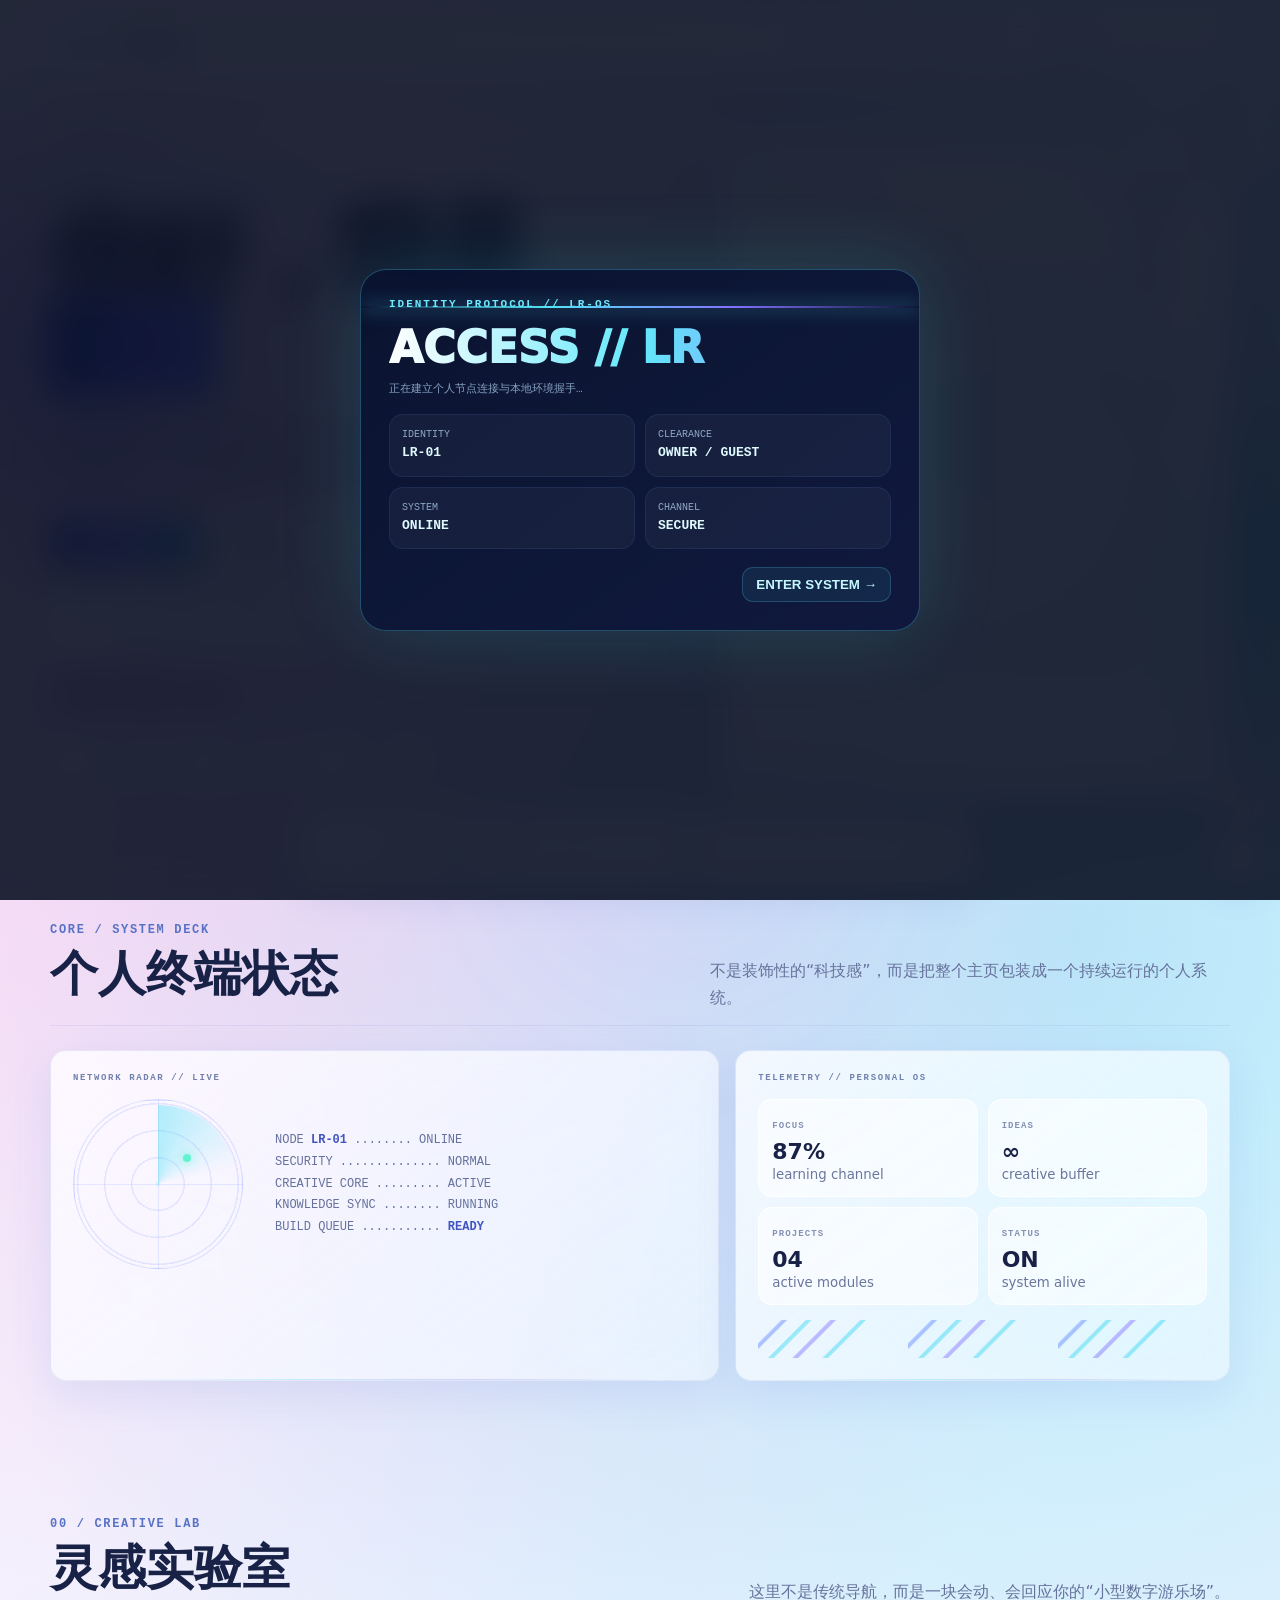
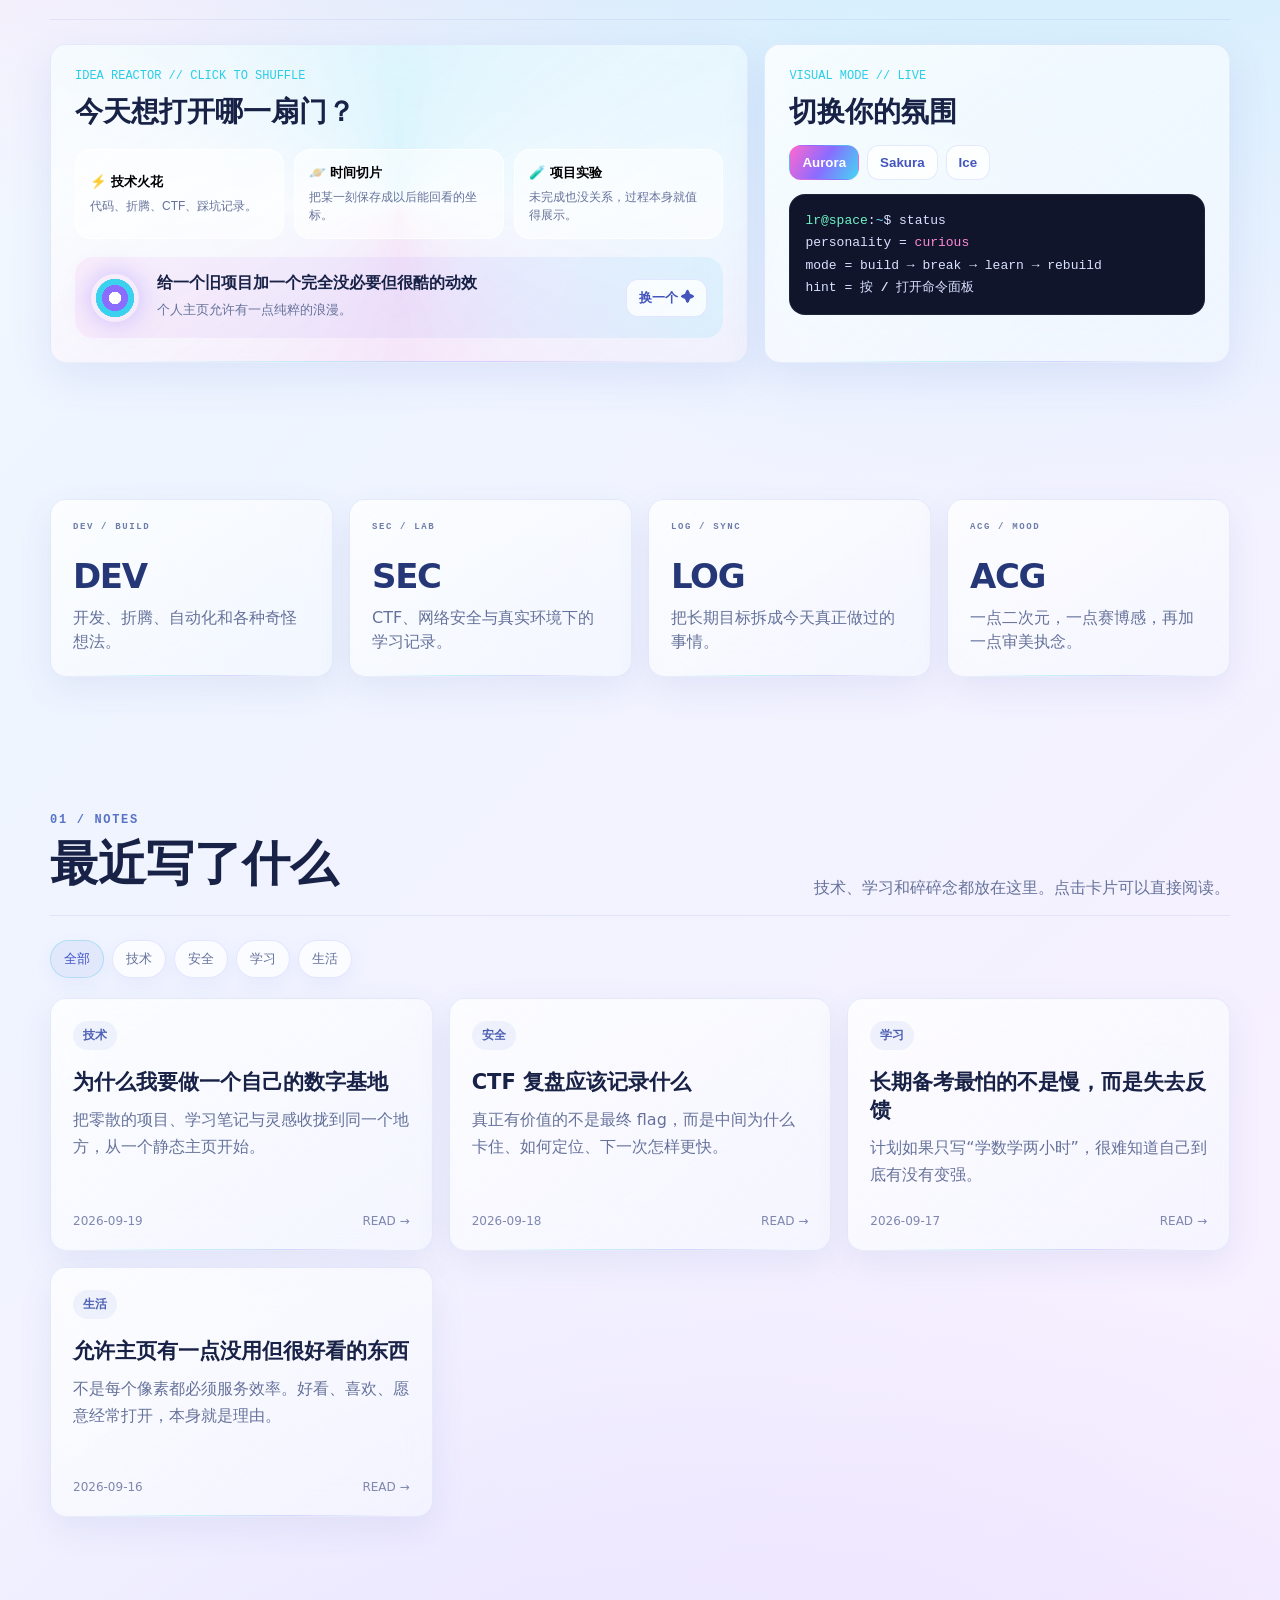
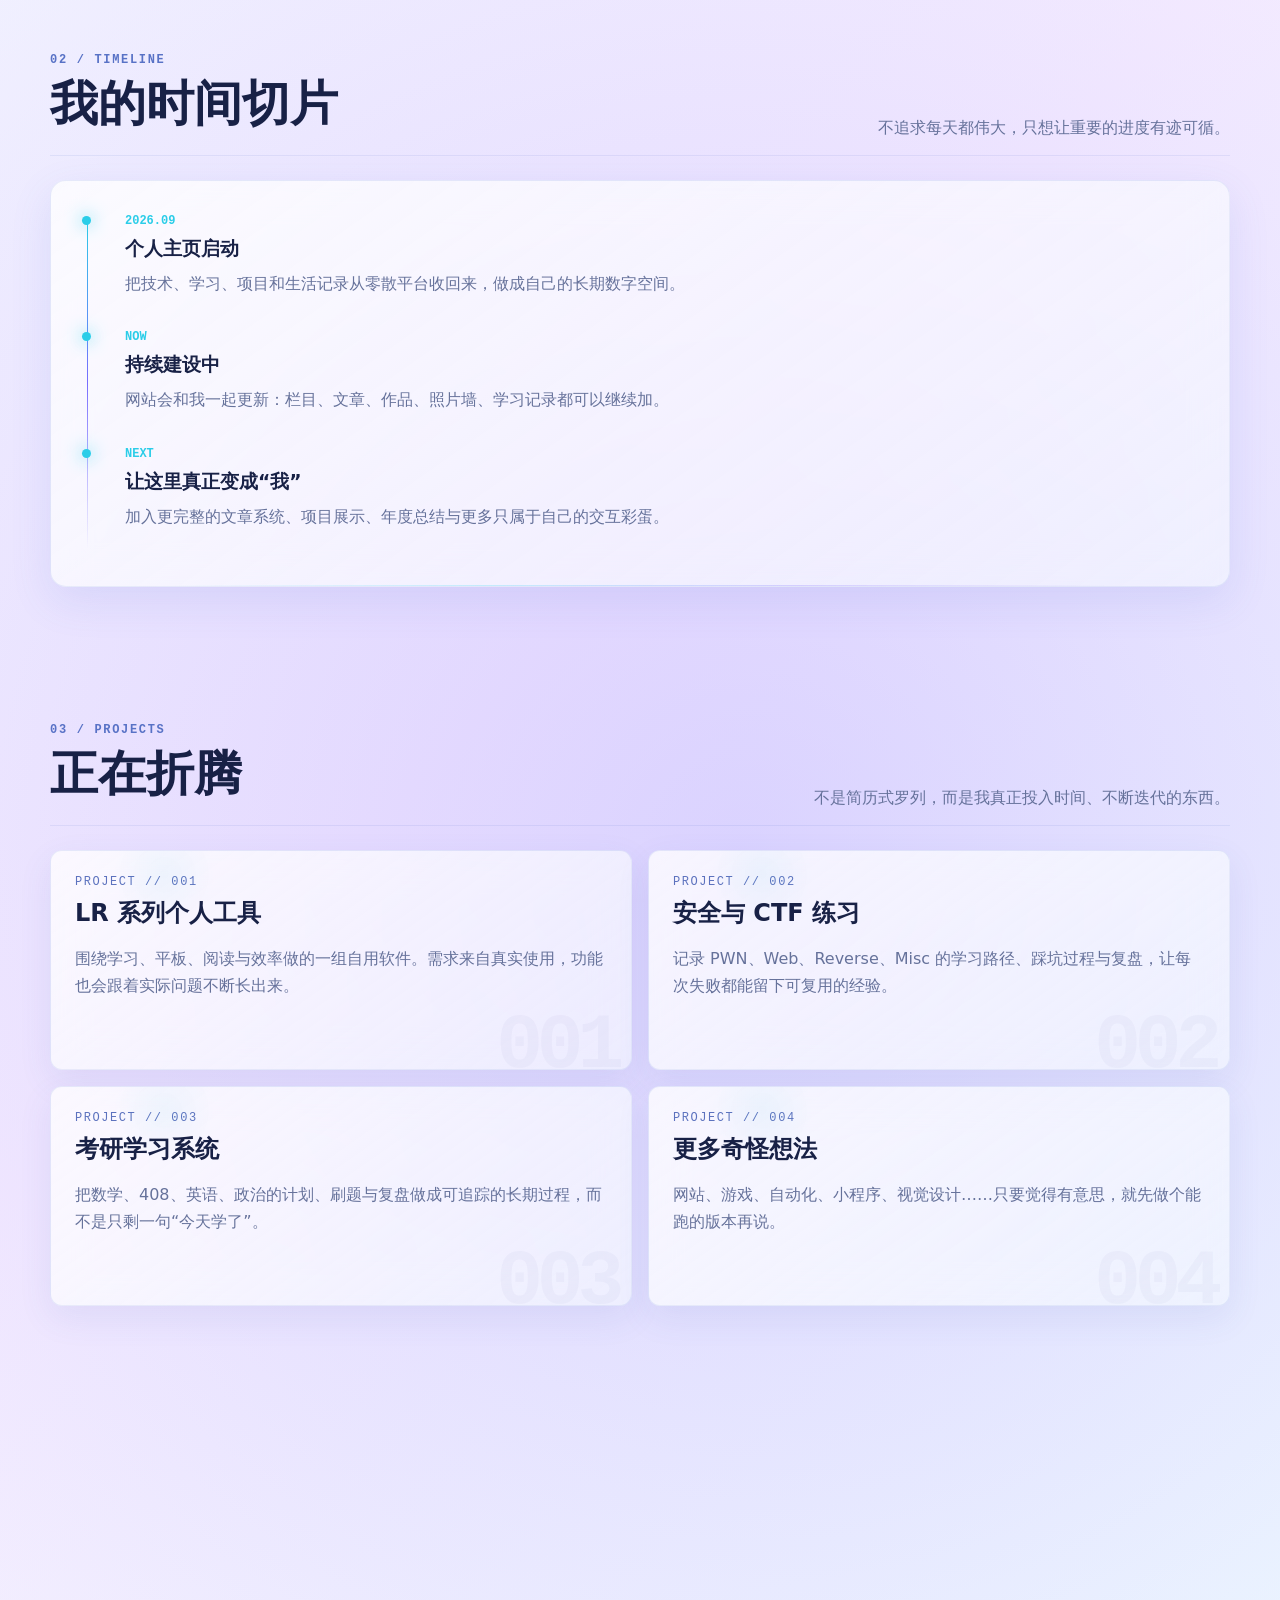
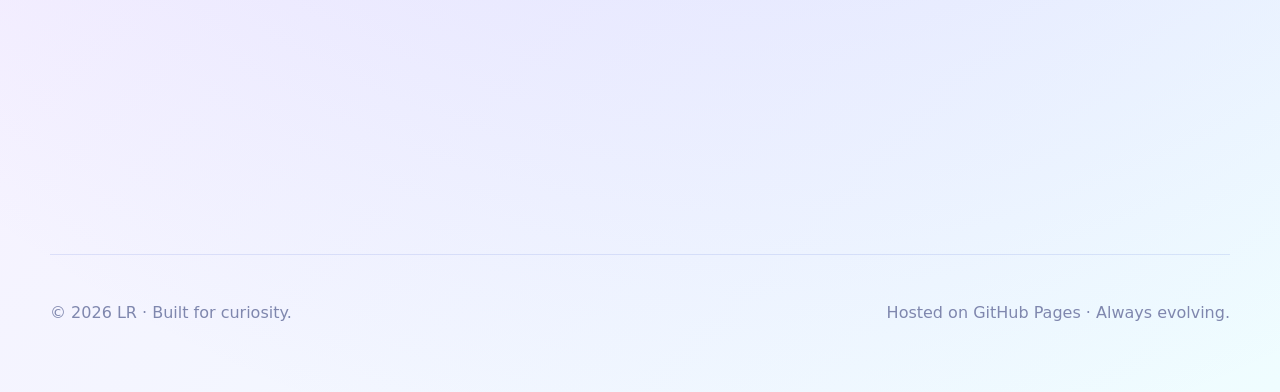
==== site/index.html @ cb09f429 "Polish LR avatar edition system visuals" ====
<!doctype html>
<html lang="zh-CN">
<head>
  <meta charset="utf-8" />
  <meta name="viewport" content="width=device-width,initial-scale=1,viewport-fit=cover" />
  <meta name="theme-color" content="#eef4ff" />
  <meta name="description" content="LR 的个人空间：技术、学习、项目、生活记录与灵感收藏。" />
  <title>LR // Personal Space</title>
  <style>
    :root{
      --bg:#f8fbff;--bg2:#eef4ff;--card:rgba(255,255,255,.64);--line:rgba(110,126,255,.18);
      --text:#172044;--muted:#5b6794;--pink:#ff5fcf;--violet:#7c6cff;--cyan:#26cfee;--blue:#548cff;
      --shadow:0 22px 60px rgba(90,105,210,.16);--radius:24px
    }
    *{box-sizing:border-box}html{scroll-behavior:smooth}
    body{margin:0;color:var(--text);font-family:Inter,"PingFang SC","Microsoft YaHei",system-ui,sans-serif;background:
      radial-gradient(circle at 12% 12%,rgba(255,95,207,.26),transparent 26%),
      radial-gradient(circle at 84% 18%,rgba(38,207,238,.28),transparent 27%),
      radial-gradient(circle at 58% 78%,rgba(124,108,255,.23),transparent 30%),
      linear-gradient(135deg,#ffffff 0%,#eef5ff 34%,#f8efff 68%,#effdff 100%);overflow-x:hidden}
    body:before{content:"";position:fixed;inset:0;pointer-events:none;opacity:.24;background-image:
      linear-gradient(rgba(92,115,255,.08) 1px,transparent 1px),linear-gradient(90deg,rgba(92,115,255,.08) 1px,transparent 1px);
      background-size:42px 42px;mask-image:linear-gradient(to bottom,black,transparent 88%)}
    #stars{position:fixed;inset:0;z-index:-3}
    .orb{position:fixed;border-radius:50%;filter:blur(72px);opacity:.34;z-index:-2;animation:float 11s ease-in-out infinite}
    .orb.a{width:320px;height:320px;background:var(--violet);left:-100px;top:22%}.orb.b{width:260px;height:260px;background:var(--cyan);right:-80px;top:48%;animation-delay:-4s}
    @keyframes float{50%{transform:translateY(-35px) translateX(18px) scale(1.08)}}
    a{color:inherit;text-decoration:none}.shell{width:min(1180px,calc(100% - 34px));margin:auto}
    .nav{position:sticky;top:14px;z-index:30;margin:14px auto 0;width:min(1180px,calc(100% - 34px));display:flex;align-items:center;gap:18px;padding:12px 16px;border:1px solid rgba(255,255,255,.78);background:rgba(255,255,255,.70);backdrop-filter:blur(20px) saturate(150%);border-radius:20px;box-shadow:0 14px 45px rgba(89,105,218,.15)}
    .brand{font-weight:900;letter-spacing:.12em;margin-right:auto}.brand i{font-style:normal;color:#3e73ff;text-shadow:0 0 22px rgba(38,207,238,.55)}
    .navlinks{display:flex;gap:8px;flex-wrap:wrap}.navlinks a{padding:8px 11px;border-radius:12px;color:var(--muted);font-size:14px}.navlinks a:hover{color:#3555cc;background:linear-gradient(90deg,rgba(255,95,207,.10),rgba(38,207,238,.12))}
    .pill{border:1px solid rgba(91,108,255,.16);background:rgba(255,255,255,.72);padding:9px 12px;border-radius:999px;color:#53618e;font-size:13px;box-shadow:0 8px 24px rgba(88,108,255,.10)}
    .hero{min-height:82vh;display:grid;grid-template-columns:1.25fr .75fr;gap:38px;align-items:center;padding:84px 0 54px}
    .kicker{display:inline-flex;gap:9px;align-items:center;color:var(--cyan);font-size:13px;letter-spacing:.14em;text-transform:uppercase}.dot{width:8px;height:8px;border-radius:50%;background:#70ffb1;box-shadow:0 0 14px #70ffb1}
    h1{font-size:clamp(52px,8vw,104px);line-height:.92;margin:18px 0;letter-spacing:-.055em}.grad{background:linear-gradient(95deg,#ff55c8 0%,#8a69ff 30%,#4d83ff 58%,#23d8f5 80%,#ff55c8 100%);background-size:220% auto;-webkit-background-clip:text;color:transparent;filter:drop-shadow(0 8px 18px rgba(113,95,255,.18));animation:titleFlow 5s linear infinite}
    .lead{font-size:clamp(17px,2vw,21px);line-height:1.8;color:var(--muted);max-width:730px}.type{color:#4a57cc;font-weight:800;border-right:2px solid var(--cyan);padding-right:5px}
    .actions{display:flex;gap:12px;flex-wrap:wrap;margin-top:28px}.btn{padding:12px 17px;border-radius:14px;border:1px solid rgba(91,108,255,.16);background:rgba(255,255,255,.72);font-weight:800;transition:.25s;box-shadow:0 8px 24px rgba(90,108,220,.10)}.btn.primary{background:linear-gradient(120deg,#ff68cf 0%,#8a6cff 44%,#43d7f2 100%);border:0;color:white;box-shadow:0 13px 30px rgba(125,108,255,.30),0 0 26px rgba(38,207,238,.20)}.btn:hover{transform:translateY(-3px) scale(1.02);box-shadow:0 14px 32px rgba(88,108,255,.18)}
    .avatarCard{position:relative;aspect-ratio:4/5;border-radius:34px;border:1px solid rgba(255,255,255,.84);background:linear-gradient(160deg,rgba(255,255,255,.90),rgba(234,242,255,.60));box-shadow:0 24px 64px rgba(84,108,220,.18);overflow:hidden;display:grid;place-items:center}
    .avatarCard:before{content:"";position:absolute;width:270px;height:270px;border:2px solid rgba(38,207,238,.30);border-radius:50%;box-shadow:0 0 0 18px rgba(255,95,207,.06),0 0 90px rgba(38,207,238,.18);animation:spin 14s linear infinite}
    .avatarCard:after{content:"01 // LR";position:absolute;left:24px;bottom:18px;font:700 12px ui-monospace,SFMono-Regular,monospace;color:var(--cyan);letter-spacing:.18em}
    @keyframes spin{to{transform:rotate(360deg)}}
    .avatar{width:138px;height:138px;border-radius:50%;object-fit:cover;border:4px solid rgba(255,255,255,.96);box-shadow:0 0 0 12px rgba(124,108,255,.10),0 0 52px rgba(124,108,255,.30),0 0 80px rgba(38,207,238,.16);z-index:1}
    section{padding:68px 0}.head{display:flex;align-items:end;justify-content:space-between;gap:20px;margin-bottom:24px}.eyebrow{font:700 12px ui-monospace,monospace;color:var(--pink);letter-spacing:.14em}.head h2{font-size:clamp(30px,4vw,48px);margin:5px 0}.head p{margin:0;color:var(--muted);max-width:520px;line-height:1.7}
    .grid{display:grid;grid-template-columns:repeat(12,1fr);gap:16px}.glass{border:1px solid rgba(255,255,255,.82);background:linear-gradient(145deg,rgba(255,255,255,.72),rgba(245,248,255,.56));backdrop-filter:blur(18px) saturate(145%);border-radius:var(--radius);box-shadow:0 14px 42px rgba(83,105,210,.12);transition:transform .25s ease,box-shadow .25s ease,border-color .25s ease}.glass:hover{border-color:rgba(124,108,255,.26);box-shadow:0 20px 48px rgba(83,105,210,.16)}
    .stat{grid-column:span 3;padding:22px;min-height:142px}.stat b{font-size:32px}.stat span{display:block;color:var(--muted);margin-top:10px;line-height:1.5}.stat .ico{font-size:24px;margin-bottom:18px}
    .filter{display:flex;gap:8px;flex-wrap:wrap;margin:0 0 20px}.chip{cursor:pointer;border:1px solid rgba(91,108,255,.15);color:var(--muted);background:rgba(255,255,255,.70);padding:9px 13px;border-radius:999px;box-shadow:0 6px 18px rgba(90,108,220,.07)}.chip.on,.chip:hover{color:#3f52c8;border-color:rgba(38,207,238,.40);background:linear-gradient(90deg,rgba(255,95,207,.10),rgba(38,207,238,.12))}
    .posts{display:grid;grid-template-columns:repeat(3,1fr);gap:16px}.post{padding:22px;min-height:250px;display:flex;flex-direction:column;transition:.25s;cursor:pointer}.post:hover{transform:translateY(-6px) scale(1.012);border-color:rgba(124,108,255,.42);box-shadow:0 20px 45px rgba(124,108,255,.16),0 0 28px rgba(38,207,238,.11)}.tag{width:max-content;padding:6px 10px;border-radius:999px;background:linear-gradient(90deg,rgba(255,95,207,.13),rgba(38,207,238,.13));color:#5b50d7;font-size:12px;font-weight:800}.post h3{font-size:21px;margin:18px 0 10px}.post p{color:var(--muted);line-height:1.7;margin:0}.post footer{display:flex;justify-content:space-between;color:#7f87ae;font-size:12px;margin-top:auto;padding-top:26px}
    .timeline{position:relative;padding-left:28px}.timeline:before{content:"";position:absolute;left:8px;top:8px;bottom:10px;width:1px;background:linear-gradient(var(--cyan),var(--violet),transparent)}
    .event{position:relative;padding:0 0 28px 18px}.event:before{content:"";position:absolute;left:-25px;top:7px;width:9px;height:9px;border-radius:50%;background:var(--cyan);box-shadow:0 0 17px var(--cyan)}.event time{color:var(--cyan);font:700 12px ui-monospace,monospace}.event h3{margin:8px 0}.event p{margin:0;color:var(--muted);line-height:1.7}
    .projects{display:grid;grid-template-columns:repeat(2,1fr);gap:16px}.project{padding:24px;position:relative;overflow:hidden}.project:after{content:"";position:absolute;width:180px;height:180px;border-radius:50%;background:radial-gradient(circle,rgba(255,119,200,.18),transparent 68%);right:-30px;top:-55px}.project h3{font-size:24px;margin:8px 0}.project p{color:var(--muted);line-height:1.7}.mono{font-family:ui-monospace,SFMono-Regular,Consolas,monospace;color:var(--cyan);font-size:12px}
    .about{display:grid;grid-template-columns:.8fr 1.2fr;gap:16px}.about>div{padding:26px}.quote{font-size:28px;line-height:1.45;font-weight:800}.muted{color:var(--muted);line-height:1.8}
    .footer{padding:48px 0 70px;color:#7f87ae;display:flex;justify-content:space-between;gap:18px;border-top:1px solid var(--line)}
    .modal{position:fixed;inset:0;background:rgba(225,232,255,.66);backdrop-filter:blur(14px);z-index:100;display:none;padding:40px 18px;overflow:auto}.modal.open{display:block}.paper{width:min(820px,100%);margin:auto;padding:34px;border:1px solid rgba(255,255,255,.86);border-radius:28px;background:rgba(255,255,255,.92);box-shadow:0 25px 70px rgba(84,102,200,.20)}.close{float:right;border:0;background:linear-gradient(135deg,#ff72d6,#7b6cff);color:white;width:38px;height:38px;border-radius:12px;cursor:pointer}.paper h2{font-size:36px}.paper article{color:#4e5a83;line-height:1.95}.paper article h3{color:#1a2348;margin-top:30px}.paper article code{background:#edf3ff;border:1px solid rgba(91,108,255,.14);padding:2px 7px;border-radius:7px}

    .aurora{position:fixed;border-radius:50%;filter:blur(92px);pointer-events:none;z-index:-2;opacity:.44;animation:auroraMove 14s ease-in-out infinite}
    .aurora.one{width:380px;height:380px;left:-80px;top:80px;background:rgba(255,95,207,.34)}
    .aurora.two{width:430px;height:430px;right:-110px;top:120px;background:rgba(38,207,238,.34);animation-delay:-4s}
    .aurora.three{width:390px;height:390px;left:38%;bottom:-120px;background:rgba(124,108,255,.28);animation-delay:-8s}
    #cursorGlow{position:fixed;width:300px;height:300px;border-radius:50%;pointer-events:none;z-index:-1;transform:translate(-50%,-50%);background:radial-gradient(circle,rgba(255,255,255,.62) 0%,rgba(93,207,255,.18) 28%,rgba(124,108,255,.08) 46%,transparent 70%);filter:blur(12px);mix-blend-mode:screen}
    .shine{position:absolute;inset:0;pointer-events:none;background:linear-gradient(115deg,transparent 18%,rgba(255,255,255,.65) 38%,transparent 58%);transform:translateX(-130%);animation:sweep 5.5s ease-in-out infinite}
    @keyframes titleFlow{to{background-position:220% center}}
    @keyframes auroraMove{50%{transform:translateY(-28px) translateX(22px) scale(1.08)}}
    @keyframes sweep{0%,58%{transform:translateX(-130%)}80%,100%{transform:translateX(130%)}}

    /* === LR Creative Layer === */
    .progressBar{position:fixed;top:0;left:0;height:3px;width:0;z-index:999;background:linear-gradient(90deg,#ff5fcf,#7c6cff,#26cfee);box-shadow:0 0 18px rgba(124,108,255,.45)}
    .heroBadge{display:inline-grid;grid-template-columns:auto 1fr;gap:10px 12px;align-items:center;margin-top:18px;padding:12px 14px;border-radius:16px;background:rgba(255,255,255,.58);border:1px solid rgba(255,255,255,.82);box-shadow:0 10px 28px rgba(92,110,220,.10);backdrop-filter:blur(16px)}
    .heroBadge .sig{width:10px;height:10px;border-radius:50%;background:#53f1b2;box-shadow:0 0 16px #53f1b2}
    .heroBadge b{font:800 12px ui-monospace,monospace;letter-spacing:.12em;color:#4c5dcc}
    .heroBadge small{grid-column:2;color:#7380aa}
    .orbit{position:absolute;inset:0;display:grid;place-items:center;pointer-events:none}
    .orbitRing{position:absolute;border:1px dashed rgba(96,119,255,.20);border-radius:50%;animation:spin 18s linear infinite}
    .orbitRing.r1{width:250px;height:250px}.orbitRing.r2{width:330px;height:330px;animation-direction:reverse;animation-duration:24s}
    .sat{position:absolute;pointer-events:auto;padding:7px 10px;border-radius:999px;background:rgba(255,255,255,.80);border:1px solid rgba(255,255,255,.92);box-shadow:0 10px 24px rgba(72,96,200,.12);font:700 11px ui-monospace,monospace;color:#5361c7;backdrop-filter:blur(12px);animation:float 6s ease-in-out infinite}
    .sat.s1{transform:translate(145px,-72px)}.sat.s2{transform:translate(-132px,86px);animation-delay:-2s}.sat.s3{transform:translate(92px,132px);animation-delay:-4s}
    .creativeStrip{display:grid;grid-template-columns:1.2fr .8fr;gap:16px;margin-top:18px}
    .ideaPanel,.commandPanel{padding:24px;position:relative;overflow:hidden}
    .ideaPanel:before{content:"";position:absolute;inset:-40%;background:conic-gradient(from 90deg,transparent,rgba(255,95,207,.12),transparent,rgba(38,207,238,.12),transparent);animation:spin 22s linear infinite}
    .ideaPanel>*{position:relative}.ideaGrid{display:grid;grid-template-columns:repeat(3,1fr);gap:10px;margin-top:18px}
    .ideaNode{padding:14px;border-radius:16px;background:rgba(255,255,255,.56);border:1px solid rgba(255,255,255,.82);cursor:pointer;transition:.24s;text-align:left}
    .ideaNode:hover{transform:translateY(-4px) rotate(-1deg);box-shadow:0 14px 30px rgba(91,108,255,.14)}
    .ideaNode b{display:block;margin-bottom:6px}.ideaNode span{font-size:12px;color:var(--muted);line-height:1.5}
    .reactor{display:flex;align-items:center;justify-content:space-between;gap:18px;margin-top:18px;padding:16px;border-radius:18px;background:linear-gradient(120deg,rgba(255,95,207,.08),rgba(124,108,255,.08),rgba(38,207,238,.10))}
    .reactor .core{width:48px;height:48px;border-radius:50%;background:radial-gradient(circle,#fff 0 18%,#8a6cff 19% 38%,rgba(38,207,238,.9) 39% 56%,transparent 57%);box-shadow:0 0 28px rgba(124,108,255,.40);animation:pulseCore 2.2s ease-in-out infinite}
    @keyframes pulseCore{50%{transform:scale(1.12);filter:hue-rotate(18deg)}}
    .reactor button,.cmdBtn,.themeBtn{border:1px solid rgba(91,108,255,.15);background:rgba(255,255,255,.78);color:#4454bd;border-radius:12px;padding:9px 12px;font-weight:800;cursor:pointer}
    .commandPanel .screen{margin-top:14px;padding:16px;border-radius:16px;background:#11152c;color:#d9e2ff;box-shadow:inset 0 0 0 1px rgba(255,255,255,.06);font:13px/1.7 ui-monospace,SFMono-Regular,Consolas,monospace;min-height:120px}
    .screen .prompt{color:#6ef3c5}.screen .cyan{color:#67dfff}.screen .pink{color:#ff8ad6}
    .themeRow{display:flex;gap:8px;flex-wrap:wrap;margin-top:14px}.themeBtn.active{background:linear-gradient(120deg,#ff68cf,#8a6cff,#43d7f2);color:white;border-color:transparent}
    .portal{position:fixed;right:18px;bottom:18px;z-index:50;display:flex;flex-direction:column;gap:10px}
    .portal button{width:48px;height:48px;border:1px solid rgba(255,255,255,.8);border-radius:16px;background:rgba(255,255,255,.72);backdrop-filter:blur(15px);box-shadow:0 12px 30px rgba(84,103,210,.16);cursor:pointer;font-size:18px}
    .palette{position:fixed;inset:0;z-index:200;display:none;place-items:start center;padding-top:14vh;background:rgba(231,238,255,.58);backdrop-filter:blur(14px)}
    .palette.open{display:grid}.paletteBox{width:min(620px,calc(100% - 28px));border:1px solid rgba(255,255,255,.88);background:rgba(255,255,255,.94);border-radius:22px;box-shadow:0 24px 80px rgba(77,95,190,.22);overflow:hidden}
    .paletteBox input{width:100%;border:0;outline:0;background:transparent;padding:18px 20px;font-size:17px;color:#26305e;border-bottom:1px solid rgba(91,108,255,.10)}
    .cmdList{padding:10px}.cmdItem{padding:12px 14px;border-radius:12px;display:flex;justify-content:space-between;cursor:pointer}.cmdItem:hover{background:linear-gradient(90deg,rgba(255,95,207,.08),rgba(38,207,238,.10))}
    .cmdItem small{color:#8a93b6}
    .reveal{opacity:0;transform:translateY(18px);transition:.65s cubic-bezier(.2,.8,.2,1)}.reveal.on{opacity:1;transform:none}
    .trail{position:fixed;width:8px;height:8px;border-radius:50%;pointer-events:none;z-index:998;background:radial-gradient(circle,#fff 0 25%,#7c6cff 35%,rgba(38,207,238,.55) 62%,transparent 72%);box-shadow:0 0 18px rgba(124,108,255,.38);animation:trailFade .75s linear forwards}
    @keyframes trailFade{to{opacity:0;transform:scale(.2) translateY(12px)}}
    body[data-theme="sakura"]{background:radial-gradient(circle at 12% 10%,rgba(255,118,181,.30),transparent 28%),radial-gradient(circle at 84% 16%,rgba(255,188,218,.30),transparent 30%),linear-gradient(135deg,#fff8fc,#fff1f7 52%,#f4efff)}
    body[data-theme="ice"]{background:radial-gradient(circle at 14% 12%,rgba(66,211,255,.28),transparent 28%),radial-gradient(circle at 82% 18%,rgba(102,124,255,.24),transparent 30%),linear-gradient(135deg,#f8fdff,#eef8ff 50%,#f1f5ff)}
    body[data-theme="aurora"]{background:radial-gradient(circle at 12% 12%,rgba(255,95,207,.26),transparent 26%),radial-gradient(circle at 84% 18%,rgba(38,207,238,.28),transparent 27%),radial-gradient(circle at 58% 78%,rgba(124,108,255,.23),transparent 30%),linear-gradient(135deg,#ffffff 0%,#eef5ff 34%,#f8efff 68%,#effdff 100%)}
    @media(max-width:850px){.creativeStrip{grid-template-columns:1fr}.ideaGrid{grid-template-columns:1fr}.sat{display:none}}

    @media(max-width:850px){.navlinks{display:none}.hero{grid-template-columns:1fr;min-height:auto;padding-top:62px}.avatarCard{aspect-ratio:16/9}.stat{grid-column:span 6}.posts{grid-template-columns:1fr}.projects,.about{grid-template-columns:1fr}}

    /* === LR FUTURE TERMINAL LAYER === */
    .boot{position:fixed;inset:0;z-index:1000;display:grid;place-items:center;background:
      radial-gradient(circle at 50% 45%,rgba(61,219,255,.16),transparent 28%),
      linear-gradient(135deg,#071120,#0b1530 48%,#10173c);color:#bff7ff;transition:opacity .6s ease,visibility .6s ease}
    .boot.hide{opacity:0;visibility:hidden}.bootBox{width:min(620px,calc(100% - 34px));font:13px/1.85 ui-monospace,SFMono-Regular,Consolas,monospace}
    .bootLogo{font-size:clamp(42px,8vw,86px);font-weight:1000;letter-spacing:-.06em;background:linear-gradient(90deg,#fff,#5ee7ff,#8b79ff);-webkit-background-clip:text;color:transparent;text-shadow:0 0 30px rgba(94,231,255,.18)}
    .bootLine{height:1px;background:linear-gradient(90deg,transparent,#5ee7ff,#8b79ff,transparent);box-shadow:0 0 18px rgba(94,231,255,.7);margin:14px 0}
    .bootRows{color:#8cb7c9}.bootRows b{color:#73ffd1}.bootPct{float:right;color:#fff}

    .scanlines{position:fixed;inset:0;z-index:90;pointer-events:none;opacity:.055;background:repeating-linear-gradient(to bottom,rgba(20,39,85,.5) 0 1px,transparent 1px 4px);mix-blend-mode:multiply}
    .hexGrid{position:fixed;inset:0;z-index:-2;pointer-events:none;opacity:.18;background-image:
      linear-gradient(30deg,rgba(69,105,255,.12) 12%,transparent 12.5%,transparent 87%,rgba(69,105,255,.12) 87.5%,rgba(69,105,255,.12)),
      linear-gradient(150deg,rgba(69,105,255,.12) 12%,transparent 12.5%,transparent 87%,rgba(69,105,255,.12) 87.5%,rgba(69,105,255,.12)),
      linear-gradient(30deg,rgba(69,105,255,.12) 12%,transparent 12.5%,transparent 87%,rgba(69,105,255,.12) 87.5%,rgba(69,105,255,.12)),
      linear-gradient(150deg,rgba(69,105,255,.12) 12%,transparent 12.5%,transparent 87%,rgba(69,105,255,.12) 87.5%,rgba(69,105,255,.12)),
      linear-gradient(60deg,rgba(38,207,238,.08) 25%,transparent 25.5%,transparent 75%,rgba(38,207,238,.08) 75%);
      background-size:56px 98px;background-position:0 0,0 0,28px 49px,28px 49px,0 0}
    #netCanvas{position:fixed;inset:0;z-index:-2;pointer-events:none;opacity:.58}

    .hudCorner{position:fixed;width:64px;height:64px;z-index:25;pointer-events:none;opacity:.35}
    .hudCorner:before,.hudCorner:after{content:"";position:absolute;background:linear-gradient(90deg,#5d7fff,#38d8f5)}
    .hudCorner:before{width:42px;height:1px}.hudCorner:after{width:1px;height:42px}
    .hc1{left:14px;top:14px}.hc2{right:14px;top:14px;transform:scaleX(-1)}.hc3{left:14px;bottom:14px;transform:scaleY(-1)}.hc4{right:14px;bottom:14px;transform:scale(-1)}
    .hudCorner span{position:absolute;top:8px;left:8px;font:700 8px ui-monospace,monospace;letter-spacing:.12em;color:#5d72be}

    .nav:after{content:"SYS://LR-OS";font:700 9px ui-monospace,monospace;letter-spacing:.16em;color:#7480aa;padding-left:4px}
    .systemRail{position:fixed;left:14px;top:50%;transform:translateY(-50%);z-index:24;display:flex;flex-direction:column;gap:8px;pointer-events:none}
    .railItem{writing-mode:vertical-rl;transform:rotate(180deg);font:700 8px ui-monospace,monospace;letter-spacing:.2em;color:#7784b4;opacity:.6}
    .railPulse{width:3px;height:74px;border-radius:999px;background:linear-gradient(#32d8f7,#806eff,transparent);box-shadow:0 0 12px rgba(50,216,247,.35)}

    .heroCopy{position:relative}
    .heroCopy:before{content:"// IDENTITY NODE";position:absolute;left:-2px;top:-30px;font:700 9px ui-monospace,monospace;letter-spacing:.18em;color:#8b96bc}
    .glitch{position:relative;display:inline-block}
    .glitch:hover:before,.glitch:hover:after{content:attr(data-text);position:absolute;inset:0;pointer-events:none;-webkit-text-fill-color:transparent;-webkit-background-clip:text;background-image:linear-gradient(90deg,#ff4dc8,#42daf2)}
    .glitch:hover:before{transform:translate(2px,-1px);clip-path:inset(0 0 55% 0);opacity:.55}.glitch:hover:after{transform:translate(-2px,1px);clip-path:inset(58% 0 0 0);opacity:.4}

    .avatarCard.techFrame{border:1px solid rgba(70,120,255,.28);box-shadow:0 28px 80px rgba(64,97,220,.18),inset 0 0 0 1px rgba(255,255,255,.72)}
    .avatarCard.techFrame .frameMarks{position:absolute;inset:12px;pointer-events:none}
    .frameMarks:before,.frameMarks:after{content:"";position:absolute;inset:0;background:
      linear-gradient(#4d7cff,#4d7cff) left top/32px 1px no-repeat,
      linear-gradient(#4d7cff,#4d7cff) left top/1px 32px no-repeat,
      linear-gradient(#31d7f1,#31d7f1) right bottom/32px 1px no-repeat,
      linear-gradient(#31d7f1,#31d7f1) right bottom/1px 32px no-repeat;opacity:.42}
    .frameMarks:after{transform:rotate(180deg)}
    .scanBeam{position:absolute;left:9%;right:9%;height:2px;top:18%;background:linear-gradient(90deg,transparent,#48e3ff,#7e6cff,transparent);box-shadow:0 0 14px #48e3ff;opacity:.55;animation:scanBeam 4.8s ease-in-out infinite}
    @keyframes scanBeam{0%,100%{transform:translateY(0);opacity:.25}50%{transform:translateY(300px);opacity:.7}}

    .techMetrics{position:absolute;right:18px;top:18px;display:grid;gap:7px;z-index:3}
    .metric{min-width:104px;padding:7px 9px;border:1px solid rgba(69,108,255,.14);border-radius:10px;background:rgba(255,255,255,.58);backdrop-filter:blur(12px);font:700 9px ui-monospace,monospace;color:#6370a4}
    .metric strong{display:block;margin-top:3px;color:#4052bf;font-size:12px}
    .signal{display:inline-flex;gap:2px;align-items:end;height:10px}.signal i{display:block;width:2px;background:#35cfe9;box-shadow:0 0 5px rgba(53,207,233,.5)}.signal i:nth-child(1){height:3px}.signal i:nth-child(2){height:5px}.signal i:nth-child(3){height:7px}.signal i:nth-child(4){height:10px}

    .systemDeck{display:grid;grid-template-columns:1.15fr .85fr;gap:16px;margin-top:18px}
    .radarPanel,.telemetryPanel{padding:22px;position:relative;overflow:hidden}
    .radarWrap{display:grid;grid-template-columns:180px 1fr;gap:22px;align-items:center;margin-top:16px}
    .radar{width:170px;aspect-ratio:1;border-radius:50%;position:relative;background:
      radial-gradient(circle,rgba(48,219,245,.16) 0 2px,transparent 3px),
      repeating-radial-gradient(circle,transparent 0 25px,rgba(75,108,255,.13) 26px 27px),
      linear-gradient(rgba(71,109,255,.12) 1px,transparent 1px),
      linear-gradient(90deg,rgba(71,109,255,.12) 1px,transparent 1px);
      background-size:auto,auto,100% 50%,50% 100%;border:1px solid rgba(68,110,255,.18)}
    .radar:before{content:"";position:absolute;inset:5px;border-radius:50%;background:conic-gradient(from 0deg,rgba(48,219,245,.36),transparent 22%,transparent);animation:radarSpin 3.5s linear infinite}
    .radar:after{content:"";position:absolute;width:8px;height:8px;left:65%;top:32%;border-radius:50%;background:#62f3d0;box-shadow:0 0 12px #62f3d0}
    @keyframes radarSpin{to{transform:rotate(360deg)}}
    .radarText{font:12px/1.8 ui-monospace,monospace;color:#65719d}.radarText b{color:#4154c1}
    .telemetryGrid{display:grid;grid-template-columns:repeat(2,1fr);gap:10px;margin-top:16px}.telemetry{padding:13px;border-radius:14px;background:rgba(255,255,255,.56);border:1px solid rgba(255,255,255,.8)}
    .telemetry span{font:700 9px ui-monospace,monospace;letter-spacing:.12em;color:#8690b5}.telemetry b{display:block;margin-top:7px;font-size:22px}.telemetry small{color:#6b769d}
    .wave{height:38px;margin-top:15px;background:
      linear-gradient(135deg,transparent 0 12%,#5b83ff 13% 15%,transparent 16% 25%,#33d7ef 26% 28%,transparent 29% 38%,#806eff 39% 41%,transparent 42% 54%,#33d7ef 55% 57%,transparent 58%);
      background-size:150px 38px;opacity:.45;animation:waveMove 4s linear infinite}
    @keyframes waveMove{to{background-position:150px 0}}
    .techLabel{font:700 9px ui-monospace,monospace;letter-spacing:.18em;color:#7180ad}

    .glass{position:relative;overflow:hidden}
    .glass:after{content:"";position:absolute;inset:auto 10% 0;height:1px;background:linear-gradient(90deg,transparent,rgba(45,215,241,.4),rgba(120,103,255,.4),transparent);opacity:.6;pointer-events:none}
    .stat{overflow:hidden}.stat:before{content:"";position:absolute;inset:0;background:linear-gradient(120deg,transparent 35%,rgba(255,255,255,.45) 48%,transparent 60%);transform:translateX(-130%);animation:statSweep 7s ease-in-out infinite}
    @keyframes statSweep{0%,65%{transform:translateX(-130%)}90%,100%{transform:translateX(130%)}}
    @media(max-width:850px){.systemDeck{grid-template-columns:1fr}.radarWrap{grid-template-columns:1fr;justify-items:center}.systemRail,.hudCorner{display:none}.techMetrics{display:none}}


    /* === LR DESKTOP OS === */
    .desktopDock{position:fixed;left:50%;bottom:18px;transform:translateX(-50%);z-index:120;display:flex;gap:10px;padding:10px 12px;border:1px solid rgba(255,255,255,.82);background:rgba(255,255,255,.66);backdrop-filter:blur(20px) saturate(150%);border-radius:22px;box-shadow:0 16px 46px rgba(64,86,180,.18)}
    .dockBtn{width:48px;height:48px;border:1px solid rgba(85,105,220,.14);border-radius:15px;background:linear-gradient(145deg,rgba(255,255,255,.96),rgba(236,244,255,.74));display:grid;place-items:center;font-size:20px;cursor:pointer;transition:.22s;box-shadow:inset 0 0 0 1px rgba(255,255,255,.7)}
    .dockBtn:hover{transform:translateY(-7px) scale(1.08);box-shadow:0 12px 28px rgba(77,97,210,.20)}
    .dockBtn.active{outline:2px solid rgba(55,213,241,.36);box-shadow:0 0 26px rgba(55,213,241,.22)}

    .osWindow{position:fixed;z-index:160;width:min(720px,calc(100vw - 28px));max-height:min(74vh,720px);left:50%;top:50%;transform:translate(-50%,-50%) scale(.96);opacity:0;visibility:hidden;border:1px solid rgba(255,255,255,.86);background:rgba(247,250,255,.92);backdrop-filter:blur(24px) saturate(160%);border-radius:22px;box-shadow:0 28px 90px rgba(42,60,150,.28);overflow:hidden;transition:.22s ease}
    .osWindow.open{opacity:1;visibility:visible;transform:translate(-50%,-50%) scale(1)}
    .osWindow.dragging{transition:none;user-select:none}
    .winBar{height:46px;display:flex;align-items:center;gap:9px;padding:0 14px;border-bottom:1px solid rgba(84,102,210,.10);background:linear-gradient(90deg,rgba(255,255,255,.9),rgba(239,246,255,.82));cursor:move}
    .winDot{width:11px;height:11px;border-radius:50%}.wd1{background:#ff6b81}.wd2{background:#ffd166}.wd3{background:#5ee0a6}
    .winTitle{margin-left:6px;font:800 11px ui-monospace,monospace;letter-spacing:.14em;color:#59679b}
    .winActions{margin-left:auto;display:flex;gap:7px}.winActions button{border:0;width:28px;height:28px;border-radius:9px;background:rgba(93,112,220,.08);color:#57649a;cursor:pointer}
    .winBody{padding:20px;overflow:auto;max-height:calc(74vh - 46px)}

    .terminalBox{background:#09111f;border-radius:16px;padding:16px;color:#d7e5ff;font:13px/1.75 ui-monospace,SFMono-Regular,Consolas,monospace;min-height:280px;box-shadow:inset 0 0 0 1px rgba(117,162,255,.08)}
    .terminalOut{white-space:pre-wrap}.termLine{display:flex;gap:8px;margin-top:10px}.termPrompt{color:#61f0c4}.termInput{flex:1;border:0;outline:0;background:transparent;color:#fff;font:inherit}
    .tCyan{color:#54dff3}.tPink{color:#ff84d5}.tViolet{color:#a692ff}.tGreen{color:#6cf2b9}

    .skillUniverse{position:relative;height:430px;border-radius:18px;overflow:hidden;background:
      radial-gradient(circle at 50% 50%,rgba(77,116,255,.12),transparent 32%),
      linear-gradient(145deg,#0b1430,#101b3e 55%,#0d1836);box-shadow:inset 0 0 0 1px rgba(255,255,255,.05)}
    .skillUniverse:before{content:"";position:absolute;inset:0;background-image:radial-gradient(circle,rgba(255,255,255,.55) 0 1px,transparent 1.4px);background-size:34px 34px;opacity:.18}
    .skillCore{position:absolute;left:50%;top:50%;width:92px;height:92px;transform:translate(-50%,-50%);border-radius:50%;display:grid;place-items:center;background:radial-gradient(circle,#ffffff 0 12%,#49dcf4 13% 31%,#7666ff 32% 56%,rgba(118,102,255,.12) 57%);box-shadow:0 0 36px rgba(73,220,244,.55),0 0 90px rgba(118,102,255,.24);color:white;font-weight:1000;letter-spacing:.08em}
    .skillOrbit{position:absolute;left:50%;top:50%;border:1px solid rgba(105,142,255,.24);border-radius:50%;transform:translate(-50%,-50%)}
    .so1{width:210px;height:210px}.so2{width:330px;height:330px}.so3{width:400px;height:400px}
    .skillNode{position:absolute;padding:8px 11px;border-radius:999px;background:rgba(255,255,255,.90);border:1px solid rgba(255,255,255,.9);color:#4053be;font:800 10px ui-monospace,monospace;box-shadow:0 10px 24px rgba(32,59,150,.18);white-space:nowrap}
    .sn1{left:50%;top:13%;transform:translateX(-50%)}.sn2{right:8%;top:35%}.sn3{right:18%;bottom:13%}.sn4{left:17%;bottom:14%}.sn5{left:7%;top:37%}.sn6{left:51%;bottom:4%;transform:translateX(-50%)}
    .skillBeam{position:absolute;height:1px;transform-origin:left center;background:linear-gradient(90deg,rgba(63,220,243,.45),rgba(124,108,255,.12));opacity:.75}

    .holoGlobeWrap{display:grid;grid-template-columns:1fr 1fr;gap:20px;align-items:center}
    .globeStage{min-height:360px;display:grid;place-items:center;position:relative;border-radius:18px;background:radial-gradient(circle at center,rgba(52,215,242,.14),transparent 45%),linear-gradient(145deg,#0a1430,#111a40)}
    .globe{width:230px;height:230px;border-radius:50%;position:relative;background:
      radial-gradient(circle at 32% 28%,rgba(255,255,255,.35),transparent 17%),
      repeating-radial-gradient(ellipse at center,transparent 0 24px,rgba(85,221,244,.18) 25px 26px),
      repeating-linear-gradient(90deg,transparent 0 22px,rgba(103,111,255,.14) 23px 24px);
      border:1px solid rgba(91,225,245,.38);box-shadow:0 0 40px rgba(63,220,243,.35),inset -24px -14px 36px rgba(48,55,160,.18);animation:globeFloat 5s ease-in-out infinite}
    .globe:before{content:"";position:absolute;inset:-16px;border:1px solid rgba(104,119,255,.24);border-radius:50%;transform:rotateX(66deg)}
    .globe:after{content:"";position:absolute;left:-24px;right:-24px;top:50%;height:1px;background:linear-gradient(90deg,transparent,#4de0f1,transparent);box-shadow:0 0 18px #4de0f1}
    @keyframes globeFloat{50%{transform:translateY(-8px) rotate(2deg)}}
    .globeRing{position:absolute;width:280px;height:280px;border:1px dashed rgba(95,120,255,.28);border-radius:50%;animation:spin 16s linear infinite}
    .globeRing.r2{width:315px;height:145px;transform:rotateX(72deg);animation-duration:11s;animation-direction:reverse}
    .globeInfo{font:12px/1.8 ui-monospace,monospace;color:#60709f}.globeInfo strong{color:#3f53bf}.globeInfo .big{font-size:34px;font-weight:1000;color:#22316e;margin:6px 0 12px}
    .globeStat{display:flex;justify-content:space-between;padding:8px 0;border-bottom:1px dashed rgba(82,105,215,.14)}

    .miniStatus{position:fixed;right:18px;top:88px;z-index:26;width:180px;padding:12px 13px;border:1px solid rgba(255,255,255,.8);border-radius:16px;background:rgba(255,255,255,.66);backdrop-filter:blur(18px);box-shadow:0 14px 34px rgba(72,92,180,.14);font:10px/1.55 ui-monospace,monospace;color:#6b759b}
    .miniStatus b{color:#4050b3}.miniStatus .row{display:flex;justify-content:space-between}.miniStatus .pulseDot{display:inline-block;width:7px;height:7px;border-radius:50%;background:#57e9b2;box-shadow:0 0 12px #57e9b2;margin-right:6px}
    .miniStatus .bar{height:4px;border-radius:999px;background:rgba(76,101,220,.08);overflow:hidden;margin:8px 0}.miniStatus .bar i{display:block;height:100%;width:74%;background:linear-gradient(90deg,#45daf0,#796bff);box-shadow:0 0 12px rgba(69,218,240,.35)}

    @media(max-width:850px){.desktopDock{bottom:10px}.dockBtn{width:44px;height:44px}.miniStatus{display:none}.holoGlobeWrap{grid-template-columns:1fr}.skillUniverse{height:360px}.so3{width:330px;height:330px}.sn2{right:3%}.sn5{left:3%}}


    /* === LR AI CORE + PROJECT UNIVERSE === */
    .aiShell{display:grid;grid-template-columns:210px 1fr;gap:18px;min-height:420px}
    .aiCorePanel{position:relative;display:grid;place-items:center;border-radius:18px;overflow:hidden;background:
      radial-gradient(circle at 50% 44%,rgba(62,222,247,.20),transparent 26%),
      linear-gradient(155deg,#09142d,#101a42 58%,#111638)}
    .aiCorePanel:before{content:"";position:absolute;width:170px;height:170px;border-radius:50%;border:1px solid rgba(74,220,245,.28);box-shadow:0 0 0 24px rgba(123,107,255,.05),0 0 55px rgba(61,218,244,.22);animation:spin 13s linear infinite}
    .aiCorePanel:after{content:"";position:absolute;width:138px;height:138px;border-radius:50%;border:1px dashed rgba(139,121,255,.35);animation:spin 9s linear infinite reverse}
    .aiOrb{width:82px;height:82px;border-radius:50%;z-index:2;display:grid;place-items:center;background:
      radial-gradient(circle at 36% 30%,#fff 0 8%,#69efff 9% 22%,#7769ff 23% 48%,rgba(119,105,255,.25) 49% 68%,transparent 69%);
      box-shadow:0 0 24px #55e2fa,0 0 65px rgba(110,92,255,.44);animation:aiPulse 2.8s ease-in-out infinite}
    .aiOrb span{color:white;font:1000 17px ui-monospace,monospace;letter-spacing:.06em;text-shadow:0 0 8px rgba(255,255,255,.8)}
    @keyframes aiPulse{50%{transform:scale(1.08);filter:hue-rotate(20deg)}}
    .aiLabel{position:absolute;bottom:18px;left:0;right:0;text-align:center;font:800 9px ui-monospace,monospace;letter-spacing:.16em;color:#8feeff}
    .aiStatus{position:absolute;top:16px;left:16px;right:16px;display:flex;justify-content:space-between;font:700 8px ui-monospace,monospace;color:#91a7cc}
    .aiStatus b{color:#70f0c5}
    .aiChat{display:flex;flex-direction:column;min-width:0}
    .aiMessages{flex:1;min-height:315px;max-height:380px;overflow:auto;padding:4px 4px 12px;scrollbar-width:thin}
    .msg{max-width:86%;padding:11px 13px;border-radius:15px;margin:8px 0;font-size:13px;line-height:1.65}
    .msg.bot{background:linear-gradient(135deg,rgba(80,111,255,.09),rgba(47,213,239,.10));border:1px solid rgba(80,111,255,.12);color:#43517f}
    .msg.user{margin-left:auto;background:linear-gradient(135deg,#7768ff,#46d8f0);color:white;box-shadow:0 8px 20px rgba(96,99,230,.18)}
    .aiQuick{display:flex;gap:7px;flex-wrap:wrap;margin:4px 0 10px}.aiQuick button{border:1px solid rgba(79,104,220,.14);background:rgba(255,255,255,.76);color:#5360b2;border-radius:999px;padding:7px 10px;font-size:11px;font-weight:800;cursor:pointer}
    .aiInputRow{display:flex;gap:8px}.aiInputRow input{flex:1;min-width:0;border:1px solid rgba(79,104,220,.14);background:rgba(255,255,255,.78);border-radius:13px;padding:12px 13px;outline:0;color:#293367}.aiInputRow button{border:0;border-radius:13px;padding:0 16px;background:linear-gradient(125deg,#7467ff,#3cd8ef);color:white;font-weight:900;cursor:pointer}
    .aiHint{font:9px ui-monospace,monospace;color:#8c96b7;margin-top:8px}

    .universe{position:relative;height:520px;overflow:hidden;border-radius:18px;background:
      radial-gradient(circle at 50% 48%,rgba(56,210,241,.14),transparent 22%),
      radial-gradient(circle at 30% 26%,rgba(132,108,255,.14),transparent 18%),
      linear-gradient(145deg,#071126,#0e1839 52%,#111536);perspective:1000px;cursor:grab}
    .universe:active{cursor:grabbing}.universeStars{position:absolute;inset:0;background-image:
      radial-gradient(circle,rgba(255,255,255,.72) 0 1px,transparent 1.4px),
      radial-gradient(circle,rgba(91,220,245,.55) 0 1px,transparent 1.5px);
      background-size:43px 43px,73px 73px;background-position:0 0,20px 16px;opacity:.22}
    .universeScene{position:absolute;inset:0;transform-style:preserve-3d;transition:transform .18s ease-out}
    .uCore{position:absolute;left:50%;top:50%;width:108px;height:108px;transform:translate(-50%,-50%) translateZ(80px);border-radius:50%;display:grid;place-items:center;color:white;font:1000 23px ui-monospace,monospace;letter-spacing:.08em;background:
      radial-gradient(circle,#fff 0 7%,#52e3f9 8% 20%,#7768ff 21% 47%,rgba(119,104,255,.18) 48% 70%,transparent 71%);
      box-shadow:0 0 34px rgba(82,227,249,.65),0 0 90px rgba(119,104,255,.38)}
    .uOrbit{position:absolute;left:50%;top:50%;border:1px solid rgba(96,135,255,.22);border-radius:50%;transform-style:preserve-3d}
    .uo1{width:300px;height:150px;transform:translate(-50%,-50%) rotateX(68deg) rotateZ(8deg)}
    .uo2{width:420px;height:220px;transform:translate(-50%,-50%) rotateX(68deg) rotateZ(-24deg)}
    .uo3{width:520px;height:290px;transform:translate(-50%,-50%) rotateX(70deg) rotateZ(36deg)}
    .projectPlanet{position:absolute;min-width:116px;padding:10px 12px;border-radius:14px;background:rgba(248,251,255,.92);border:1px solid rgba(255,255,255,.94);box-shadow:0 12px 32px rgba(18,35,100,.30);font:800 10px ui-monospace,monospace;color:#3f50b0;transform-style:preserve-3d;cursor:pointer;transition:.22s}
    .projectPlanet:hover{transform:scale(1.08) translateZ(40px)!important;box-shadow:0 15px 38px rgba(48,90,200,.38),0 0 24px rgba(58,216,241,.24)}
    .projectPlanet small{display:block;margin-top:5px;color:#7b86ae;font-weight:600}
    .pp1{left:13%;top:19%;transform:translateZ(35px)}.pp2{right:9%;top:24%;transform:translateZ(60px)}.pp3{left:16%;bottom:16%;transform:translateZ(55px)}.pp4{right:13%;bottom:13%;transform:translateZ(24px)}.pp5{left:43%;top:8%;transform:translateZ(78px)}
    .uScan{position:absolute;left:6%;right:6%;top:50%;height:1px;background:linear-gradient(90deg,transparent,#50e5f7,#7968ff,transparent);box-shadow:0 0 20px rgba(80,229,247,.7);animation:uScan 4.5s ease-in-out infinite}
    @keyframes uScan{0%,100%{transform:translateY(-180px);opacity:.15}50%{transform:translateY(180px);opacity:.65}}
    .universeHud{position:absolute;left:16px;top:16px;font:700 9px/1.7 ui-monospace,monospace;letter-spacing:.12em;color:#8aa5d5}.universeHud b{color:#65e8ff}
    .universeTip{position:absolute;right:16px;bottom:14px;font:700 9px ui-monospace,monospace;color:#7188b9}
    @media(max-width:700px){.aiShell{grid-template-columns:1fr}.aiCorePanel{min-height:180px}.universe{height:430px}.uo3{width:400px}.projectPlanet{min-width:98px;font-size:9px}}


    /* === LR OS IMMERSIVE SYSTEM === */
    .identityScan{position:fixed;inset:0;z-index:990;display:none;place-items:center;background:rgba(5,12,30,.88);backdrop-filter:blur(18px);color:#bdf8ff}
    .identityScan.show{display:grid}.scanCard{width:min(560px,calc(100% - 32px));padding:28px;border:1px solid rgba(86,225,247,.28);border-radius:26px;background:linear-gradient(145deg,rgba(9,19,48,.94),rgba(15,25,62,.92));box-shadow:0 0 80px rgba(53,210,239,.16);position:relative;overflow:hidden}
    .scanCard:before{content:"";position:absolute;left:0;right:0;height:2px;top:10%;background:linear-gradient(90deg,transparent,#54e6f7,#8470ff,transparent);box-shadow:0 0 18px #54e6f7;animation:idScan 2.4s ease-in-out infinite}
    @keyframes idScan{0%,100%{transform:translateY(0)}50%{transform:translateY(290px)}}
    .scanHead{font:900 11px ui-monospace,monospace;letter-spacing:.18em;color:#73eaff}.scanName{font-size:44px;font-weight:1000;margin:12px 0 8px;background:linear-gradient(90deg,#fff,#63e8fa,#917cff);-webkit-background-clip:text;color:transparent}
    .scanGrid{display:grid;grid-template-columns:repeat(2,1fr);gap:10px;margin:18px 0}.scanCell{padding:12px;border-radius:14px;background:rgba(255,255,255,.04);border:1px solid rgba(100,153,255,.10);font:10px/1.6 ui-monospace,monospace;color:#8fa8c6}.scanCell b{display:block;color:#dffaff;font-size:13px}
    .scanActions{display:flex;justify-content:flex-end;gap:8px}.scanActions button{border:1px solid rgba(83,215,239,.22);background:rgba(83,215,239,.08);color:#c5f8ff;padding:9px 13px;border-radius:11px;cursor:pointer;font-weight:800}

    .notifyPanel{position:fixed;right:18px;bottom:90px;z-index:170;width:min(360px,calc(100vw - 28px));max-height:520px;opacity:0;visibility:hidden;transform:translateY(12px) scale(.98);transition:.2s;border:1px solid rgba(255,255,255,.86);background:rgba(248,251,255,.94);backdrop-filter:blur(22px) saturate(160%);border-radius:20px;box-shadow:0 24px 70px rgba(54,73,160,.22);overflow:hidden}
    .notifyPanel.open{opacity:1;visibility:visible;transform:none}.notifyHead{display:flex;align-items:center;justify-content:space-between;padding:14px 16px;border-bottom:1px solid rgba(70,100,210,.10);font:900 11px ui-monospace,monospace;letter-spacing:.12em;color:#5261a8}
    .notifyHead button{border:0;background:transparent;cursor:pointer;color:#7782aa}.notifyList{padding:10px;overflow:auto;max-height:430px}.notice{padding:12px;border-radius:14px;margin-bottom:8px;background:linear-gradient(135deg,rgba(92,112,255,.07),rgba(45,213,240,.08));border:1px solid rgba(79,105,220,.10)}
    .notice b{display:block;font-size:12px;color:#34439b}.notice span{display:block;margin-top:4px;font-size:11px;line-height:1.5;color:#7480a8}.notice time{font:700 9px ui-monospace,monospace;color:#9aa3bf}

    .achievementGrid{display:grid;grid-template-columns:repeat(2,1fr);gap:12px}.achievement{padding:14px;border-radius:16px;border:1px solid rgba(78,105,220,.12);background:rgba(255,255,255,.72);position:relative;overflow:hidden}.achievement.locked{filter:grayscale(.7);opacity:.48}.achievement .badge{font-size:24px}.achievement b{display:block;margin:8px 0 4px}.achievement small{color:#7d88ae;line-height:1.5}.achievement.unlocked:after{content:"UNLOCKED";position:absolute;right:8px;top:8px;font:800 8px ui-monospace,monospace;color:#3fc8a0}

    .bios{background:#020914!important;color:#7df8c9!important}.bios .winBar{background:#06101d;border-color:rgba(70,255,187,.12)}.bios .winTitle,.bios .winActions button{color:#6ae7bd}.biosScreen{font:12px/1.8 ui-monospace,Consolas,monospace;color:#76eac1}.biosScreen h3{color:#a9ffe3;margin:0 0 12px}.biosRow{display:flex;justify-content:space-between;padding:7px 0;border-bottom:1px dashed rgba(82,238,188,.12)}.biosRow b{color:#d8fff2}

    .deviceGrid{display:grid;grid-template-columns:repeat(2,1fr);gap:10px}.deviceCard{padding:14px;border-radius:15px;background:rgba(255,255,255,.72);border:1px solid rgba(82,105,220,.11)}.deviceCard span{font:800 9px ui-monospace,monospace;letter-spacing:.12em;color:#8c96ba}.deviceCard b{display:block;margin-top:6px;color:#324198;font-size:17px;word-break:break-word}

    .powerOverlay{position:fixed;inset:0;z-index:1200;display:none;place-items:center;background:#030713;color:#bdf7ff}.powerOverlay.show{display:grid}.powerCore{text-align:center}.powerLogo{font-size:64px;font-weight:1000;letter-spacing:-.06em;background:linear-gradient(90deg,#fff,#58e1f5,#826dff);-webkit-background-clip:text;color:transparent}.powerMsg{margin-top:10px;font:800 11px ui-monospace,monospace;letter-spacing:.18em;color:#7d91b3}.powerOverlay button{margin-top:22px;border:1px solid rgba(91,226,247,.24);background:rgba(91,226,247,.08);color:#d9fbff;padding:10px 15px;border-radius:12px;cursor:pointer}

    .toastStack{position:fixed;right:18px;top:150px;z-index:300;display:grid;gap:8px;pointer-events:none}.toast{width:min(320px,calc(100vw - 36px));padding:12px 14px;border-radius:14px;background:rgba(249,252,255,.95);border:1px solid rgba(255,255,255,.92);box-shadow:0 14px 38px rgba(59,79,170,.18);font-size:12px;color:#46527f;animation:toastIn .3s ease,toastOut .35s ease 3.2s forwards}.toast b{color:#3242a0}
    @keyframes toastIn{from{opacity:0;transform:translateX(20px)}}@keyframes toastOut{to{opacity:0;transform:translateX(20px)}}

    .taskInfo{display:flex;align-items:center;gap:7px;margin-left:2px;padding-left:10px;border-left:1px solid rgba(85,105,220,.12);font:800 9px ui-monospace,monospace;color:#6b76a1}.soundOn{color:#38caa2!important}
    @media(max-width:700px){.achievementGrid,.deviceGrid,.scanGrid{grid-template-columns:1fr}.taskInfo{display:none}.notifyPanel{bottom:78px}}

    @media(max-width:520px){.shell,.nav{width:min(100% - 20px,1180px)}.stat{grid-column:span 12}section{padding:48px 0}.hero{padding-top:50px}.pill{display:none}h1{font-size:54px}.footer{flex-direction:column}}
    @media(prefers-reduced-motion:reduce){*{scroll-behavior:auto!important;animation:none!important;transition:none!important}}

    /* === LR AVATAR EDITION / refinement layer === */
    :root{
      --pink:#8f82ff;
      --violet:#776dff;
      --cyan:#2bcde8;
      --blue:#4f7cff;
      --text:#182146;
      --muted:#66729b;
      --line:rgba(83,109,214,.15);
    }
    body{
      background:
        radial-gradient(circle at 16% 12%,rgba(83,125,255,.16),transparent 26%),
        radial-gradient(circle at 85% 18%,rgba(43,205,232,.18),transparent 28%),
        radial-gradient(circle at 54% 78%,rgba(119,109,255,.13),transparent 31%),
        linear-gradient(135deg,#fbfdff 0%,#f0f6ff 42%,#f7f5ff 76%,#f2fbff 100%);
    }
    body:before{opacity:.14;background-size:52px 52px}
    .aurora.one{background:rgba(93,112,255,.22);opacity:.27}
    .aurora.two{background:rgba(43,205,232,.26);opacity:.28}
    .aurora.three{background:rgba(119,109,255,.18);opacity:.22}
    .scanlines{opacity:.018}
    .hexGrid{opacity:.075}
    #netCanvas{opacity:.25}
    .hudCorner{opacity:.18}
    .systemRail{opacity:.34}
    .nav{
      border-radius:14px;
      background:rgba(255,255,255,.76);
      border-color:rgba(116,143,228,.18);
      box-shadow:0 14px 42px rgba(74,92,175,.10);
    }
    .navlinks a{border-radius:8px}
    .navlinks a:hover{background:rgba(77,113,218,.07);color:#4058be}
    .brand i{color:#486fff;text-shadow:0 0 20px rgba(43,205,232,.34)}
    .hero{grid-template-columns:1.1fr .9fr;gap:54px;min-height:86vh;padding-top:74px}
    .heroCopy:before{color:#8390ba;letter-spacing:.22em}
    h1{letter-spacing:-.065em}
    .grad{
      background:linear-gradient(95deg,#344dbe 0%,#7269ff 38%,#3887ef 68%,#25cde4 100%);
      background-size:180% auto;
      filter:drop-shadow(0 8px 18px rgba(74,100,210,.16));
    }
    .lead{max-width:680px}
    .btn{border-radius:9px;background:rgba(255,255,255,.78)}
    .btn.primary{
      background:linear-gradient(118deg,#4b62d8,#7569f6 46%,#34bddc);
      box-shadow:0 12px 28px rgba(80,96,210,.23),0 0 24px rgba(43,205,232,.12);
    }
    .heroBadge{
      border-radius:10px;background:rgba(255,255,255,.66);
      border-color:rgba(99,123,214,.14);box-shadow:none
    }
    .heroBadge b{color:#4459b7}.heroBadge small{color:#7480a8}
    .neoIdentity{
      margin-top:16px;display:grid;gap:5px;width:max-content;max-width:100%;
      padding-left:14px;border-left:2px solid #41cde5
    }
    .neoIdentity span{font:800 9px ui-monospace,monospace;letter-spacing:.22em;color:#6f7fab}
    .neoIdentity b{font-family:"Yu Mincho","Hiragino Mincho ProN","Songti SC",serif;font-size:17px;letter-spacing:.16em;color:#283878}
    .neoIdentity small{font:700 8px/1.55 ui-monospace,monospace;letter-spacing:.09em;color:#8a95b9}
    .avatarCard.techFrame{
      aspect-ratio:4/5.15;border-radius:18px;
      border:1px solid rgba(79,112,222,.22);
      background:
        radial-gradient(circle at 50% 42%,rgba(58,202,233,.11),transparent 25%),
        linear-gradient(155deg,rgba(255,255,255,.92),rgba(235,243,255,.70));
      box-shadow:0 28px 74px rgba(69,88,175,.16),inset 0 0 0 1px rgba(255,255,255,.78);
    }
    .avatarCard.techFrame:before{
      width:310px;height:310px;
      border:1px solid rgba(52,188,222,.22);
      box-shadow:0 0 0 28px rgba(103,97,236,.045),0 0 80px rgba(52,188,222,.13);
    }
    .avatarCard.techFrame:after{
      content:"PROFILE // LR-01";left:22px;bottom:18px;color:#5270c3;font-size:10px
    }
    .avatar{
      width:190px;height:190px;
      border:5px solid rgba(255,255,255,.98);
      box-shadow:0 0 0 10px rgba(88,104,226,.075),0 18px 45px rgba(72,88,176,.24),0 0 70px rgba(43,205,232,.12);
      transition:.35s cubic-bezier(.2,.8,.2,1);
    }
    .avatarCard:hover .avatar{transform:scale(1.045) translateY(-3px)}
    .orbitRing.r1{width:292px;height:292px;border-color:rgba(65,114,222,.18)}
    .orbitRing.r2{width:370px;height:370px;border-color:rgba(43,190,222,.16)}
    .sat{
      border-radius:6px;background:rgba(250,253,255,.82);
      border-color:rgba(91,119,210,.14);box-shadow:0 8px 24px rgba(62,82,164,.10);
      color:#4f63ad
    }
    .sat.s1{transform:translate(158px,-86px)}
    .sat.s2{transform:translate(-145px,98px)}
    .sat.s3{transform:translate(108px,152px)}
    .techMetrics{right:13px;top:13px;gap:5px}
    .metric{
      min-width:94px;border-radius:6px;background:rgba(255,255,255,.66);
      border-color:rgba(76,103,205,.12);color:#7180ab
    }
    .metric strong{color:#4058b7}
    .scanBeam{opacity:.30}
    .frameMarks:before,.frameMarks:after{opacity:.30}
    .avatarCaption{
      position:absolute;left:18px;top:18px;z-index:4;display:grid;gap:4px;
      padding:9px 11px;border-left:2px solid #39c7e1;background:rgba(255,255,255,.53);backdrop-filter:blur(10px)
    }
    .avatarCaption span{font:800 8px ui-monospace,monospace;letter-spacing:.18em;color:#6e7ba5}
    .avatarCaption b{font:900 10px ui-monospace,monospace;letter-spacing:.08em;color:#35498f}
    .avatarKana{
      position:absolute;right:-7px;bottom:78px;z-index:2;
      writing-mode:vertical-rl;font-family:"Yu Mincho","Hiragino Mincho ProN",serif;
      font-weight:900;font-size:30px;letter-spacing:.16em;color:rgba(49,69,137,.055);user-select:none
    }
    .glass{border-radius:16px;background:linear-gradient(145deg,rgba(255,255,255,.78),rgba(244,248,255,.62));border-color:rgba(105,130,214,.13)}
    .stat,.post,.project,.about>div{box-shadow:0 12px 34px rgba(72,92,176,.09)}
    .post:hover{box-shadow:0 18px 40px rgba(76,96,188,.13),0 0 24px rgba(43,205,232,.07)}
    .tag{background:rgba(78,111,217,.08);color:#4e61b4}
    .chip.on,.chip:hover{background:rgba(73,106,213,.08);border-color:rgba(43,190,222,.28)}
    .desktopDock{border-radius:16px;background:rgba(255,255,255,.70);box-shadow:0 14px 38px rgba(68,87,169,.13)}
    .dockBtn{border-radius:11px}
    .trail{opacity:.62}
    @media(max-width:850px){
      .hero{grid-template-columns:1fr;gap:30px}
      .avatarCard.techFrame{aspect-ratio:16/10;min-height:360px}
      .avatar{width:156px;height:156px}
      .neoIdentity{width:auto}
    }


    /* === LR AVATAR EDITION / refinement pass 02 === */
    .heroChannels{
      display:flex;gap:8px;flex-wrap:wrap;margin-top:18px
    }
    .heroChannels>span{
      min-width:120px;display:grid;grid-template-columns:auto auto;grid-template-rows:auto auto;
      gap:1px 8px;align-items:center;padding:9px 11px;
      border-top:1px solid rgba(79,108,206,.16);border-bottom:1px solid rgba(79,108,206,.10);
      background:linear-gradient(90deg,rgba(255,255,255,.55),rgba(238,245,255,.35));
      clip-path:polygon(0 0,94% 0,100% 50%,94% 100%,0 100%,5px 50%)
    }
    .heroChannels i{
      grid-row:1/3;font:900 9px ui-monospace,monospace;color:#43bfd9;font-style:normal;letter-spacing:.08em
    }
    .heroChannels b{font:900 10px ui-monospace,monospace;letter-spacing:.15em;color:#354b9c}
    .heroChannels small{font:700 7px ui-monospace,monospace;letter-spacing:.12em;color:#8793b5}
    .channelCard{
      position:relative;overflow:hidden;isolation:isolate
    }
    .channelCard:before{
      content:attr(data-code);position:absolute;right:-5px;top:-18px;z-index:-1;
      font:900 92px/1 ui-monospace,monospace;letter-spacing:-.08em;color:rgba(55,75,151,.035)
    }
    .channelCard .ico{
      font:900 9px ui-monospace,monospace;letter-spacing:.18em;color:#6e7da9;margin-bottom:24px
    }
    .channelCard b{font-size:34px;letter-spacing:-.04em;color:#263778}
    .dossierProject{
      min-height:220px;border-radius:12px!important
    }
    .dossierProject:before{
      content:attr(data-index);position:absolute;right:13px;bottom:-16px;
      font:900 78px/1 ui-monospace,monospace;color:rgba(48,66,132,.035);letter-spacing:-.08em
    }
    .dossierProject:after{
      width:110px!important;height:110px!important;right:-24px!important;top:-32px!important;
      background:radial-gradient(circle,rgba(54,191,221,.10),transparent 66%)!important
    }
    .dossierProject h3{position:relative;z-index:1}
    .dossierProject .mono{letter-spacing:.13em;color:#5c72be}
    .head{padding-bottom:14px;border-bottom:1px solid rgba(78,105,199,.10)}
    .head:after{content:"";position:absolute}
    .eyebrow{color:#5872c6}
    .desktopDock{
      max-width:calc(100vw - 18px);overflow-x:auto;overflow-y:visible;
      scrollbar-width:none;padding:8px 10px!important
    }
    .desktopDock::-webkit-scrollbar{display:none}
    .dockBtn{
      position:relative;flex:0 0 auto;border-radius:9px!important;
      border-color:rgba(78,104,199,.13)!important;
      background:linear-gradient(145deg,rgba(255,255,255,.88),rgba(238,244,255,.78))!important;
      color:#3e559f!important
    }
    .dockBtn:after{
      content:attr(data-label);position:absolute;left:50%;bottom:calc(100% + 9px);
      transform:translate(-50%,5px);padding:5px 7px;border-radius:5px;
      background:#19234d;color:#eaf4ff;font:800 7px ui-monospace,monospace;letter-spacing:.11em;
      opacity:0;visibility:hidden;transition:.18s;white-space:nowrap;pointer-events:none;
      box-shadow:0 8px 20px rgba(38,49,101,.18)
    }
    .dockBtn[data-label]:hover:after{opacity:1;visibility:visible;transform:translate(-50%,0)}
    .dockBtn.active{box-shadow:inset 0 -2px 0 #38c8e3,0 8px 20px rgba(71,91,177,.12)!important}
    .taskInfo{flex:0 0 auto;border-left:1px solid rgba(77,103,199,.12)!important}
    .osWindow{
      border-radius:12px!important;border-color:rgba(67,94,188,.18)!important;
      background:rgba(248,251,255,.96)!important;
      box-shadow:0 30px 90px rgba(54,72,145,.23)!important;
      overflow:hidden
    }
    .osWindow:before{
      content:"";position:absolute;inset:0;pointer-events:none;opacity:.11;
      background-image:linear-gradient(rgba(74,98,190,.08) 1px,transparent 1px),linear-gradient(90deg,rgba(74,98,190,.08) 1px,transparent 1px);
      background-size:24px 24px;mask-image:linear-gradient(to bottom,#000,transparent 55%)
    }
    .winBar{
      min-height:40px!important;background:linear-gradient(90deg,#eef4ff,#f9fbff)!important;
      border-bottom:1px solid rgba(70,98,190,.12)!important
    }
    .winTitle{font-weight:900!important;letter-spacing:.12em!important;color:#5266a7!important}
    .winActions button{border-radius:5px!important}
    .winBody{position:relative;z-index:1}
    .miniStatus{
      border-radius:10px!important;background:rgba(255,255,255,.70)!important;
      border-color:rgba(72,99,192,.13)!important;box-shadow:0 12px 34px rgba(64,84,168,.10)!important
    }
    @media(max-width:700px){
      .desktopDock{justify-content:flex-start}
      .dockBtn:after{display:none}
      .heroChannels>span{min-width:96px}
    }

  </style>
</head>
<body data-theme="aurora">
  <div class="boot" id="boot">
    <div class="bootBox">
      <div class="bootLogo">LR//OS</div>
      <div class="bootLine"></div>
      <div class="bootRows">
        <div>[ OK ] visual-core initialized <span class="bootPct" id="bootPct">12%</span></div>
        <div>[ OK ] identity-node mounted</div>
        <div>[ OK ] cyber-interface online</div>
        <div>[ .. ] establishing personal-space link...</div>
        <div><b>ACCESS GRANTED</b></div>
      </div>
    </div>
  </div>
  <div class="progressBar" id="progressBar"></div>
  <div class="scanlines"></div><div class="hexGrid"></div><canvas id="netCanvas"></canvas>
  <div class="hudCorner hc1"><span>01</span></div><div class="hudCorner hc2"><span>02</span></div><div class="hudCorner hc3"><span>03</span></div><div class="hudCorner hc4"><span>04</span></div>
  <div class="systemRail"><div class="railItem">LR PERSONAL TERMINAL</div><div class="railPulse"></div><div class="railItem">SYSTEM ONLINE</div></div>
  <canvas id="stars"></canvas><div class="aurora one"></div><div class="aurora two"></div><div class="aurora three"></div><div id="cursorGlow"></div><div class="orb a"></div><div class="orb b"></div>
  <nav class="nav">
    <a class="brand" href="#top"><i>LR</i> // SPACE</a>
    <div class="navlinks"><a href="#articles">文章</a><a href="#timeline">记录</a><a href="#projects">项目</a><a href="#about">关于</a></div>
    <span class="pill" id="clock">--:--:--</span>
  </nav>

  <main id="top" class="shell">
    <section class="hero">
      <div class="heroCopy">
        <div class="kicker"><span class="dot"></span> ONLINE · PERSONAL DATABASE</div>
        <h1>你好，我是<br><span class="grad glitch" data-text="LR.">LR.</span></h1>
        <p class="lead">这里是我的个人数字基地。记录 <span class="type" id="typing">技术折腾</span>、学习过程、项目碎片、生活灵感，以及那些我不想忘掉的瞬间。</p>
        <div class="actions"><a class="btn primary" href="#articles">进入我的世界 →</a><a class="btn" href="https://github.com/LLR6" target="_blank" rel="noreferrer">GitHub ↗</a><button class="btn" id="openPalette">⌘ 快速导航</button></div>
        <div class="heroBadge"><span class="sig"></span><b>LR_OS / STATUS: ONLINE</b><small>一个会随着我一起生长的个人数字空间</small></div>
        <div class="neoIdentity">
          <span>LR / PROFILE 01</span>
          <b>記録 · 技術 · 生活</b>
          <small>BUILD WHAT I LIKE. KEEP WHAT I DON'T WANT TO FORGET.</small>
        </div>
        <div class="heroChannels">
          <span><i>01</i><b>DEV</b><small>BUILDING</small></span>
          <span><i>02</i><b>SEC</b><small>LEARNING</small></span>
          <span><i>03</i><b>STUDY</b><small>SYNCING</small></span>
        </div>
      </div>
      <div class="avatarCard techFrame"><div class="shine"></div><div class="frameMarks"></div><div class="scanBeam"></div>
        <div class="techMetrics">
          <div class="metric">UPLINK <strong>ONLINE <span class="signal"><i></i><i></i><i></i><i></i></span></strong></div>
          <div class="metric">NODE ID <strong>LR-01</strong></div>
          <div class="metric">LATENCY <strong id="latencyMetric">08ms</strong></div>
        </div>
        <div class="orbit">
          <div class="orbitRing r1"></div><div class="orbitRing r2"></div>
          <div class="sat s1">CTF // ACTIVE</div>
          <div class="sat s2">DEV // BUILD</div>
          <div class="sat s3">STUDY // SYNC</div>
        </div>

        <div class="avatarCaption">
          <span>IDENTITY // LR</span>
          <b>BLACK HAIR / NODE-01</b>
        </div>
        <img class="avatar" src="https://github.com/LLR6.png" alt="LR avatar" onerror="this.style.display='none'" />
        <div class="avatarKana">エルアール</div>
      </div>
    </section>



    <section id="system" class="reveal">
      <div class="head"><div><div class="eyebrow">CORE / SYSTEM DECK</div><h2>个人终端状态</h2></div><p>不是装饰性的“科技感”，而是把整个主页包装成一个持续运行的个人系统。</p></div>
      <div class="systemDeck">
        <div class="glass radarPanel">
          <div class="techLabel">NETWORK RADAR // LIVE</div>
          <div class="radarWrap">
            <div class="radar"></div>
            <div class="radarText">
              <div>NODE <b>LR-01</b> ........ ONLINE</div>
              <div>SECURITY .............. NORMAL</div>
              <div>CREATIVE CORE ......... ACTIVE</div>
              <div>KNOWLEDGE SYNC ........ RUNNING</div>
              <div>BUILD QUEUE ........... <b>READY</b></div>
            </div>
          </div>
        </div>
        <div class="glass telemetryPanel">
          <div class="techLabel">TELEMETRY // PERSONAL OS</div>
          <div class="telemetryGrid">
            <div class="telemetry"><span>FOCUS</span><b>87%</b><small>learning channel</small></div>
            <div class="telemetry"><span>IDEAS</span><b>∞</b><small>creative buffer</small></div>
            <div class="telemetry"><span>PROJECTS</span><b>04</b><small>active modules</small></div>
            <div class="telemetry"><span>STATUS</span><b>ON</b><small>system alive</small></div>
          </div>
          <div class="wave"></div>
        </div>
      </div>
    </section>

    <section id="lab" class="reveal">
      <div class="head"><div><div class="eyebrow">00 / CREATIVE LAB</div><h2>灵感实验室</h2></div><p>这里不是传统导航，而是一块会动、会回应你的“小型数字游乐场”。</p></div>
      <div class="creativeStrip">
        <div class="glass ideaPanel">
          <div class="mono">IDEA REACTOR // CLICK TO SHUFFLE</div>
          <h3 style="font-size:28px;margin:10px 0 0">今天想打开哪一扇门？</h3>
          <div class="ideaGrid">
            <button class="ideaNode" data-jump="#articles"><b>⚡ 技术火花</b><span>代码、折腾、CTF、踩坑记录。</span></button>
            <button class="ideaNode" data-jump="#timeline"><b>🪐 时间切片</b><span>把某一刻保存成以后能回看的坐标。</span></button>
            <button class="ideaNode" data-jump="#projects"><b>🧪 项目实验</b><span>未完成也没关系，过程本身就值得展示。</span></button>
          </div>
          <div class="reactor">
            <div class="core"></div>
            <div style="flex:1"><b id="ideaTitle">正在生成今日灵感…</b><div class="muted" id="ideaText" style="font-size:13px;margin-top:4px">点一下右边，让主页给你丢一个随机想法。</div></div>
            <button id="shuffleIdea">换一个 ✦</button>
          </div>
        </div>
        <div class="glass commandPanel">
          <div class="mono">VISUAL MODE // LIVE</div>
          <h3 style="font-size:28px;margin:10px 0">切换你的氛围</h3>
          <div class="themeRow">
            <button class="themeBtn active" data-theme="aurora">Aurora</button>
            <button class="themeBtn" data-theme="sakura">Sakura</button>
            <button class="themeBtn" data-theme="ice">Ice</button>
          </div>
          <div class="screen">
            <div><span class="prompt">lr@space</span>:<span class="cyan">~</span>$ status</div>
            <div>personality = <span class="pink">curious</span></div>
            <div>mode = build → break → learn → rebuild</div>
            <div>hint = 按 <b>/</b> 打开命令面板</div>
          </div>
        </div>
      </div>
    </section>

    <section class="reveal">
      <div class="grid">
        <div class="glass stat channelCard" data-code="01"><div class="ico">DEV / BUILD</div><b>DEV</b><span>开发、折腾、自动化和各种奇怪想法。</span></div>
        <div class="glass stat channelCard" data-code="02"><div class="ico">SEC / LAB</div><b>SEC</b><span>CTF、网络安全与真实环境下的学习记录。</span></div>
        <div class="glass stat channelCard" data-code="03"><div class="ico">LOG / SYNC</div><b>LOG</b><span>把长期目标拆成今天真正做过的事情。</span></div>
        <div class="glass stat channelCard" data-code="04"><div class="ico">ACG / MOOD</div><b>ACG</b><span>一点二次元，一点赛博感，再加一点审美执念。</span></div>
      </div>
    </section>

    <section id="articles" class="reveal">
      <div class="head"><div><div class="eyebrow">01 / NOTES</div><h2>最近写了什么</h2></div><p>技术、学习和碎碎念都放在这里。点击卡片可以直接阅读。</p></div>
      <div class="filter" id="filters"></div><div class="posts" id="posts"></div>
    </section>

    <section id="timeline" class="reveal">
      <div class="head"><div><div class="eyebrow">02 / TIMELINE</div><h2>我的时间切片</h2></div><p>不追求每天都伟大，只想让重要的进度有迹可循。</p></div>
      <div class="glass" style="padding:28px">
        <div class="timeline">
          <div class="event"><time>2026.09</time><h3>个人主页启动</h3><p>把技术、学习、项目和生活记录从零散平台收回来，做成自己的长期数字空间。</p></div>
          <div class="event"><time>NOW</time><h3>持续建设中</h3><p>网站会和我一起更新：栏目、文章、作品、照片墙、学习记录都可以继续加。</p></div>
          <div class="event"><time>NEXT</time><h3>让这里真正变成“我”</h3><p>加入更完整的文章系统、项目展示、年度总结与更多只属于自己的交互彩蛋。</p></div>
        </div>
      </div>
    </section>

    <section id="projects" class="reveal">
      <div class="head"><div><div class="eyebrow">03 / PROJECTS</div><h2>正在折腾</h2></div><p>不是简历式罗列，而是我真正投入时间、不断迭代的东西。</p></div>
      <div class="projects">
        <div class="glass project dossierProject" data-index="001"><div class="mono">PROJECT // 001</div><h3>LR 系列个人工具</h3><p>围绕学习、平板、阅读与效率做的一组自用软件。需求来自真实使用，功能也会跟着实际问题不断长出来。</p></div>
        <div class="glass project dossierProject" data-index="002"><div class="mono">PROJECT // 002</div><h3>安全与 CTF 练习</h3><p>记录 PWN、Web、Reverse、Misc 的学习路径、踩坑过程与复盘，让每次失败都能留下可复用的经验。</p></div>
        <div class="glass project dossierProject" data-index="003"><div class="mono">PROJECT // 003</div><h3>考研学习系统</h3><p>把数学、408、英语、政治的计划、刷题与复盘做成可追踪的长期过程，而不是只剩一句“今天学了”。</p></div>
        <div class="glass project dossierProject" data-index="004"><div class="mono">PROJECT // 004</div><h3>更多奇怪想法</h3><p>网站、游戏、自动化、小程序、视觉设计……只要觉得有意思，就先做个能跑的版本再说。</p></div>
      </div>
    </section>

    <section id="about" class="reveal">
      <div class="head"><div><div class="eyebrow">04 / ABOUT</div><h2>关于这里</h2></div></div>
      <div class="about">
        <div class="glass"><div class="quote">“把自己走过的路，变成以后还能重新打开的页面。”</div></div>
        <div class="glass"><p class="muted">这个主页不是一次性作品，而是一块长期维护的个人空间。技术笔记可以写得很硬核，生活记录可以很随意，二次元和赛博元素也不用为了“专业”而删掉。</p><p class="muted">如果你是从外面点进来的：欢迎。这里可能有代码、有折腾、有考试、有故事，也可能只有某天凌晨突然想记住的一句话。</p></div>
      </div>
    </section>
  </main>

  <footer class="shell footer"><span>© 2026 LR · Built for curiosity.</span><span>Hosted on GitHub Pages · Always evolving.</span></footer>



  <div class="miniStatus">
    <div class="row"><span><i class="pulseDot"></i>CORE</span><b>ONLINE</b></div>
    <div class="bar"><i></i></div>
    <div class="row"><span>SESSION</span><b id="sessionTime">00:00</b></div>
    <div class="row"><span>MODE</span><b>INTERACTIVE</b></div>
  </div>

  <div class="desktopDock" id="desktopDock">
    <button class="dockBtn" id="notifyBtn" title="通知中心" data-label="NOTIFY">♢</button>
    <button class="dockBtn" data-win="achievementWin" title="成就" data-label="ACHIEVE">★</button>
    <button class="dockBtn" data-win="deviceWin" title="设备状态" data-label="DEVICE">▣</button>
    <button class="dockBtn" data-win="aiWin" title="LR AI Core" data-label="AI CORE">◈</button>
    <button class="dockBtn" data-win="universeWin" title="项目宇宙" data-label="UNIVERSE">◎</button>
    <button class="dockBtn" data-win="terminalWin" title="终端" data-label="TERMINAL">⌘</button>
    <button class="dockBtn" data-win="skillsWin" title="技能星图" data-label="SKILLS">✦</button>
    <button class="dockBtn" data-win="globeWin" title="全息地球" data-label="WORLD">◉</button>
    <button class="dockBtn" data-target="#projects" title="项目" data-label="PROJECTS">◫</button>
    <button class="dockBtn" data-target="#articles" title="文章" data-label="NOTES">≡</button>
    <div class="taskInfo"><span id="taskClock">--:--</span><span id="soundToggle" title="音效开关" style="cursor:pointer">♪</span><span id="powerBtn" title="电源" style="cursor:pointer">⏻</span></div>
  </div>


  <div class="osWindow" id="aiWin">
    <div class="winBar">
      <i class="winDot wd1"></i><i class="winDot wd2"></i><i class="winDot wd3"></i>
      <span class="winTitle">LR_AI_CORE.local</span>
      <div class="winActions"><button class="minWin">—</button><button class="closeWin">×</button></div>
    </div>
    <div class="winBody">
      <div class="aiShell">
        <div class="aiCorePanel">
          <div class="aiStatus"><span>CORE // 01</span><b>ONLINE</b></div>
          <div class="aiOrb"><span>AI</span></div>
          <div class="aiLabel">LR ASSISTANT CORE</div>
        </div>
        <div class="aiChat">
          <div class="aiMessages" id="aiMessages">
            <div class="msg bot">你好，我是这个站点里的 <b>LR Assistant Core</b>。我目前是前端本地助手，可以帮你导航、打开项目宇宙、切换主题、随机生成灵感。</div>
          </div>
          <div class="aiQuick">
            <button data-ai="看看项目">看看项目</button>
            <button data-ai="打开项目宇宙">项目宇宙</button>
            <button data-ai="给我一个灵感">随机灵感</button>
            <button data-ai="切换冰蓝主题">冰蓝主题</button>
          </div>
          <div class="aiInputRow"><input id="aiInput" placeholder="问我：项目、文章、技能、主题、灵感…" /><button id="aiSend">发送</button></div>
          <div class="aiHint">LOCAL CORE · 不上传输入 · 以后可接真实 AI 后端</div>
        </div>
      </div>
    </div>
  </div>

  <div class="osWindow" id="universeWin">
    <div class="winBar">
      <i class="winDot wd1"></i><i class="winDot wd2"></i><i class="winDot wd3"></i>
      <span class="winTitle">PROJECT_UNIVERSE.3d</span>
      <div class="winActions"><button class="minWin">—</button><button class="closeWin">×</button></div>
    </div>
    <div class="winBody">
      <div class="universe" id="projectUniverse">
        <div class="universeStars"></div>
        <div class="universeScene" id="universeScene">
          <div class="uOrbit uo1"></div><div class="uOrbit uo2"></div><div class="uOrbit uo3"></div>
          <div class="uCore">LR</div>
          <button class="projectPlanet pp1" data-jump="#projects">LR 工具宇宙<small>Apps / Tools</small></button>
          <button class="projectPlanet pp2" data-jump="#projects">CTF 节点<small>Security Lab</small></button>
          <button class="projectPlanet pp3" data-jump="#projects">学习系统<small>Study OS</small></button>
          <button class="projectPlanet pp4" data-jump="#articles">知识档案<small>Notes / Blog</small></button>
          <button class="projectPlanet pp5" data-jump="#lab">灵感实验室<small>Creative Core</small></button>
        </div>
        <div class="uScan"></div>
        <div class="universeHud">PROJECT SPACE<br><b>5 NODES ONLINE</b><br>GRAVITY // STABLE</div>
        <div class="universeTip">移动鼠标观察空间 · 点击节点传送</div>
      </div>
    </div>
  </div>

  <div class="osWindow" id="terminalWin">
    <div class="winBar">
      <i class="winDot wd1"></i><i class="winDot wd2"></i><i class="winDot wd3"></i>
      <span class="winTitle">LR_TERMINAL.exe</span>
      <div class="winActions"><button class="minWin">—</button><button class="closeWin">×</button></div>
    </div>
    <div class="winBody">
      <div class="terminalBox">
        <div class="terminalOut" id="terminalOut">LR//OS TERMINAL v2.6
<span class="tCyan">Type 'help' to discover commands.</span>

<span class="tGreen">system:</span> personal-space online
<span class="tViolet">node:</span> LR-01
<span class="tPink">status:</span> ready</div>
        <div class="termLine"><span class="termPrompt">lr@space:~$</span><input class="termInput" id="termInput" autocomplete="off" spellcheck="false" /></div>
      </div>
    </div>
  </div>

  <div class="osWindow" id="skillsWin">
    <div class="winBar">
      <i class="winDot wd1"></i><i class="winDot wd2"></i><i class="winDot wd3"></i>
      <span class="winTitle">SKILL_UNIVERSE.map</span>
      <div class="winActions"><button class="minWin">—</button><button class="closeWin">×</button></div>
    </div>
    <div class="winBody">
      <div class="skillUniverse">
        <div class="skillOrbit so1"></div><div class="skillOrbit so2"></div><div class="skillOrbit so3"></div>
        <div class="skillCore">LR</div>
        <div class="skillNode sn1">NETWORK SECURITY</div>
        <div class="skillNode sn2">CTF</div>
        <div class="skillNode sn3">WEB / DEV</div>
        <div class="skillNode sn4">AUTOMATION</div>
        <div class="skillNode sn5">408 / CS</div>
        <div class="skillNode sn6">CREATIVE BUILD</div>
      </div>
    </div>
  </div>

  <div class="osWindow" id="globeWin">
    <div class="winBar">
      <i class="winDot wd1"></i><i class="winDot wd2"></i><i class="winDot wd3"></i>
      <span class="winTitle">HOLOGRAPHIC_WORLD.node</span>
      <div class="winActions"><button class="minWin">—</button><button class="closeWin">×</button></div>
    </div>
    <div class="winBody">
      <div class="holoGlobeWrap">
        <div class="globeStage">
          <div class="globeRing"></div><div class="globeRing r2"></div><div class="globe"></div>
        </div>
        <div class="globeInfo">
          <div>GLOBAL LINK / PERSONAL NODE</div>
          <div class="big">LR-01</div>
          <div class="globeStat"><span>CONNECTION</span><strong>STABLE</strong></div>
          <div class="globeStat"><span>KNOWLEDGE NETWORK</span><strong>EXPANDING</strong></div>
          <div class="globeStat"><span>PROJECT SIGNAL</span><strong>ACTIVE</strong></div>
          <div class="globeStat"><span>CREATIVE CORE</span><strong>ONLINE</strong></div>
          <div class="globeStat"><span>LAST SYNC</span><strong id="syncClock">NOW</strong></div>
        </div>
      </div>
    </div>
  </div>


  <div class="osWindow" id="achievementWin">
    <div class="winBar"><i class="winDot wd1"></i><i class="winDot wd2"></i><i class="winDot wd3"></i><span class="winTitle">ACHIEVEMENTS.db</span><div class="winActions"><button class="minWin">—</button><button class="closeWin">×</button></div></div>
    <div class="winBody"><div class="achievementGrid" id="achievementGrid"></div></div>
  </div>

  <div class="osWindow" id="deviceWin">
    <div class="winBar"><i class="winDot wd1"></i><i class="winDot wd2"></i><i class="winDot wd3"></i><span class="winTitle">DEVICE_TELEMETRY.sys</span><div class="winActions"><button class="minWin">—</button><button class="closeWin">×</button></div></div>
    <div class="winBody">
      <div class="deviceGrid">
        <div class="deviceCard"><span>PLATFORM</span><b id="devPlatform">--</b></div>
        <div class="deviceCard"><span>CPU THREADS</span><b id="devCpu">--</b></div>
        <div class="deviceCard"><span>MEMORY HINT</span><b id="devMem">--</b></div>
        <div class="deviceCard"><span>DISPLAY</span><b id="devScreen">--</b></div>
        <div class="deviceCard"><span>LANGUAGE</span><b id="devLang">--</b></div>
        <div class="deviceCard"><span>NETWORK</span><b id="devNet">ONLINE</b></div>
      </div>
    </div>
  </div>

  <div class="osWindow bios" id="biosWin">
    <div class="winBar"><i class="winDot wd1"></i><i class="winDot wd2"></i><i class="winDot wd3"></i><span class="winTitle">LR_BIOS // HIDDEN</span><div class="winActions"><button class="closeWin">×</button></div></div>
    <div class="winBody"><div class="biosScreen">
      <h3>LR PERSONAL SYSTEM BIOS v26.09</h3>
      <div class="biosRow"><span>IDENTITY NODE</span><b>LR-01</b></div>
      <div class="biosRow"><span>CREATIVE CORE</span><b>ENABLED</b></div>
      <div class="biosRow"><span>SECURITY LAB</span><b>ACTIVE</b></div>
      <div class="biosRow"><span>KNOWLEDGE ENGINE</span><b>SYNCING</b></div>
      <div class="biosRow"><span>HIDDEN MODE</span><b>DISCOVERED</b></div>
      <p style="margin-top:16px;color:#5fc69f">提示：你找到了一个不会出现在普通导航里的系统层。</p>
    </div></div>
  </div>

  <div class="notifyPanel" id="notifyPanel">
    <div class="notifyHead"><span>NOTIFICATION CENTER</span><button id="clearNotices">CLEAR</button></div>
    <div class="notifyList" id="notifyList"></div>
  </div>

  <div class="identityScan" id="identityScan">
    <div class="scanCard">
      <div class="scanHead">IDENTITY PROTOCOL // LR-OS</div>
      <div class="scanName">ACCESS // LR</div>
      <div style="color:#86a1c4;font:11px ui-monospace,monospace">正在建立个人节点连接与本地环境握手…</div>
      <div class="scanGrid">
        <div class="scanCell">IDENTITY<b>LR-01</b></div><div class="scanCell">CLEARANCE<b>OWNER / GUEST</b></div>
        <div class="scanCell">SYSTEM<b>ONLINE</b></div><div class="scanCell">CHANNEL<b>SECURE</b></div>
      </div>
      <div class="scanActions"><button id="enterSystem">ENTER SYSTEM →</button></div>
    </div>
  </div>

  <div class="powerOverlay" id="powerOverlay"><div class="powerCore"><div class="powerLogo">LR//OS</div><div class="powerMsg">SYSTEM SUSPENDED</div><button id="wakeSystem">WAKE SYSTEM</button></div></div>
  <div class="toastStack" id="toastStack"></div>

  <div class="portal">
    <button id="randomJump" title="随机传送">✦</button>
    <button id="toTop" title="回到顶部">↑</button>
  </div>
  <div class="palette" id="palette">
    <div class="paletteBox">
      <input id="paletteInput" placeholder="输入：文章 / 记录 / 项目 / 关于 / 实验室…" autocomplete="off" />
      <div class="cmdList" id="cmdList">
        <div class="cmdItem" data-target="#lab"><span>进入灵感实验室</span><small>00</small></div>
        <div class="cmdItem" data-target="#articles"><span>阅读文章</span><small>01</small></div>
        <div class="cmdItem" data-target="#timeline"><span>查看时间线</span><small>02</small></div>
        <div class="cmdItem" data-target="#projects"><span>查看项目</span><small>03</small></div>
        <div class="cmdItem" data-target="#about"><span>关于这里</span><small>04</small></div>
      </div>
    </div>
  </div>

  <div class="modal" id="modal"><div class="paper"><button class="close" id="close">×</button><div id="article"></div></div></div>

  <script>
    const DATA=[
      {cat:"技术",date:"2026-09-19",title:"为什么我要做一个自己的数字基地",desc:"把零散的项目、学习笔记与灵感收拢到同一个地方，从一个静态主页开始。",body:"<p>我想要的并不是一个只有头像和联系方式的名片页，而是一个可以长期生长的个人空间。</p><h3>第一阶段</h3><p>先用 GitHub Pages 做成完全免费的公开网站：简单、稳定，而且所有页面都在自己的仓库里。</p><h3>之后会加什么</h3><p>文章归档、项目进度、学习记录、年度回顾、图片墙，以及一些纯粹为了好玩的交互效果。</p>"},
      {cat:"安全",date:"2026-09-18",title:"CTF 复盘应该记录什么",desc:"真正有价值的不是最终 flag，而是中间为什么卡住、如何定位、下一次怎样更快。",body:"<p>一份好的 CTF 复盘至少应该回答三个问题：我在哪一步停住了？真正的关键知识点是什么？如果明天再遇到一次，我能不能少走一半弯路？</p><h3>建议结构</h3><p>环境 → 现象 → 假设 → 验证 → 利用/解法 → 失败路径 → 可复用脚本。</p>"},
      {cat:"学习",date:"2026-09-17",title:"长期备考最怕的不是慢，而是失去反馈",desc:"计划如果只写“学数学两小时”，很难知道自己到底有没有变强。",body:"<p>真正值得记录的是可验证的产出：今天做了多少题、错在哪类、第二次是否还会错、知识点能不能独立讲出来。</p><h3>一个简单原则</h3><p>每天的记录尽量包含：完成量、正确率、卡点、复盘和明天唯一最重要的任务。</p>"},
      {cat:"生活",date:"2026-09-16",title:"允许主页有一点没用但很好看的东西",desc:"不是每个像素都必须服务效率。好看、喜欢、愿意经常打开，本身就是理由。",body:"<p>所以这里会有星空、霓虹、玻璃拟态、二次元氛围和各种小彩蛋。个人主页首先应该属于自己，而不是某种统一模板。</p>"}
    ];
    const filters=document.getElementById("filters"),posts=document.getElementById("posts"),modal=document.getElementById("modal"),article=document.getElementById("article");
    const cats=["全部",...new Set(DATA.map(x=>x.cat))];
    function drawFilter(active){
      filters.innerHTML=cats.map(c=>'<button class="chip '+(c===active?'on':'')+'" data-c="'+c+'">'+c+'</button>').join("");
      filters.querySelectorAll("button").forEach(b=>b.onclick=()=>{drawFilter(b.dataset.c);drawPosts(b.dataset.c)});
    }
    function drawPosts(cat){
      const list=cat==="全部"?DATA:DATA.filter(x=>x.cat===cat);
      posts.innerHTML=list.map((x,i)=>'<div class="glass post" data-title="'+x.title.replace(/"/g,"&quot;")+'"><span class="tag">'+x.cat+'</span><h3>'+x.title+'</h3><p>'+x.desc+'</p><footer><span>'+x.date+'</span><span>READ →</span></footer></div>').join("");
      posts.querySelectorAll(".post").forEach(card=>card.onclick=()=>{
        const x=DATA.find(v=>v.title===card.dataset.title);article.innerHTML='<span class="tag">'+x.cat+'</span><h2>'+x.title+'</h2><div class="muted">'+x.date+'</div><article>'+x.body+'</article>';modal.classList.add("open");document.body.style.overflow="hidden";
      });
    }
    document.getElementById("close").onclick=()=>{modal.classList.remove("open");document.body.style.overflow=""};
    modal.onclick=e=>{if(e.target===modal)document.getElementById("close").click()};document.addEventListener("keydown",e=>{if(e.key==="Escape")document.getElementById("close").click()});
    drawFilter("全部");drawPosts("全部");

    const words=["技术折腾","考研记录","CTF 复盘","项目进度","生活灵感","二次元碎片"];let wi=0,ci=0,del=false;const t=document.getElementById("typing");
    setInterval(()=>{const w=words[wi];ci+=del?-1:1;t.textContent=w.slice(0,ci);if(ci>=w.length){del=true}else if(ci<=0){del=false;wi=(wi+1)%words.length}},125);

    function tick(){document.getElementById("clock").textContent=new Date().toLocaleTimeString("zh-CN",{hour12:false})}tick();setInterval(tick,1000);







    // Immersive system services
    const identityScan=document.getElementById("identityScan"),enterSystem=document.getElementById("enterSystem");
    if(!sessionStorage.getItem("lr-identity-seen"))setTimeout(()=>identityScan.classList.add("show"),1250);
    enterSystem.onclick=()=>{identityScan.classList.remove("show");sessionStorage.setItem("lr-identity-seen","1");unlockAchievement("identity");beep(740,.08)};

    const notices=[
      {title:"LR//OS 已启动",text:"个人数字基地核心服务运行正常。"},
      {title:"项目宇宙在线",text:"5 个项目节点已接入空间网络。"},
      {title:"隐藏层存在",text:"终端里似乎还有一些没有写在 help 里的东西。"}
    ];
    const notifyPanel=document.getElementById("notifyPanel"),notifyList=document.getElementById("notifyList");
    function renderNotices(){notifyList.innerHTML=notices.length?notices.map(n=>'<div class="notice"><b>'+n.title+'</b><span>'+n.text+'</span><time>NOW</time></div>').join(""):'<div class="notice"><span>没有新通知。</span></div>'}
    renderNotices();
    document.getElementById("notifyBtn").onclick=()=>{notifyPanel.classList.toggle("open");beep(520,.04)};
    document.getElementById("clearNotices").onclick=()=>{notices.length=0;renderNotices()};
    function pushNotice(title,text){notices.unshift({title,text});renderNotices();const stack=document.getElementById("toastStack"),t=document.createElement("div");t.className="toast";t.innerHTML="<b>"+title+"</b><br>"+text;stack.appendChild(t);setTimeout(()=>t.remove(),3700)}

    let audioEnabled=false,audioCtx=null;
    function beep(freq=620,dur=.05){if(!audioEnabled)return;try{audioCtx=audioCtx||new (window.AudioContext||window.webkitAudioContext)();const o=audioCtx.createOscillator(),g=audioCtx.createGain();o.type="sine";o.frequency.value=freq;g.gain.setValueAtTime(.028,audioCtx.currentTime);g.gain.exponentialRampToValueAtTime(.001,audioCtx.currentTime+dur);o.connect(g);g.connect(audioCtx.destination);o.start();o.stop(audioCtx.currentTime+dur)}catch(e){}}
    const soundToggle=document.getElementById("soundToggle");
    soundToggle.onclick=()=>{audioEnabled=!audioEnabled;soundToggle.classList.toggle("soundOn",audioEnabled);if(audioEnabled){beep(880,.08);pushNotice("SYSTEM AUDIO","界面音效已开启。")}else pushNotice("SYSTEM AUDIO","界面音效已关闭。")};
    document.querySelectorAll(".dockBtn").forEach(b=>b.addEventListener("click",()=>beep(600+Math.random()*140,.045)));

    const achievements=[
      {id:"identity",icon:"◉",title:"身份认证",desc:"完成 LR//OS 身份扫描。"},
      {id:"terminal",icon:"⌘",title:"终端接入",desc:"第一次打开系统终端。"},
      {id:"universe",icon:"◎",title:"空间漫游",desc:"进入 3D 项目宇宙。"},
      {id:"ai",icon:"◈",title:"唤醒核心",desc:"第一次打开 LR AI Core。"},
      {id:"theme",icon:"✦",title:"环境改写",desc:"切换一次视觉主题。"},
      {id:"bios",icon:"⚙",title:"隐藏层",desc:"找到 LR BIOS。"},
      {id:"deep",icon:"∞",title:"深度访问",desc:"浏览到页面底部。"}
    ];
    let unlocked=new Set(JSON.parse(localStorage.getItem("lr-achievements")||"[]"));
    function renderAchievements(){const g=document.getElementById("achievementGrid");g.innerHTML=achievements.map(a=>'<div class="achievement '+(unlocked.has(a.id)?"unlocked":"locked")+'"><div class="badge">'+a.icon+'</div><b>'+a.title+'</b><small>'+a.desc+'</small></div>').join("")}
    function unlockAchievement(id){if(unlocked.has(id))return;unlocked.add(id);localStorage.setItem("lr-achievements",JSON.stringify([...unlocked]));renderAchievements();const a=achievements.find(x=>x.id===id);if(a){pushNotice("ACHIEVEMENT UNLOCKED",a.title+" · "+a.desc);beep(940,.12)}}
    renderAchievements();

    const originalOpenWin=openWin;
    openWin=function(id){originalOpenWin(id);if(id==="terminalWin")unlockAchievement("terminal");if(id==="universeWin")unlockAchievement("universe");if(id==="aiWin")unlockAchievement("ai")};

    document.querySelectorAll(".themeBtn").forEach(b=>b.addEventListener("click",()=>unlockAchievement("theme")));
    let deepDone=false;addEventListener("scroll",()=>{if(!deepDone&&scrollY+innerHeight>=document.documentElement.scrollHeight-80){deepDone=true;unlockAchievement("deep")}});

    // Device telemetry
    document.getElementById("devPlatform").textContent=navigator.userAgentData?.platform||navigator.platform||"WEB";
    document.getElementById("devCpu").textContent=(navigator.hardwareConcurrency||"?")+" THREADS";
    document.getElementById("devMem").textContent=navigator.deviceMemory?(navigator.deviceMemory+" GB"):"BROWSER HIDDEN";
    document.getElementById("devScreen").textContent=screen.width+"×"+screen.height;
    document.getElementById("devLang").textContent=navigator.language||"UNKNOWN";
    function netState(){document.getElementById("devNet").textContent=navigator.onLine?"ONLINE":"OFFLINE"}netState();addEventListener("online",netState);addEventListener("offline",netState);

    // Task clock and power controls
    setInterval(()=>{document.getElementById("taskClock").textContent=new Date().toLocaleTimeString("zh-CN",{hour:"2-digit",minute:"2-digit"})},1000);
    const powerOverlay=document.getElementById("powerOverlay");
    document.getElementById("powerBtn").onclick=()=>{beep(220,.14);powerOverlay.classList.add("show")};
    document.getElementById("wakeSystem").onclick=()=>{powerOverlay.classList.remove("show");beep(760,.10);pushNotice("SYSTEM RESUMED","欢迎回来，LR//OS 已恢复运行。")};

    // BIOS shortcuts / secret
    function openBios(){openWin("biosWin");unlockAchievement("bios");beep(430,.09)}
    addEventListener("keydown",e=>{if(e.ctrlKey&&e.shiftKey&&e.key.toLowerCase()==="b"){e.preventDefault();openBios()}});

    // enhance terminal hidden commands

    // LR Assistant Core (local, no network calls)
    const aiMessages=document.getElementById("aiMessages"),aiInput=document.getElementById("aiInput"),aiSend=document.getElementById("aiSend");
    function aiAdd(text,who="bot"){const d=document.createElement("div");d.className="msg "+who;if(who==="user")d.textContent=text;else d.innerHTML=text;aiMessages.appendChild(d);aiMessages.scrollTop=aiMessages.scrollHeight}
    function aiReply(q){
      const t=q.trim().toLowerCase();if(!t)return;
      aiAdd(q,"user");
      setTimeout(()=>{
        if(/宇宙|universe/.test(t)){aiAdd("正在打开 <b>PROJECT_UNIVERSE.3d</b>。");openWin("universeWin")}
        else if(/项目/.test(t)){aiAdd("项目模块已定位。你也可以从项目宇宙的节点进入。");setTimeout(()=>document.querySelector("#projects")?.scrollIntoView({behavior:"smooth"}),250)}
        else if(/文章|博客|知识/.test(t)){aiAdd("正在打开知识档案区域。");setTimeout(()=>document.querySelector("#articles")?.scrollIntoView({behavior:"smooth"}),250)}
        else if(/技能|skill/.test(t)){aiAdd("技能星图上线。");openWin("skillsWin")}
        else if(/灵感|idea/.test(t)){shuffleIdea();aiAdd("生成了一条新的灵感：<b>"+ideaTitle.textContent+"</b><br>"+ideaText.textContent)}
        else if(/冰|ice/.test(t)){document.querySelector('.themeBtn[data-theme="ice"]')?.click();aiAdd("视觉环境已切换为 <b>ICE</b>。")}
        else if(/樱|sakura/.test(t)){document.querySelector('.themeBtn[data-theme="sakura"]')?.click();aiAdd("视觉环境已切换为 <b>SAKURA</b>。")}
        else if(/极光|aurora|默认/.test(t)){document.querySelector('.themeBtn[data-theme="aurora"]')?.click();aiAdd("视觉环境已切换为 <b>AURORA</b>。")}
        else if(/你好|hello|hi/.test(t)){aiAdd("你好。LR//OS 正常运行中。可以让我打开项目、技能、文章、项目宇宙，或者给你随机灵感。")}
        else aiAdd("这个本地 Core 还没有接云端大模型。目前我能理解：<b>项目 / 项目宇宙 / 文章 / 技能 / 灵感 / Aurora / Sakura / Ice</b>。");
      },240);
    }
    aiSend.onclick=()=>{aiReply(aiInput.value);aiInput.value=""};aiInput.addEventListener("keydown",e=>{if(e.key==="Enter")aiSend.click()});
    document.querySelectorAll("[data-ai]").forEach(b=>b.onclick=()=>aiReply(b.dataset.ai));

    // 3D project universe motion
    const universe=document.getElementById("projectUniverse"),universeScene=document.getElementById("universeScene");
    if(universe&&universeScene){
      universe.addEventListener("pointermove",e=>{
        const r=universe.getBoundingClientRect(),x=(e.clientX-r.left)/r.width-.5,y=(e.clientY-r.top)/r.height-.5;
        universeScene.style.transform="rotateX("+(-y*10)+"deg) rotateY("+(x*14)+"deg)";
      });
      universe.addEventListener("pointerleave",()=>universeScene.style.transform="rotateX(0deg) rotateY(0deg)");
      universe.querySelectorAll(".projectPlanet").forEach(p=>p.onclick=()=>{
        const target=p.dataset.jump;closeWin(document.getElementById("universeWin"));setTimeout(()=>document.querySelector(target)?.scrollIntoView({behavior:"smooth"}),180)
      });
    }

    // Desktop OS windows
    const winMap={};
    document.querySelectorAll(".osWindow").forEach(w=>winMap[w.id]=w);
    function openWin(id){
      const w=winMap[id];if(!w)return;
      document.querySelectorAll(".osWindow.open").forEach(x=>{if(x!==w)x.style.zIndex=160});
      w.classList.add("open");w.style.zIndex=180;
      document.querySelectorAll('.dockBtn[data-win]').forEach(b=>b.classList.toggle("active",b.dataset.win===id));
      if(id==="terminalWin")setTimeout(()=>document.getElementById("termInput").focus(),120);
    }
    function closeWin(w){w.classList.remove("open");document.querySelectorAll('.dockBtn[data-win]').forEach(b=>{if(b.dataset.win===w.id)b.classList.remove("active")})}
    document.querySelectorAll(".dockBtn[data-win]").forEach(b=>b.onclick=()=>openWin(b.dataset.win));
    document.querySelectorAll(".dockBtn[data-target]").forEach(b=>b.onclick=()=>document.querySelector(b.dataset.target)?.scrollIntoView({behavior:"smooth"}));
    document.querySelectorAll(".closeWin,.minWin").forEach(b=>b.onclick=()=>closeWin(b.closest(".osWindow")));

    // draggable windows
    document.querySelectorAll(".osWindow").forEach(w=>{
      const bar=w.querySelector(".winBar");let sx=0,sy=0,ox=0,oy=0,drag=false;
      bar.addEventListener("pointerdown",e=>{
        if(e.target.closest("button"))return;
        const r=w.getBoundingClientRect();drag=true;sx=e.clientX;sy=e.clientY;ox=r.left;oy=r.top;
        w.classList.add("dragging");w.style.transform="none";w.style.left=ox+"px";w.style.top=oy+"px";bar.setPointerCapture(e.pointerId);
      });
      bar.addEventListener("pointermove",e=>{if(!drag)return;w.style.left=Math.max(4,Math.min(innerWidth-w.offsetWidth-4,ox+e.clientX-sx))+"px";w.style.top=Math.max(4,Math.min(innerHeight-60,oy+e.clientY-sy))+"px"});
      bar.addEventListener("pointerup",()=>{drag=false;w.classList.remove("dragging")});
      w.addEventListener("pointerdown",()=>{document.querySelectorAll(".osWindow").forEach(x=>x.style.zIndex=160);w.style.zIndex=190});
      bar.addEventListener("dblclick",e=>{
        if(e.target.closest("button"))return;
        if(w.dataset.maximized==="1"){
          w.dataset.maximized="0";
          w.style.left=w.dataset.prevLeft||"50%";w.style.top=w.dataset.prevTop||"50%";
          w.style.width=w.dataset.prevWidth||"";w.style.height=w.dataset.prevHeight||"";
          w.style.maxHeight="";w.style.transform=w.dataset.prevTransform||"translate(-50%,-50%)";
        }else{
          const r=w.getBoundingClientRect();
          w.dataset.maximized="1";w.dataset.prevLeft=w.style.left||"50%";w.dataset.prevTop=w.style.top||"50%";
          w.dataset.prevWidth=w.style.width||"";w.dataset.prevHeight=w.style.height||"";w.dataset.prevTransform=w.style.transform||"translate(-50%,-50%)";
          w.style.left="12px";w.style.top="12px";w.style.width="calc(100vw - 24px)";w.style.height="calc(100vh - 86px)";
          w.style.maxHeight="none";w.style.transform="none";
        }
      });
    });

    // terminal commands
    const termInput=document.getElementById("termInput"),terminalOut=document.getElementById("terminalOut");
    const cmds={
      help:"commands: help, about, projects, skills, globe, ai, universe, achievements, device, theme, clear, matrix, status",
      about:"LR//OS is a personal digital base for code, security, study and ideas.",
      projects:"opening PROJECTS module...",
      skills:"opening SKILL_UNIVERSE...",
      globe:"opening HOLOGRAPHIC_WORLD...",
      ai:"opening LR_AI_CORE...",
      universe:"opening PROJECT_UNIVERSE.3d...",
      achievements:"opening ACHIEVEMENTS.db...",
      device:"opening DEVICE_TELEMETRY.sys...",
      theme:"themes: aurora / sakura / ice",
      status:"CORE=ONLINE | NODE=LR-01 | CREATIVE=ACTIVE | SECURITY=NORMAL",
      matrix:"01001100 01010010 // signal acquired."
    };
    function termPrint(txt,cls=""){terminalOut.appendChild(document.createTextNode("\n"));if(cls){const sp=document.createElement("span");sp.className=cls;sp.textContent=txt;terminalOut.appendChild(sp)}else terminalOut.appendChild(document.createTextNode(txt));terminalOut.parentElement.scrollTop=terminalOut.parentElement.scrollHeight}
    termInput.addEventListener("keydown",e=>{
      if(e.key!=="Enter")return;
      const raw=termInput.value.trim(),c=raw.toLowerCase();termPrint("lr@space:~$ "+raw,"tGreen");termInput.value="";
      if(!raw)return;
      if(c==="clear"){terminalOut.innerHTML="";return}
      if(c==="projects"){termPrint(cmds.projects,"tCyan");setTimeout(()=>{closeWin(document.getElementById("terminalWin"));document.querySelector("#projects")?.scrollIntoView({behavior:"smooth"})},300);return}
      if(c==="skills"){termPrint(cmds.skills,"tViolet");openWin("skillsWin");return}
      if(c==="globe"){termPrint(cmds.globe,"tCyan");openWin("globeWin");return}
      if(c==="ai"){termPrint(cmds.ai,"tCyan");openWin("aiWin");return}
      if(c==="universe"){termPrint(cmds.universe,"tViolet");openWin("universeWin");return}
      if(c==="achievements"){termPrint(cmds.achievements,"tCyan");openWin("achievementWin");return}
      if(c==="device"){termPrint(cmds.device,"tCyan");openWin("deviceWin");return}
      if(c==="bios"){termPrint("hidden firmware layer detected...","tGreen");openBios();return}
      if(c==="shutdown"){termPrint("suspending LR//OS...","tPink");setTimeout(()=>powerOverlay.classList.add("show"),280);return}
      if(c.startsWith("theme ")){const t=c.split(/\s+/)[1],btn=document.querySelector('.themeBtn[data-theme="'+t+'"]');if(btn){btn.click();termPrint("theme switched to "+t,"tPink")}else termPrint("unknown theme","tPink");return}
      termPrint(cmds[c]||"command not found. type 'help'.",c==="matrix"?"tViolet":"");
    });

    // session telemetry
    const sessionStart=Date.now(),sessionTime=document.getElementById("sessionTime"),syncClock=document.getElementById("syncClock");
    setInterval(()=>{
      const sec=Math.floor((Date.now()-sessionStart)/1000),m=String(Math.floor(sec/60)).padStart(2,"0"),s2=String(sec%60).padStart(2,"0");
      if(sessionTime)sessionTime.textContent=m+":"+s2;
      if(syncClock)syncClock.textContent=new Date().toLocaleTimeString("zh-CN",{hour:"2-digit",minute:"2-digit",second:"2-digit"});
    },1000);

    // secret shortcut: Ctrl/Cmd + K opens terminal
    addEventListener("keydown",e=>{if((e.ctrlKey||e.metaKey)&&e.key.toLowerCase()==="k"){e.preventDefault();openWin("terminalWin")}});

    // Future terminal boot — once per tab/session
    const boot=document.getElementById("boot"),bootPct=document.getElementById("bootPct");
    if(sessionStorage.getItem("lr-boot-seen")){
      boot?.classList.add("hide");
    }else{
      let bp=12;
      const bootTimer=setInterval(()=>{
        bp=Math.min(100,bp+Math.floor(Math.random()*16+7));
        if(bootPct)bootPct.textContent=bp+"%";
        if(bp>=100){
          clearInterval(bootTimer);
          sessionStorage.setItem("lr-boot-seen","1");
          setTimeout(()=>boot?.classList.add("hide"),320);
        }
      },120);
    }

    // Simulated telemetry
    const latencyMetric=document.getElementById("latencyMetric");
    setInterval(()=>{latencyMetric.textContent=String(Math.floor(5+Math.random()*12)).padStart(2,"0")+"ms"},1800);

    // Background network constellation
    const nc=document.getElementById("netCanvas"),nx=nc.getContext("2d");let nodes=[];
    function sizeNet(){const d=devicePixelRatio||1;nc.width=innerWidth*d;nc.height=innerHeight*d;nc.style.width=innerWidth+"px";nc.style.height=innerHeight+"px";nx.setTransform(d,0,0,d,0,0);nodes=Array.from({length:Math.min(46,Math.floor(innerWidth/30)+16)},()=>({x:Math.random()*innerWidth,y:Math.random()*innerHeight,vx:(Math.random()-.5)*.12,vy:(Math.random()-.5)*.12}))}
    function drawNet(){nx.clearRect(0,0,innerWidth,innerHeight);for(let i=0;i<nodes.length;i++){const a=nodes[i];a.x+=a.vx;a.y+=a.vy;if(a.x<0||a.x>innerWidth)a.vx*=-1;if(a.y<0||a.y>innerHeight)a.vy*=-1;for(let j=i+1;j<nodes.length;j++){const b=nodes[j],dx=a.x-b.x,dy=a.y-b.y,dist=Math.hypot(dx,dy);if(dist<145){nx.strokeStyle="rgba(76,112,255,"+(0.13*(1-dist/145))+")";nx.lineWidth=.7;nx.beginPath();nx.moveTo(a.x,a.y);nx.lineTo(b.x,b.y);nx.stroke()}}nx.fillStyle="rgba(48,205,235,.34)";nx.beginPath();nx.arc(a.x,a.y,1.3,0,Math.PI*2);nx.fill()}requestAnimationFrame(drawNet)}
    addEventListener("resize",sizeNet);sizeNet();drawNet();

    // Creative interactions
    const ideas=[
      ["做一个只有自己看得懂的彩蛋","比如连续点击头像 5 次，弹出隐藏页面。"],
      ["把今天学到的一个知识点写成 100 字","短到足够开始，长到足够留下痕迹。"],
      ["给一个旧项目加一个完全没必要但很酷的动效","个人主页允许有一点纯粹的浪漫。"],
      ["记录一次失败","失败过程往往比成功截图更值得以后重看。"],
      ["做一张“本月技能树”","不是打分，而是把正在成长的方向画出来。"]
    ];
    const ideaTitle=document.getElementById("ideaTitle"),ideaText=document.getElementById("ideaText");
    function shuffleIdea(){const x=ideas[Math.floor(Math.random()*ideas.length)];ideaTitle.textContent=x[0];ideaText.textContent=x[1]}
    document.getElementById("shuffleIdea").onclick=shuffleIdea;shuffleIdea();

    document.querySelectorAll(".ideaNode").forEach(b=>b.onclick=()=>document.querySelector(b.dataset.jump).scrollIntoView({behavior:"smooth"}));
    document.querySelectorAll(".themeBtn").forEach(b=>b.onclick=()=>{
      document.body.dataset.theme=b.dataset.theme;
      document.querySelectorAll(".themeBtn").forEach(x=>x.classList.toggle("active",x===b));
      localStorage.setItem("lr-theme",b.dataset.theme);
    });
    const savedTheme=localStorage.getItem("lr-theme");if(savedTheme){const b=document.querySelector('.themeBtn[data-theme="'+savedTheme+'"]');if(b)b.click()}

    const palette=document.getElementById("palette"),paletteInput=document.getElementById("paletteInput");
    function openPalette(){palette.classList.add("open");setTimeout(()=>paletteInput.focus(),20)}
    function closePalette(){palette.classList.remove("open");paletteInput.value="";filterCmd("")}
    document.getElementById("openPalette").onclick=openPalette;
    document.querySelectorAll(".cmdItem").forEach(i=>i.onclick=()=>{closePalette();document.querySelector(i.dataset.target).scrollIntoView({behavior:"smooth"})});
    function filterCmd(q){document.querySelectorAll(".cmdItem").forEach(i=>i.style.display=i.textContent.toLowerCase().includes(q.toLowerCase())?"flex":"none")}
    paletteInput.oninput=e=>filterCmd(e.target.value);
    palette.onclick=e=>{if(e.target===palette)closePalette()};
    document.addEventListener("keydown",e=>{if(e.key==="/"&&!palette.classList.contains("open")){e.preventDefault();openPalette()}else if(e.key==="Escape"&&palette.classList.contains("open"))closePalette()});

    const jumpTargets=["#lab","#articles","#timeline","#projects","#about"];
    document.getElementById("randomJump").onclick=()=>document.querySelector(jumpTargets[Math.floor(Math.random()*jumpTargets.length)]).scrollIntoView({behavior:"smooth"});
    document.getElementById("toTop").onclick=()=>scrollTo({top:0,behavior:"smooth"});

    const progress=document.getElementById("progressBar");
    addEventListener("scroll",()=>{
      const max=document.documentElement.scrollHeight-innerHeight;
      progress.style.width=(max>0?(scrollY/max*100):0)+"%";
    });

    const obs=new IntersectionObserver(es=>es.forEach(e=>{if(e.isIntersecting)e.target.classList.add("on")}),{threshold:.12});
    document.querySelectorAll(".reveal").forEach(el=>obs.observe(el));

    document.querySelectorAll(".glass").forEach(card=>{
      card.addEventListener("pointermove",e=>{
        if(innerWidth<850)return;
        const r=card.getBoundingClientRect(),x=(e.clientX-r.left)/r.width-.5,y=(e.clientY-r.top)/r.height-.5;
        card.style.transform="perspective(900px) rotateX("+(-y*3)+"deg) rotateY("+(x*3)+"deg) translateY(-2px)";
      });
      card.addEventListener("pointerleave",()=>card.style.transform="");
    });

    let lastTrail=0;
    addEventListener("pointermove",e=>{
      const now=performance.now();if(now-lastTrail<36)return;lastTrail=now;
      const p=document.createElement("i");p.className="trail";p.style.left=e.clientX+"px";p.style.top=e.clientY+"px";document.body.appendChild(p);setTimeout(()=>p.remove(),760);
    });

    const glow=document.getElementById("cursorGlow");
    addEventListener("pointermove",e=>{glow.style.left=e.clientX+"px";glow.style.top=e.clientY+"px"});

    const c=document.getElementById("stars"),ctx=c.getContext("2d");let stars=[];
    function size(){c.width=innerWidth*devicePixelRatio;c.height=innerHeight*devicePixelRatio;c.style.width=innerWidth+"px";c.style.height=innerHeight+"px";ctx.setTransform(devicePixelRatio,0,0,devicePixelRatio,0,0);stars=Array.from({length:Math.min(130,Math.floor(innerWidth/8))},()=>({x:Math.random()*innerWidth,y:Math.random()*innerHeight,r:Math.random()*1.4+.3,v:Math.random()*.18+.03}))}
    function anim(){ctx.clearRect(0,0,innerWidth,innerHeight);ctx.fillStyle="rgba(82,103,225,.36)";stars.forEach(s=>{s.y+=s.v;if(s.y>innerHeight)s.y=0;ctx.beginPath();ctx.arc(s.x,s.y,s.r,0,Math.PI*2);ctx.fill()});requestAnimationFrame(anim)}addEventListener("resize",size);size();anim();
  </script>
</body>
</html>
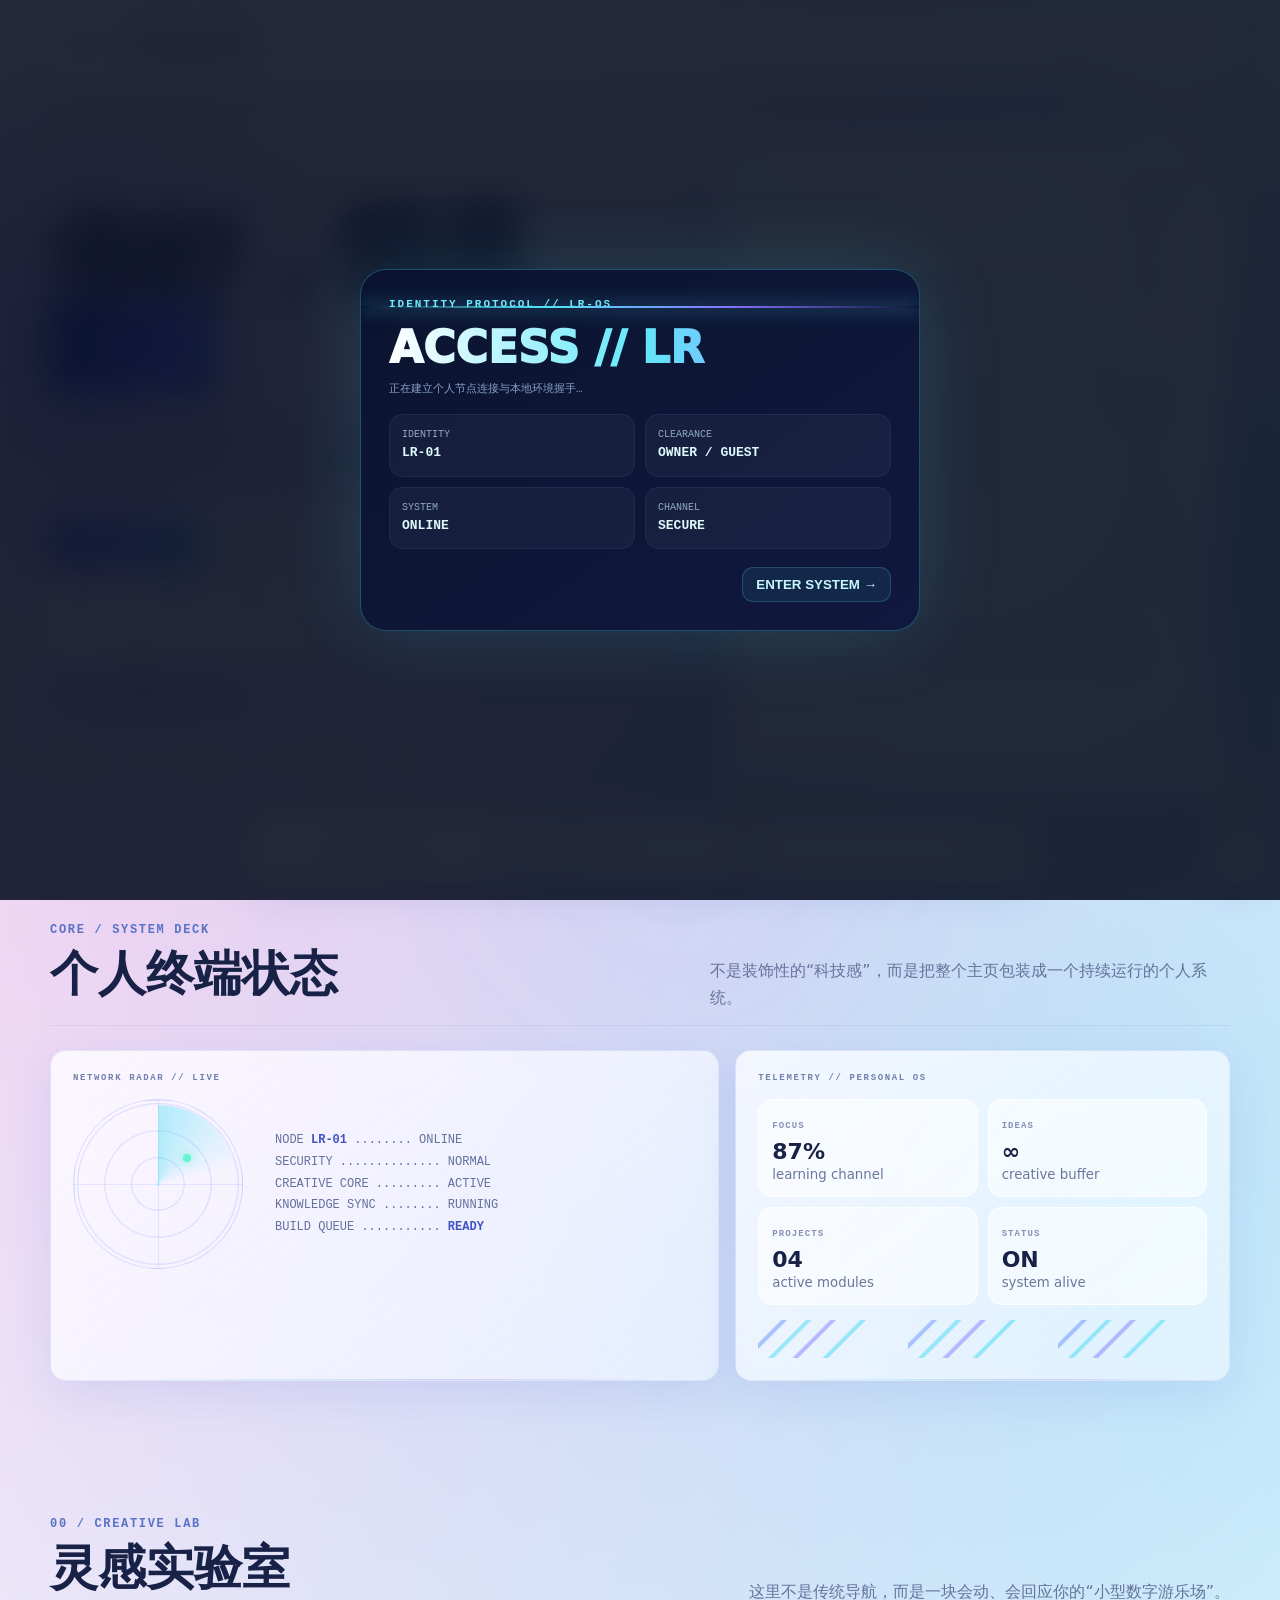
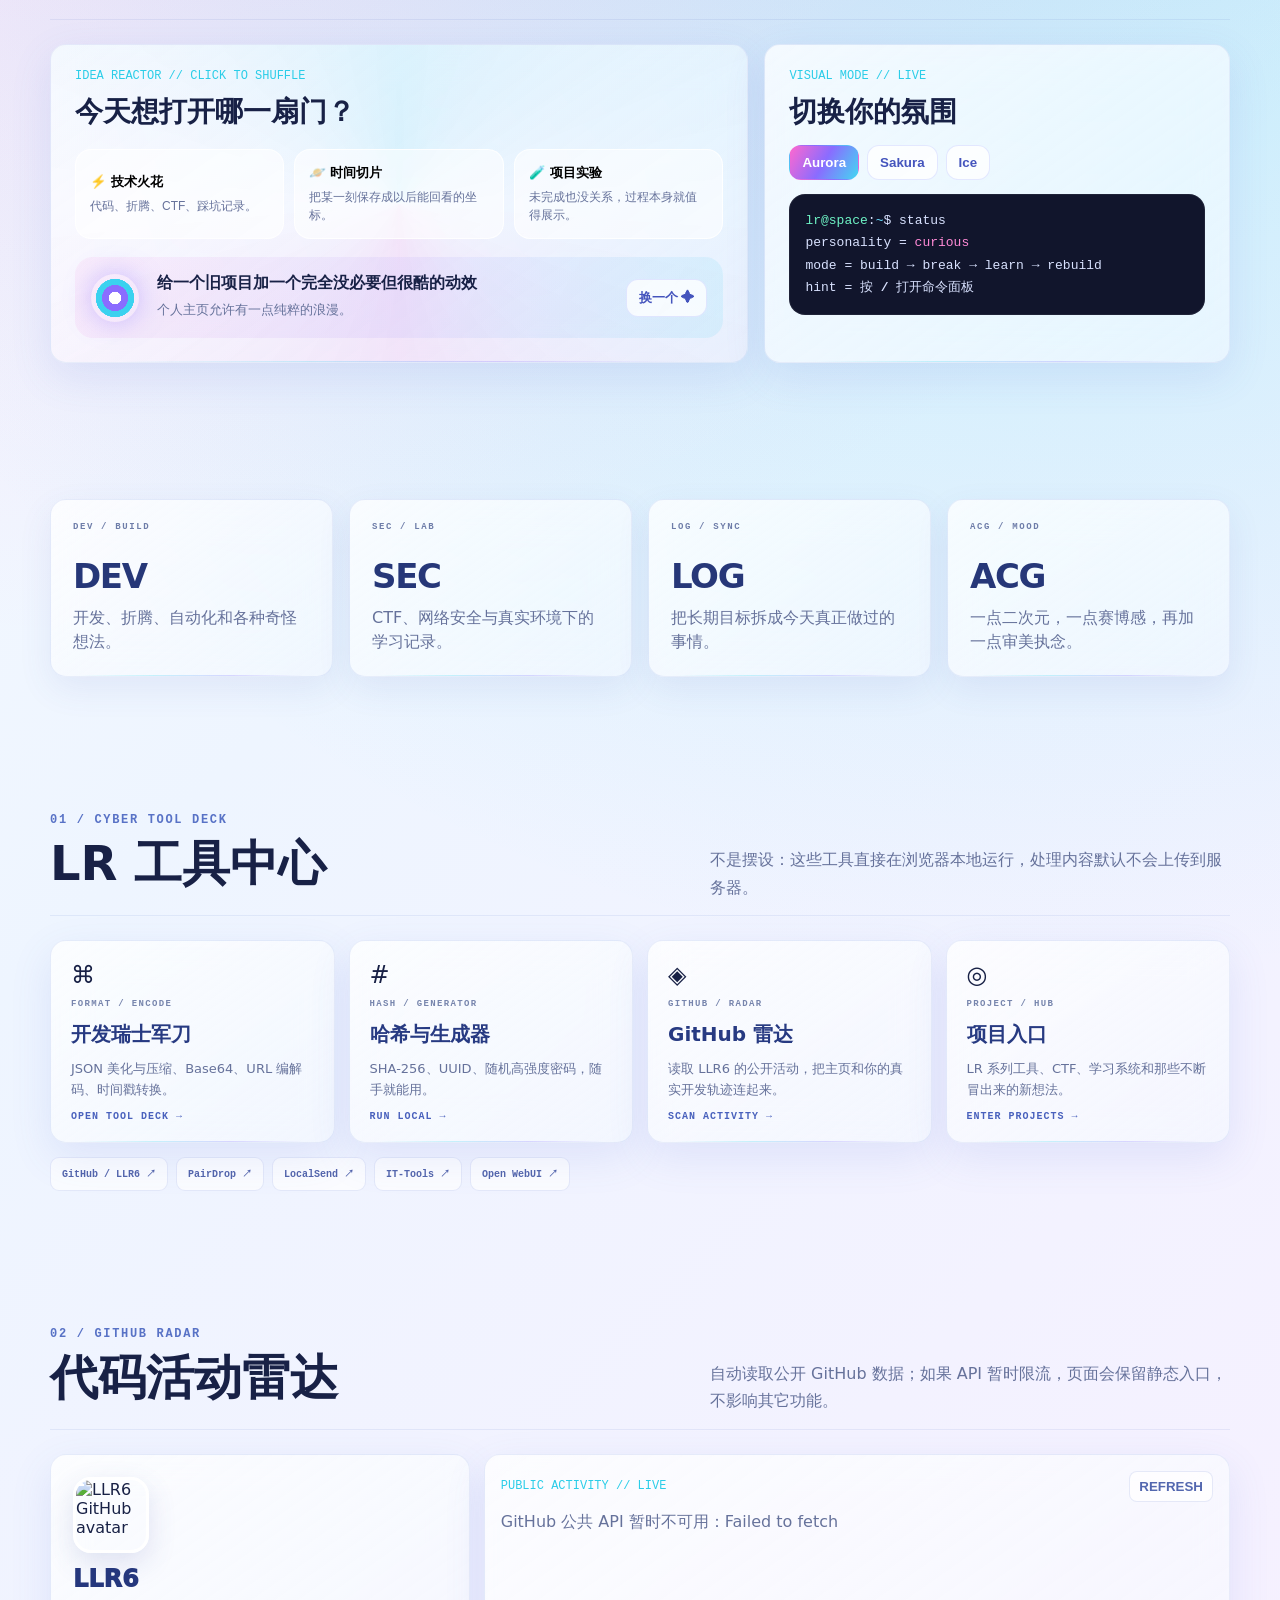
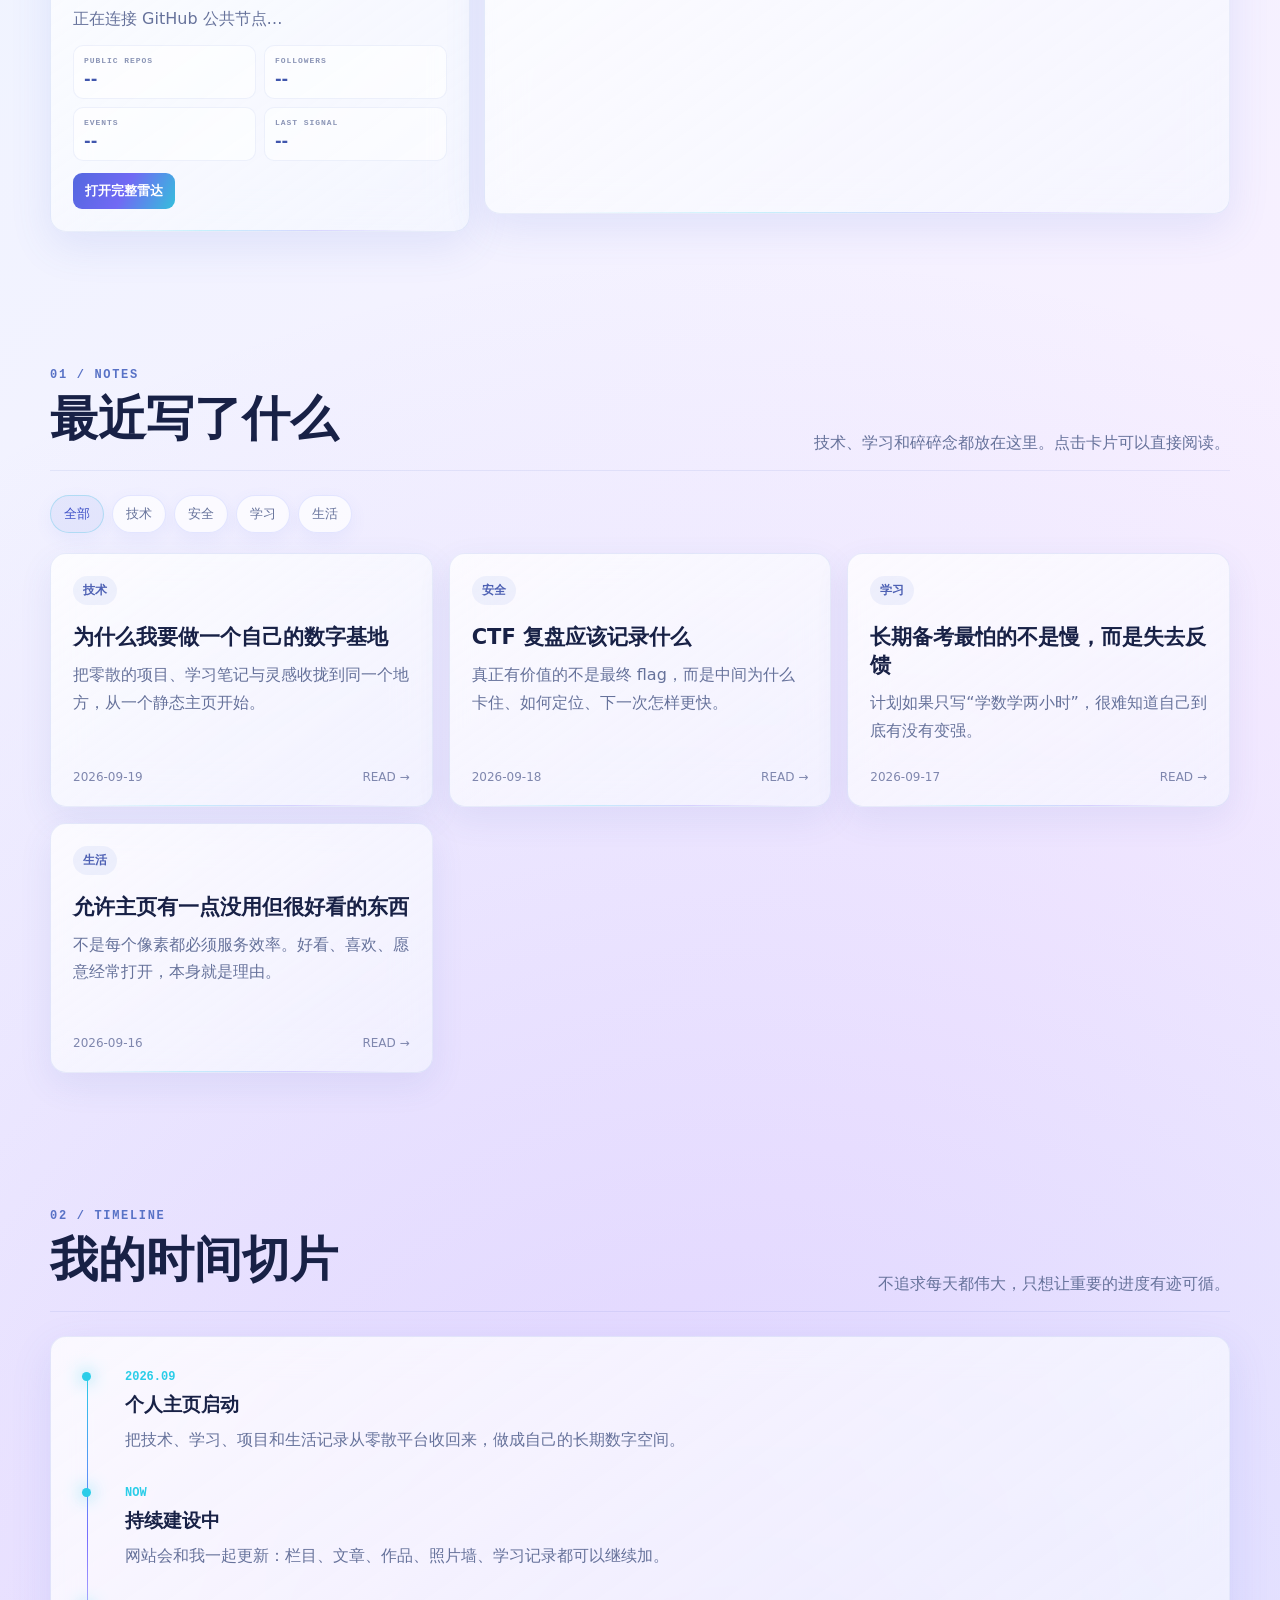
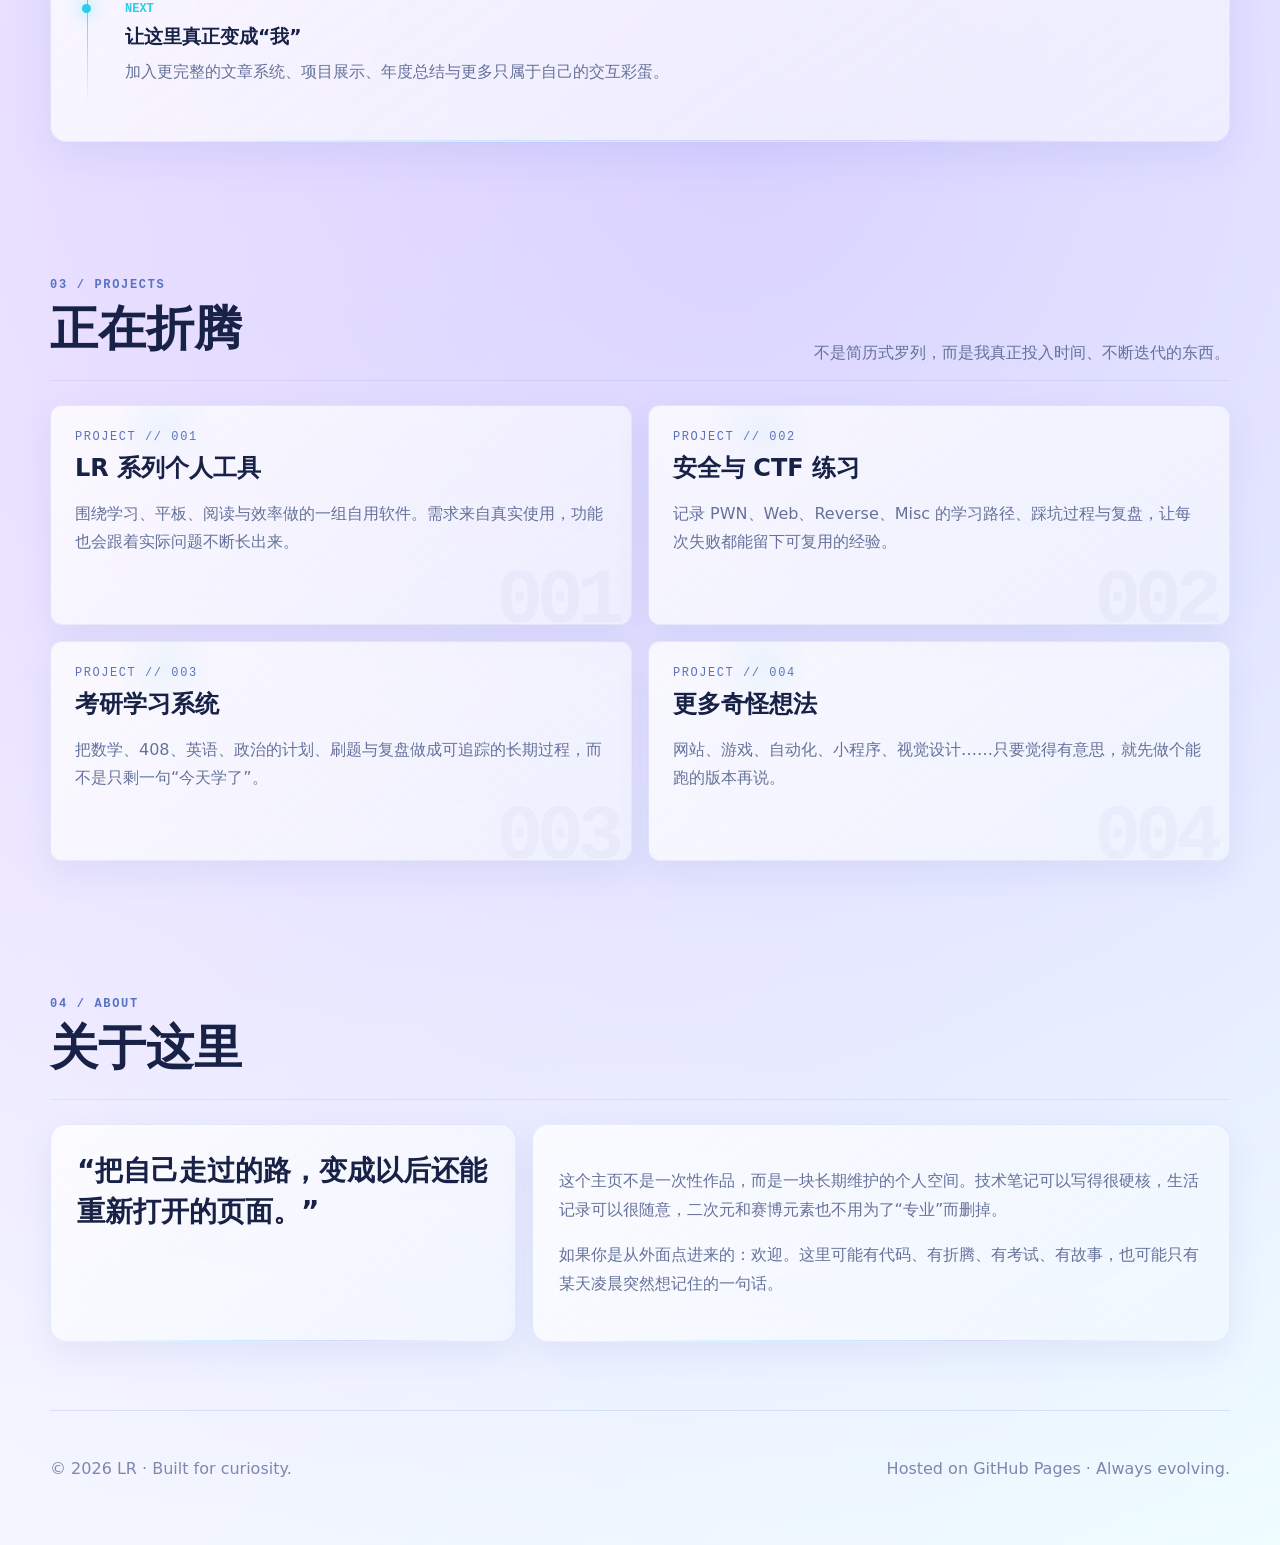
==== commit 10abb9ca: "Upgrade homepage to LR CyberSpace with tool deck and GitHub radar" ====
--- a/site/index.html
+++ b/site/index.html
@@ -4,8 +4,8 @@
   <meta charset="utf-8" />
   <meta name="viewport" content="width=device-width,initial-scale=1,viewport-fit=cover" />
   <meta name="theme-color" content="#eef4ff" />
-  <meta name="description" content="LR 的个人空间：技术、学习、项目、生活记录与灵感收藏。" />
-  <title>LR // Personal Space</title>
+  <meta name="description" content="LR CyberSpace：个人数字基地、工具中心、GitHub 动态、学习与项目记录。" />
+  <title>LR // CyberSpace</title>
   <style>
     :root{
       --bg:#f8fbff;--bg2:#eef4ff;--card:rgba(255,255,255,.64);--line:rgba(110,126,255,.18);
@@ -539,6 +539,49 @@
       .heroChannels>span{min-width:96px}
     }
 
+  
+    /* === LR CYBERSPACE TOOL DECK === */
+    .cyberDeck{display:grid;grid-template-columns:repeat(12,1fr);gap:14px}
+    .cyberQuickCard{grid-column:span 3;padding:20px;min-height:170px;display:flex;flex-direction:column;gap:10px;cursor:pointer}
+    .cyberQuickCard:hover{transform:translateY(-5px)}
+    .cyberQuickCard .cyberIcon{font-size:24px}
+    .cyberQuickCard .cyberCode{font:800 9px ui-monospace,monospace;letter-spacing:.15em;color:#7785ad}
+    .cyberQuickCard h3{margin:2px 0 0;font-size:20px;color:#273a82}
+    .cyberQuickCard p{margin:0;color:var(--muted);font-size:13px;line-height:1.65}
+    .cyberQuickCard .cyberGo{margin-top:auto;font:900 10px ui-monospace,monospace;letter-spacing:.1em;color:#4961bd}
+    .cyberLinkStrip{display:flex;gap:8px;flex-wrap:wrap;margin-top:14px}
+    .cyberLink{padding:9px 11px;border-radius:9px;border:1px solid rgba(75,104,205,.13);background:rgba(255,255,255,.7);font:800 10px ui-monospace,monospace;color:#5365ac}
+    .cyberLink:hover{background:rgba(73,106,213,.08)}
+    .toolDeck{display:grid;gap:12px}
+    .toolModeRow{display:grid;grid-template-columns:1fr auto;gap:10px}
+    .toolSelect,.toolTextarea,.toolResult{width:100%;border:1px solid rgba(78,104,199,.15);background:rgba(255,255,255,.82);border-radius:10px;color:#28366f;outline:none}
+    .toolSelect{padding:11px 12px;font-weight:800}
+    .toolTextarea{min-height:150px;resize:vertical;padding:13px;font:12px/1.65 ui-monospace,Consolas,monospace}
+    .toolResult{min-height:110px;padding:13px;white-space:pre-wrap;word-break:break-word;font:12px/1.65 ui-monospace,Consolas,monospace;background:#0b1430;color:#dce9ff}
+    .toolActions{display:flex;gap:8px;flex-wrap:wrap}
+    .toolAction{border:1px solid rgba(76,104,204,.14);background:rgba(255,255,255,.82);color:#4056ad;border-radius:9px;padding:9px 12px;font-weight:900;cursor:pointer}
+    .toolAction.primary{border:0;background:linear-gradient(118deg,#5368df,#7169f4,#35bfdc);color:white}
+    .toolHint{font:10px/1.6 ui-monospace,monospace;color:#8490b2}
+    .ghRadar{display:grid;grid-template-columns:.72fr 1.28fr;gap:14px}
+    .ghProfileCard{padding:22px;display:flex;flex-direction:column;align-items:flex-start;gap:12px}
+    .ghProfileCard img{width:76px;height:76px;border-radius:18px;border:3px solid rgba(255,255,255,.95);box-shadow:0 10px 28px rgba(68,86,170,.16)}
+    .ghProfileName{font-size:24px;font-weight:1000;color:#25377d}
+    .ghMeta{display:grid;grid-template-columns:repeat(2,1fr);gap:8px;width:100%}
+    .ghMeta div{padding:10px;border-radius:10px;background:rgba(255,255,255,.58);border:1px solid rgba(80,108,205,.09)}
+    .ghMeta span{display:block;font:800 8px ui-monospace,monospace;letter-spacing:.12em;color:#8b95b6}
+    .ghMeta b{display:block;margin-top:4px;color:#4056ad}
+    .ghEvents{padding:16px;max-height:360px;overflow:auto}
+    .ghEvent{display:grid;grid-template-columns:auto 1fr auto;gap:10px;align-items:start;padding:11px 8px;border-bottom:1px solid rgba(77,104,198,.08)}
+    .ghEvent:last-child{border-bottom:0}
+    .ghType{min-width:54px;padding:5px 7px;border-radius:6px;background:rgba(71,109,219,.08);font:900 8px ui-monospace,monospace;text-align:center;color:#5268bb}
+    .ghEvent b{font-size:12px;color:#354794;word-break:break-word}
+    .ghEvent small{display:block;margin-top:3px;color:#7d88ac;line-height:1.45}
+    .ghEvent time{font:700 8px ui-monospace,monospace;color:#9aa4c1;white-space:nowrap}
+    .ghHead{display:flex;align-items:center;justify-content:space-between;gap:10px;margin-bottom:6px}
+    .ghRefresh{border:1px solid rgba(78,105,205,.14);background:rgba(255,255,255,.72);border-radius:8px;padding:7px 9px;color:#5367af;font-weight:900;cursor:pointer}
+    @media(max-width:900px){.cyberQuickCard{grid-column:span 6}.ghRadar{grid-template-columns:1fr}}
+    @media(max-width:560px){.cyberQuickCard{grid-column:span 12}.toolModeRow{grid-template-columns:1fr}.ghEvent{grid-template-columns:auto 1fr}.ghEvent time{display:none}}
+
   </style>
 </head>
 <body data-theme="aurora">
@@ -561,8 +604,8 @@
   <div class="systemRail"><div class="railItem">LR PERSONAL TERMINAL</div><div class="railPulse"></div><div class="railItem">SYSTEM ONLINE</div></div>
   <canvas id="stars"></canvas><div class="aurora one"></div><div class="aurora two"></div><div class="aurora three"></div><div id="cursorGlow"></div><div class="orb a"></div><div class="orb b"></div>
   <nav class="nav">
-    <a class="brand" href="#top"><i>LR</i> // SPACE</a>
-    <div class="navlinks"><a href="#articles">文章</a><a href="#timeline">记录</a><a href="#projects">项目</a><a href="#about">关于</a></div>
+    <a class="brand" href="#top"><i>LR</i> // CYBERSPACE</a>
+    <div class="navlinks"><a href="#tools">工具</a><a href="#github-radar">GitHub</a><a href="#articles">文章</a><a href="#timeline">记录</a><a href="#projects">项目</a><a href="#about">关于</a></div>
     <span class="pill" id="clock">--:--:--</span>
   </nav>
 
@@ -682,6 +725,54 @@
       </div>
     </section>
 
+
+    <section id="tools" class="reveal">
+      <div class="head"><div><div class="eyebrow">01 / CYBER TOOL DECK</div><h2>LR 工具中心</h2></div><p>不是摆设：这些工具直接在浏览器本地运行，处理内容默认不会上传到服务器。</p></div>
+      <div class="cyberDeck">
+        <div class="glass cyberQuickCard" data-open-cyber="toolDeckWin">
+          <div class="cyberIcon">⌘</div><div class="cyberCode">FORMAT / ENCODE</div><h3>开发瑞士军刀</h3><p>JSON 美化与压缩、Base64、URL 编解码、时间戳转换。</p><div class="cyberGo">OPEN TOOL DECK →</div>
+        </div>
+        <div class="glass cyberQuickCard" data-open-cyber="toolDeckWin">
+          <div class="cyberIcon">#</div><div class="cyberCode">HASH / GENERATOR</div><h3>哈希与生成器</h3><p>SHA-256、UUID、随机高强度密码，随手就能用。</p><div class="cyberGo">RUN LOCAL →</div>
+        </div>
+        <div class="glass cyberQuickCard" data-open-cyber="githubWin">
+          <div class="cyberIcon">◈</div><div class="cyberCode">GITHUB / RADAR</div><h3>GitHub 雷达</h3><p>读取 LLR6 的公开活动，把主页和你的真实开发轨迹连起来。</p><div class="cyberGo">SCAN ACTIVITY →</div>
+        </div>
+        <div class="glass cyberQuickCard" onclick="document.querySelector('#projects')?.scrollIntoView({behavior:'smooth'})">
+          <div class="cyberIcon">◎</div><div class="cyberCode">PROJECT / HUB</div><h3>项目入口</h3><p>LR 系列工具、CTF、学习系统和那些不断冒出来的新想法。</p><div class="cyberGo">ENTER PROJECTS →</div>
+        </div>
+      </div>
+      <div class="cyberLinkStrip">
+        <a class="cyberLink" href="https://github.com/LLR6" target="_blank" rel="noreferrer">GitHub / LLR6 ↗</a>
+        <a class="cyberLink" href="https://github.com/schlagmichdoch/PairDrop" target="_blank" rel="noreferrer">PairDrop ↗</a>
+        <a class="cyberLink" href="https://github.com/localsend/localsend" target="_blank" rel="noreferrer">LocalSend ↗</a>
+        <a class="cyberLink" href="https://github.com/CorentinTh/it-tools" target="_blank" rel="noreferrer">IT-Tools ↗</a>
+        <a class="cyberLink" href="https://github.com/open-webui/open-webui" target="_blank" rel="noreferrer">Open WebUI ↗</a>
+      </div>
+    </section>
+
+    <section id="github-radar" class="reveal">
+      <div class="head"><div><div class="eyebrow">02 / GITHUB RADAR</div><h2>代码活动雷达</h2></div><p>自动读取公开 GitHub 数据；如果 API 暂时限流，页面会保留静态入口，不影响其它功能。</p></div>
+      <div class="ghRadar">
+        <div class="glass ghProfileCard">
+          <img src="https://github.com/LLR6.png" alt="LLR6 GitHub avatar" />
+          <div class="ghProfileName">LLR6</div>
+          <div class="muted" id="ghBio">正在连接 GitHub 公共节点…</div>
+          <div class="ghMeta">
+            <div><span>PUBLIC REPOS</span><b id="ghRepos">--</b></div>
+            <div><span>FOLLOWERS</span><b id="ghFollowers">--</b></div>
+            <div><span>EVENTS</span><b id="ghEventCount">--</b></div>
+            <div><span>LAST SIGNAL</span><b id="ghLastActivity">--</b></div>
+          </div>
+          <button class="toolAction primary" data-open-cyber="githubWin">打开完整雷达</button>
+        </div>
+        <div class="glass ghEvents">
+          <div class="ghHead"><div class="mono">PUBLIC ACTIVITY // LIVE</div><button class="ghRefresh" id="ghRefreshInline">REFRESH</button></div>
+          <div id="ghEventsInline"><div class="muted">Scanning github.com/LLR6 …</div></div>
+        </div>
+      </div>
+    </section>
+
     <section id="articles" class="reveal">
       <div class="head"><div><div class="eyebrow">01 / NOTES</div><h2>最近写了什么</h2></div><p>技术、学习和碎碎念都放在这里。点击卡片可以直接阅读。</p></div>
       <div class="filter" id="filters"></div><div class="posts" id="posts"></div>
@@ -732,6 +823,8 @@
     <button class="dockBtn" id="notifyBtn" title="通知中心" data-label="NOTIFY">♢</button>
     <button class="dockBtn" data-win="achievementWin" title="成就" data-label="ACHIEVE">★</button>
     <button class="dockBtn" data-win="deviceWin" title="设备状态" data-label="DEVICE">▣</button>
+    <button class="dockBtn" data-win="toolDeckWin" title="LR Tool Deck" data-label="TOOLS">⌁</button>
+    <button class="dockBtn" data-win="githubWin" title="GitHub Radar" data-label="GITHUB">GH</button>
     <button class="dockBtn" data-win="aiWin" title="LR AI Core" data-label="AI CORE">◈</button>
     <button class="dockBtn" data-win="universeWin" title="项目宇宙" data-label="UNIVERSE">◎</button>
     <button class="dockBtn" data-win="terminalWin" title="终端" data-label="TERMINAL">⌘</button>
@@ -795,6 +888,54 @@
         <div class="universeHud">PROJECT SPACE<br><b>5 NODES ONLINE</b><br>GRAVITY // STABLE</div>
         <div class="universeTip">移动鼠标观察空间 · 点击节点传送</div>
       </div>
+    </div>
+  </div>
+
+
+  <div class="osWindow" id="toolDeckWin">
+    <div class="winBar">
+      <i class="winDot wd1"></i><i class="winDot wd2"></i><i class="winDot wd3"></i>
+      <span class="winTitle">LR_TOOL_DECK.local</span>
+      <div class="winActions"><button class="minWin">—</button><button class="closeWin">×</button></div>
+    </div>
+    <div class="winBody">
+      <div class="toolDeck">
+        <div class="toolModeRow">
+          <select class="toolSelect" id="cyberToolMode">
+            <option value="json-format">JSON / 格式化</option>
+            <option value="json-minify">JSON / 压缩</option>
+            <option value="base64-encode">Base64 / 编码</option>
+            <option value="base64-decode">Base64 / 解码</option>
+            <option value="url-encode">URL / 编码</option>
+            <option value="url-decode">URL / 解码</option>
+            <option value="sha256">SHA-256</option>
+            <option value="timestamp">时间戳 / 日期转换</option>
+            <option value="uuid">UUID v4</option>
+            <option value="password">随机密码</option>
+          </select>
+          <button class="toolAction" id="cyberExample">示例</button>
+        </div>
+        <textarea class="toolTextarea" id="cyberToolInput" placeholder="在这里输入内容。UUID / 随机密码模式可留空。"></textarea>
+        <div class="toolActions">
+          <button class="toolAction primary" id="cyberRun">RUN</button>
+          <button class="toolAction" id="cyberCopy">COPY RESULT</button>
+          <button class="toolAction" id="cyberClear">CLEAR</button>
+        </div>
+        <div class="toolResult" id="cyberToolResult">LR//TOOL-DECK READY_</div>
+        <div class="toolHint">LOCAL FIRST · JSON / Base64 / URL / SHA-256 等处理均在浏览器端完成。</div>
+      </div>
+    </div>
+  </div>
+
+  <div class="osWindow" id="githubWin">
+    <div class="winBar">
+      <i class="winDot wd1"></i><i class="winDot wd2"></i><i class="winDot wd3"></i>
+      <span class="winTitle">GITHUB_RADAR // LLR6</span>
+      <div class="winActions"><button class="minWin">—</button><button class="closeWin">×</button></div>
+    </div>
+    <div class="winBody">
+      <div class="ghHead"><div><div class="mono">github.com/LLR6</div><div style="font-size:24px;font-weight:1000;color:#26377d;margin-top:5px">PUBLIC ACTIVITY RADAR</div></div><button class="ghRefresh" id="ghRefreshWindow">REFRESH</button></div>
+      <div class="ghEvents" style="padding:4px 0 0"><div id="ghEventsWindow"><div class="muted">Waiting for GitHub signal…</div></div></div>
     </div>
   </div>
 
@@ -1113,7 +1254,7 @@
     // terminal commands
     const termInput=document.getElementById("termInput"),terminalOut=document.getElementById("terminalOut");
     const cmds={
-      help:"commands: help, about, projects, skills, globe, ai, universe, achievements, device, theme, clear, matrix, status",
+      help:"commands: help, about, projects, tools, github, skills, globe, ai, universe, achievements, device, theme, clear, matrix, status",
       about:"LR//OS is a personal digital base for code, security, study and ideas.",
       projects:"opening PROJECTS module...",
       skills:"opening SKILL_UNIVERSE...",
@@ -1122,6 +1263,8 @@
       universe:"opening PROJECT_UNIVERSE.3d...",
       achievements:"opening ACHIEVEMENTS.db...",
       device:"opening DEVICE_TELEMETRY.sys...",
+      tools:"opening LR_TOOL_DECK.local...",
+      github:"opening GITHUB_RADAR...",
       theme:"themes: aurora / sakura / ice",
       status:"CORE=ONLINE | NODE=LR-01 | CREATIVE=ACTIVE | SECURITY=NORMAL",
       matrix:"01001100 01010010 // signal acquired."
@@ -1139,6 +1282,8 @@
       if(c==="universe"){termPrint(cmds.universe,"tViolet");openWin("universeWin");return}
       if(c==="achievements"){termPrint(cmds.achievements,"tCyan");openWin("achievementWin");return}
       if(c==="device"){termPrint(cmds.device,"tCyan");openWin("deviceWin");return}
+      if(c==="tools"){termPrint(cmds.tools,"tCyan");openWin("toolDeckWin");return}
+      if(c==="github"){termPrint(cmds.github,"tCyan");openWin("githubWin");return}
       if(c==="bios"){termPrint("hidden firmware layer detected...","tGreen");openBios();return}
       if(c==="shutdown"){termPrint("suspending LR//OS...","tPink");setTimeout(()=>powerOverlay.classList.add("show"),280);return}
       if(c.startsWith("theme ")){const t=c.split(/\s+/)[1],btn=document.querySelector('.themeBtn[data-theme="'+t+'"]');if(btn){btn.click();termPrint("theme switched to "+t,"tPink")}else termPrint("unknown theme","tPink");return}
@@ -1183,6 +1328,144 @@
     function drawNet(){nx.clearRect(0,0,innerWidth,innerHeight);for(let i=0;i<nodes.length;i++){const a=nodes[i];a.x+=a.vx;a.y+=a.vy;if(a.x<0||a.x>innerWidth)a.vx*=-1;if(a.y<0||a.y>innerHeight)a.vy*=-1;for(let j=i+1;j<nodes.length;j++){const b=nodes[j],dx=a.x-b.x,dy=a.y-b.y,dist=Math.hypot(dx,dy);if(dist<145){nx.strokeStyle="rgba(76,112,255,"+(0.13*(1-dist/145))+")";nx.lineWidth=.7;nx.beginPath();nx.moveTo(a.x,a.y);nx.lineTo(b.x,b.y);nx.stroke()}}nx.fillStyle="rgba(48,205,235,.34)";nx.beginPath();nx.arc(a.x,a.y,1.3,0,Math.PI*2);nx.fill()}requestAnimationFrame(drawNet)}
     addEventListener("resize",sizeNet);sizeNet();drawNet();
 
+
+    // LR CyberSpace services
+    document.querySelectorAll("[data-open-cyber]").forEach(function(el){
+      el.addEventListener("click",function(){ openWin(el.dataset.openCyber); });
+    });
+
+    var cyberMode=document.getElementById("cyberToolMode");
+    var cyberInput=document.getElementById("cyberToolInput");
+    var cyberResult=document.getElementById("cyberToolResult");
+    function cyberUtf8ToBase64(str){
+      var bytes=new TextEncoder().encode(str), bin="";
+      bytes.forEach(function(b){bin+=String.fromCharCode(b)});
+      return btoa(bin);
+    }
+    function cyberBase64ToUtf8(str){
+      var bin=atob(str.trim()), bytes=new Uint8Array(bin.length);
+      for(var i=0;i<bin.length;i++)bytes[i]=bin.charCodeAt(i);
+      return new TextDecoder().decode(bytes);
+    }
+    function cyberPassword(len){
+      len=len||24;
+      var chars="ABCDEFGHJKLMNPQRSTUVWXYZabcdefghijkmnopqrstuvwxyz23456789!@#$%^&*_-+=";
+      var arr=new Uint32Array(len);crypto.getRandomValues(arr);
+      return Array.from(arr,function(x){return chars[x%chars.length]}).join("");
+    }
+    async function cyberSha256(str){
+      var buf=await crypto.subtle.digest("SHA-256",new TextEncoder().encode(str));
+      return Array.from(new Uint8Array(buf)).map(function(b){return b.toString(16).padStart(2,"0")}).join("");
+    }
+    async function cyberRunTool(){
+      var mode=cyberMode.value, raw=cyberInput.value, out="";
+      try{
+        if(mode==="json-format")out=JSON.stringify(JSON.parse(raw),null,2);
+        else if(mode==="json-minify")out=JSON.stringify(JSON.parse(raw));
+        else if(mode==="base64-encode")out=cyberUtf8ToBase64(raw);
+        else if(mode==="base64-decode")out=cyberBase64ToUtf8(raw);
+        else if(mode==="url-encode")out=encodeURIComponent(raw);
+        else if(mode==="url-decode")out=decodeURIComponent(raw);
+        else if(mode==="sha256")out=await cyberSha256(raw);
+        else if(mode==="uuid")out=(crypto.randomUUID?crypto.randomUUID():cyberPassword(32));
+        else if(mode==="password"){
+          var n=parseInt(raw,10);out=cyberPassword(Number.isFinite(n)&&n>=8&&n<=128?n:24);
+        }else if(mode==="timestamp"){
+          var v=raw.trim();
+          if(/^\d{10,13}$/.test(v)){
+            var n2=Number(v);if(v.length===10)n2*=1000;
+            var d=new Date(n2);out="ISO: "+d.toISOString()+"\nLOCAL: "+d.toLocaleString()+"\nMILLISECONDS: "+d.getTime()+"\nSECONDS: "+Math.floor(d.getTime()/1000);
+          }else{
+            var d2=v?new Date(v):new Date();
+            if(Number.isNaN(d2.getTime()))throw new Error("无法识别这个日期/时间");
+            out="ISO: "+d2.toISOString()+"\nLOCAL: "+d2.toLocaleString()+"\nMILLISECONDS: "+d2.getTime()+"\nSECONDS: "+Math.floor(d2.getTime()/1000);
+          }
+        }
+        cyberResult.textContent=out||"(empty result)";
+      }catch(err){cyberResult.textContent="ERROR // "+(err&&err.message?err.message:String(err))}
+    }
+    document.getElementById("cyberRun").onclick=cyberRunTool;
+    document.getElementById("cyberCopy").onclick=async function(){
+      try{await navigator.clipboard.writeText(cyberResult.textContent);pushNotice("TOOL DECK","结果已复制到剪贴板。")}catch(e){pushNotice("TOOL DECK","浏览器没有授予剪贴板权限。")}
+    };
+    document.getElementById("cyberClear").onclick=function(){cyberInput.value="";cyberResult.textContent="LR//TOOL-DECK READY_"};
+    document.getElementById("cyberExample").onclick=function(){
+      var m=cyberMode.value;
+      if(m.indexOf("json")===0)cyberInput.value='{"name":"LR","system":"CyberSpace","online":true,"tools":["JSON","SHA-256","UUID"]}';
+      else if(m==="timestamp")cyberInput.value=String(Date.now());
+      else if(m==="password")cyberInput.value="24";
+      else cyberInput.value="Hello, LR CyberSpace!";
+    };
+    cyberMode.onchange=function(){cyberResult.textContent="MODE // "+cyberMode.options[cyberMode.selectedIndex].text};
+
+    function ghTypeLabel(type){
+      var map={PushEvent:"PUSH",WatchEvent:"STAR",CreateEvent:"CREATE",ForkEvent:"FORK",IssuesEvent:"ISSUE",PullRequestEvent:"PR",IssueCommentEvent:"COMMENT",ReleaseEvent:"RELEASE"};
+      return map[type]||type.replace("Event","").toUpperCase();
+    }
+    function ghEventDesc(e){
+      var repo=e.repo&&e.repo.name?e.repo.name:"GitHub";
+      if(e.type==="PushEvent"){
+        var count=e.payload&&Array.isArray(e.payload.commits)?e.payload.commits.length:0;
+        return "向 "+repo+" 推送 "+count+" 个提交";
+      }
+      if(e.type==="WatchEvent")return "Starred "+repo;
+      if(e.type==="CreateEvent")return "创建 "+((e.payload&&e.payload.ref_type)||"内容")+" · "+repo;
+      if(e.type==="ForkEvent")return "Forked "+repo;
+      if(e.type==="PullRequestEvent")return ((e.payload&&e.payload.action)||"更新")+" PR · "+repo;
+      if(e.type==="IssuesEvent")return ((e.payload&&e.payload.action)||"更新")+" Issue · "+repo;
+      if(e.type==="IssueCommentEvent")return "评论 · "+repo;
+      if(e.type==="ReleaseEvent")return "发布 Release · "+repo;
+      return repo;
+    }
+    function renderGhEvents(target,events){
+      target.innerHTML="";
+      if(!events.length){var empty=document.createElement("div");empty.className="muted";empty.textContent="暂时没有可显示的公开活动。";target.appendChild(empty);return}
+      events.slice(0,8).forEach(function(e){
+        var row=document.createElement("div");row.className="ghEvent";
+        var type=document.createElement("span");type.className="ghType";type.textContent=ghTypeLabel(e.type);
+        var mid=document.createElement("div"),b=document.createElement("b"),sm=document.createElement("small");
+        b.textContent=e.repo&&e.repo.name?e.repo.name:"GitHub";sm.textContent=ghEventDesc(e);mid.appendChild(b);mid.appendChild(sm);
+        var time=document.createElement("time");var d=new Date(e.created_at);time.textContent=d.toLocaleDateString("zh-CN",{month:"2-digit",day:"2-digit"})+" "+d.toLocaleTimeString("zh-CN",{hour:"2-digit",minute:"2-digit"});
+        row.appendChild(type);row.appendChild(mid);row.appendChild(time);target.appendChild(row);
+      });
+    }
+    async function loadGithubRadar(){
+      var inline=document.getElementById("ghEventsInline"),win=document.getElementById("ghEventsWindow");
+      if(inline)inline.innerHTML='<div class="muted">Scanning GitHub public API…</div>';
+      if(win)win.innerHTML='<div class="muted">Scanning GitHub public API…</div>';
+      try{
+        var rs=await Promise.all([
+          fetch("https://api.github.com/users/LLR6",{headers:{Accept:"application/vnd.github+json"}}),
+          fetch("https://api.github.com/users/LLR6/events/public?per_page=10",{headers:{Accept:"application/vnd.github+json"}})
+        ]);
+        if(!rs[0].ok||!rs[1].ok)throw new Error("GitHub API "+rs[0].status+"/"+rs[1].status);
+        var profile=await rs[0].json(),events=await rs[1].json();
+        document.getElementById("ghBio").textContent=profile.bio||"GitHub public profile connected.";
+        document.getElementById("ghRepos").textContent=profile.public_repos;
+        document.getElementById("ghFollowers").textContent=profile.followers;
+        document.getElementById("ghEventCount").textContent=events.length;
+        document.getElementById("ghLastActivity").textContent=events[0]?new Date(events[0].created_at).toLocaleDateString("zh-CN",{month:"2-digit",day:"2-digit"}):"NONE";
+        renderGhEvents(inline,events);renderGhEvents(win,events);
+      }catch(err){
+        var msg="GitHub 公共 API 暂时不可用："+(err&&err.message?err.message:String(err));
+        if(inline){inline.innerHTML="";var d=document.createElement("div");d.className="muted";d.textContent=msg;inline.appendChild(d)}
+        if(win){win.innerHTML="";var d2=document.createElement("div");d2.className="muted";d2.textContent=msg;win.appendChild(d2)}
+      }
+    }
+    document.getElementById("ghRefreshInline").onclick=loadGithubRadar;
+    document.getElementById("ghRefreshWindow").onclick=loadGithubRadar;
+    loadGithubRadar();
+
+    var cyberCmdList=document.getElementById("cmdList");
+    if(cyberCmdList){
+      cyberCmdList.insertAdjacentHTML("afterbegin",
+        '<div class="cmdItem" data-cyber-win="toolDeckWin"><span>打开 LR 工具中心</span><small>TOOLS</small></div>'+
+        '<div class="cmdItem" data-cyber-win="githubWin"><span>打开 GitHub 雷达</span><small>GITHUB</small></div>');
+      cyberCmdList.querySelectorAll("[data-cyber-win]").forEach(function(i){
+        i.onclick=function(){closePalette();openWin(i.dataset.cyberWin)};
+      });
+    }
+
     // Creative interactions
     const ideas=[
       ["做一个只有自己看得懂的彩蛋","比如连续点击头像 5 次，弹出隐藏页面。"],
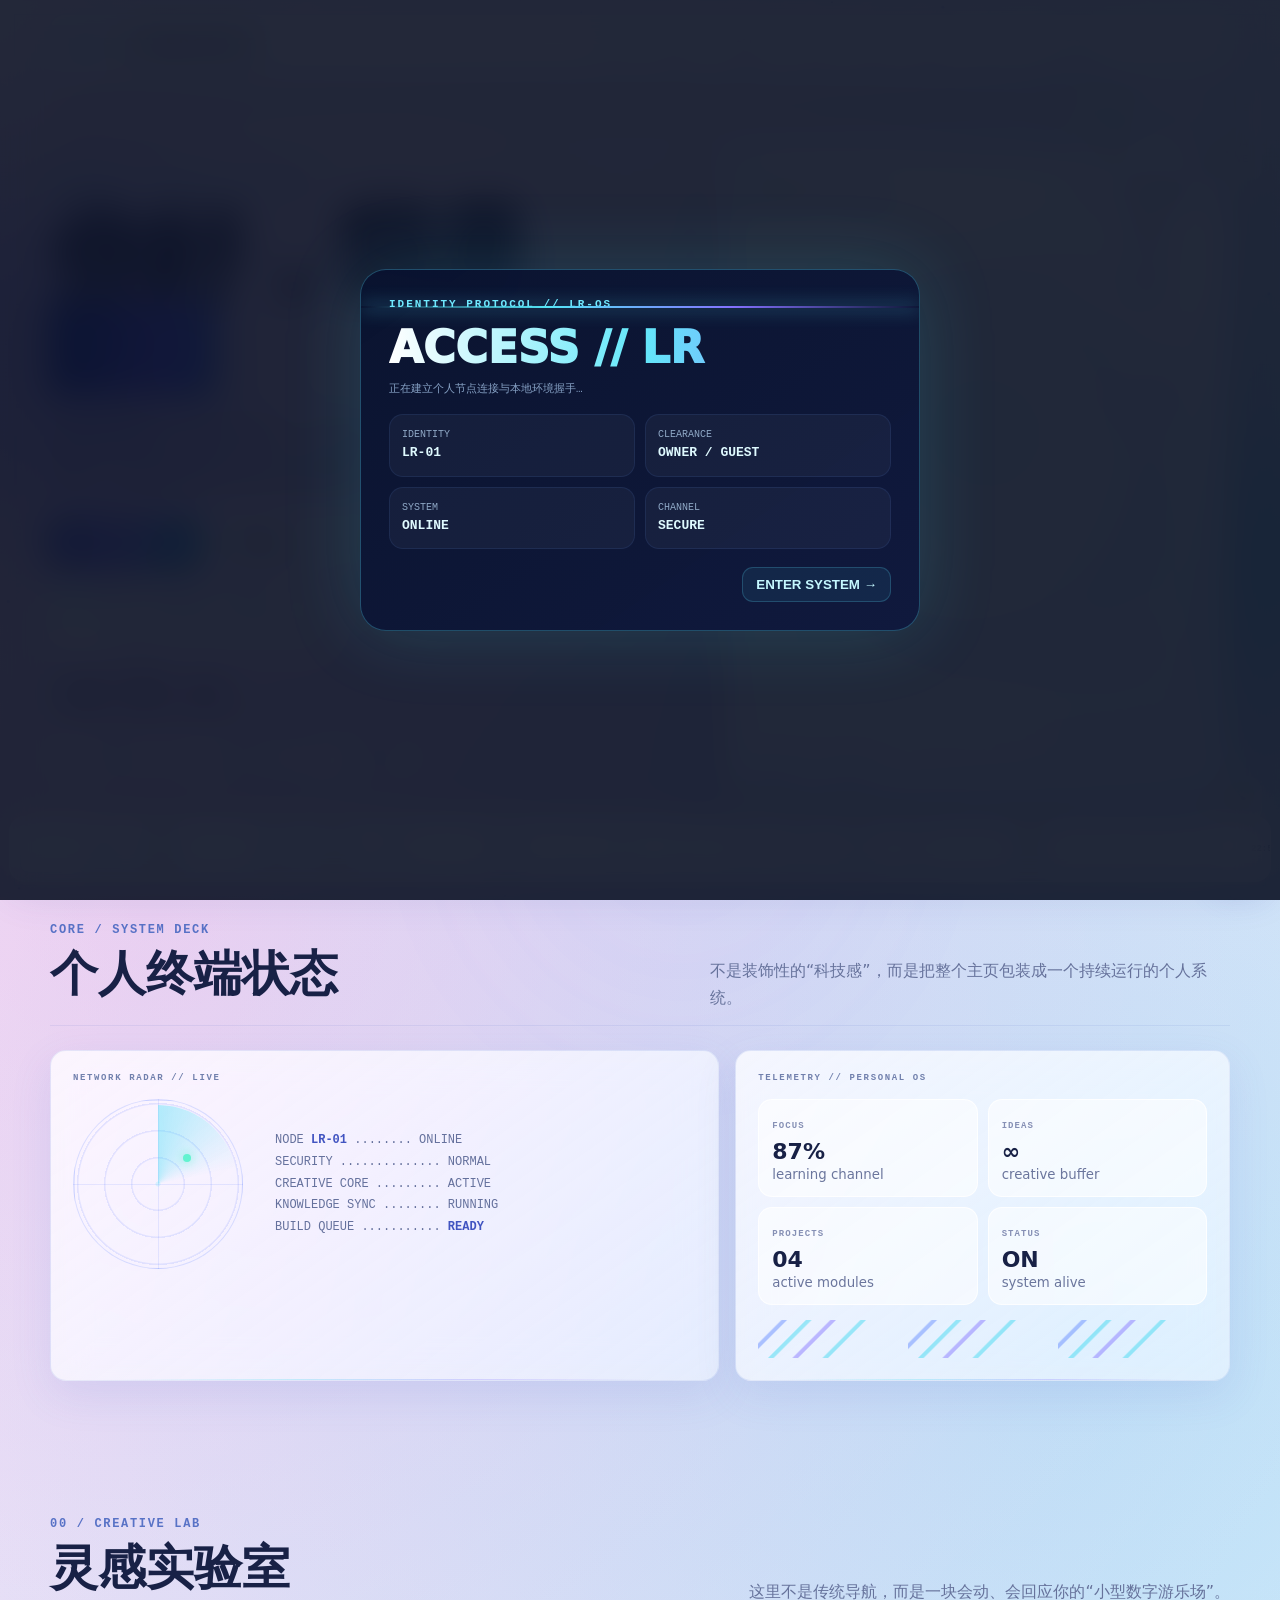
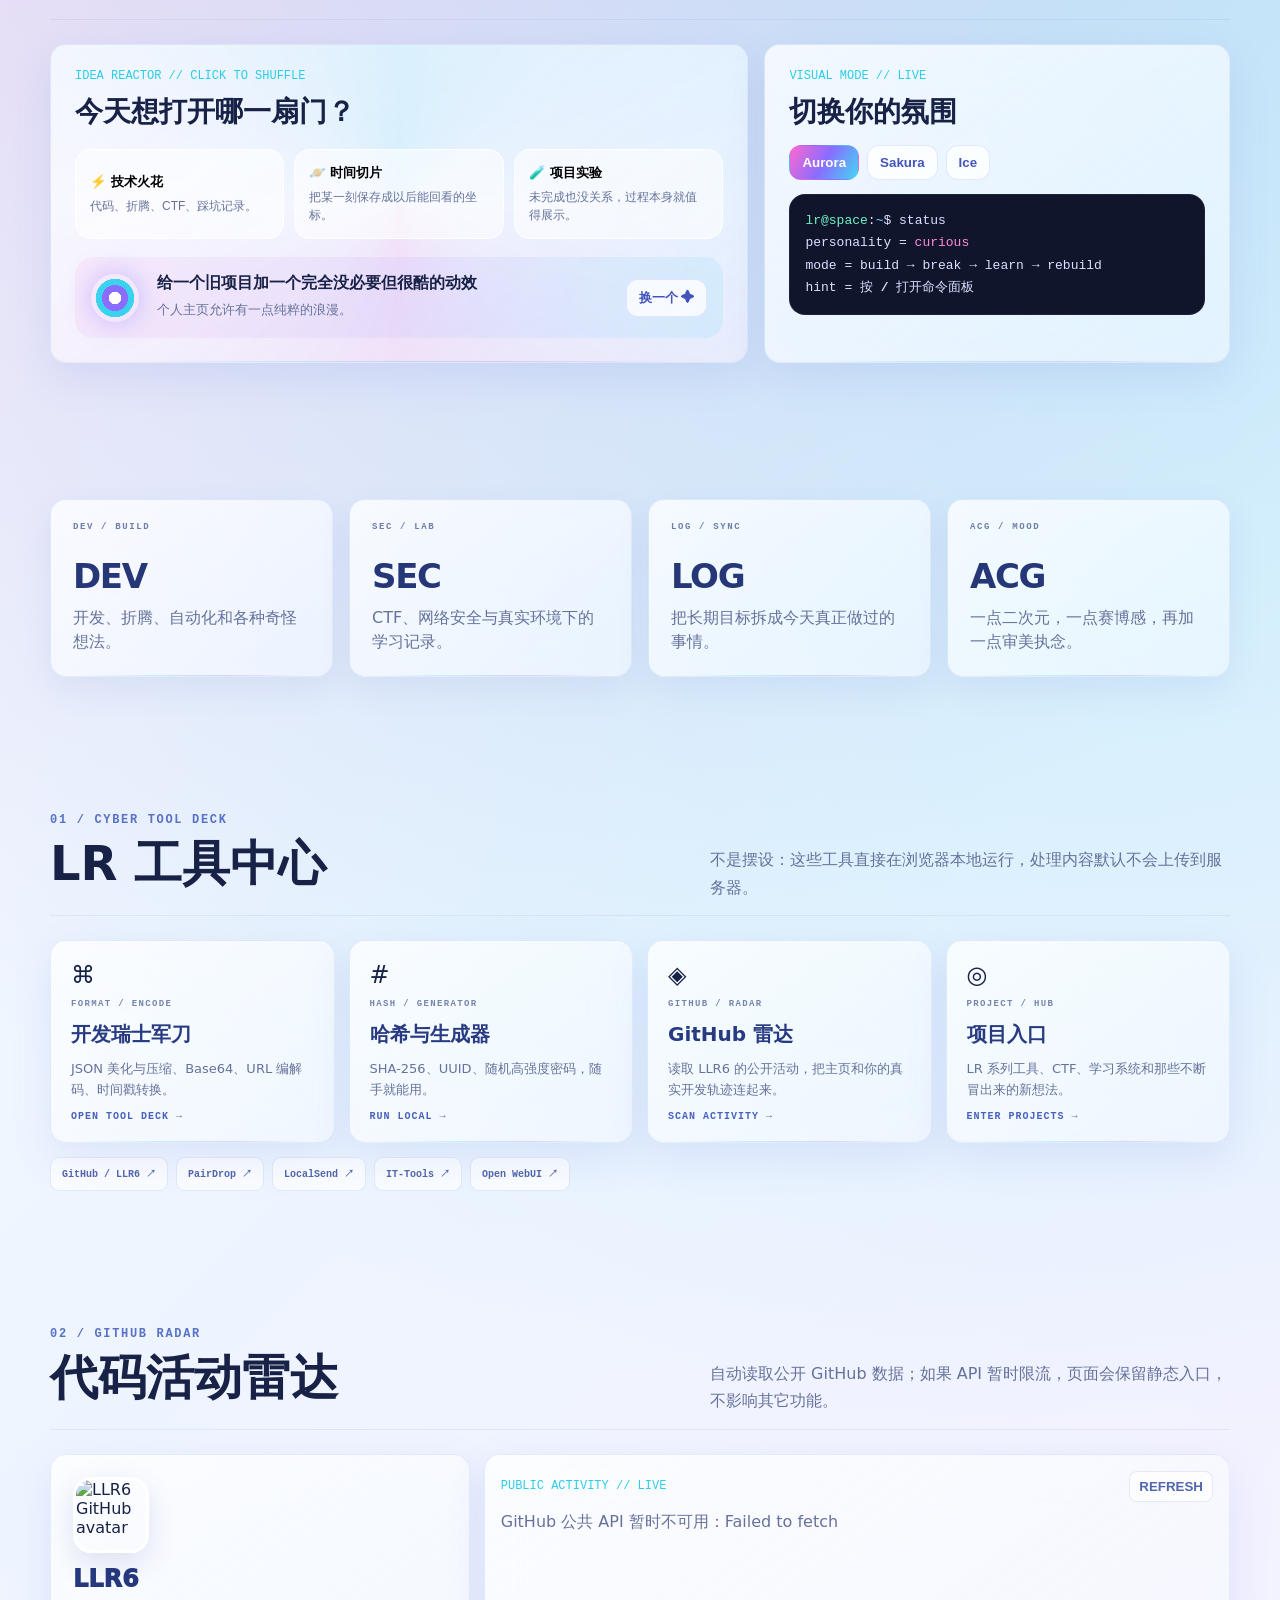
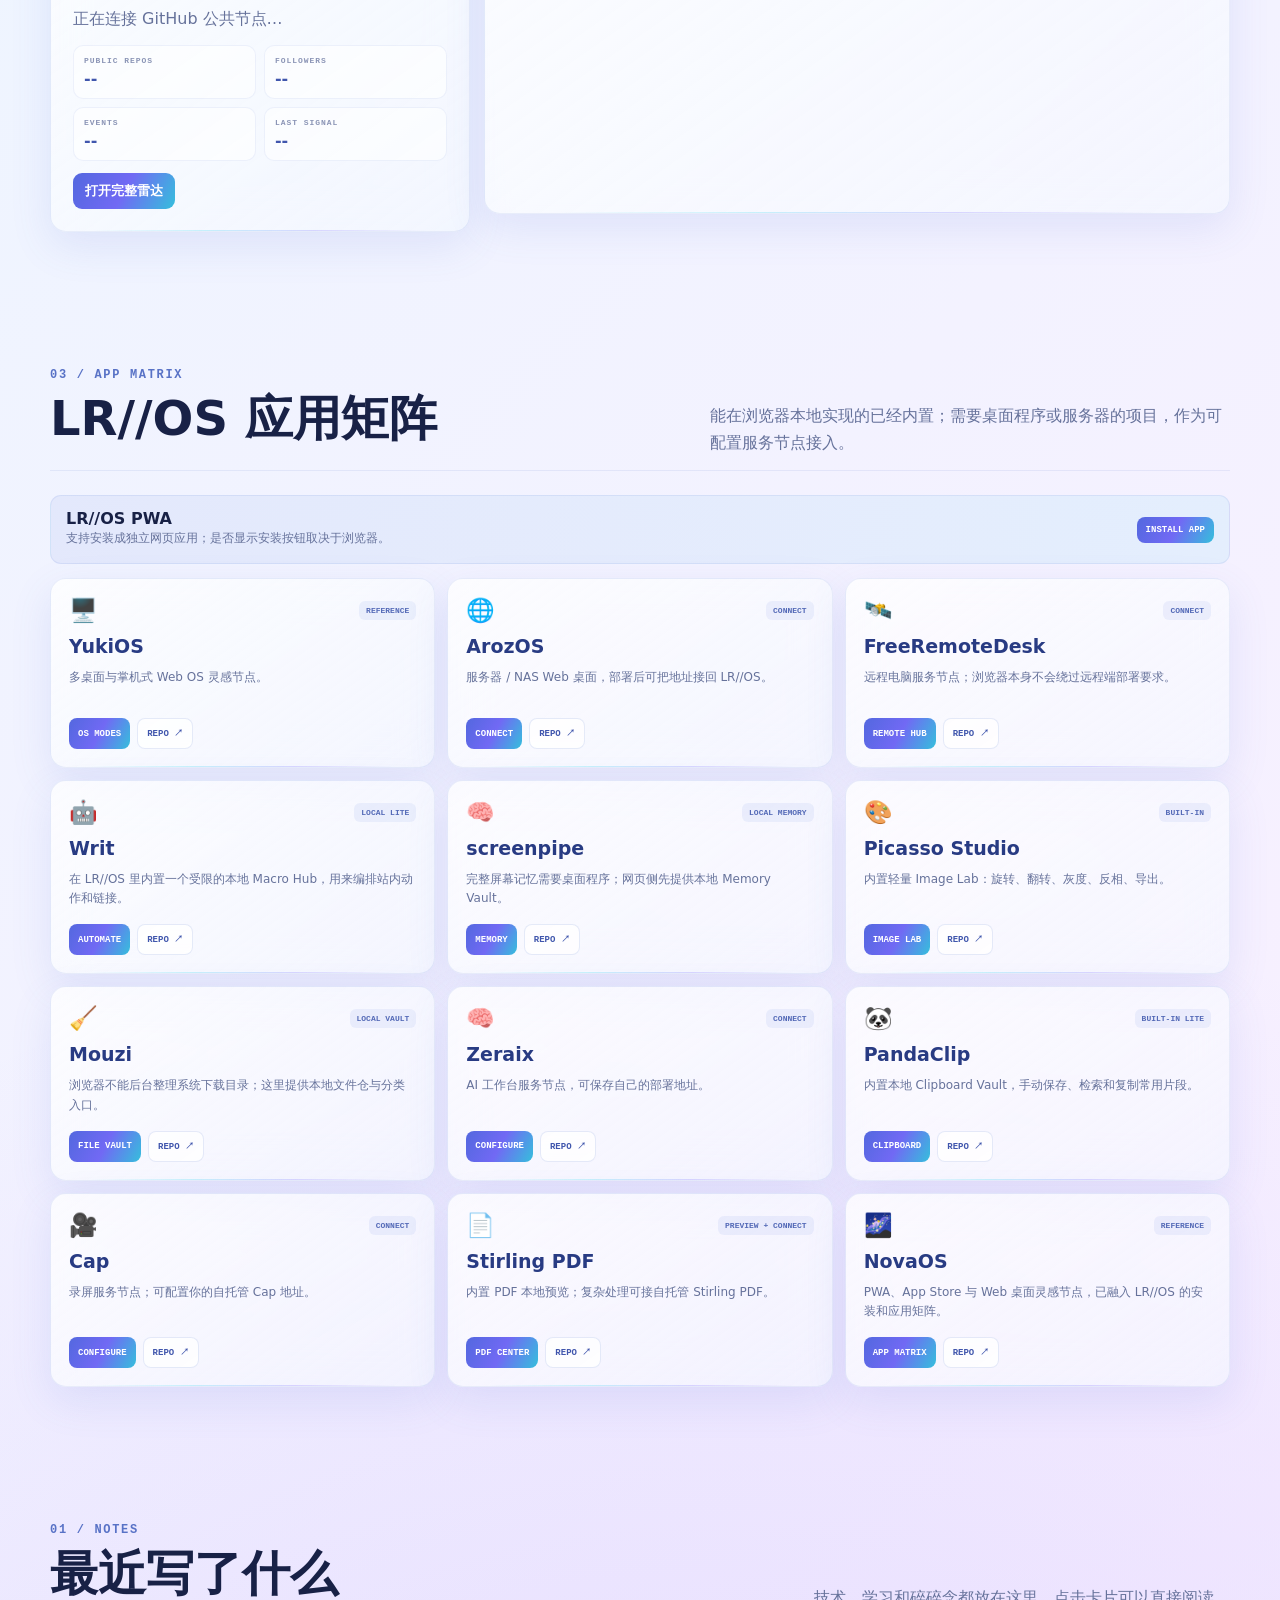
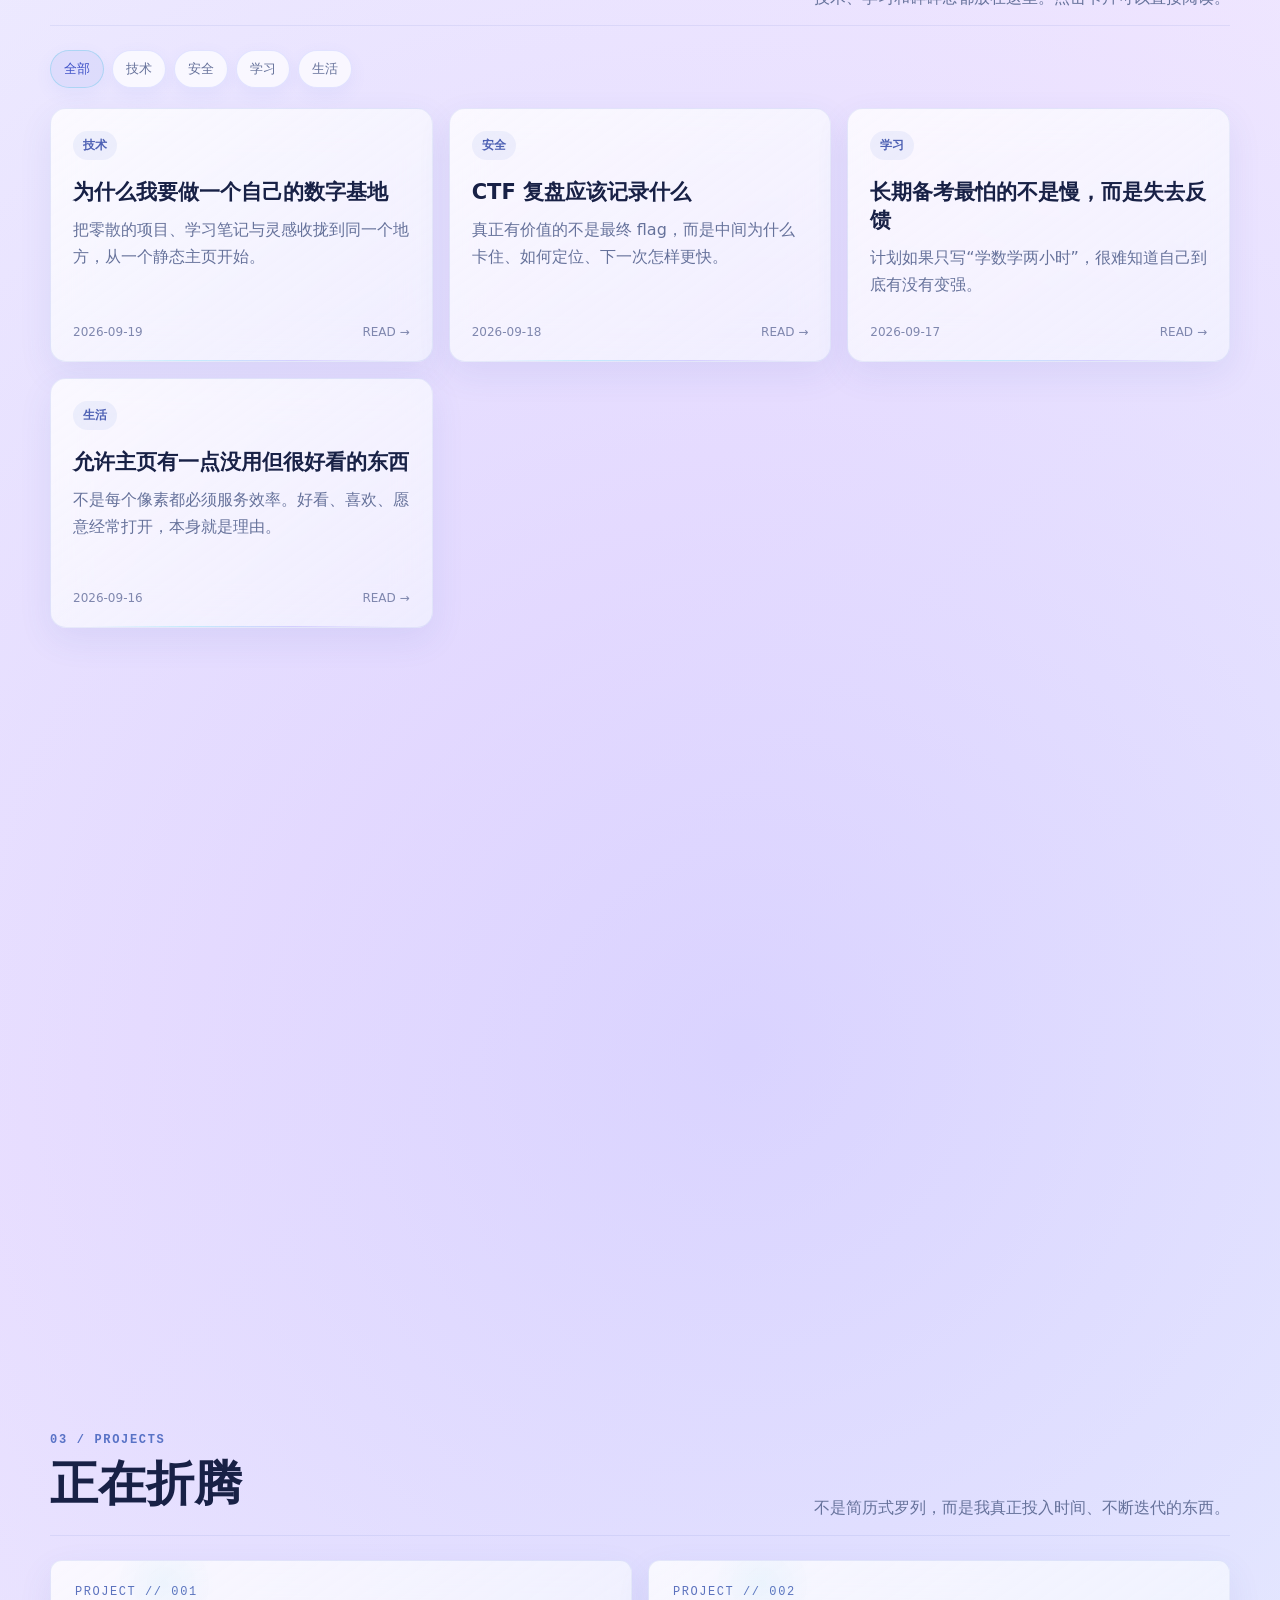
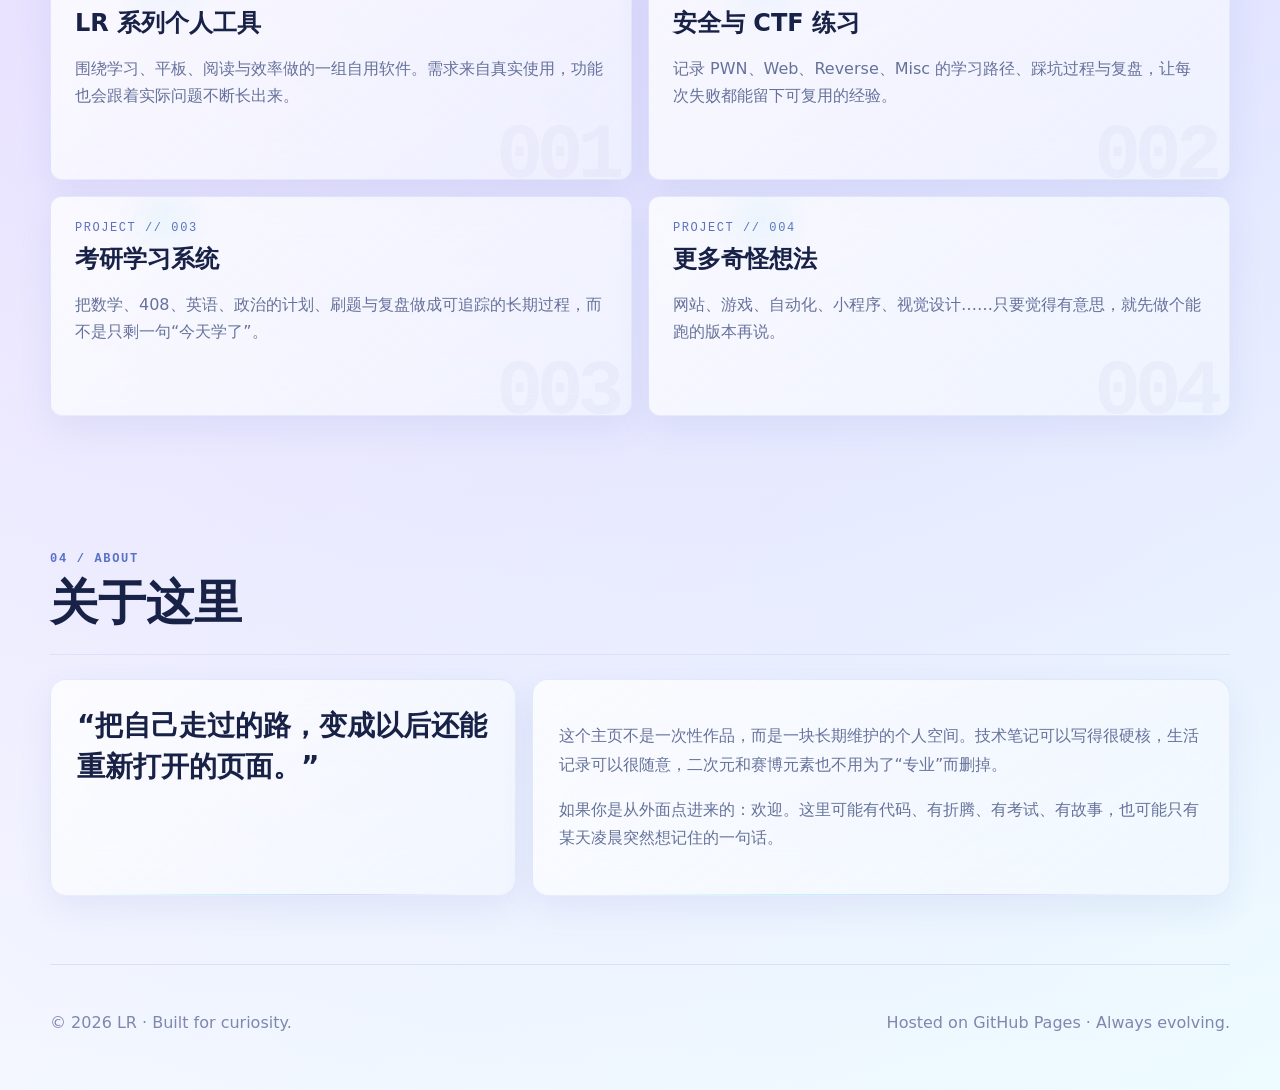
==== commit d0aa6fde: "Add LR OS app matrix and full local suite UI" ====
--- a/site/index.html
+++ b/site/index.html
@@ -6,6 +6,10 @@
   <meta name="theme-color" content="#eef4ff" />
   <meta name="description" content="LR CyberSpace：个人数字基地、工具中心、GitHub 动态、学习与项目记录。" />
   <title>LR // CyberSpace</title>
+  <link rel="manifest" href="./manifest.webmanifest" />
+  <link rel="icon" href="./lr-icon.svg" type="image/svg+xml" />
+  <meta name="apple-mobile-web-app-capable" content="yes" />
+  <meta name="apple-mobile-web-app-title" content="LR//OS" />
   <style>
     :root{
       --bg:#f8fbff;--bg2:#eef4ff;--card:rgba(255,255,255,.64);--line:rgba(110,126,255,.18);
@@ -582,6 +586,55 @@
     @media(max-width:900px){.cyberQuickCard{grid-column:span 6}.ghRadar{grid-template-columns:1fr}}
     @media(max-width:560px){.cyberQuickCard{grid-column:span 12}.toolModeRow{grid-template-columns:1fr}.ghEvent{grid-template-columns:auto 1fr}.ghEvent time{display:none}}
 
+  
+    /* === LR//OS SUITE === */
+    .appMatrix{display:grid;grid-template-columns:repeat(12,1fr);gap:12px}
+    .appCard{grid-column:span 4;padding:18px;min-height:190px;display:flex;flex-direction:column;gap:8px}
+    .appCardTop{display:flex;align-items:center;justify-content:space-between;gap:8px}
+    .appGlyph{font-size:23px}.appState{padding:5px 7px;border-radius:6px;background:rgba(70,107,215,.08);font:900 8px ui-monospace,monospace;color:#5369b7}
+    .appCard h3{margin:3px 0;font-size:19px;color:#283b83}.appCard p{margin:0;color:var(--muted);font-size:12px;line-height:1.6}
+    .appActions{display:flex;gap:7px;flex-wrap:wrap;margin-top:auto;padding-top:8px}
+    .miniBtn{border:1px solid rgba(76,104,204,.14);background:rgba(255,255,255,.78);color:#4056ad;border-radius:8px;padding:8px 9px;font:900 9px ui-monospace,monospace;cursor:pointer}
+    .miniBtn.primary{border:0;background:linear-gradient(118deg,#5368df,#7169f4,#35bfdc);color:white}
+    .suiteGrid{display:grid;grid-template-columns:220px 1fr;gap:12px;min-height:380px}
+    .suiteSide{padding:12px;border-radius:12px;background:rgba(75,103,207,.055);border:1px solid rgba(75,103,207,.09)}
+    .suiteSide button{width:100%;text-align:left;border:0;background:transparent;color:#5264a8;padding:10px;border-radius:8px;font-weight:900;cursor:pointer}
+    .suiteSide button:hover,.suiteSide button.active{background:rgba(74,107,215,.09);color:#304a9f}
+    .suiteMain{min-width:0}.suiteToolbar{display:flex;gap:8px;flex-wrap:wrap;margin-bottom:10px}
+    .suiteInput,.suiteText,.endpointInput{border:1px solid rgba(79,105,203,.14);background:rgba(255,255,255,.82);border-radius:9px;padding:10px 11px;outline:0;color:#28376f}
+    .suiteInput{min-width:180px;flex:1}.suiteText{width:100%;min-height:220px;resize:vertical;line-height:1.65}
+    .vaultList,.memoryList,.clipList,.macroList,.integrationList{display:grid;gap:7px;max-height:330px;overflow:auto}
+    .listRow{display:grid;grid-template-columns:1fr auto;gap:8px;align-items:center;padding:10px;border-radius:9px;background:rgba(255,255,255,.64);border:1px solid rgba(75,104,205,.09)}
+    .listRow b{font-size:12px;color:#354996}.listRow small{display:block;color:#8690b1;margin-top:3px}
+    .rowActions{display:flex;gap:5px}.rowActions button{border:0;border-radius:6px;background:rgba(74,105,210,.08);color:#5266ad;padding:6px 7px;cursor:pointer;font-weight:900}
+    .filePreview{padding:12px;border-radius:10px;background:#0b1430;color:#dce9ff;min-height:220px;white-space:pre-wrap;overflow:auto;font:12px/1.6 ui-monospace,monospace}
+    .memoryEditor{display:grid;gap:8px}.memoryTitle{font-size:16px;font-weight:900}
+    .macroEditor{display:grid;gap:8px}.macroHelp{padding:10px;border-radius:9px;background:#0b1430;color:#a9b9de;font:10px/1.7 ui-monospace,monospace}
+    .imageStage{display:grid;place-items:center;min-height:280px;border-radius:12px;background:#0b1430;overflow:auto}
+    #imageCanvas{max-width:100%;height:auto;background:#fff}
+    .pdfFrame{width:100%;height:440px;border:0;border-radius:10px;background:#eef3ff}
+    .clipComposer{display:grid;gap:8px;margin-bottom:10px}.clipComposer textarea{min-height:90px}
+    .remoteGrid{display:grid;grid-template-columns:repeat(2,1fr);gap:10px}
+    .remoteCard{padding:14px;border-radius:11px;background:rgba(255,255,255,.67);border:1px solid rgba(75,104,205,.1)}
+    .remoteCard h4{margin:0 0 6px;color:#334795}.remoteCard p{font-size:11px;color:#7c87aa;line-height:1.55}
+    .endpointRow{display:flex;gap:6px;margin-top:8px}.endpointInput{min-width:0;flex:1;padding:8px;font-size:11px}
+    .shellModes{display:grid;grid-template-columns:repeat(3,1fr);gap:10px}
+    .shellMode{padding:18px;border-radius:12px;border:1px solid rgba(77,105,204,.12);background:rgba(255,255,255,.72);cursor:pointer;text-align:left}
+    .shellMode.active{outline:2px solid rgba(52,196,224,.30);background:linear-gradient(135deg,rgba(81,108,220,.10),rgba(45,201,229,.08))}
+    .shellMode b{display:block;color:#304697;font-size:17px}.shellMode small{color:#7e89ad;line-height:1.5}
+    .installBanner{display:flex;align-items:center;justify-content:space-between;gap:12px;padding:13px 15px;margin:0 0 14px;border-radius:11px;background:linear-gradient(90deg,rgba(73,106,215,.08),rgba(43,205,232,.08));border:1px solid rgba(75,105,205,.10)}
+    body[data-shell="focus"] .aurora,body[data-shell="focus"] .orb,body[data-shell="focus"] #stars,body[data-shell="focus"] #netCanvas,body[data-shell="focus"] .hexGrid,body[data-shell="focus"] .scanlines,body[data-shell="focus"] .systemRail,body[data-shell="focus"] .hudCorner{display:none!important}
+    body[data-shell="focus"]{background:#f8faff}
+    body[data-shell="handheld"] .desktopDock{padding:12px 14px!important;border-radius:24px!important;gap:12px}
+    body[data-shell="handheld"] .dockBtn{width:54px!important;height:54px!important;border-radius:15px!important;font-size:18px}
+    body[data-shell="handheld"] .nav{max-width:760px}
+    body[data-shell="handheld"] .shell{max-width:900px}
+    .integrationModalRow{display:grid;grid-template-columns:1fr auto;gap:8px;align-items:center;padding:10px;border-bottom:1px solid rgba(78,105,200,.08)}
+    .integrationModalRow:last-child{border-bottom:0}.integrationModalRow strong{color:#354a99}.integrationModalRow span{display:block;font-size:10px;color:#818cab;margin-top:3px}
+    .integrationControls{display:flex;gap:5px}.integrationControls button,.integrationControls a{border:1px solid rgba(76,104,204,.13);background:rgba(255,255,255,.77);color:#465cad;border-radius:7px;padding:7px 8px;font:900 8px ui-monospace,monospace;cursor:pointer}
+    @media(max-width:900px){.appCard{grid-column:span 6}.suiteGrid{grid-template-columns:1fr}.suiteSide{display:flex;gap:5px;overflow:auto}.suiteSide button{width:auto;white-space:nowrap}.remoteGrid{grid-template-columns:1fr}}
+    @media(max-width:560px){.appCard{grid-column:span 12}.shellModes{grid-template-columns:1fr}.pdfFrame{height:340px}}
+
   </style>
 </head>
 <body data-theme="aurora">
@@ -605,7 +658,7 @@
   <canvas id="stars"></canvas><div class="aurora one"></div><div class="aurora two"></div><div class="aurora three"></div><div id="cursorGlow"></div><div class="orb a"></div><div class="orb b"></div>
   <nav class="nav">
     <a class="brand" href="#top"><i>LR</i> // CYBERSPACE</a>
-    <div class="navlinks"><a href="#tools">工具</a><a href="#github-radar">GitHub</a><a href="#articles">文章</a><a href="#timeline">记录</a><a href="#projects">项目</a><a href="#about">关于</a></div>
+    <div class="navlinks"><a href="#tools">工具</a><a href="#app-matrix">Apps</a><a href="#github-radar">GitHub</a><a href="#articles">文章</a><a href="#timeline">记录</a><a href="#projects">项目</a><a href="#about">关于</a></div>
     <span class="pill" id="clock">--:--:--</span>
   </nav>
 
@@ -773,6 +826,26 @@
       </div>
     </section>
 
+
+    <section id="app-matrix" class="reveal">
+      <div class="head"><div><div class="eyebrow">03 / APP MATRIX</div><h2>LR//OS 应用矩阵</h2></div><p>能在浏览器本地实现的已经内置；需要桌面程序或服务器的项目，作为可配置服务节点接入。</p></div>
+      <div class="installBanner"><div><b>LR//OS PWA</b><div class="muted" style="font-size:12px">支持安装成独立网页应用；是否显示安装按钮取决于浏览器。</div></div><button class="miniBtn primary" id="installPwaBtn">INSTALL APP</button></div>
+      <div class="appMatrix" id="appMatrixCards">
+        <div class="glass appCard"><div class="appCardTop"><span class="appGlyph">🖥️</span><span class="appState">REFERENCE</span></div><h3>YukiOS</h3><p>多桌面与掌机式 Web OS 灵感节点。</p><div class="appActions"><button class="miniBtn primary" data-open-suite="shellWin">OS MODES</button><a class="miniBtn" href="https://github.com/Reeyuki/YukiOS" target="_blank">REPO ↗</a></div></div>
+        <div class="glass appCard"><div class="appCardTop"><span class="appGlyph">🌐</span><span class="appState">CONNECT</span></div><h3>ArozOS</h3><p>服务器 / NAS Web 桌面，部署后可把地址接回 LR//OS。</p><div class="appActions"><button class="miniBtn primary" data-open-suite="remoteWin">CONNECT</button><a class="miniBtn" href="https://github.com/tobychui/arozos" target="_blank">REPO ↗</a></div></div>
+        <div class="glass appCard"><div class="appCardTop"><span class="appGlyph">🛰️</span><span class="appState">CONNECT</span></div><h3>FreeRemoteDesk</h3><p>远程电脑服务节点；浏览器本身不会绕过远程端部署要求。</p><div class="appActions"><button class="miniBtn primary" data-open-suite="remoteWin">REMOTE HUB</button><a class="miniBtn" href="https://github.com/Teylersf/freeremotedesk" target="_blank">REPO ↗</a></div></div>
+        <div class="glass appCard"><div class="appCardTop"><span class="appGlyph">🤖</span><span class="appState">LOCAL LITE</span></div><h3>Writ</h3><p>在 LR//OS 里内置一个受限的本地 Macro Hub，用来编排站内动作和链接。</p><div class="appActions"><button class="miniBtn primary" data-open-suite="automationWin">AUTOMATE</button><a class="miniBtn" href="https://github.com/usewrit/writ" target="_blank">REPO ↗</a></div></div>
+        <div class="glass appCard"><div class="appCardTop"><span class="appGlyph">🧠</span><span class="appState">LOCAL MEMORY</span></div><h3>screenpipe</h3><p>完整屏幕记忆需要桌面程序；网页侧先提供本地 Memory Vault。</p><div class="appActions"><button class="miniBtn primary" data-open-suite="memoryWin">MEMORY</button><a class="miniBtn" href="https://github.com/screenpipe/screenpipe" target="_blank">REPO ↗</a></div></div>
+        <div class="glass appCard"><div class="appCardTop"><span class="appGlyph">🎨</span><span class="appState">BUILT-IN</span></div><h3>Picasso Studio</h3><p>内置轻量 Image Lab：旋转、翻转、灰度、反相、导出。</p><div class="appActions"><button class="miniBtn primary" data-open-suite="imageWin">IMAGE LAB</button><a class="miniBtn" href="https://github.com/AfterRealm/picasso-studio" target="_blank">REPO ↗</a></div></div>
+        <div class="glass appCard"><div class="appCardTop"><span class="appGlyph">🧹</span><span class="appState">LOCAL VAULT</span></div><h3>Mouzi</h3><p>浏览器不能后台整理系统下载目录；这里提供本地文件仓与分类入口。</p><div class="appActions"><button class="miniBtn primary" data-open-suite="vaultWin">FILE VAULT</button><a class="miniBtn" href="https://github.com/hsr88/mouzi" target="_blank">REPO ↗</a></div></div>
+        <div class="glass appCard"><div class="appCardTop"><span class="appGlyph">🧠</span><span class="appState">CONNECT</span></div><h3>Zeraix</h3><p>AI 工作台服务节点，可保存自己的部署地址。</p><div class="appActions"><button class="miniBtn primary" data-open-suite="appStoreWin">CONFIGURE</button><a class="miniBtn" href="https://github.com/zeraix/zeraix" target="_blank">REPO ↗</a></div></div>
+        <div class="glass appCard"><div class="appCardTop"><span class="appGlyph">🐼</span><span class="appState">BUILT-IN LITE</span></div><h3>PandaClip</h3><p>内置本地 Clipboard Vault，手动保存、检索和复制常用片段。</p><div class="appActions"><button class="miniBtn primary" data-open-suite="clipboardWin">CLIPBOARD</button><a class="miniBtn" href="https://github.com/xfloukiex-lab/pandaclip" target="_blank">REPO ↗</a></div></div>
+        <div class="glass appCard"><div class="appCardTop"><span class="appGlyph">🎥</span><span class="appState">CONNECT</span></div><h3>Cap</h3><p>录屏服务节点；可配置你的自托管 Cap 地址。</p><div class="appActions"><button class="miniBtn primary" data-open-suite="appStoreWin">CONFIGURE</button><a class="miniBtn" href="https://github.com/CapSoftware/Cap" target="_blank">REPO ↗</a></div></div>
+        <div class="glass appCard"><div class="appCardTop"><span class="appGlyph">📄</span><span class="appState">PREVIEW + CONNECT</span></div><h3>Stirling PDF</h3><p>内置 PDF 本地预览；复杂处理可接自托管 Stirling PDF。</p><div class="appActions"><button class="miniBtn primary" data-open-suite="pdfWin">PDF CENTER</button><a class="miniBtn" href="https://github.com/Stirling-Tools/Stirling-PDF" target="_blank">REPO ↗</a></div></div>
+        <div class="glass appCard"><div class="appCardTop"><span class="appGlyph">🌌</span><span class="appState">REFERENCE</span></div><h3>NovaOS</h3><p>PWA、App Store 与 Web 桌面灵感节点，已融入 LR//OS 的安装和应用矩阵。</p><div class="appActions"><button class="miniBtn primary" data-open-suite="appStoreWin">APP MATRIX</button><a class="miniBtn" href="https://github.com/runnova/NovaOS" target="_blank">REPO ↗</a></div></div>
+      </div>
+    </section>
+
     <section id="articles" class="reveal">
       <div class="head"><div><div class="eyebrow">01 / NOTES</div><h2>最近写了什么</h2></div><p>技术、学习和碎碎念都放在这里。点击卡片可以直接阅读。</p></div>
       <div class="filter" id="filters"></div><div class="posts" id="posts"></div>
@@ -825,6 +898,15 @@
     <button class="dockBtn" data-win="deviceWin" title="设备状态" data-label="DEVICE">▣</button>
     <button class="dockBtn" data-win="toolDeckWin" title="LR Tool Deck" data-label="TOOLS">⌁</button>
     <button class="dockBtn" data-win="githubWin" title="GitHub Radar" data-label="GITHUB">GH</button>
+    <button class="dockBtn" data-win="appStoreWin" title="App Matrix" data-label="APPS">▦</button>
+    <button class="dockBtn" data-win="vaultWin" title="File Vault" data-label="FILES">▤</button>
+    <button class="dockBtn" data-win="memoryWin" title="Memory Vault" data-label="MEMORY">◌</button>
+    <button class="dockBtn" data-win="automationWin" title="Automation Hub" data-label="MACRO">▶</button>
+    <button class="dockBtn" data-win="imageWin" title="Image Lab" data-label="IMAGE">◇</button>
+    <button class="dockBtn" data-win="pdfWin" title="PDF Center" data-label="PDF">P</button>
+    <button class="dockBtn" data-win="clipboardWin" title="Clipboard Vault" data-label="CLIP">C</button>
+    <button class="dockBtn" data-win="remoteWin" title="Remote Hub" data-label="REMOTE">R</button>
+    <button class="dockBtn" data-win="shellWin" title="OS Modes" data-label="MODE">M</button>
     <button class="dockBtn" data-win="aiWin" title="LR AI Core" data-label="AI CORE">◈</button>
     <button class="dockBtn" data-win="universeWin" title="项目宇宙" data-label="UNIVERSE">◎</button>
     <button class="dockBtn" data-win="terminalWin" title="终端" data-label="TERMINAL">⌘</button>
@@ -937,6 +1019,78 @@
       <div class="ghHead"><div><div class="mono">github.com/LLR6</div><div style="font-size:24px;font-weight:1000;color:#26377d;margin-top:5px">PUBLIC ACTIVITY RADAR</div></div><button class="ghRefresh" id="ghRefreshWindow">REFRESH</button></div>
       <div class="ghEvents" style="padding:4px 0 0"><div id="ghEventsWindow"><div class="muted">Waiting for GitHub signal…</div></div></div>
     </div>
+  </div>
+
+
+  <div class="osWindow" id="appStoreWin">
+    <div class="winBar"><i class="winDot wd1"></i><i class="winDot wd2"></i><i class="winDot wd3"></i><span class="winTitle">LR_APP_MATRIX.pkg</span><div class="winActions"><button class="minWin">—</button><button class="closeWin">×</button></div></div>
+    <div class="winBody"><div class="muted" style="margin-bottom:10px">给任意外部项目保存你的部署地址。保存后点 OPEN 就能从 LR//OS 启动。</div><div id="integrationList" class="integrationList"></div></div>
+  </div>
+
+  <div class="osWindow" id="vaultWin">
+    <div class="winBar"><i class="winDot wd1"></i><i class="winDot wd2"></i><i class="winDot wd3"></i><span class="winTitle">LOCAL_FILE_VAULT.idb</span><div class="winActions"><button class="minWin">—</button><button class="closeWin">×</button></div></div>
+    <div class="winBody">
+      <input id="vaultFileInput" type="file" multiple hidden />
+      <div class="suiteToolbar"><button class="miniBtn primary" id="vaultImportBtn">IMPORT FILES</button><button class="miniBtn" id="vaultNewTextBtn">NEW TEXT</button><input class="suiteInput" id="vaultSearch" placeholder="搜索文件名…" /></div>
+      <div class="suiteGrid"><div class="vaultList" id="vaultList"></div><div><div class="filePreview" id="vaultPreview">选择一个文件预览。文本和图片可直接预览，其它文件可下载。</div><div class="suiteToolbar" style="margin-top:8px"><button class="miniBtn" id="vaultDownloadBtn">DOWNLOAD</button><button class="miniBtn" id="vaultDeleteBtn">DELETE</button></div></div></div>
+    </div>
+  </div>
+
+  <div class="osWindow" id="memoryWin">
+    <div class="winBar"><i class="winDot wd1"></i><i class="winDot wd2"></i><i class="winDot wd3"></i><span class="winTitle">MEMORY_VAULT.local</span><div class="winActions"><button class="minWin">—</button><button class="closeWin">×</button></div></div>
+    <div class="winBody">
+      <div class="suiteToolbar"><button class="miniBtn primary" id="memoryNew">NEW MEMORY</button><input class="suiteInput" id="memorySearch" placeholder="搜索记忆…" /></div>
+      <div class="suiteGrid"><div class="memoryList" id="memoryList"></div><div class="memoryEditor"><input class="suiteInput memoryTitle" id="memoryTitle" placeholder="标题" /><textarea class="suiteText" id="memoryText" placeholder="记下你不想忘掉的东西…"></textarea><div class="suiteToolbar"><button class="miniBtn primary" id="memorySave">SAVE</button><button class="miniBtn" id="memoryDelete">DELETE</button></div></div></div>
+    </div>
+  </div>
+
+  <div class="osWindow" id="automationWin">
+    <div class="winBar"><i class="winDot wd1"></i><i class="winDot wd2"></i><i class="winDot wd3"></i><span class="winTitle">AUTOMATION_HUB.local</span><div class="winActions"><button class="minWin">—</button><button class="closeWin">×</button></div></div>
+    <div class="winBody">
+      <div class="suiteGrid"><div><div class="suiteToolbar"><button class="miniBtn primary" id="macroNew">NEW MACRO</button></div><div class="macroList" id="macroList"></div></div><div class="macroEditor"><input class="suiteInput" id="macroName" placeholder="Macro 名称" /><textarea class="suiteText" id="macroScript" placeholder="每行一个命令，例如：&#10;theme ice&#10;open tools&#10;goto projects"></textarea><div class="macroHelp">支持：theme aurora|sakura|ice · open tools|github|memory|files|image|pdf|clipboard|remote|apps · goto lab|tools|github-radar|articles|timeline|projects|about · url https://example.com · wait 500</div><div class="suiteToolbar"><button class="miniBtn primary" id="macroRun">RUN</button><button class="miniBtn" id="macroSave">SAVE</button><button class="miniBtn" id="macroDelete">DELETE</button></div></div></div>
+    </div>
+  </div>
+
+  <div class="osWindow" id="imageWin">
+    <div class="winBar"><i class="winDot wd1"></i><i class="winDot wd2"></i><i class="winDot wd3"></i><span class="winTitle">IMAGE_LAB.canvas</span><div class="winActions"><button class="minWin">—</button><button class="closeWin">×</button></div></div>
+    <div class="winBody">
+      <input type="file" id="imageFileInput" accept="image/*" hidden />
+      <div class="suiteToolbar"><button class="miniBtn primary" id="imageOpen">OPEN IMAGE</button><button class="miniBtn" data-img-action="gray">GRAYSCALE</button><button class="miniBtn" data-img-action="invert">INVERT</button><button class="miniBtn" data-img-action="rotate">ROTATE 90°</button><button class="miniBtn" data-img-action="flip">FLIP</button><button class="miniBtn" data-img-action="reset">RESET</button><button class="miniBtn" id="imageDownload">EXPORT PNG</button></div>
+      <div class="imageStage"><canvas id="imageCanvas" width="640" height="360"></canvas></div>
+    </div>
+  </div>
+
+  <div class="osWindow" id="pdfWin">
+    <div class="winBar"><i class="winDot wd1"></i><i class="winDot wd2"></i><i class="winDot wd3"></i><span class="winTitle">PDF_CENTER.local</span><div class="winActions"><button class="minWin">—</button><button class="closeWin">×</button></div></div>
+    <div class="winBody">
+      <input type="file" id="pdfFileInput" accept="application/pdf" hidden />
+      <div class="suiteToolbar"><button class="miniBtn primary" id="pdfOpen">OPEN LOCAL PDF</button><button class="miniBtn" id="openStirling">OPEN STIRLING</button></div>
+      <iframe class="pdfFrame" id="pdfFrame" title="PDF Preview"></iframe><div class="muted" style="font-size:11px;margin-top:8px">预览完全在浏览器本地；合并、拆分、OCR 等复杂操作建议连接你自己的 Stirling PDF。</div>
+    </div>
+  </div>
+
+  <div class="osWindow" id="clipboardWin">
+    <div class="winBar"><i class="winDot wd1"></i><i class="winDot wd2"></i><i class="winDot wd3"></i><span class="winTitle">CLIPBOARD_VAULT.local</span><div class="winActions"><button class="minWin">—</button><button class="closeWin">×</button></div></div>
+    <div class="winBody"><div class="clipComposer"><textarea class="suiteText" id="clipText" placeholder="粘贴或输入常用片段…"></textarea><div class="suiteToolbar"><button class="miniBtn primary" id="clipSave">SAVE CLIP</button><button class="miniBtn" id="clipRead">READ CLIPBOARD</button><input class="suiteInput" id="clipSearch" placeholder="搜索片段…" /></div></div><div class="clipList" id="clipList"></div></div>
+  </div>
+
+  <div class="osWindow" id="remoteWin">
+    <div class="winBar"><i class="winDot wd1"></i><i class="winDot wd2"></i><i class="winDot wd3"></i><span class="winTitle">REMOTE_HUB.connect</span><div class="winActions"><button class="minWin">—</button><button class="closeWin">×</button></div></div>
+    <div class="winBody"><div class="remoteGrid">
+      <div class="remoteCard"><h4>FreeRemoteDesk</h4><p>保存你自己的远程控制 Web 地址。</p><div class="endpointRow"><input class="endpointInput" data-endpoint="freeremotedesk" placeholder="https://..." /><button class="miniBtn" data-launch-endpoint="freeremotedesk">OPEN</button></div></div>
+      <div class="remoteCard"><h4>ArozOS</h4><p>服务器 / NAS Web 桌面入口。</p><div class="endpointRow"><input class="endpointInput" data-endpoint="arozos" placeholder="https://..." /><button class="miniBtn" data-launch-endpoint="arozos">OPEN</button></div></div>
+      <div class="remoteCard"><h4>screenpipe</h4><p>桌面端或 Web 服务地址。</p><div class="endpointRow"><input class="endpointInput" data-endpoint="screenpipe" placeholder="http://localhost:..." /><button class="miniBtn" data-launch-endpoint="screenpipe">OPEN</button></div></div>
+      <div class="remoteCard"><h4>Cap</h4><p>你的录屏分享服务。</p><div class="endpointRow"><input class="endpointInput" data-endpoint="cap" placeholder="https://..." /><button class="miniBtn" data-launch-endpoint="cap">OPEN</button></div></div>
+    </div><div class="suiteToolbar" style="margin-top:12px"><button class="miniBtn primary" id="saveEndpoints">SAVE ENDPOINTS</button></div></div>
+  </div>
+
+  <div class="osWindow" id="shellWin">
+    <div class="winBar"><i class="winDot wd1"></i><i class="winDot wd2"></i><i class="winDot wd3"></i><span class="winTitle">LR_OS_MODE.switch</span><div class="winActions"><button class="minWin">—</button><button class="closeWin">×</button></div></div>
+    <div class="winBody"><div class="shellModes">
+      <button class="shellMode" data-shell-mode="desktop"><b>DESKTOP</b><small>完整 LR//OS：动画、状态、Dock 与所有窗口。</small></button>
+      <button class="shellMode" data-shell-mode="focus"><b>FOCUS</b><small>关闭大部分装饰背景，学习/写作时更安静。</small></button>
+      <button class="shellMode" data-shell-mode="handheld"><b>HANDHELD</b><small>放大 Dock 与窗口交互，适合平板触控。</small></button>
+    </div></div>
   </div>
 
   <div class="osWindow" id="terminalWin">
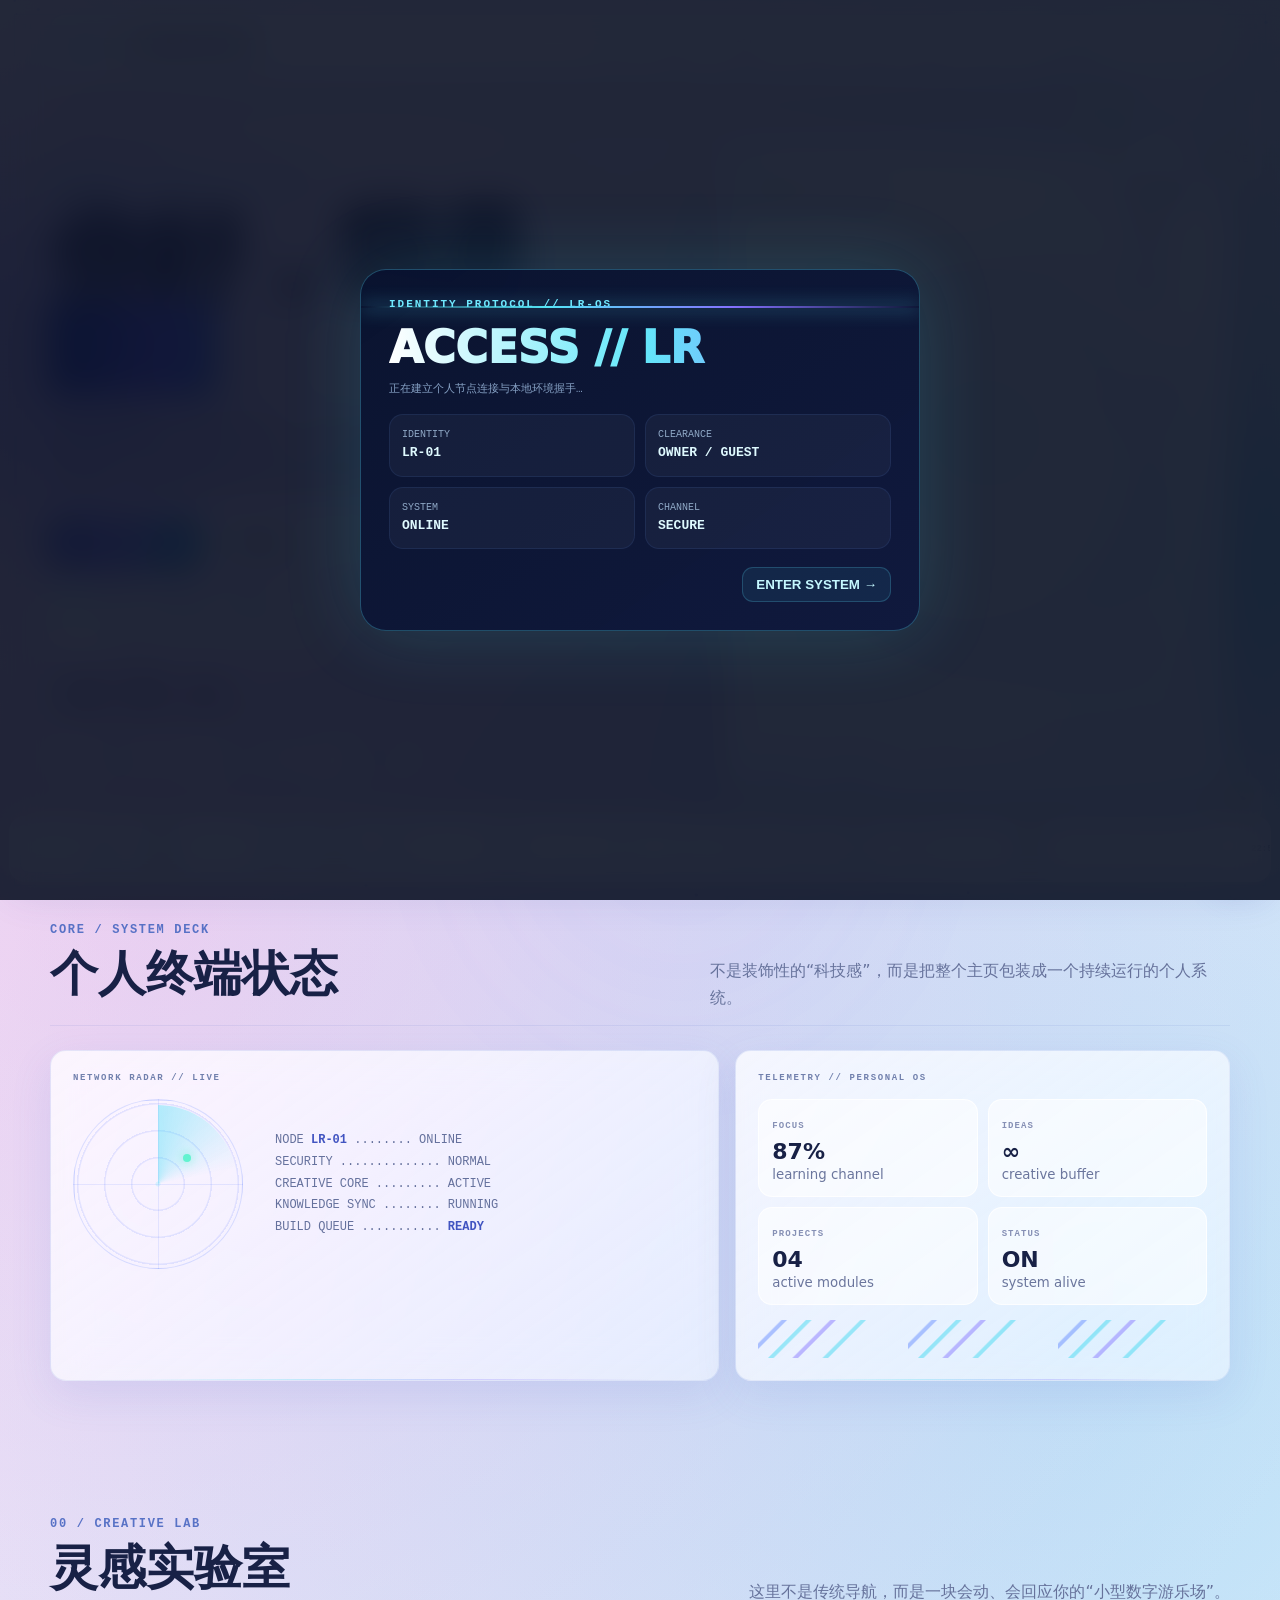
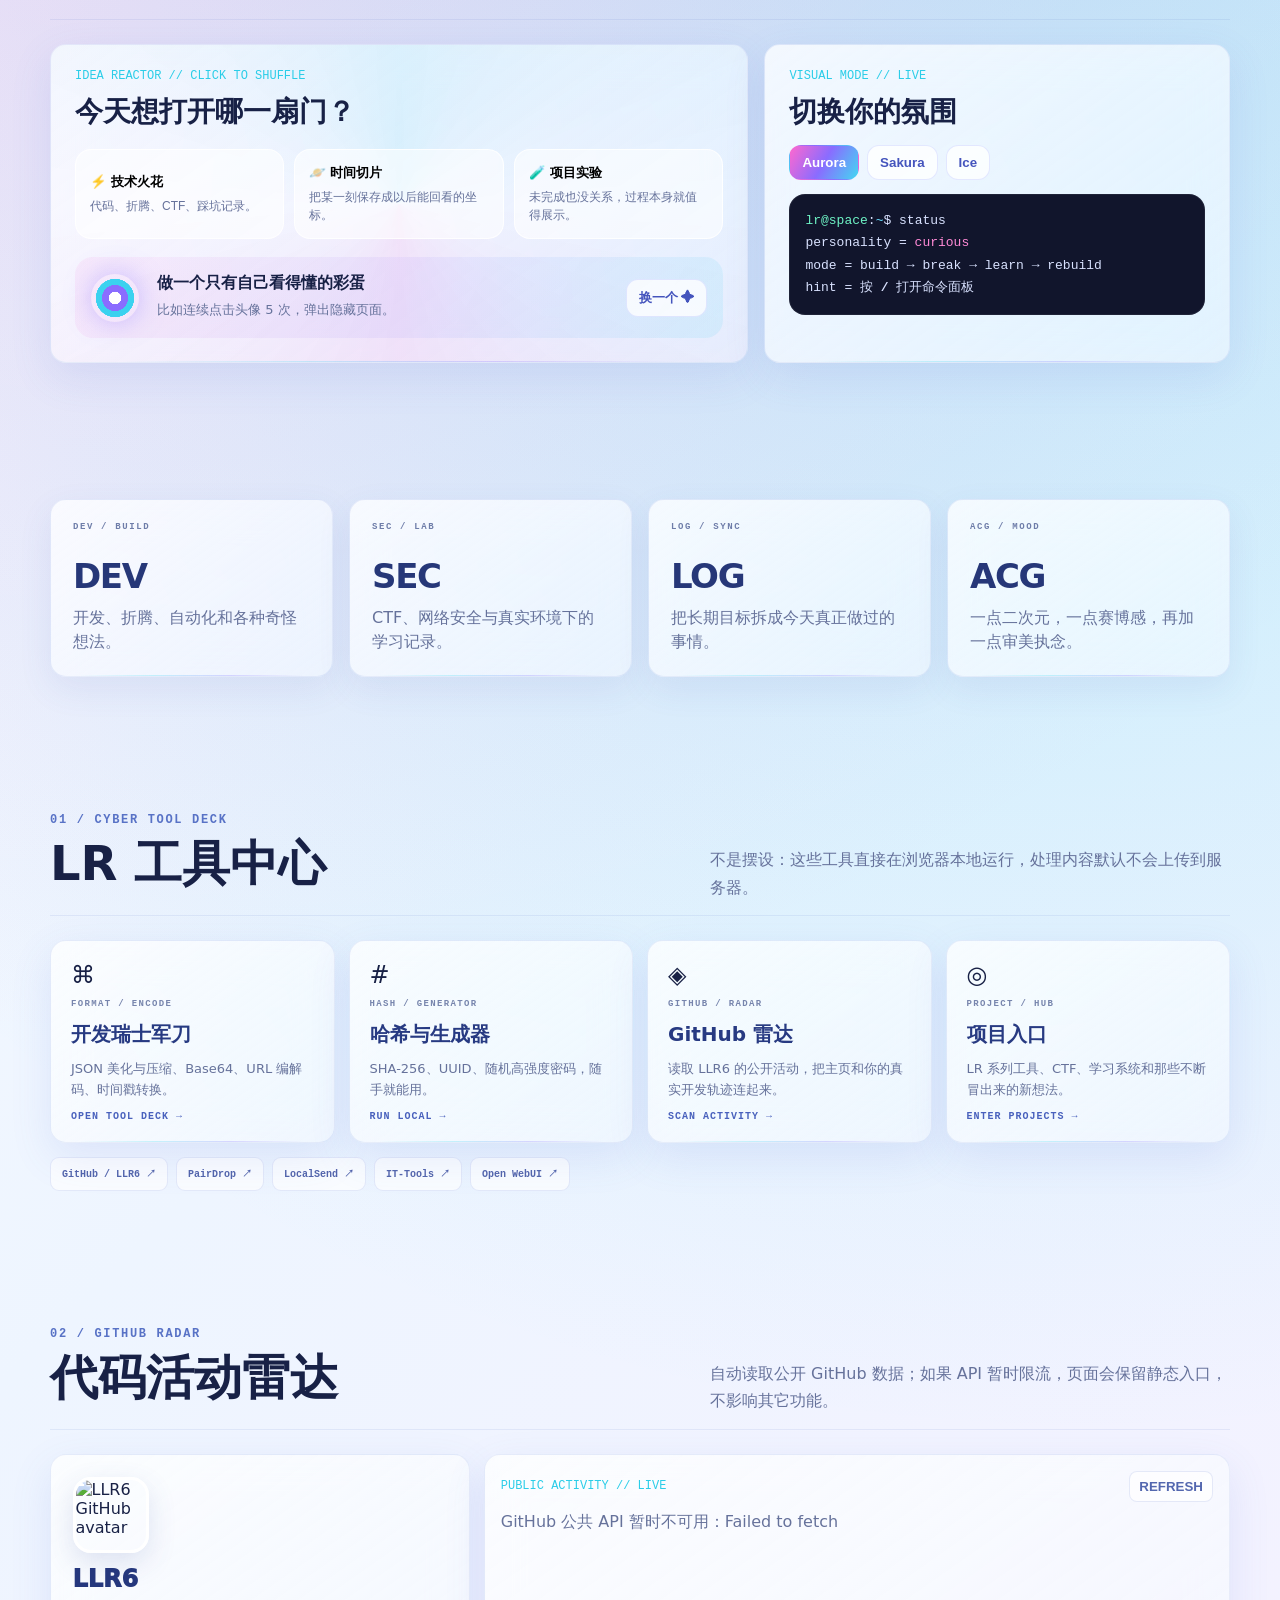
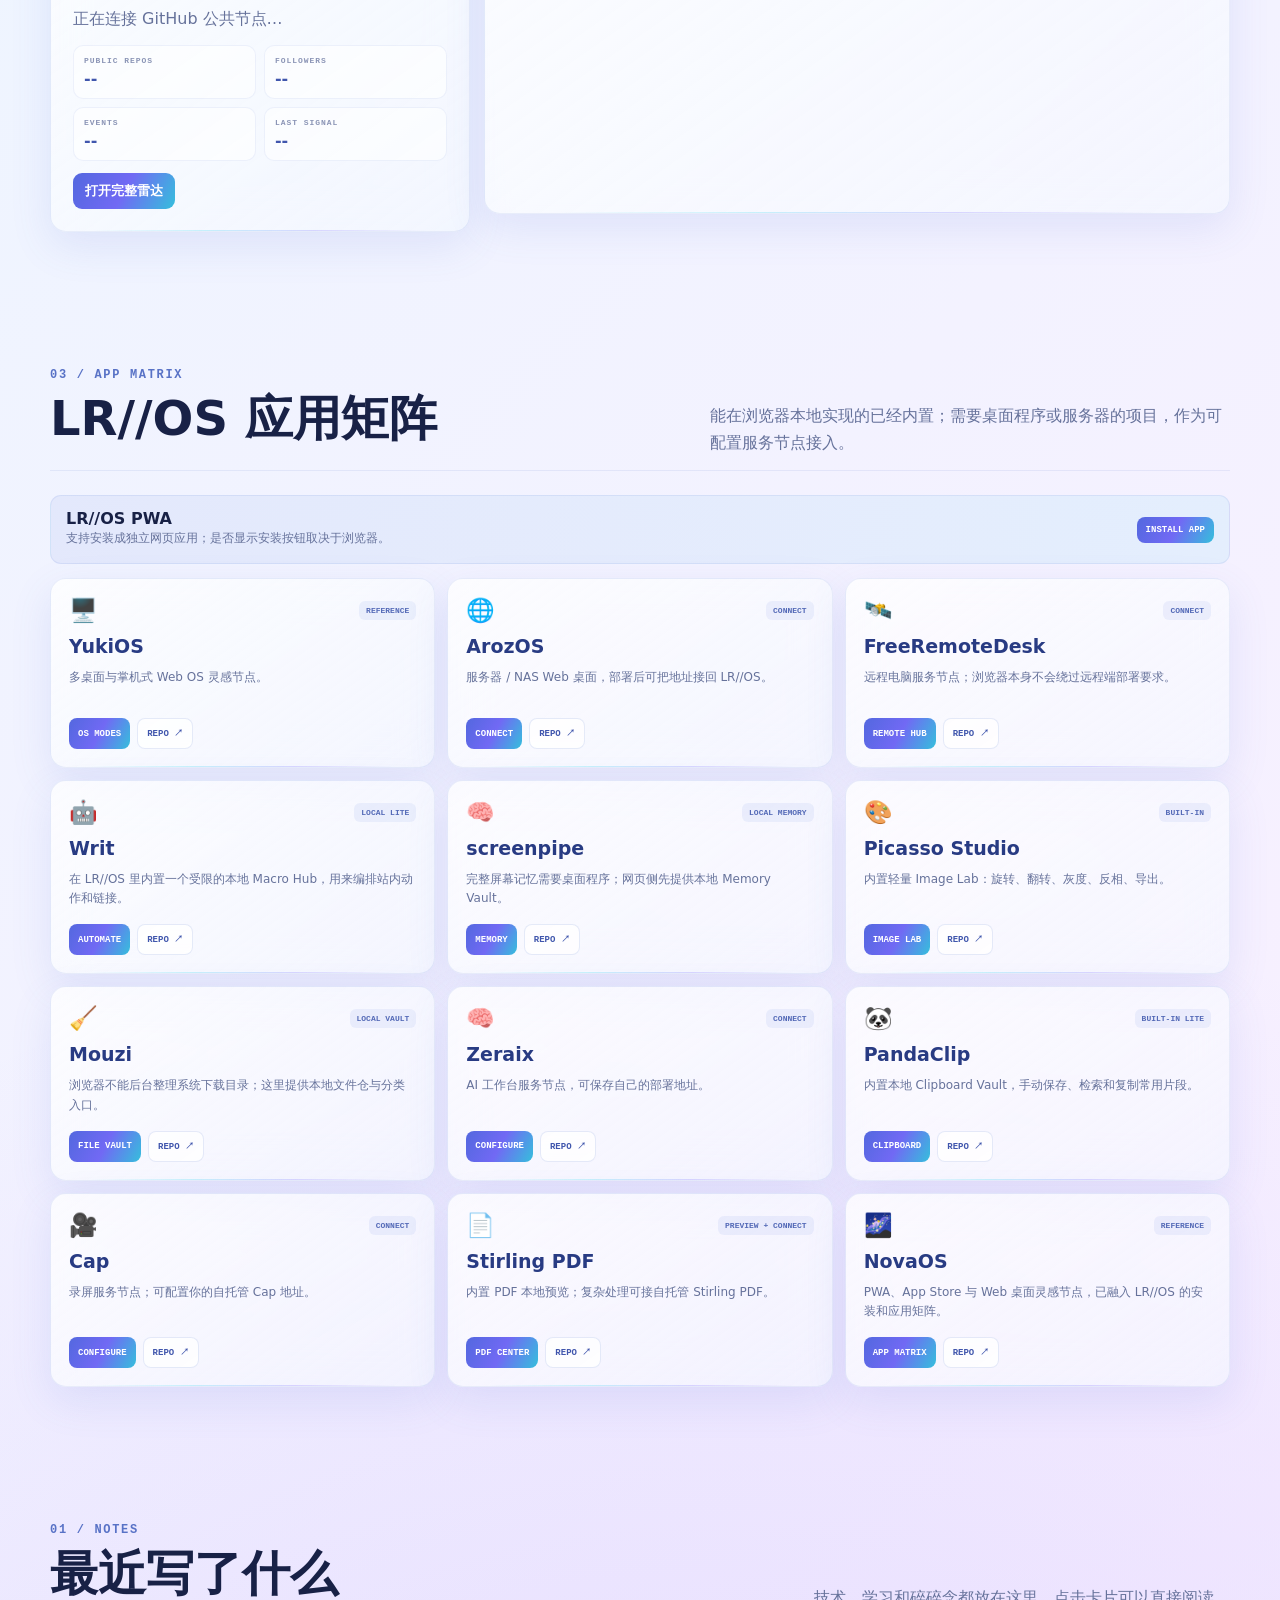
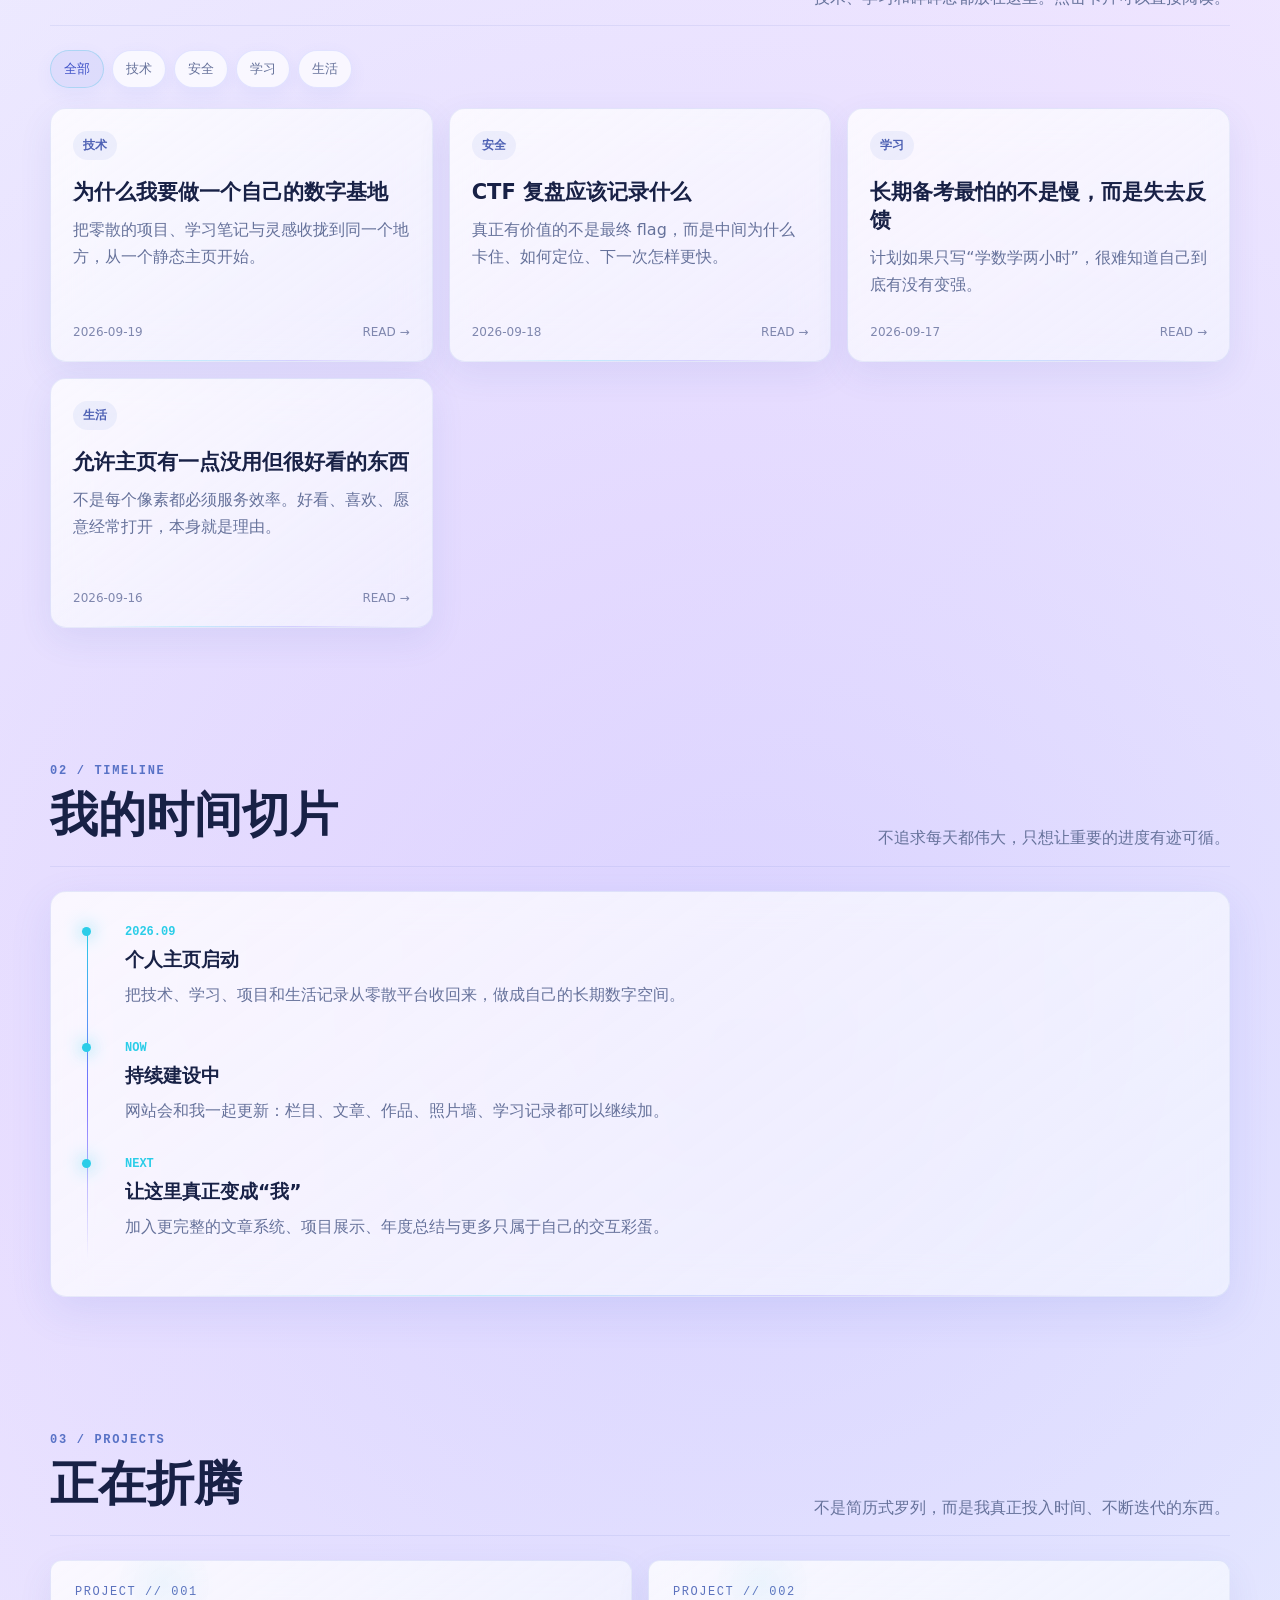
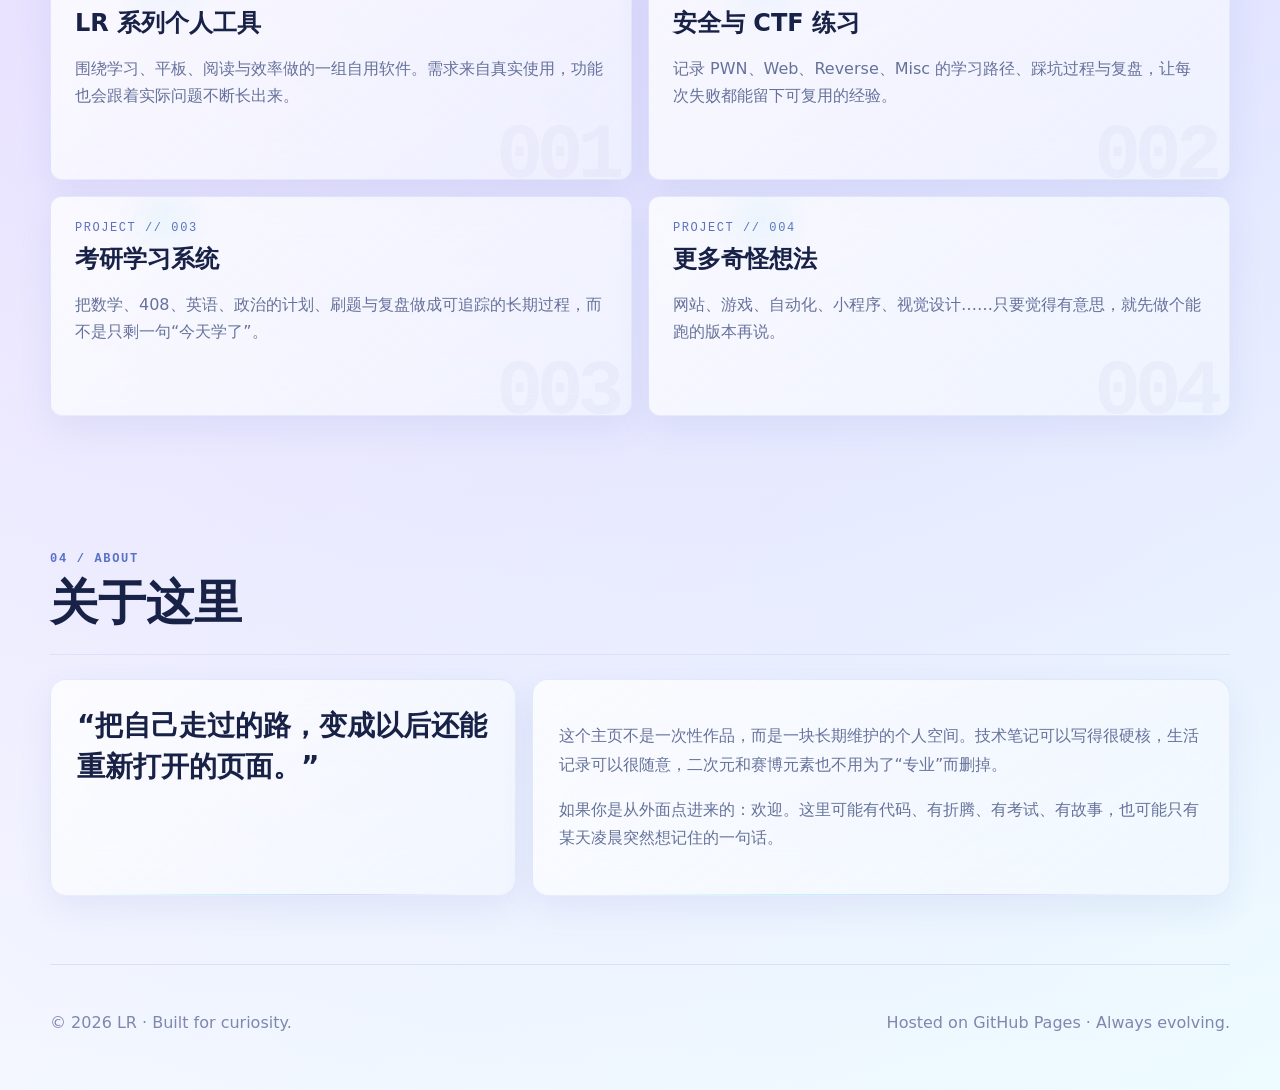
==== commit 7a85060d: "Make LR OS suite functional with local vaults apps and automation" ====
--- a/site/index.html
+++ b/site/index.html
@@ -1620,6 +1620,318 @@
       });
     }
 
+
+    // LR//OS Suite runtime
+    document.querySelectorAll("[data-open-suite]").forEach(function(el){
+      el.addEventListener("click",function(){openWin(el.dataset.openSuite)});
+    });
+
+    // PWA install + offline shell
+    var deferredInstallPrompt=null;
+    var installPwaBtn=document.getElementById("installPwaBtn");
+    window.addEventListener("beforeinstallprompt",function(e){
+      e.preventDefault();deferredInstallPrompt=e;
+      if(installPwaBtn)installPwaBtn.textContent="INSTALL LR//OS";
+    });
+    if(installPwaBtn)installPwaBtn.onclick=async function(){
+      if(deferredInstallPrompt){
+        deferredInstallPrompt.prompt();
+        try{await deferredInstallPrompt.userChoice}catch(e){}
+        deferredInstallPrompt=null;
+      }else{
+        pushNotice("PWA","如果浏览器支持安装，请使用地址栏/菜单中的“安装应用”或“添加到主屏幕”。");
+      }
+    };
+    if("serviceWorker" in navigator){
+      window.addEventListener("load",function(){navigator.serviceWorker.register("./sw.js").catch(function(){})});
+    }
+
+    // OS shell modes
+    function setShellMode(mode){
+      if(!["desktop","focus","handheld"].includes(mode))mode="desktop";
+      document.body.dataset.shell=mode;
+      localStorage.setItem("lr-shell-mode",mode);
+      document.querySelectorAll("[data-shell-mode]").forEach(function(b){b.classList.toggle("active",b.dataset.shellMode===mode)});
+      pushNotice("LR//OS MODE",mode.toUpperCase()+" 模式已启用。");
+    }
+    document.querySelectorAll("[data-shell-mode]").forEach(function(b){b.onclick=function(){setShellMode(b.dataset.shellMode)}});
+    setShellMode(localStorage.getItem("lr-shell-mode")||"desktop");
+
+    // Integration matrix / self-hosted endpoints
+    var LR_INTEGRATIONS=[
+      {id:"yukios",name:"YukiOS",repo:"https://github.com/Reeyuki/YukiOS"},
+      {id:"arozos",name:"ArozOS",repo:"https://github.com/tobychui/arozos"},
+      {id:"freeremotedesk",name:"FreeRemoteDesk",repo:"https://github.com/Teylersf/freeremotedesk"},
+      {id:"writ",name:"Writ",repo:"https://github.com/usewrit/writ"},
+      {id:"screenpipe",name:"screenpipe",repo:"https://github.com/screenpipe/screenpipe"},
+      {id:"picasso",name:"Picasso Studio",repo:"https://github.com/AfterRealm/picasso-studio"},
+      {id:"mouzi",name:"Mouzi",repo:"https://github.com/hsr88/mouzi"},
+      {id:"zeraix",name:"Zeraix",repo:"https://github.com/zeraix/zeraix"},
+      {id:"pandaclip",name:"PandaClip",repo:"https://github.com/xfloukiex-lab/pandaclip"},
+      {id:"cap",name:"Cap",repo:"https://github.com/CapSoftware/Cap"},
+      {id:"stirling",name:"Stirling PDF",repo:"https://github.com/Stirling-Tools/Stirling-PDF"},
+      {id:"novaos",name:"NovaOS",repo:"https://github.com/runnova/NovaOS"}
+    ];
+    function endpointKey(id){return "lr-endpoint-"+id}
+    function validEndpoint(url){return /^https?:\/\//i.test((url||"").trim())}
+    function launchEndpoint(id){
+      var url=localStorage.getItem(endpointKey(id))||"";
+      if(validEndpoint(url))window.open(url,"_blank","noopener,noreferrer");
+      else{pushNotice("SERVICE NODE","还没有配置 "+id+" 的服务地址。");openWin("appStoreWin")}
+    }
+    function renderIntegrationList(){
+      var box=document.getElementById("integrationList");if(!box)return;box.innerHTML="";
+      LR_INTEGRATIONS.forEach(function(app){
+        var row=document.createElement("div");row.className="integrationModalRow";
+        var left=document.createElement("div"),strong=document.createElement("strong"),span=document.createElement("span");
+        strong.textContent=app.name;span.textContent=localStorage.getItem(endpointKey(app.id))?"SERVICE CONNECTED":"REPO / ENDPOINT OPTIONAL";
+        left.appendChild(strong);left.appendChild(span);
+        var controls=document.createElement("div");controls.className="integrationControls";
+        var cfg=document.createElement("button");cfg.textContent="SET URL";cfg.onclick=function(){
+          var old=localStorage.getItem(endpointKey(app.id))||"";
+          var val=prompt(app.name+" 服务地址（http/https）",old);
+          if(val===null)return;
+          val=val.trim();
+          if(val&&!validEndpoint(val)){pushNotice("ENDPOINT","地址必须以 http:// 或 https:// 开头。");return}
+          if(val)localStorage.setItem(endpointKey(app.id),val);else localStorage.removeItem(endpointKey(app.id));
+          renderIntegrationList();syncRemoteInputs();
+        };
+        var open=document.createElement("button");open.textContent="OPEN";open.onclick=function(){launchEndpoint(app.id)};
+        var repo=document.createElement("a");repo.textContent="REPO";repo.href=app.repo;repo.target="_blank";repo.rel="noreferrer";
+        controls.appendChild(cfg);controls.appendChild(open);controls.appendChild(repo);row.appendChild(left);row.appendChild(controls);box.appendChild(row);
+      });
+    }
+    renderIntegrationList();
+    function syncRemoteInputs(){
+      document.querySelectorAll("[data-endpoint]").forEach(function(i){i.value=localStorage.getItem(endpointKey(i.dataset.endpoint))||""});
+    }
+    syncRemoteInputs();
+    var saveEndpoints=document.getElementById("saveEndpoints");
+    if(saveEndpoints)saveEndpoints.onclick=function(){
+      var bad=false;
+      document.querySelectorAll("[data-endpoint]").forEach(function(i){
+        var v=i.value.trim();
+        if(v&&!validEndpoint(v)){bad=true;i.style.outline="2px solid rgba(255,90,120,.35)";return}
+        i.style.outline="";
+        if(v)localStorage.setItem(endpointKey(i.dataset.endpoint),v);else localStorage.removeItem(endpointKey(i.dataset.endpoint));
+      });
+      if(bad){pushNotice("REMOTE HUB","有地址格式不正确。");return}
+      renderIntegrationList();pushNotice("REMOTE HUB","服务节点地址已保存。");
+    };
+    document.querySelectorAll("[data-launch-endpoint]").forEach(function(b){b.onclick=function(){launchEndpoint(b.dataset.launchEndpoint)}});
+
+    // Local File Vault using IndexedDB
+    var vaultSelected=null,vaultObjectUrl=null;
+    function openVaultDb(){
+      return new Promise(function(resolve,reject){
+        var req=indexedDB.open("lr-os-vault",1);
+        req.onupgradeneeded=function(){var db=req.result;if(!db.objectStoreNames.contains("files"))db.createObjectStore("files",{keyPath:"id"})};
+        req.onsuccess=function(){resolve(req.result)};req.onerror=function(){reject(req.error)};
+      });
+    }
+    async function vaultAll(){
+      var db=await openVaultDb();
+      return new Promise(function(resolve,reject){var tx=db.transaction("files","readonly"),r=tx.objectStore("files").getAll();r.onsuccess=function(){resolve(r.result||[])};r.onerror=function(){reject(r.error)}});
+    }
+    async function vaultPut(obj){
+      var db=await openVaultDb();
+      return new Promise(function(resolve,reject){var tx=db.transaction("files","readwrite");tx.objectStore("files").put(obj);tx.oncomplete=resolve;tx.onerror=function(){reject(tx.error)}});
+    }
+    async function vaultRemove(id){
+      var db=await openVaultDb();
+      return new Promise(function(resolve,reject){var tx=db.transaction("files","readwrite");tx.objectStore("files").delete(id);tx.oncomplete=resolve;tx.onerror=function(){reject(tx.error)}});
+    }
+    async function renderVault(){
+      var box=document.getElementById("vaultList");if(!box)return;
+      var q=(document.getElementById("vaultSearch").value||"").toLowerCase(),items=await vaultAll();
+      items.sort(function(a,b){return (b.updated||0)-(a.updated||0)});box.innerHTML="";
+      items.filter(function(x){return x.name.toLowerCase().includes(q)}).forEach(function(x){
+        var row=document.createElement("div");row.className="listRow";row.style.cursor="pointer";
+        var d=document.createElement("div"),b=document.createElement("b"),sm=document.createElement("small");
+        b.textContent=x.name;sm.textContent=(x.type||"file")+" · "+Math.max(1,Math.round((x.size||0)/1024))+" KB";
+        d.appendChild(b);d.appendChild(sm);row.appendChild(d);
+        row.onclick=function(){vaultSelected=x;previewVault(x)};
+        box.appendChild(row);
+      });
+      if(!box.children.length)box.innerHTML='<div class="muted">文件仓为空。导入一些文件试试。</div>';
+    }
+    async function previewVault(x){
+      var p=document.getElementById("vaultPreview");if(vaultObjectUrl){URL.revokeObjectURL(vaultObjectUrl);vaultObjectUrl=null}
+      if(!x||!x.blob){p.textContent="无法读取该文件。";return}
+      if((x.type||"").startsWith("image/")){
+        vaultObjectUrl=URL.createObjectURL(x.blob);p.innerHTML="";var img=document.createElement("img");img.src=vaultObjectUrl;img.style.maxWidth="100%";img.style.maxHeight="360px";p.appendChild(img);
+      }else if((x.type||"").startsWith("text/")||/\.(txt|md|json|js|css|html|py|java|c|cpp|csv)$/i.test(x.name)){
+        try{p.textContent=await x.blob.text()}catch(e){p.textContent="文本预览失败。"}
+      }else p.textContent=x.name+"\nTYPE: "+(x.type||"unknown")+"\nSIZE: "+x.size+" bytes\n\n此类型不直接预览，可以下载到本机。";
+    }
+    var vaultImportBtn=document.getElementById("vaultImportBtn"),vaultFileInput=document.getElementById("vaultFileInput");
+    if(vaultImportBtn)vaultImportBtn.onclick=function(){vaultFileInput.click()};
+    if(vaultFileInput)vaultFileInput.onchange=async function(){
+      for(var i=0;i<vaultFileInput.files.length;i++){
+        var file=vaultFileInput.files[i];
+        await vaultPut({id:(crypto.randomUUID?crypto.randomUUID():String(Date.now())+"-"+i),name:file.name,type:file.type,size:file.size,updated:Date.now(),blob:file});
+      }
+      vaultFileInput.value="";await renderVault();pushNotice("FILE VAULT","文件已存入浏览器本地 IndexedDB。");
+    };
+    var vaultNewTextBtn=document.getElementById("vaultNewTextBtn");
+    if(vaultNewTextBtn)vaultNewTextBtn.onclick=async function(){
+      var name=prompt("文件名","note.txt");if(!name)return;var body=prompt("文本内容","");if(body===null)return;
+      var blob=new Blob([body],{type:"text/plain;charset=utf-8"});await vaultPut({id:crypto.randomUUID?crypto.randomUUID():String(Date.now()),name:name,type:blob.type,size:blob.size,updated:Date.now(),blob:blob});renderVault();
+    };
+    var vaultSearch=document.getElementById("vaultSearch");if(vaultSearch)vaultSearch.oninput=renderVault;
+    var vaultDownloadBtn=document.getElementById("vaultDownloadBtn");if(vaultDownloadBtn)vaultDownloadBtn.onclick=function(){
+      if(!vaultSelected){pushNotice("FILE VAULT","先选择一个文件。");return}
+      var url=URL.createObjectURL(vaultSelected.blob),a=document.createElement("a");a.href=url;a.download=vaultSelected.name;a.click();setTimeout(function(){URL.revokeObjectURL(url)},1200);
+    };
+    var vaultDeleteBtn=document.getElementById("vaultDeleteBtn");if(vaultDeleteBtn)vaultDeleteBtn.onclick=async function(){
+      if(!vaultSelected)return;await vaultRemove(vaultSelected.id);vaultSelected=null;document.getElementById("vaultPreview").textContent="选择一个文件预览。";renderVault();
+    };
+    renderVault();
+
+    // Memory Vault
+    var memorySelected=null;
+    function loadMemories(){try{return JSON.parse(localStorage.getItem("lr-memories")||"[]")}catch(e){return[]}}
+    function saveMemories(arr){localStorage.setItem("lr-memories",JSON.stringify(arr))}
+    function renderMemories(){
+      var box=document.getElementById("memoryList");if(!box)return;var q=(document.getElementById("memorySearch").value||"").toLowerCase(),arr=loadMemories();box.innerHTML="";
+      arr.filter(function(x){return (x.title+" "+x.text).toLowerCase().includes(q)}).sort(function(a,b){return b.updated-a.updated}).forEach(function(x){
+        var row=document.createElement("div");row.className="listRow";row.style.cursor="pointer";
+        var d=document.createElement("div"),b=document.createElement("b"),sm=document.createElement("small");b.textContent=x.title||"未命名记忆";sm.textContent=new Date(x.updated).toLocaleString();
+        d.appendChild(b);d.appendChild(sm);row.appendChild(d);row.onclick=function(){memorySelected=x.id;document.getElementById("memoryTitle").value=x.title;document.getElementById("memoryText").value=x.text};box.appendChild(row);
+      });
+      if(!box.children.length)box.innerHTML='<div class="muted">还没有记忆。随手记一点。</div>';
+    }
+    document.getElementById("memoryNew").onclick=function(){memorySelected=null;document.getElementById("memoryTitle").value="";document.getElementById("memoryText").value="";document.getElementById("memoryTitle").focus()};
+    document.getElementById("memorySave").onclick=function(){
+      var title=document.getElementById("memoryTitle").value.trim()||"未命名记忆",text=document.getElementById("memoryText").value,arr=loadMemories(),now=Date.now();
+      if(memorySelected){var x=arr.find(function(m){return m.id===memorySelected});if(x){x.title=title;x.text=text;x.updated=now}}
+      else{memorySelected=crypto.randomUUID?crypto.randomUUID():String(now);arr.push({id:memorySelected,title:title,text:text,updated:now})}
+      saveMemories(arr);renderMemories();pushNotice("MEMORY VAULT","记忆已保存在当前浏览器。");
+    };
+    document.getElementById("memoryDelete").onclick=function(){if(!memorySelected)return;saveMemories(loadMemories().filter(function(x){return x.id!==memorySelected}));memorySelected=null;document.getElementById("memoryTitle").value="";document.getElementById("memoryText").value="";renderMemories()};
+    document.getElementById("memorySearch").oninput=renderMemories;renderMemories();
+
+    // Local Automation Hub (site-safe macro runner)
+    var macroSelected=null;
+    function loadMacros(){try{return JSON.parse(localStorage.getItem("lr-macros")||"[]")}catch(e){return[]}}
+    function saveMacros(a){localStorage.setItem("lr-macros",JSON.stringify(a))}
+    var macroWindows={tools:"toolDeckWin",github:"githubWin",memory:"memoryWin",files:"vaultWin",image:"imageWin",pdf:"pdfWin",clipboard:"clipboardWin",remote:"remoteWin",apps:"appStoreWin"};
+    async function runMacro(script){
+      var lines=script.split(/\r?\n/).map(function(x){return x.trim()}).filter(Boolean);
+      for(var i=0;i<lines.length;i++){
+        var line=lines[i],parts=line.split(/\s+/),cmd=parts.shift().toLowerCase(),arg=parts.join(" ");
+        if(cmd==="theme"&&["aurora","sakura","ice"].includes(arg)){var tb=document.querySelector('.themeBtn[data-theme="'+arg+'"]');if(tb)tb.click()}
+        else if(cmd==="open"&&macroWindows[arg])openWin(macroWindows[arg]);
+        else if(cmd==="goto"){var el=document.getElementById(arg)||document.querySelector("#"+CSS.escape(arg));if(el)el.scrollIntoView({behavior:"smooth"})}
+        else if(cmd==="url"&&validEndpoint(arg))window.open(arg,"_blank","noopener,noreferrer");
+        else if(cmd==="wait"){var ms=Math.max(0,Math.min(5000,parseInt(arg,10)||0));await new Promise(function(r){setTimeout(r,ms)})}
+        else pushNotice("MACRO","跳过未知/不安全命令："+line);
+      }
+    }
+    function renderMacros(){
+      var box=document.getElementById("macroList"),arr=loadMacros();box.innerHTML="";
+      arr.forEach(function(x){var row=document.createElement("div");row.className="listRow";row.style.cursor="pointer";var d=document.createElement("div"),b=document.createElement("b"),sm=document.createElement("small");b.textContent=x.name;sm.textContent=x.script.split(/\r?\n/).filter(Boolean).length+" steps";d.appendChild(b);d.appendChild(sm);row.appendChild(d);row.onclick=function(){macroSelected=x.id;document.getElementById("macroName").value=x.name;document.getElementById("macroScript").value=x.script};box.appendChild(row)});
+      if(!box.children.length)box.innerHTML='<div class="muted">还没有 Macro。</div>';
+    }
+    document.getElementById("macroNew").onclick=function(){macroSelected=null;document.getElementById("macroName").value="";document.getElementById("macroScript").value="theme ice\nopen tools\nwait 300\ngoto projects"};
+    document.getElementById("macroRun").onclick=function(){runMacro(document.getElementById("macroScript").value)};
+    document.getElementById("macroSave").onclick=function(){
+      var name=document.getElementById("macroName").value.trim()||"Untitled Macro",script=document.getElementById("macroScript").value,arr=loadMacros();
+      if(macroSelected){var m=arr.find(function(x){return x.id===macroSelected});if(m){m.name=name;m.script=script}}
+      else{macroSelected=crypto.randomUUID?crypto.randomUUID():String(Date.now());arr.push({id:macroSelected,name:name,script:script})}
+      saveMacros(arr);renderMacros();pushNotice("AUTOMATION","Macro 已保存。");
+    };
+    document.getElementById("macroDelete").onclick=function(){if(!macroSelected)return;saveMacros(loadMacros().filter(function(x){return x.id!==macroSelected}));macroSelected=null;document.getElementById("macroName").value="";document.getElementById("macroScript").value="";renderMacros()};renderMacros();
+
+    // Image Lab
+    var imgCanvas=document.getElementById("imageCanvas"),imgCtx=imgCanvas.getContext("2d"),imageOriginal=null,imageRotation=0,imageFlip=false;
+    function imagePlaceholder(){
+      imgCanvas.width=640;imgCanvas.height=360;imgCtx.fillStyle="#0b1430";imgCtx.fillRect(0,0,640,360);imgCtx.fillStyle="#83a1df";imgCtx.font="700 18px ui-monospace, monospace";imgCtx.textAlign="center";imgCtx.fillText("LR // IMAGE LAB",320,174);imgCtx.font="12px ui-monospace, monospace";imgCtx.fillText("OPEN IMAGE TO START",320,198);
+    }
+    imagePlaceholder();
+    function redrawImage(){
+      if(!imageOriginal)return;var swap=imageRotation%180!==0,w=swap?imageOriginal.height:imageOriginal.width,h=swap?imageOriginal.width:imageOriginal.height;
+      var max=1400,scale=Math.min(1,max/Math.max(w,h));w=Math.max(1,Math.round(w*scale));h=Math.max(1,Math.round(h*scale));imgCanvas.width=w;imgCanvas.height=h;
+      imgCtx.save();imgCtx.translate(w/2,h/2);imgCtx.rotate(imageRotation*Math.PI/180);imgCtx.scale(imageFlip?-1:1,1);
+      var dw=imageOriginal.width*scale,dh=imageOriginal.height*scale;imgCtx.drawImage(imageOriginal,-dw/2,-dh/2,dw,dh);imgCtx.restore();
+    }
+    document.getElementById("imageOpen").onclick=function(){document.getElementById("imageFileInput").click()};
+    document.getElementById("imageFileInput").onchange=function(e){var file=e.target.files[0];if(!file)return;var url=URL.createObjectURL(file),img=new Image();img.onload=function(){imageOriginal=img;imageRotation=0;imageFlip=false;redrawImage();URL.revokeObjectURL(url)};img.src=url};
+    document.querySelectorAll("[data-img-action]").forEach(function(b){b.onclick=function(){
+      var a=b.dataset.imgAction;if(!imageOriginal&&a!=="reset"){pushNotice("IMAGE LAB","先打开一张图片。");return}
+      if(a==="rotate"){imageRotation=(imageRotation+90)%360;redrawImage()}
+      else if(a==="flip"){imageFlip=!imageFlip;redrawImage()}
+      else if(a==="reset"){imageRotation=0;imageFlip=false;if(imageOriginal)redrawImage();else imagePlaceholder()}
+      else{
+        var data=imgCtx.getImageData(0,0,imgCanvas.width,imgCanvas.height),p=data.data;
+        for(var i=0;i<p.length;i+=4){
+          if(a==="gray"){var y=Math.round(.299*p[i]+.587*p[i+1]+.114*p[i+2]);p[i]=p[i+1]=p[i+2]=y}
+          if(a==="invert"){p[i]=255-p[i];p[i+1]=255-p[i+1];p[i+2]=255-p[i+2]}
+        }
+        imgCtx.putImageData(data,0,0);
+      }
+    }});
+    document.getElementById("imageDownload").onclick=function(){if(!imageOriginal)return;var a=document.createElement("a");a.download="lr-image.png";a.href=imgCanvas.toDataURL("image/png");a.click()};
+
+    // PDF Center
+    var pdfObjectUrl=null;
+    document.getElementById("pdfOpen").onclick=function(){document.getElementById("pdfFileInput").click()};
+    document.getElementById("pdfFileInput").onchange=function(e){var f=e.target.files[0];if(!f)return;if(pdfObjectUrl)URL.revokeObjectURL(pdfObjectUrl);pdfObjectUrl=URL.createObjectURL(f);document.getElementById("pdfFrame").src=pdfObjectUrl};
+    document.getElementById("openStirling").onclick=function(){launchEndpoint("stirling")};
+
+    // Clipboard Vault
+    function loadClips(){try{return JSON.parse(localStorage.getItem("lr-clips")||"[]")}catch(e){return[]}}
+    function saveClips(a){localStorage.setItem("lr-clips",JSON.stringify(a))}
+    function renderClips(){
+      var box=document.getElementById("clipList"),q=(document.getElementById("clipSearch").value||"").toLowerCase(),arr=loadClips();box.innerHTML="";
+      arr.filter(function(x){return x.text.toLowerCase().includes(q)}).sort(function(a,b){return b.time-a.time}).forEach(function(x){
+        var row=document.createElement("div");row.className="listRow";var d=document.createElement("div"),b=document.createElement("b"),sm=document.createElement("small");b.textContent=x.text.slice(0,70)||( "(empty)" );sm.textContent=new Date(x.time).toLocaleString();d.appendChild(b);d.appendChild(sm);
+        var actions=document.createElement("div");actions.className="rowActions";var cp=document.createElement("button");cp.textContent="COPY";cp.onclick=async function(){try{await navigator.clipboard.writeText(x.text);pushNotice("CLIPBOARD","已复制。")}catch(e){}};
+        var del=document.createElement("button");del.textContent="DEL";del.onclick=function(){saveClips(loadClips().filter(function(c){return c.id!==x.id}));renderClips()};actions.appendChild(cp);actions.appendChild(del);row.appendChild(d);row.appendChild(actions);box.appendChild(row);
+      });
+      if(!box.children.length)box.innerHTML='<div class="muted">没有保存的片段。</div>';
+    }
+    document.getElementById("clipSave").onclick=function(){var t=document.getElementById("clipText").value;if(!t.trim())return;var a=loadClips();a.push({id:crypto.randomUUID?crypto.randomUUID():String(Date.now()),text:t,time:Date.now()});saveClips(a);document.getElementById("clipText").value="";renderClips()};
+    document.getElementById("clipRead").onclick=async function(){try{document.getElementById("clipText").value=await navigator.clipboard.readText()}catch(e){pushNotice("CLIPBOARD","浏览器未授予读取剪贴板权限。")}};
+    document.getElementById("clipSearch").oninput=renderClips;renderClips();
+
+    // Extend terminal with LR//OS Suite commands
+    if(typeof cmds==="object"){
+      cmds.apps="opening LR_APP_MATRIX.pkg...";
+      cmds.files="opening LOCAL_FILE_VAULT.idb...";
+      cmds.memory="opening MEMORY_VAULT.local...";
+      cmds.macro="opening AUTOMATION_HUB.local...";
+      cmds.image="opening IMAGE_LAB.canvas...";
+      cmds.pdf="opening PDF_CENTER.local...";
+      cmds.clip="opening CLIPBOARD_VAULT.local...";
+      cmds.remote="opening REMOTE_HUB.connect...";
+      cmds.mode="opening LR_OS_MODE.switch...";
+      cmds.help="commands: help, about, projects, tools, github, apps, files, memory, macro, image, pdf, clip, remote, mode, skills, globe, ai, universe, achievements, device, theme, clear, matrix, status";
+    }
+    var suiteTermHandler=function(e){
+      if(e.key!=="Enter")return;
+      var c=(termInput.value||"").trim().toLowerCase();
+      var map={apps:"appStoreWin",files:"vaultWin",memory:"memoryWin",macro:"automationWin",image:"imageWin",pdf:"pdfWin",clip:"clipboardWin",remote:"remoteWin",mode:"shellWin"};
+      if(map[c]){
+        e.stopImmediatePropagation();termPrint("lr@space:~$ "+c,"tGreen");termInput.value="";termPrint(cmds[c],"tCyan");openWin(map[c]);
+      }
+    };
+    termInput.addEventListener("keydown",suiteTermHandler,true);
+
+    // Add command palette suite shortcuts
+    var suitePalette=document.getElementById("cmdList");
+    if(suitePalette&&!suitePalette.querySelector("[data-suite-win]")){
+      suitePalette.insertAdjacentHTML("afterbegin",
+        '<div class="cmdItem" data-suite-win="appStoreWin"><span>打开 App Matrix</span><small>APPS</small></div>'+
+        '<div class="cmdItem" data-suite-win="vaultWin"><span>打开本地文件仓</span><small>FILES</small></div>'+
+        '<div class="cmdItem" data-suite-win="memoryWin"><span>打开记忆中心</span><small>MEMORY</small></div>'+
+        '<div class="cmdItem" data-suite-win="automationWin"><span>打开自动化中心</span><small>MACRO</small></div>'+
+        '<div class="cmdItem" data-suite-win="imageWin"><span>打开图片实验室</span><small>IMAGE</small></div>'+
+        '<div class="cmdItem" data-suite-win="pdfWin"><span>打开 PDF 中心</span><small>PDF</small></div>');
+      suitePalette.querySelectorAll("[data-suite-win]").forEach(function(i){i.onclick=function(){closePalette();openWin(i.dataset.suiteWin)}});
+    }
+
+
     // Creative interactions
     const ideas=[
       ["做一个只有自己看得懂的彩蛋","比如连续点击头像 5 次，弹出隐藏页面。"],
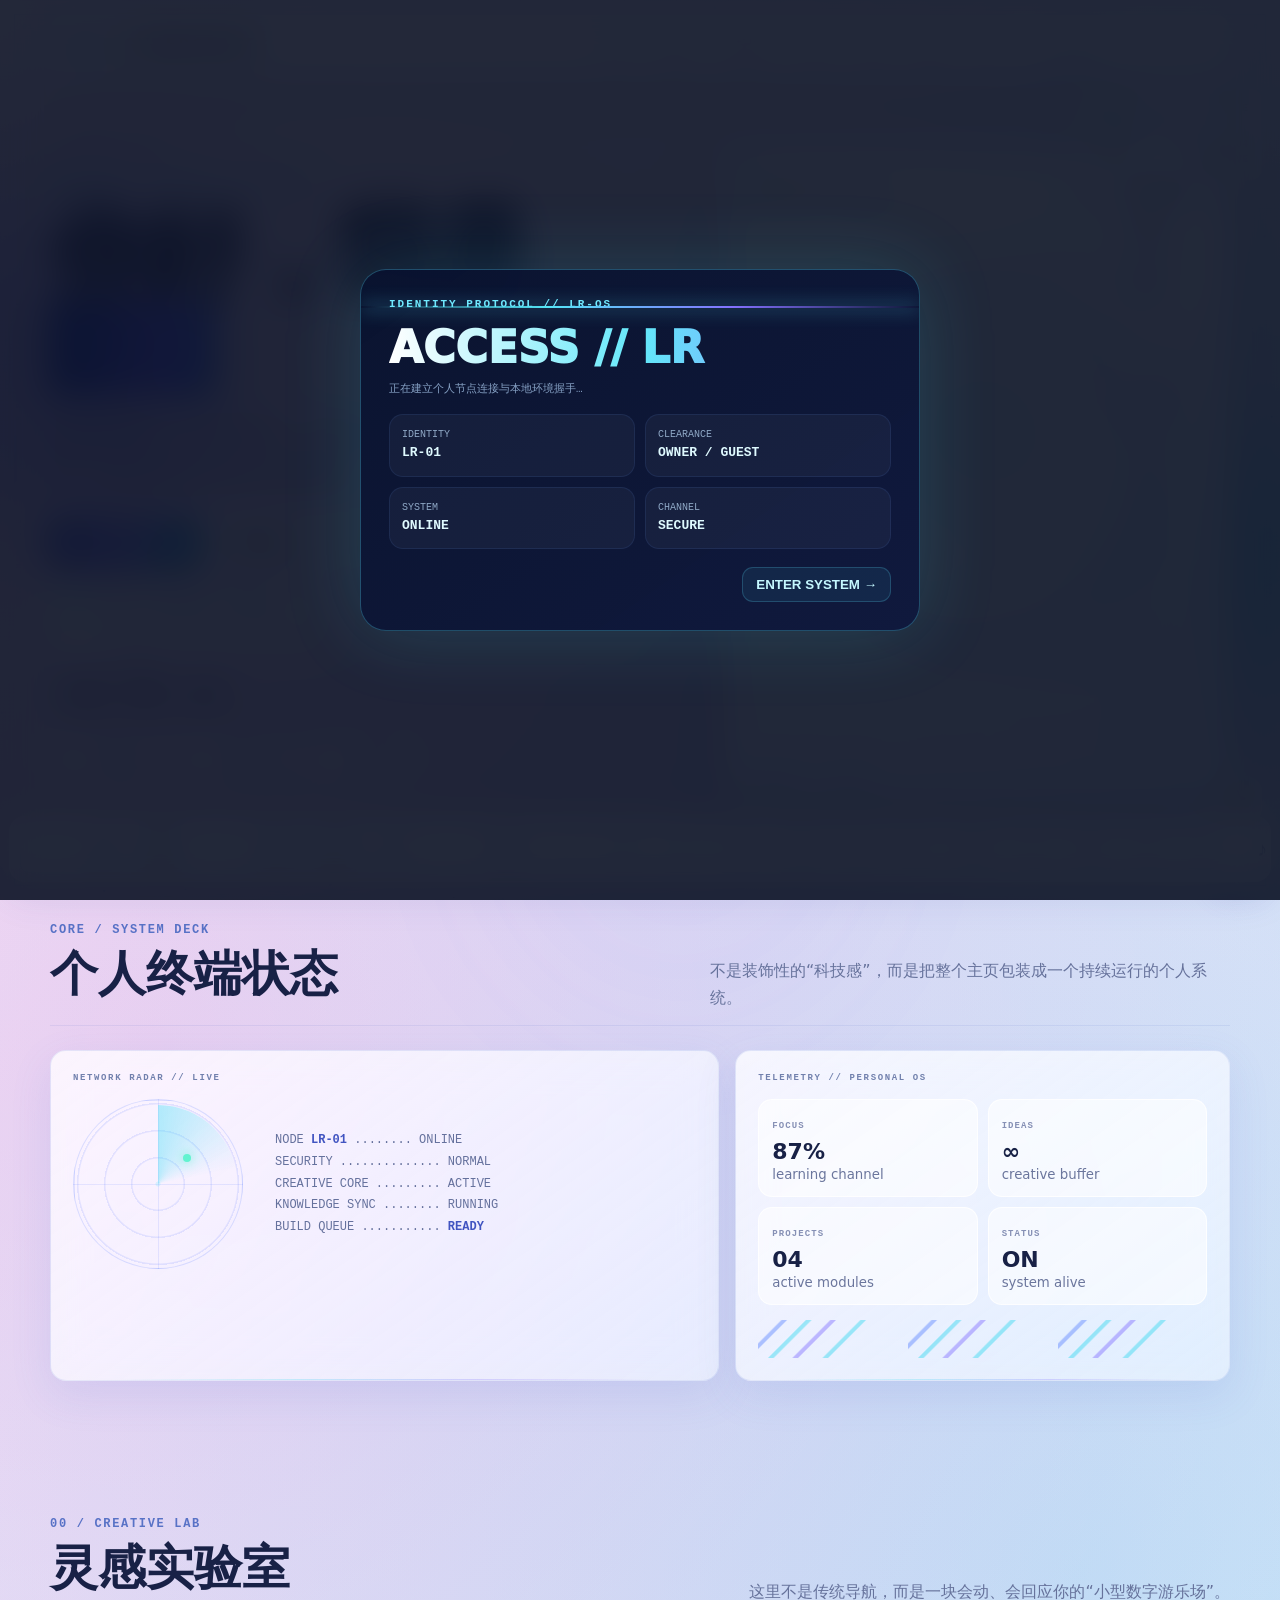
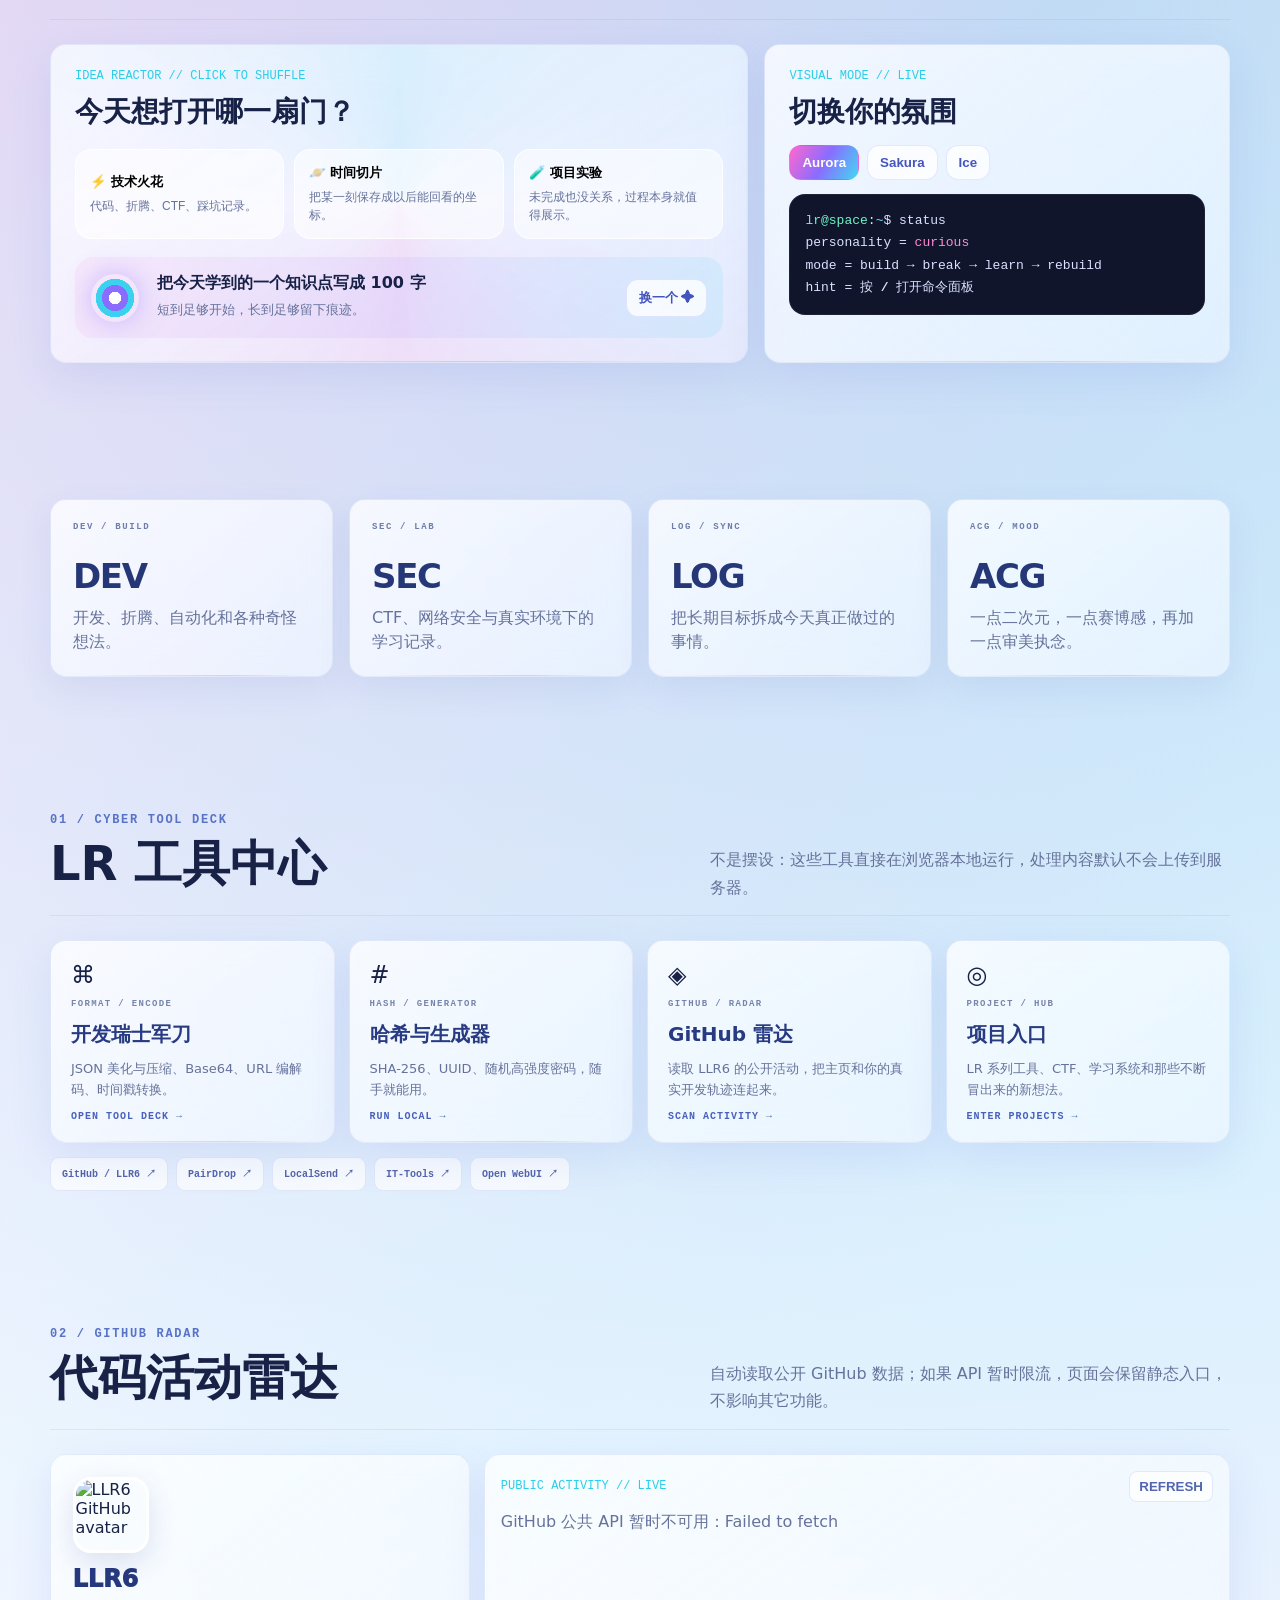
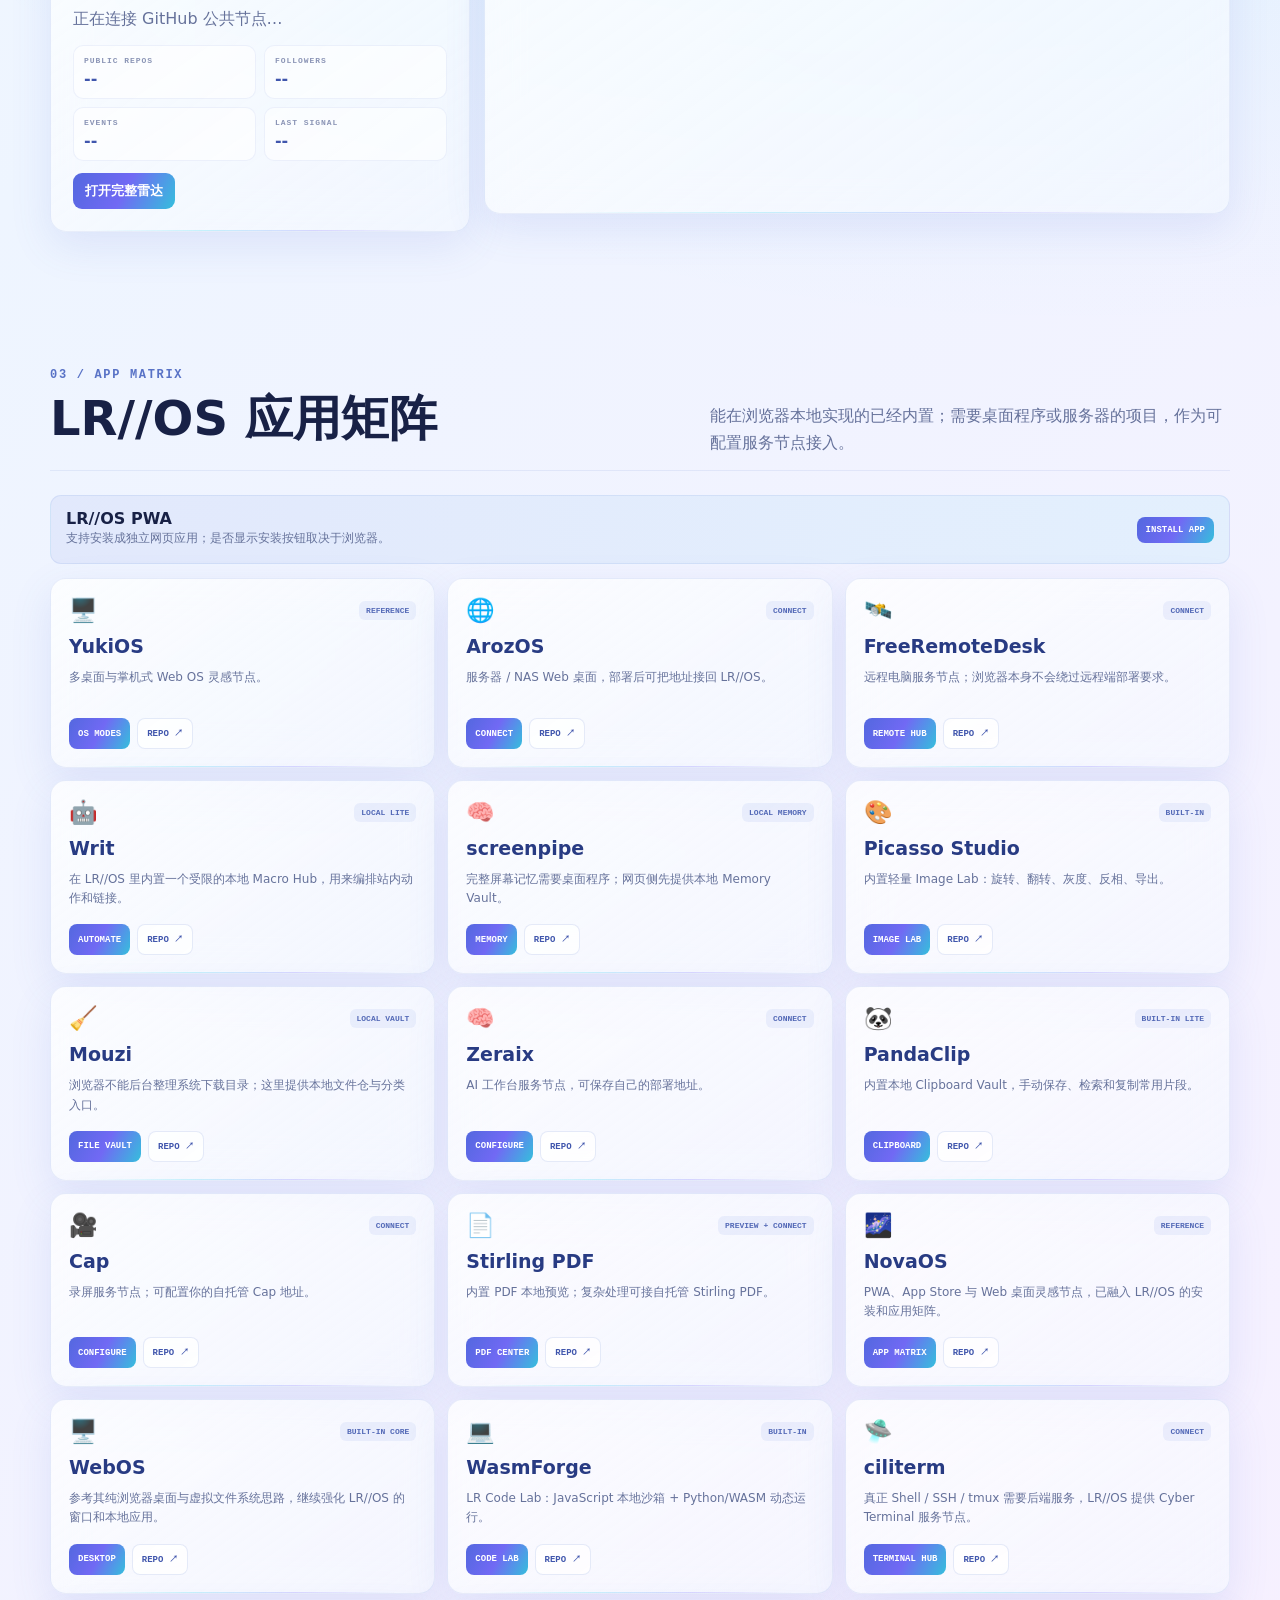
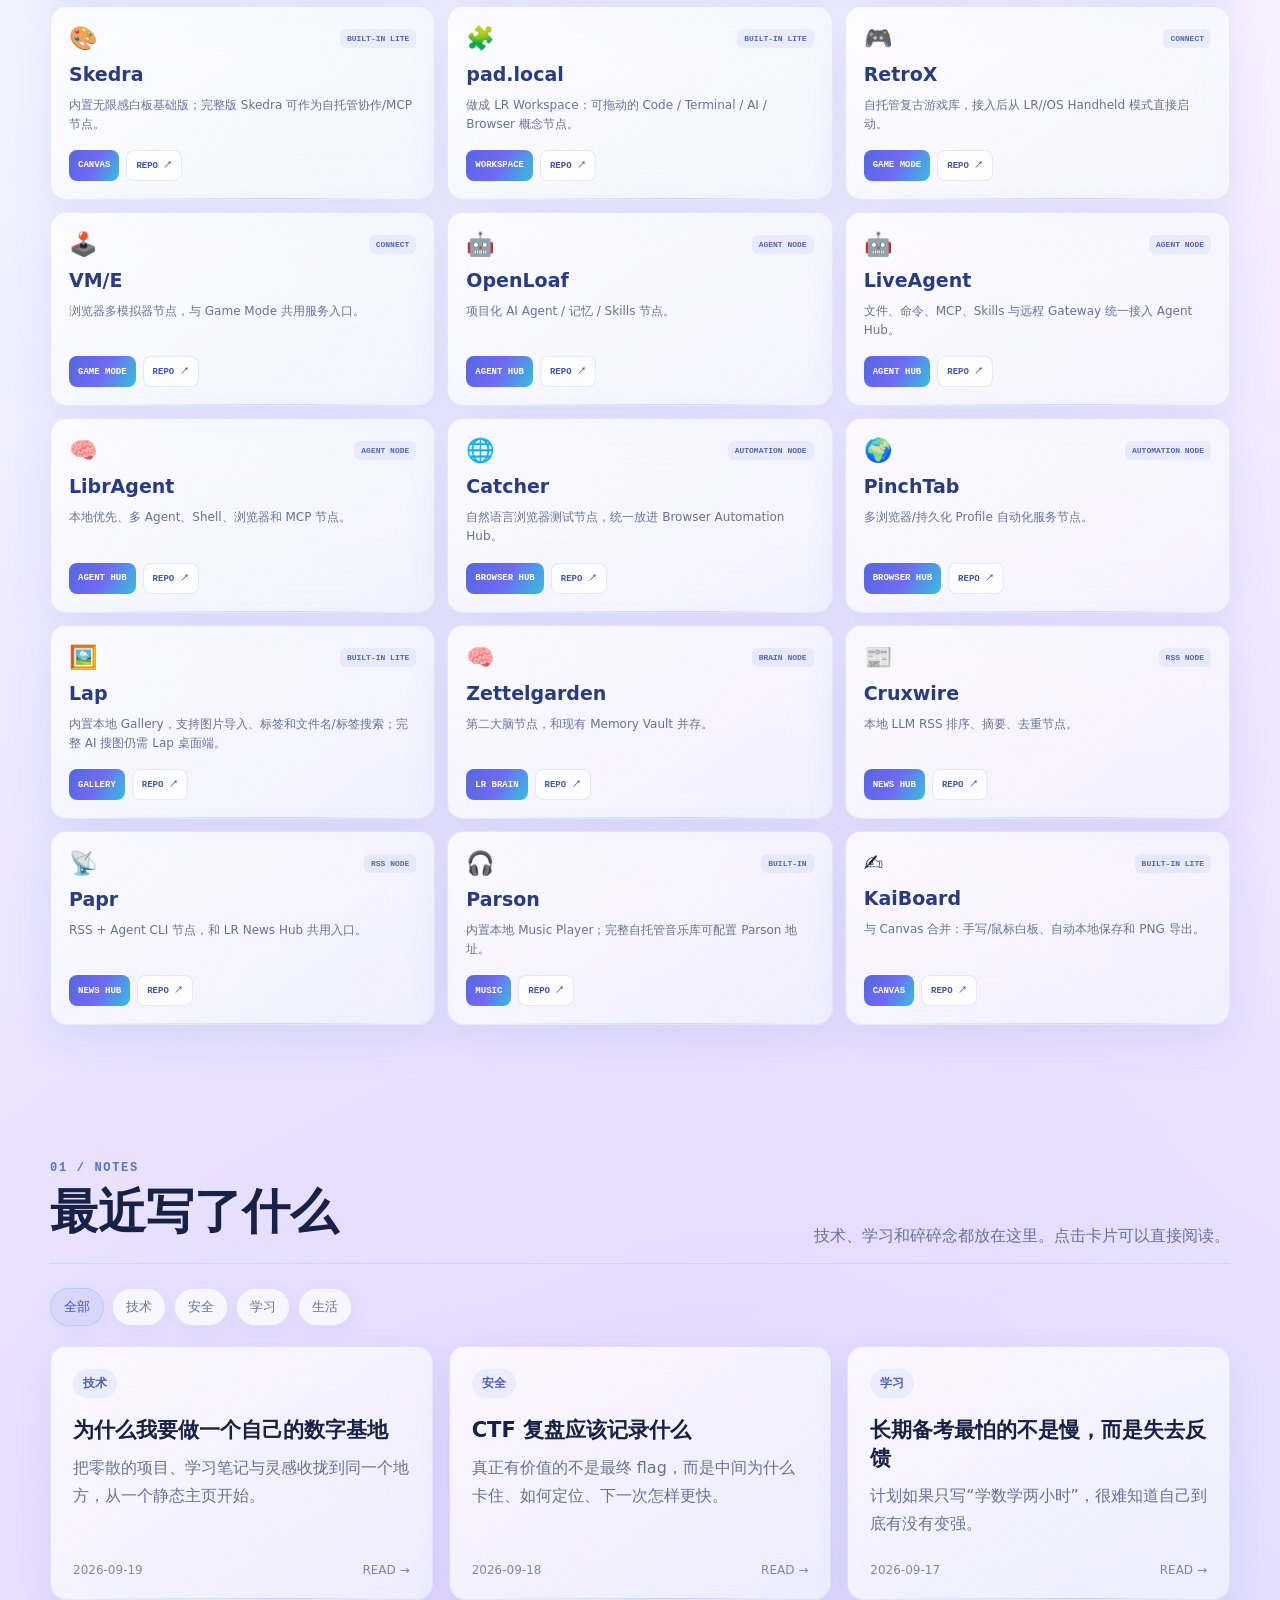
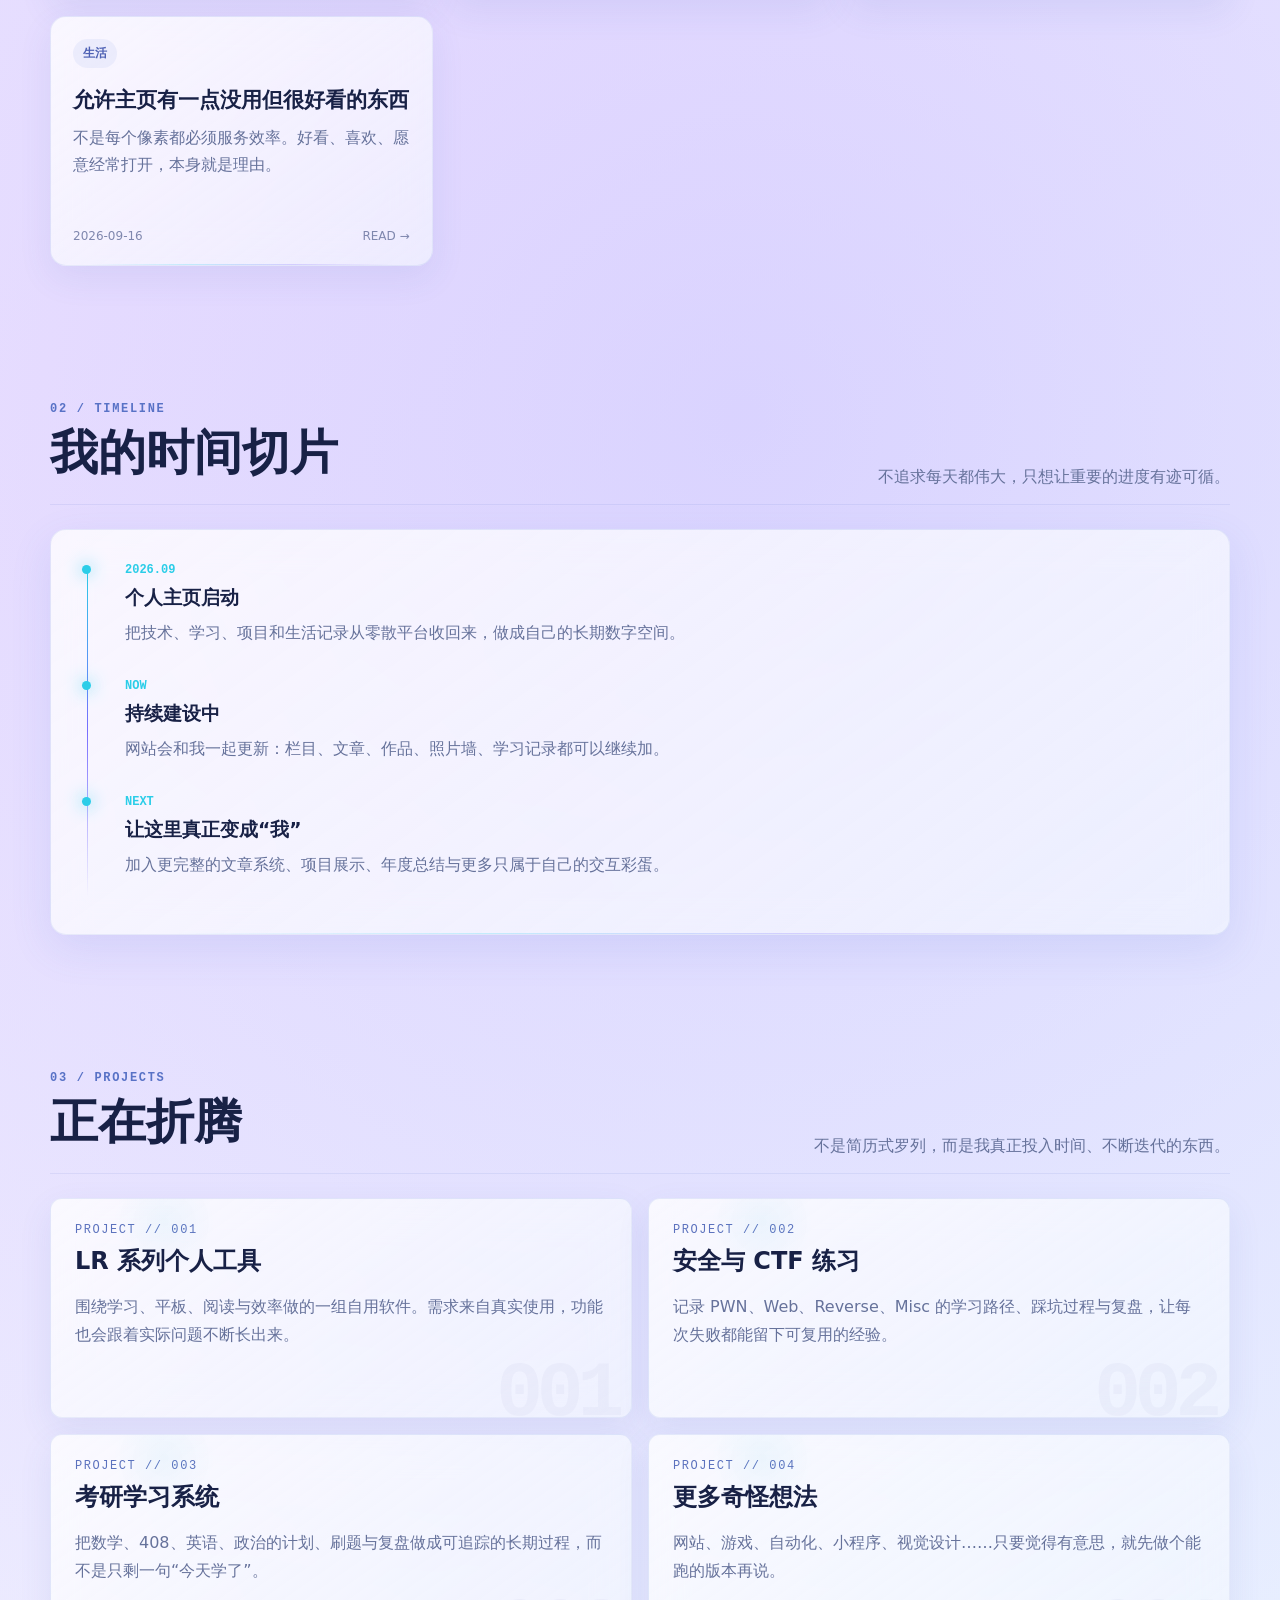
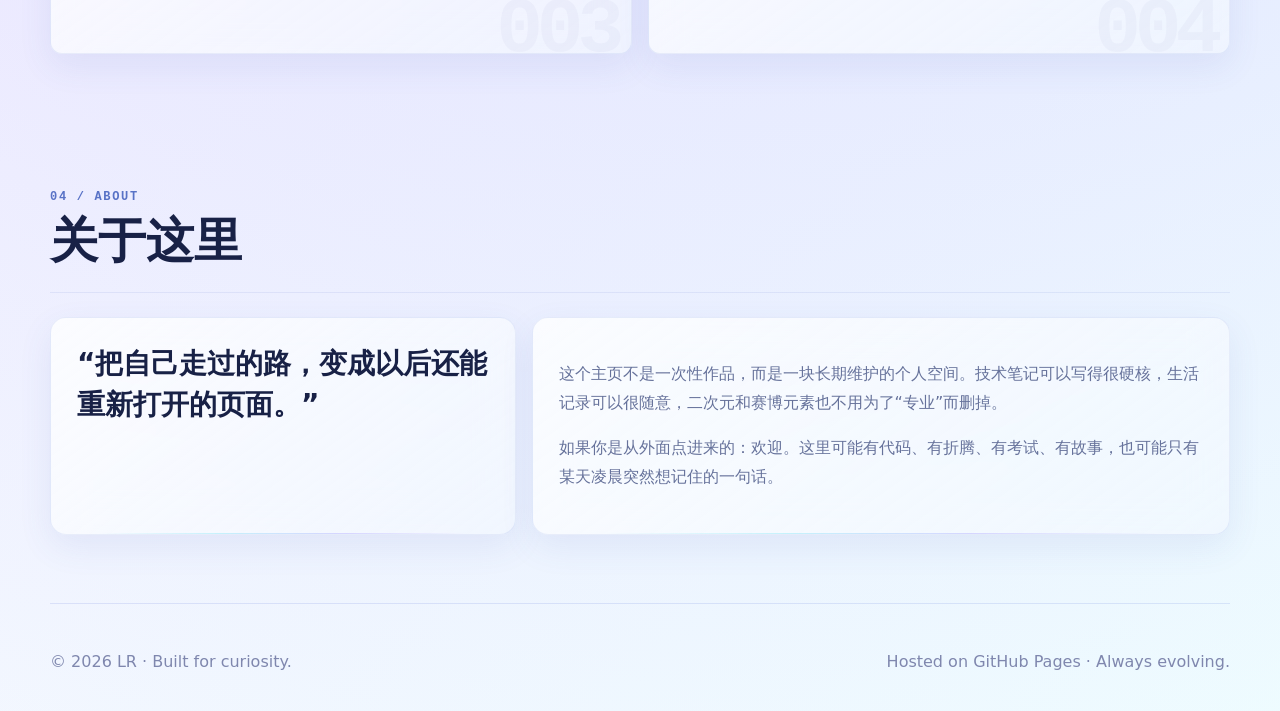
==== commit 7a787670: "Add LR OS expansion app matrix and new app windows" ====
--- a/site/index.html
+++ b/site/index.html
@@ -635,6 +635,22 @@
     @media(max-width:900px){.appCard{grid-column:span 6}.suiteGrid{grid-template-columns:1fr}.suiteSide{display:flex;gap:5px;overflow:auto}.suiteSide button{width:auto;white-space:nowrap}.remoteGrid{grid-template-columns:1fr}}
     @media(max-width:560px){.appCard{grid-column:span 12}.shellModes{grid-template-columns:1fr}.pdfFrame{height:340px}}
 
+  
+    /* === LR//OS EXPANSION PACK === */
+    .expansionNote{padding:14px 16px;margin-bottom:14px;border-radius:11px;background:linear-gradient(90deg,rgba(72,105,216,.07),rgba(43,205,232,.07));border:1px solid rgba(74,104,205,.09);color:#66749d;font-size:12px;line-height:1.65}
+    .codeLayout{display:grid;grid-template-columns:1fr 1fr;gap:10px}.codeEditor,.codeOutput{min-height:340px;border-radius:11px;border:1px solid rgba(78,105,202,.14);padding:12px;font:12px/1.65 ui-monospace,Consolas,monospace}
+    .codeEditor{resize:vertical;background:#0c1430;color:#e4ecff;outline:none}.codeOutput{background:#07101f;color:#b8d2ff;white-space:pre-wrap;overflow:auto}
+    .modeTabs{display:flex;gap:7px;flex-wrap:wrap;margin-bottom:10px}.modeTab{border:1px solid rgba(77,104,202,.14);background:rgba(255,255,255,.76);color:#4d61ad;border-radius:8px;padding:8px 10px;font-weight:900;cursor:pointer}.modeTab.active{background:linear-gradient(118deg,#5368df,#7169f4,#35bfdc);color:white;border-color:transparent}
+    .whiteboardWrap{background:#f9fbff;border:1px solid rgba(75,104,205,.11);border-radius:12px;overflow:hidden}.whiteboardCanvas{display:block;width:100%;height:460px;touch-action:none;background-image:radial-gradient(circle,rgba(81,107,207,.14) 1px,transparent 1px);background-size:22px 22px}
+    .workspaceCanvas{position:relative;height:470px;border-radius:14px;overflow:hidden;background:radial-gradient(circle at center,rgba(62,207,235,.08),transparent 28%),#09132b;border:1px solid rgba(96,128,230,.12)}
+    .workspaceNode{position:absolute;width:190px;min-height:105px;padding:12px;border-radius:12px;background:rgba(249,252,255,.93);box-shadow:0 12px 28px rgba(15,35,92,.28);cursor:grab;touch-action:none}.workspaceNode:active{cursor:grabbing}.workspaceNode b{display:block;color:#344999}.workspaceNode small{display:block;margin-top:5px;color:#7e89ad;line-height:1.45}.workspaceNode .nodeBar{font:900 8px ui-monospace,monospace;letter-spacing:.1em;color:#46bed8;margin-bottom:8px}
+    .agentGrid,.automationGrid,.gameGrid{display:grid;grid-template-columns:repeat(2,1fr);gap:10px}.agentCard,.automationCard,.gameCard{padding:14px;border-radius:11px;background:rgba(255,255,255,.68);border:1px solid rgba(75,104,205,.10)}.agentCard h4,.automationCard h4,.gameCard h4{margin:0 0 6px;color:#354a99}.agentCard p,.automationCard p,.gameCard p{font-size:11px;color:#7b87aa;line-height:1.55}
+    .galleryGrid{display:grid;grid-template-columns:repeat(4,1fr);gap:8px;max-height:390px;overflow:auto}.galleryItem{position:relative;aspect-ratio:1;border-radius:10px;overflow:hidden;background:#0b1430;border:1px solid rgba(77,104,204,.1)}.galleryItem img{width:100%;height:100%;object-fit:cover}.galleryItem span{position:absolute;left:5px;right:5px;bottom:5px;padding:5px 6px;border-radius:6px;background:rgba(7,14,34,.70);color:white;font-size:9px;white-space:nowrap;overflow:hidden;text-overflow:ellipsis}.galleryItem button{position:absolute;right:5px;top:5px;border:0;border-radius:6px;background:rgba(7,14,34,.65);color:white;cursor:pointer}
+    .feedList{display:grid;gap:7px;max-height:350px;overflow:auto}.feedItem{padding:11px;border-radius:10px;background:rgba(255,255,255,.68);border:1px solid rgba(75,104,205,.09)}.feedItem a{font-weight:900;color:#354a99}.feedItem small{display:block;color:#7f8aae;margin-top:5px}.feedItem p{margin:6px 0 0;color:#65739d;font-size:11px;line-height:1.55}
+    .musicNow{padding:16px;border-radius:12px;background:linear-gradient(135deg,#0b1430,#151d49);color:white}.musicNow h3{margin:0 0 4px}.musicNow small{color:#9db3db}.musicPlayer{width:100%;margin-top:12px}.playlist{display:grid;gap:7px;margin-top:10px;max-height:260px;overflow:auto}.track{padding:10px;border-radius:9px;background:rgba(255,255,255,.67);border:1px solid rgba(75,104,205,.09);cursor:pointer}.track.active{outline:2px solid rgba(55,194,223,.26)}
+    .terminalHub{display:grid;grid-template-columns:1fr 1fr;gap:10px}.terminalService{padding:14px;border-radius:11px;background:#081222;color:#bcd7ff;border:1px solid rgba(89,151,245,.12)}.terminalService h4{margin:0 0 6px;color:#72e7f7}.terminalService p{font-size:11px;color:#90a6ca;line-height:1.55}
+    @media(max-width:800px){.codeLayout,.terminalHub,.agentGrid,.automationGrid,.gameGrid{grid-template-columns:1fr}.galleryGrid{grid-template-columns:repeat(2,1fr)}}
+
   </style>
 </head>
 <body data-theme="aurora">
@@ -843,6 +859,26 @@
         <div class="glass appCard"><div class="appCardTop"><span class="appGlyph">🎥</span><span class="appState">CONNECT</span></div><h3>Cap</h3><p>录屏服务节点；可配置你的自托管 Cap 地址。</p><div class="appActions"><button class="miniBtn primary" data-open-suite="appStoreWin">CONFIGURE</button><a class="miniBtn" href="https://github.com/CapSoftware/Cap" target="_blank">REPO ↗</a></div></div>
         <div class="glass appCard"><div class="appCardTop"><span class="appGlyph">📄</span><span class="appState">PREVIEW + CONNECT</span></div><h3>Stirling PDF</h3><p>内置 PDF 本地预览；复杂处理可接自托管 Stirling PDF。</p><div class="appActions"><button class="miniBtn primary" data-open-suite="pdfWin">PDF CENTER</button><a class="miniBtn" href="https://github.com/Stirling-Tools/Stirling-PDF" target="_blank">REPO ↗</a></div></div>
         <div class="glass appCard"><div class="appCardTop"><span class="appGlyph">🌌</span><span class="appState">REFERENCE</span></div><h3>NovaOS</h3><p>PWA、App Store 与 Web 桌面灵感节点，已融入 LR//OS 的安装和应用矩阵。</p><div class="appActions"><button class="miniBtn primary" data-open-suite="appStoreWin">APP MATRIX</button><a class="miniBtn" href="https://github.com/runnova/NovaOS" target="_blank">REPO ↗</a></div></div>
+      
+        <div class="glass appCard" data-expansion-pack="1"><div class="appCardTop"><span class="appGlyph">🖥️</span><span class="appState">BUILT-IN CORE</span></div><h3>WebOS</h3><p>参考其纯浏览器桌面与虚拟文件系统思路，继续强化 LR//OS 的窗口和本地应用。</p><div class="appActions"><button class="miniBtn primary" data-open-suite="shellWin">DESKTOP</button><a class="miniBtn" href="https://github.com/Martin-R-D/WebOS" target="_blank">REPO ↗</a></div></div>
+        <div class="glass appCard" data-expansion-pack="1"><div class="appCardTop"><span class="appGlyph">💻</span><span class="appState">BUILT-IN</span></div><h3>WasmForge</h3><p>LR Code Lab：JavaScript 本地沙箱 + Python/WASM 动态运行。</p><div class="appActions"><button class="miniBtn primary" data-open-suite="codeLabWin">CODE LAB</button><a class="miniBtn" href="https://github.com/TaniyaTaragi/WasmForge" target="_blank">REPO ↗</a></div></div>
+        <div class="glass appCard" data-expansion-pack="1"><div class="appCardTop"><span class="appGlyph">🛸</span><span class="appState">CONNECT</span></div><h3>ciliterm</h3><p>真正 Shell / SSH / tmux 需要后端服务，LR//OS 提供 Cyber Terminal 服务节点。</p><div class="appActions"><button class="miniBtn primary" data-open-suite="terminalHubWin">TERMINAL HUB</button><a class="miniBtn" href="https://github.com/ciliverse/ciliterm" target="_blank">REPO ↗</a></div></div>
+        <div class="glass appCard" data-expansion-pack="1"><div class="appCardTop"><span class="appGlyph">🎨</span><span class="appState">BUILT-IN LITE</span></div><h3>Skedra</h3><p>内置无限感白板基础版；完整版 Skedra 可作为自托管协作/MCP 节点。</p><div class="appActions"><button class="miniBtn primary" data-open-suite="canvasWin">CANVAS</button><a class="miniBtn" href="https://github.com/moonriddim/skedra-community" target="_blank">REPO ↗</a></div></div>
+        <div class="glass appCard" data-expansion-pack="1"><div class="appCardTop"><span class="appGlyph">🧩</span><span class="appState">BUILT-IN LITE</span></div><h3>pad.local</h3><p>做成 LR Workspace：可拖动的 Code / Terminal / AI / Browser 概念节点。</p><div class="appActions"><button class="miniBtn primary" data-open-suite="workspaceWin">WORKSPACE</button><a class="miniBtn" href="https://github.com/ymerej-noyorb/pad.local" target="_blank">REPO ↗</a></div></div>
+        <div class="glass appCard" data-expansion-pack="1"><div class="appCardTop"><span class="appGlyph">🎮</span><span class="appState">CONNECT</span></div><h3>RetroX</h3><p>自托管复古游戏库，接入后从 LR//OS Handheld 模式直接启动。</p><div class="appActions"><button class="miniBtn primary" data-open-suite="gameWin">GAME MODE</button><a class="miniBtn" href="https://github.com/polius/RetroX" target="_blank">REPO ↗</a></div></div>
+        <div class="glass appCard" data-expansion-pack="1"><div class="appCardTop"><span class="appGlyph">🕹️</span><span class="appState">CONNECT</span></div><h3>VM/E</h3><p>浏览器多模拟器节点，与 Game Mode 共用服务入口。</p><div class="appActions"><button class="miniBtn primary" data-open-suite="gameWin">GAME MODE</button><a class="miniBtn" href="https://github.com/gitGalu/vme" target="_blank">REPO ↗</a></div></div>
+        <div class="glass appCard" data-expansion-pack="1"><div class="appCardTop"><span class="appGlyph">🤖</span><span class="appState">AGENT NODE</span></div><h3>OpenLoaf</h3><p>项目化 AI Agent / 记忆 / Skills 节点。</p><div class="appActions"><button class="miniBtn primary" data-open-suite="agentHubWin">AGENT HUB</button><a class="miniBtn" href="https://github.com/OpenLoaf/OpenLoaf" target="_blank">REPO ↗</a></div></div>
+        <div class="glass appCard" data-expansion-pack="1"><div class="appCardTop"><span class="appGlyph">🤖</span><span class="appState">AGENT NODE</span></div><h3>LiveAgent</h3><p>文件、命令、MCP、Skills 与远程 Gateway 统一接入 Agent Hub。</p><div class="appActions"><button class="miniBtn primary" data-open-suite="agentHubWin">AGENT HUB</button><a class="miniBtn" href="https://github.com/Stack-Cairn/LiveAgent" target="_blank">REPO ↗</a></div></div>
+        <div class="glass appCard" data-expansion-pack="1"><div class="appCardTop"><span class="appGlyph">🧠</span><span class="appState">AGENT NODE</span></div><h3>LibrAgent</h3><p>本地优先、多 Agent、Shell、浏览器和 MCP 节点。</p><div class="appActions"><button class="miniBtn primary" data-open-suite="agentHubWin">AGENT HUB</button><a class="miniBtn" href="https://github.com/fritzprix/libr-agent" target="_blank">REPO ↗</a></div></div>
+        <div class="glass appCard" data-expansion-pack="1"><div class="appCardTop"><span class="appGlyph">🌐</span><span class="appState">AUTOMATION NODE</span></div><h3>Catcher</h3><p>自然语言浏览器测试节点，统一放进 Browser Automation Hub。</p><div class="appActions"><button class="miniBtn primary" data-open-suite="browserHubWin">BROWSER HUB</button><a class="miniBtn" href="https://github.com/Catcher2026/Catcher" target="_blank">REPO ↗</a></div></div>
+        <div class="glass appCard" data-expansion-pack="1"><div class="appCardTop"><span class="appGlyph">🌍</span><span class="appState">AUTOMATION NODE</span></div><h3>PinchTab</h3><p>多浏览器/持久化 Profile 自动化服务节点。</p><div class="appActions"><button class="miniBtn primary" data-open-suite="browserHubWin">BROWSER HUB</button><a class="miniBtn" href="https://github.com/pinchtab/pinchtab" target="_blank">REPO ↗</a></div></div>
+        <div class="glass appCard" data-expansion-pack="1"><div class="appCardTop"><span class="appGlyph">🖼️</span><span class="appState">BUILT-IN LITE</span></div><h3>Lap</h3><p>内置本地 Gallery，支持图片导入、标签和文件名/标签搜索；完整 AI 搜图仍需 Lap 桌面端。</p><div class="appActions"><button class="miniBtn primary" data-open-suite="galleryWin">GALLERY</button><a class="miniBtn" href="https://github.com/julyx10/lap" target="_blank">REPO ↗</a></div></div>
+        <div class="glass appCard" data-expansion-pack="1"><div class="appCardTop"><span class="appGlyph">🧠</span><span class="appState">BRAIN NODE</span></div><h3>Zettelgarden</h3><p>第二大脑节点，和现有 Memory Vault 并存。</p><div class="appActions"><button class="miniBtn primary" data-open-suite="brainWin">LR BRAIN</button><a class="miniBtn" href="https://github.com/Zettelgarden/Zettelgarden" target="_blank">REPO ↗</a></div></div>
+        <div class="glass appCard" data-expansion-pack="1"><div class="appCardTop"><span class="appGlyph">📰</span><span class="appState">RSS NODE</span></div><h3>Cruxwire</h3><p>本地 LLM RSS 排序、摘要、去重节点。</p><div class="appActions"><button class="miniBtn primary" data-open-suite="newsWin">NEWS HUB</button><a class="miniBtn" href="https://github.com/philoking/cruxwire" target="_blank">REPO ↗</a></div></div>
+        <div class="glass appCard" data-expansion-pack="1"><div class="appCardTop"><span class="appGlyph">📡</span><span class="appState">RSS NODE</span></div><h3>Papr</h3><p>RSS + Agent CLI 节点，和 LR News Hub 共用入口。</p><div class="appActions"><button class="miniBtn primary" data-open-suite="newsWin">NEWS HUB</button><a class="miniBtn" href="https://github.com/l0ng-ai/papr" target="_blank">REPO ↗</a></div></div>
+        <div class="glass appCard" data-expansion-pack="1"><div class="appCardTop"><span class="appGlyph">🎧</span><span class="appState">BUILT-IN</span></div><h3>Parson</h3><p>内置本地 Music Player；完整自托管音乐库可配置 Parson 地址。</p><div class="appActions"><button class="miniBtn primary" data-open-suite="musicWin">MUSIC</button><a class="miniBtn" href="https://github.com/ParsonLabs/parson" target="_blank">REPO ↗</a></div></div>
+        <div class="glass appCard" data-expansion-pack="1"><div class="appCardTop"><span class="appGlyph">✍️</span><span class="appState">BUILT-IN LITE</span></div><h3>KaiBoard</h3><p>与 Canvas 合并：手写/鼠标白板、自动本地保存和 PNG 导出。</p><div class="appActions"><button class="miniBtn primary" data-open-suite="canvasWin">CANVAS</button><a class="miniBtn" href="https://github.com/ChasenKai/KaiBoard" target="_blank">REPO ↗</a></div></div>
+
       </div>
     </section>
 
@@ -907,6 +943,15 @@
     <button class="dockBtn" data-win="clipboardWin" title="Clipboard Vault" data-label="CLIP">C</button>
     <button class="dockBtn" data-win="remoteWin" title="Remote Hub" data-label="REMOTE">R</button>
     <button class="dockBtn" data-win="shellWin" title="OS Modes" data-label="MODE">M</button>
+    <button class="dockBtn" data-win="codeLabWin" title="Code Lab" data-label="CODE">&lt;/&gt;</button>
+    <button class="dockBtn" data-win="canvasWin" title="LR Canvas" data-label="CANVAS">✎</button>
+    <button class="dockBtn" data-win="workspaceWin" title="Workspace" data-label="WORK">W</button>
+    <button class="dockBtn" data-win="agentHubWin" title="Agent Hub" data-label="AGENTS">A</button>
+    <button class="dockBtn" data-win="browserHubWin" title="Browser Automation" data-label="BROWSER">B</button>
+    <button class="dockBtn" data-win="galleryWin" title="Gallery" data-label="GALLERY">G</button>
+    <button class="dockBtn" data-win="newsWin" title="News Hub" data-label="NEWS">N</button>
+    <button class="dockBtn" data-win="musicWin" title="Music" data-label="MUSIC">♪</button>
+    <button class="dockBtn" data-win="gameWin" title="Game Mode" data-label="GAME">🎮</button>
     <button class="dockBtn" data-win="aiWin" title="LR AI Core" data-label="AI CORE">◈</button>
     <button class="dockBtn" data-win="universeWin" title="项目宇宙" data-label="UNIVERSE">◎</button>
     <button class="dockBtn" data-win="terminalWin" title="终端" data-label="TERMINAL">⌘</button>
@@ -1091,6 +1136,76 @@
       <button class="shellMode" data-shell-mode="focus"><b>FOCUS</b><small>关闭大部分装饰背景，学习/写作时更安静。</small></button>
       <button class="shellMode" data-shell-mode="handheld"><b>HANDHELD</b><small>放大 Dock 与窗口交互，适合平板触控。</small></button>
     </div></div>
+  </div>
+
+
+  <div class="osWindow" id="codeLabWin">
+    <div class="winBar"><i class="winDot wd1"></i><i class="winDot wd2"></i><i class="winDot wd3"></i><span class="winTitle">LR_CODE_LAB.wasm</span><div class="winActions"><button class="minWin">—</button><button class="closeWin">×</button></div></div>
+    <div class="winBody">
+      <div class="modeTabs"><button class="modeTab active" data-code-mode="js">JavaScript</button><button class="modeTab" data-code-mode="python">Python / Pyodide</button><a class="miniBtn" href="https://github.com/TaniyaTaragi/WasmForge" target="_blank">WasmForge ↗</a></div>
+      <div class="suiteToolbar"><button class="miniBtn primary" id="codeRun">RUN</button><button class="miniBtn" id="codeExample">EXAMPLE</button><button class="miniBtn" id="codeClear">CLEAR OUTPUT</button><span class="muted" id="pythonStatus" style="font-size:10px"></span></div>
+      <div class="codeLayout"><textarea class="codeEditor" id="codeEditor"></textarea><pre class="codeOutput" id="codeOutput">LR//CODE LAB READY_</pre></div>
+    </div>
+  </div>
+
+  <div class="osWindow" id="canvasWin">
+    <div class="winBar"><i class="winDot wd1"></i><i class="winDot wd2"></i><i class="winDot wd3"></i><span class="winTitle">LR_CANVAS.board</span><div class="winActions"><button class="minWin">—</button><button class="closeWin">×</button></div></div>
+    <div class="winBody"><div class="suiteToolbar"><button class="miniBtn primary" id="canvasPen">PEN</button><button class="miniBtn" id="canvasEraser">ERASER</button><input id="canvasColor" type="color" value="#5368df" /><input id="canvasWidth" type="range" min="1" max="24" value="4" /><button class="miniBtn" id="canvasClear">CLEAR</button><button class="miniBtn" id="canvasExport">EXPORT PNG</button><a class="miniBtn" href="https://github.com/moonriddim/skedra-community" target="_blank">Skedra ↗</a><a class="miniBtn" href="https://github.com/ChasenKai/KaiBoard" target="_blank">KaiBoard ↗</a></div><div class="whiteboardWrap"><canvas class="whiteboardCanvas" id="whiteboardCanvas"></canvas></div></div>
+  </div>
+
+  <div class="osWindow" id="workspaceWin">
+    <div class="winBar"><i class="winDot wd1"></i><i class="winDot wd2"></i><i class="winDot wd3"></i><span class="winTitle">LR_WORKSPACE.canvas</span><div class="winActions"><button class="minWin">—</button><button class="closeWin">×</button></div></div>
+    <div class="winBody"><div class="suiteToolbar"><button class="miniBtn" id="workspaceReset">RESET LAYOUT</button><a class="miniBtn" href="https://github.com/ymerej-noyorb/pad.local" target="_blank">pad.local ↗</a></div><div class="workspaceCanvas" id="workspaceCanvas"><div class="workspaceNode" data-node="code"><div class="nodeBar">NODE / CODE</div><b>Code Lab</b><small>双击打开 JavaScript / Python 工作台。</small></div><div class="workspaceNode" data-node="terminal"><div class="nodeBar">NODE / TERMINAL</div><b>Cyber Terminal</b><small>双击打开终端与 SSH 服务节点。</small></div><div class="workspaceNode" data-node="ai"><div class="nodeBar">NODE / AI</div><b>AI Core</b><small>双击打开 LR Assistant Core。</small></div><div class="workspaceNode" data-node="browser"><div class="nodeBar">NODE / BROWSER</div><b>Browser Hub</b><small>双击打开自动化服务中心。</small></div></div></div>
+  </div>
+
+  <div class="osWindow" id="agentHubWin">
+    <div class="winBar"><i class="winDot wd1"></i><i class="winDot wd2"></i><i class="winDot wd3"></i><span class="winTitle">LR_AGENT_HUB.connect</span><div class="winActions"><button class="minWin">—</button><button class="closeWin">×</button></div></div>
+    <div class="winBody"><div class="agentGrid">
+      <div class="agentCard"><h4>OpenLoaf</h4><p>项目化 Agent / Memory / Skills。</p><div class="endpointRow"><input class="endpointInput" data-endpoint="openloaf" placeholder="https://..." /><button class="miniBtn" data-launch-endpoint="openloaf">OPEN</button></div></div>
+      <div class="agentCard"><h4>LiveAgent</h4><p>本地工具、命令、MCP 与 Gateway。</p><div class="endpointRow"><input class="endpointInput" data-endpoint="liveagent" placeholder="http://localhost:..." /><button class="miniBtn" data-launch-endpoint="liveagent">OPEN</button></div></div>
+      <div class="agentCard"><h4>LibrAgent</h4><p>多 Agent / Shell / Browser / MCP。</p><div class="endpointRow"><input class="endpointInput" data-endpoint="libragent" placeholder="http://localhost:..." /><button class="miniBtn" data-launch-endpoint="libragent">OPEN</button></div></div>
+      <div class="agentCard"><h4>LR AI Core</h4><p>网页内置的轻量导航助手。</p><button class="miniBtn primary" onclick="openWin('aiWin')">OPEN LOCAL CORE</button></div>
+    </div><div class="suiteToolbar" style="margin-top:10px"><button class="miniBtn primary" id="saveAgentEndpoints">SAVE ENDPOINTS</button></div></div>
+  </div>
+
+  <div class="osWindow" id="browserHubWin">
+    <div class="winBar"><i class="winDot wd1"></i><i class="winDot wd2"></i><i class="winDot wd3"></i><span class="winTitle">BROWSER_AUTOMATION_HUB.connect</span><div class="winActions"><button class="minWin">—</button><button class="closeWin">×</button></div></div>
+    <div class="winBody"><div class="automationGrid">
+      <div class="automationCard"><h4>Catcher</h4><p>自然语言浏览器测试服务节点。</p><div class="endpointRow"><input class="endpointInput" data-endpoint="catcher" placeholder="http://localhost:..." /><button class="miniBtn" data-launch-endpoint="catcher">OPEN</button></div></div>
+      <div class="automationCard"><h4>PinchTab</h4><p>多实例浏览器自动化服务节点。</p><div class="endpointRow"><input class="endpointInput" data-endpoint="pinchtab" placeholder="http://localhost:..." /><button class="miniBtn" data-launch-endpoint="pinchtab">OPEN</button></div></div>
+      <div class="automationCard"><h4>Writ</h4><p>录制网页操作并重放的完整服务节点。</p><div class="endpointRow"><input class="endpointInput" data-endpoint="writ" placeholder="http://localhost:..." /><button class="miniBtn" data-launch-endpoint="writ">OPEN</button></div></div>
+      <div class="automationCard"><h4>LR Macro Hub</h4><p>仅编排 LR//OS 内部动作和安全外链。</p><button class="miniBtn primary" onclick="openWin('automationWin')">OPEN LOCAL MACRO</button></div>
+    </div><div class="suiteToolbar" style="margin-top:10px"><button class="miniBtn primary" id="saveBrowserEndpoints">SAVE ENDPOINTS</button></div></div>
+  </div>
+
+  <div class="osWindow" id="galleryWin">
+    <div class="winBar"><i class="winDot wd1"></i><i class="winDot wd2"></i><i class="winDot wd3"></i><span class="winTitle">LR_GALLERY.idb</span><div class="winActions"><button class="minWin">—</button><button class="closeWin">×</button></div></div>
+    <div class="winBody"><input type="file" accept="image/*" multiple id="galleryInput" hidden /><div class="suiteToolbar"><button class="miniBtn primary" id="galleryImport">IMPORT PHOTOS</button><input class="suiteInput" id="gallerySearch" placeholder="搜索文件名或标签…" /><a class="miniBtn" href="https://github.com/julyx10/lap" target="_blank">Lap AI Gallery ↗</a></div><div class="galleryGrid" id="galleryGrid"></div></div>
+  </div>
+
+  <div class="osWindow" id="brainWin">
+    <div class="winBar"><i class="winDot wd1"></i><i class="winDot wd2"></i><i class="winDot wd3"></i><span class="winTitle">LR_BRAIN.connect</span><div class="winActions"><button class="minWin">—</button><button class="closeWin">×</button></div></div>
+    <div class="winBody"><div class="expansionNote">LR Memory Vault 已经是本地轻量第二大脑；Zettelgarden 完整版通过服务节点接入。</div><div class="endpointRow"><input class="endpointInput" data-endpoint="zettelgarden" placeholder="Zettelgarden URL https://..." /><button class="miniBtn" data-launch-endpoint="zettelgarden">OPEN</button><button class="miniBtn primary" onclick="openWin('memoryWin')">LOCAL MEMORY</button></div><div class="suiteToolbar" style="margin-top:10px"><button class="miniBtn" id="saveBrainEndpoint">SAVE</button></div></div>
+  </div>
+
+  <div class="osWindow" id="newsWin">
+    <div class="winBar"><i class="winDot wd1"></i><i class="winDot wd2"></i><i class="winDot wd3"></i><span class="winTitle">LR_NEWS_HUB.rss</span><div class="winActions"><button class="minWin">—</button><button class="closeWin">×</button></div></div>
+    <div class="winBody"><div class="suiteToolbar"><input class="suiteInput" id="rssUrl" placeholder="RSS / Atom URL" /><button class="miniBtn primary" id="rssLoad">LOAD FEED</button><button class="miniBtn" id="rssSave">SAVE FEED</button></div><div class="feedList" id="feedList"><div class="muted">输入支持 CORS 的 RSS/Atom 地址。跨域受限的源建议通过 Cruxwire / Papr 自托管节点。</div></div><div class="remoteGrid" style="margin-top:12px"><div class="remoteCard"><h4>Cruxwire</h4><div class="endpointRow"><input class="endpointInput" data-endpoint="cruxwire" placeholder="https://..." /><button class="miniBtn" data-launch-endpoint="cruxwire">OPEN</button></div></div><div class="remoteCard"><h4>Papr</h4><div class="endpointRow"><input class="endpointInput" data-endpoint="papr" placeholder="https://..." /><button class="miniBtn" data-launch-endpoint="papr">OPEN</button></div></div></div><div class="suiteToolbar" style="margin-top:10px"><button class="miniBtn" id="saveNewsEndpoints">SAVE ENDPOINTS</button></div></div>
+  </div>
+
+  <div class="osWindow" id="musicWin">
+    <div class="winBar"><i class="winDot wd1"></i><i class="winDot wd2"></i><i class="winDot wd3"></i><span class="winTitle">LR_MUSIC.local</span><div class="winActions"><button class="minWin">—</button><button class="closeWin">×</button></div></div>
+    <div class="winBody"><input type="file" id="musicInput" accept="audio/*" multiple hidden /><div class="suiteToolbar"><button class="miniBtn primary" id="musicImport">ADD MUSIC</button><button class="miniBtn" id="openParson">OPEN PARSON</button></div><div class="musicNow"><h3 id="musicTitle">No track selected</h3><small id="musicMeta">Local files stay in this browser session.</small><audio class="musicPlayer" id="musicPlayer" controls></audio></div><div class="playlist" id="playlist"></div></div>
+  </div>
+
+  <div class="osWindow" id="gameWin">
+    <div class="winBar"><i class="winDot wd1"></i><i class="winDot wd2"></i><i class="winDot wd3"></i><span class="winTitle">LR_GAME_MODE.launcher</span><div class="winActions"><button class="minWin">—</button><button class="closeWin">×</button></div></div>
+    <div class="winBody"><div class="gameGrid"><div class="gameCard"><h4>RetroX</h4><p>自托管复古游戏库。请只使用你有权使用的游戏内容。</p><div class="endpointRow"><input class="endpointInput" data-endpoint="retrox" placeholder="http://localhost:8080" /><button class="miniBtn" data-launch-endpoint="retrox">PLAY</button></div></div><div class="gameCard"><h4>VM/E</h4><p>浏览器多模拟器服务节点。</p><div class="endpointRow"><input class="endpointInput" data-endpoint="vme" placeholder="https://..." /><button class="miniBtn" data-launch-endpoint="vme">PLAY</button></div></div></div><div class="suiteToolbar" style="margin-top:10px"><button class="miniBtn primary" id="gameHandheld">ENTER HANDHELD MODE</button><button class="miniBtn" id="saveGameEndpoints">SAVE ENDPOINTS</button></div></div>
+  </div>
+
+  <div class="osWindow" id="terminalHubWin">
+    <div class="winBar"><i class="winDot wd1"></i><i class="winDot wd2"></i><i class="winDot wd3"></i><span class="winTitle">CYBER_TERMINAL_HUB.connect</span><div class="winActions"><button class="minWin">—</button><button class="closeWin">×</button></div></div>
+    <div class="winBody"><div class="terminalHub"><div class="terminalService"><h4>LR Local Terminal</h4><p>当前网页内置命令终端，只控制 LR//OS 本身。</p><button class="miniBtn primary" onclick="openWin('terminalWin')">OPEN LOCAL</button></div><div class="terminalService"><h4>ciliterm</h4><p>部署后可获得真实 shell、SSH、tmux、文件浏览器与系统监控。</p><div class="endpointRow"><input class="endpointInput" data-endpoint="ciliterm" placeholder="http://localhost:..." /><button class="miniBtn" data-launch-endpoint="ciliterm">OPEN</button></div></div></div><div class="suiteToolbar" style="margin-top:10px"><button class="miniBtn" id="saveTerminalEndpoint">SAVE ENDPOINT</button></div></div>
   </div>
 
   <div class="osWindow" id="terminalWin">
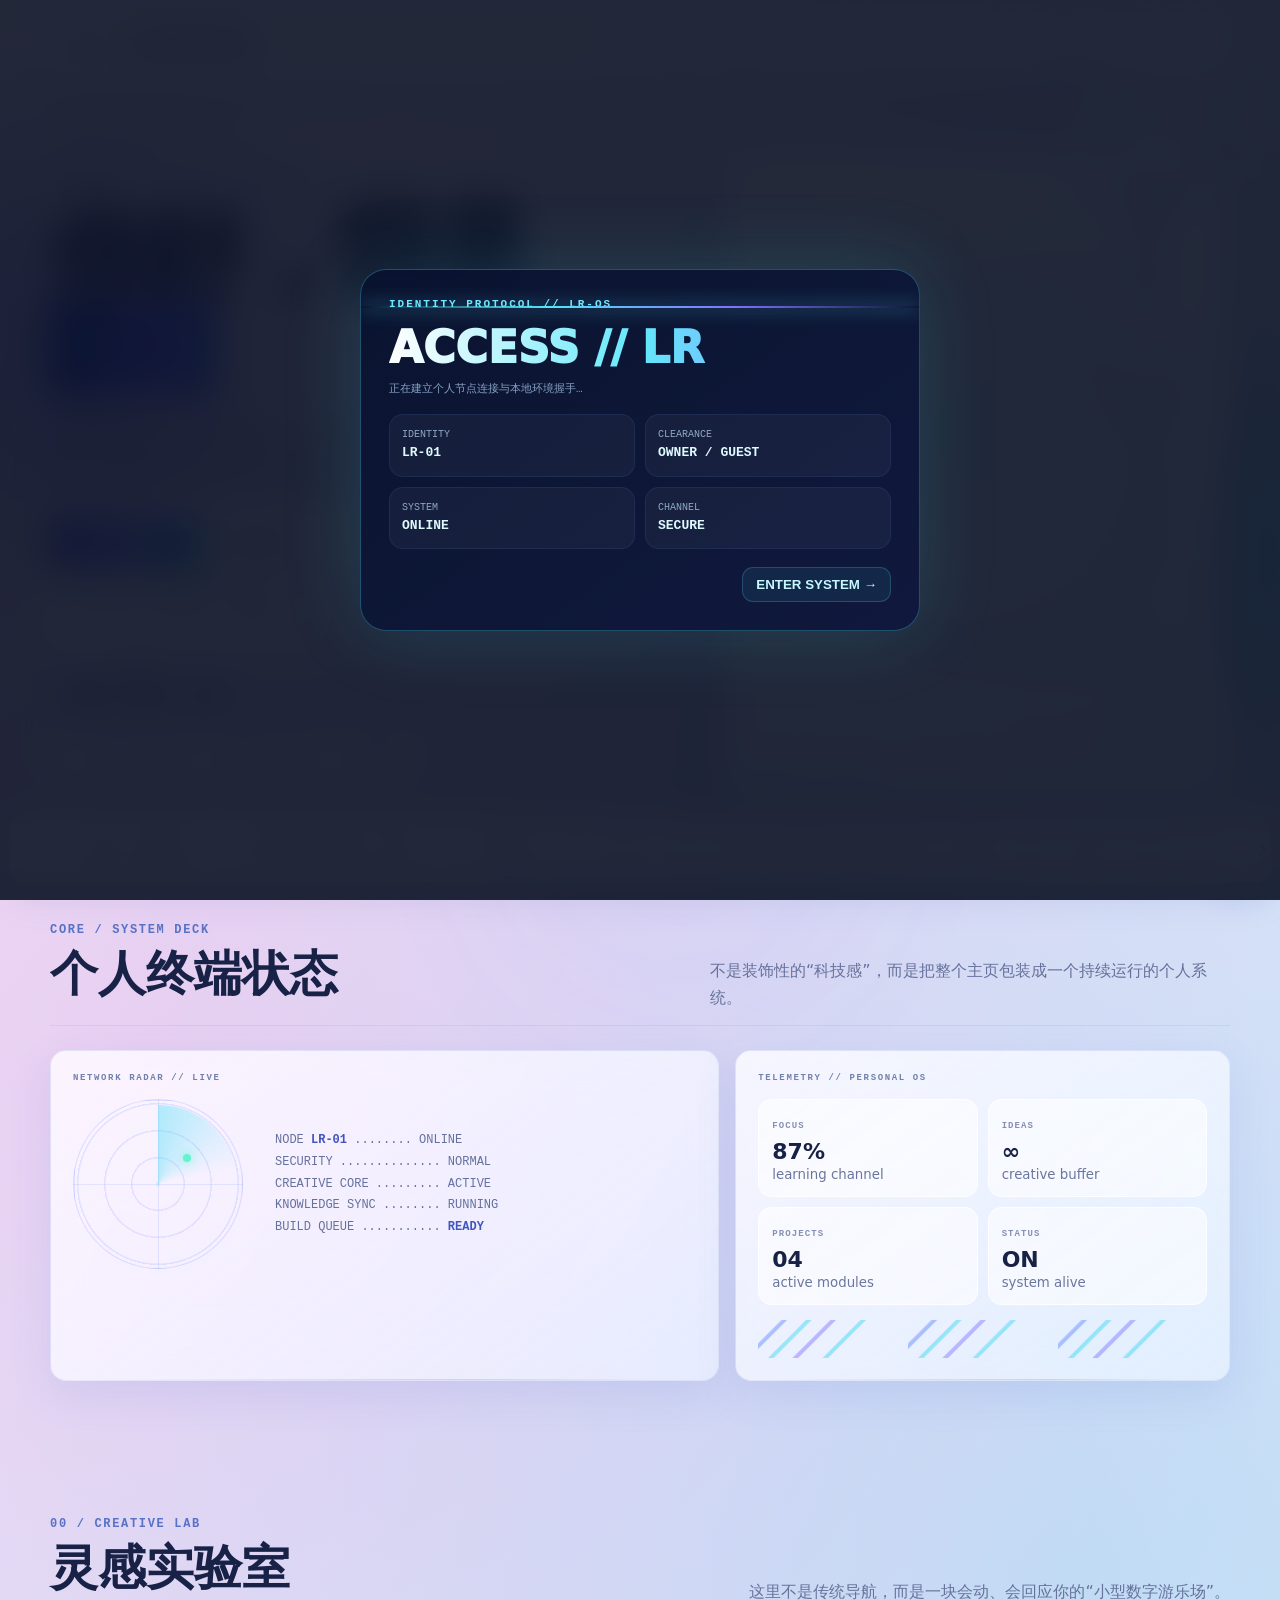
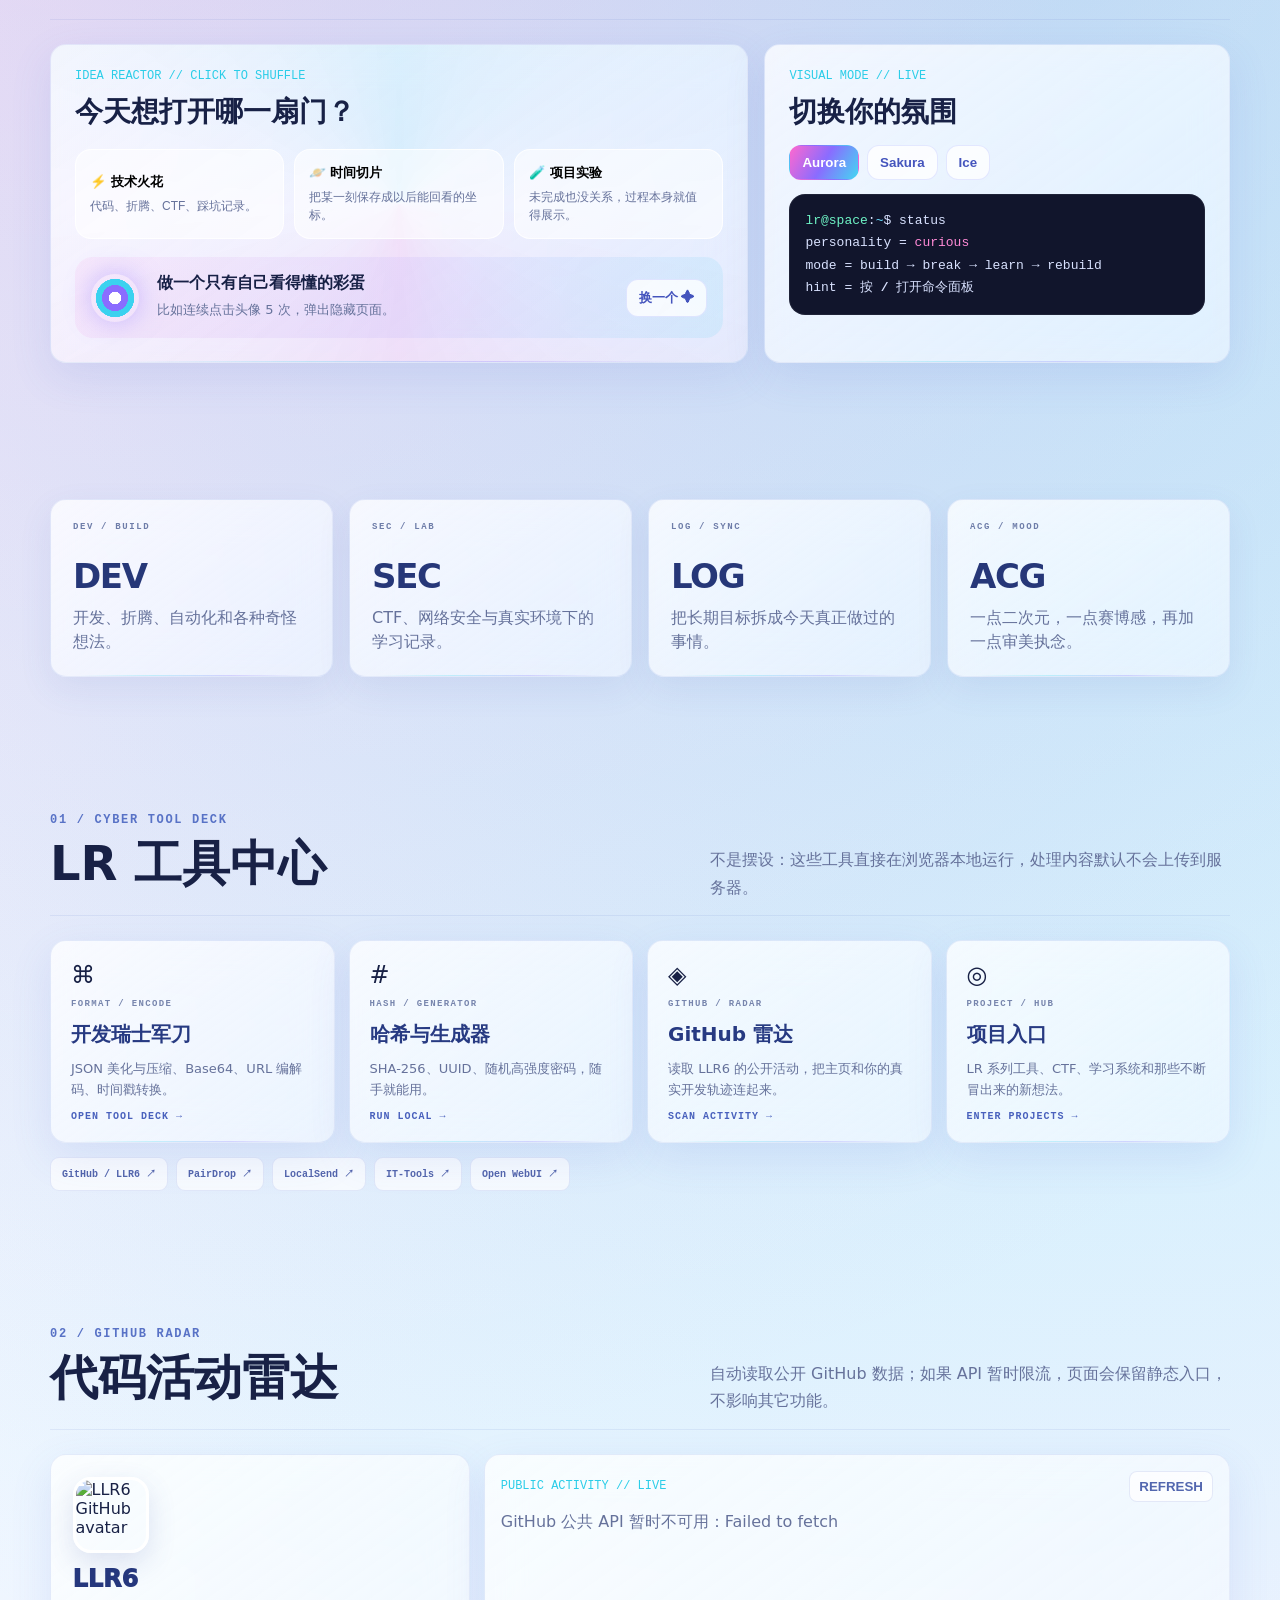
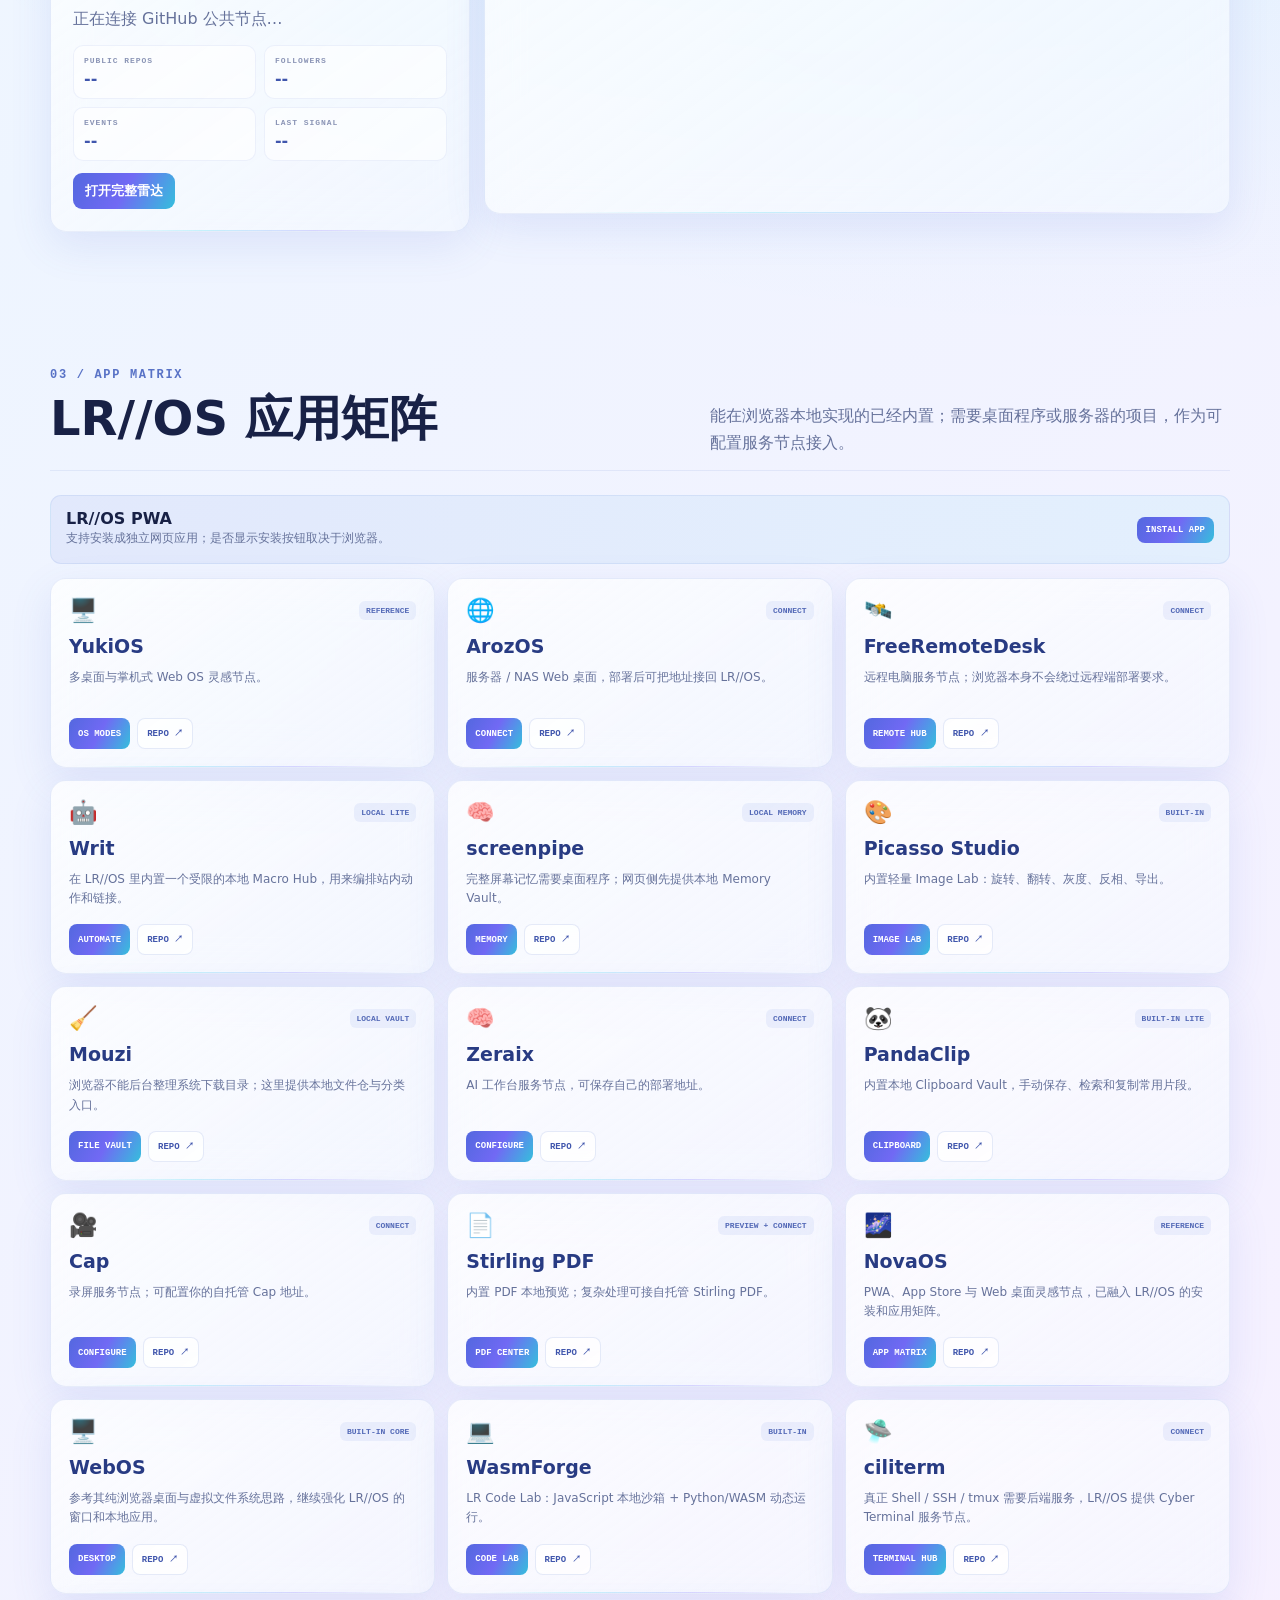
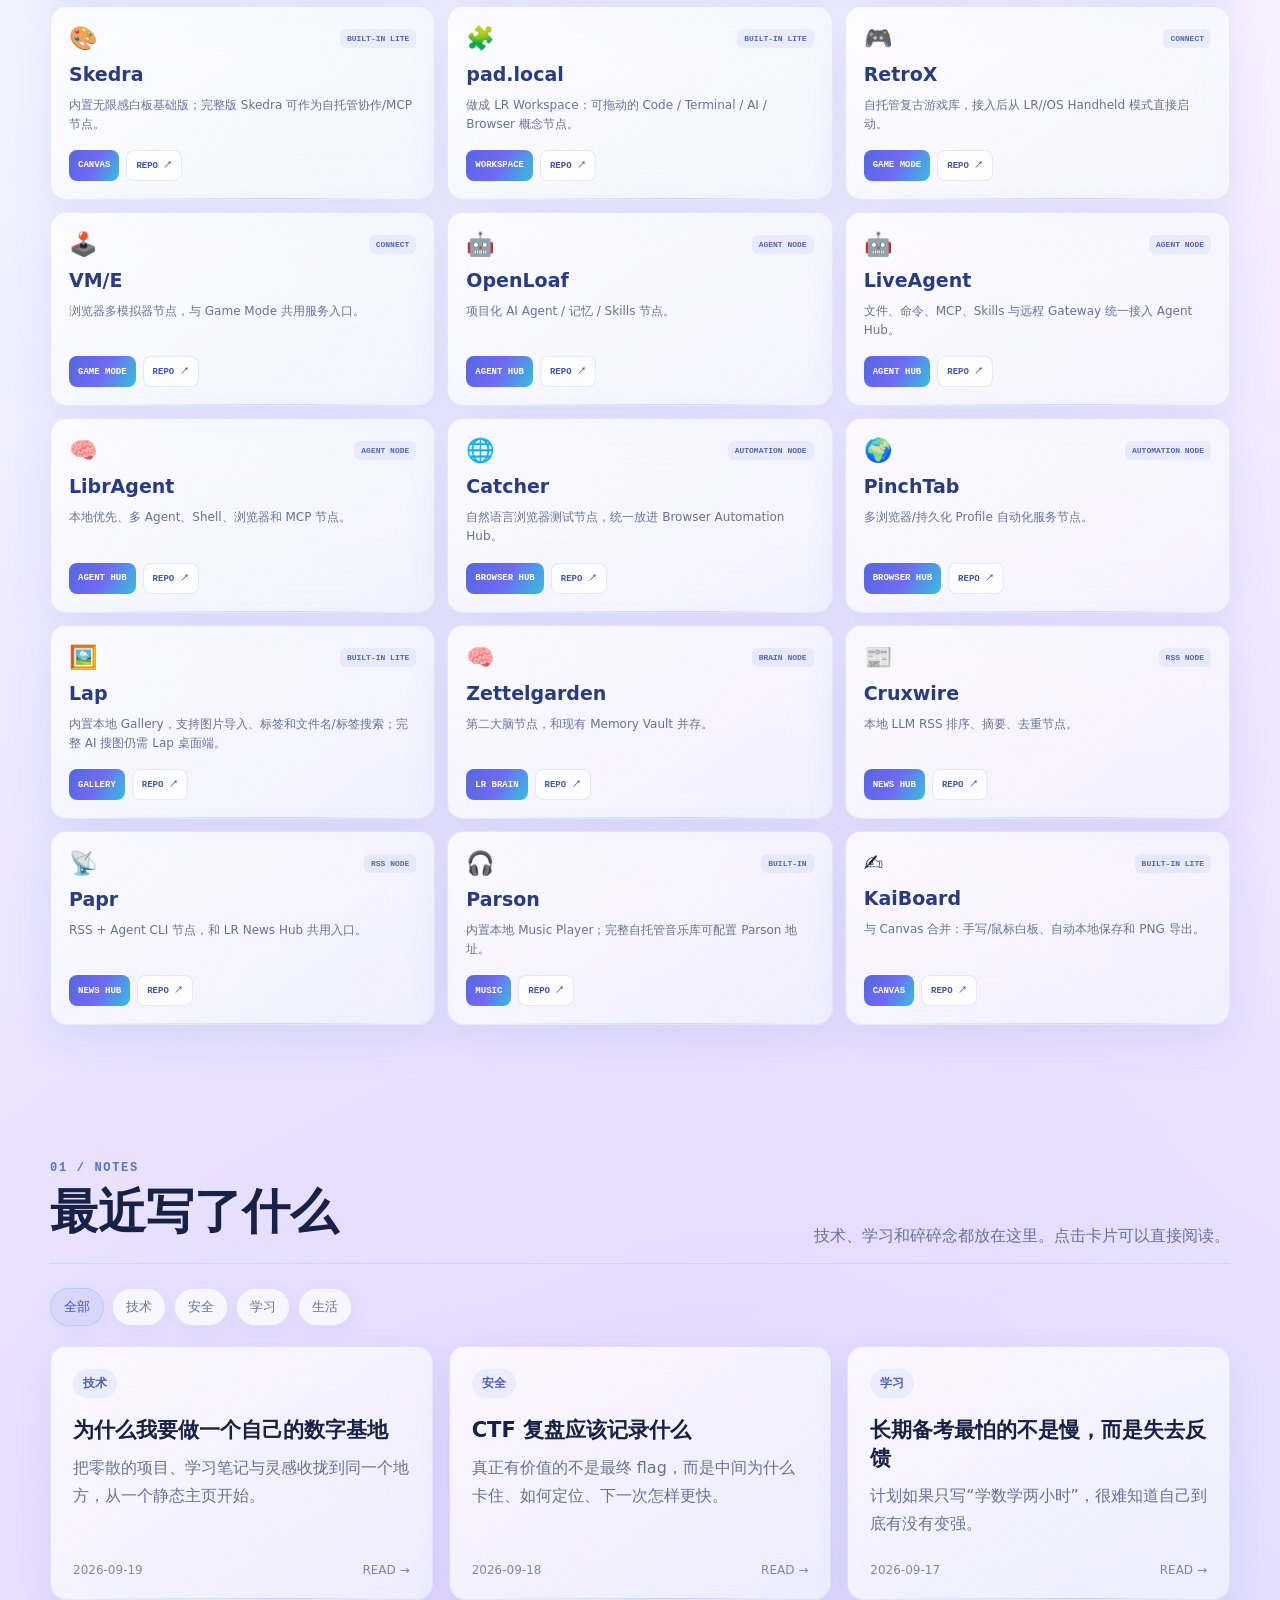
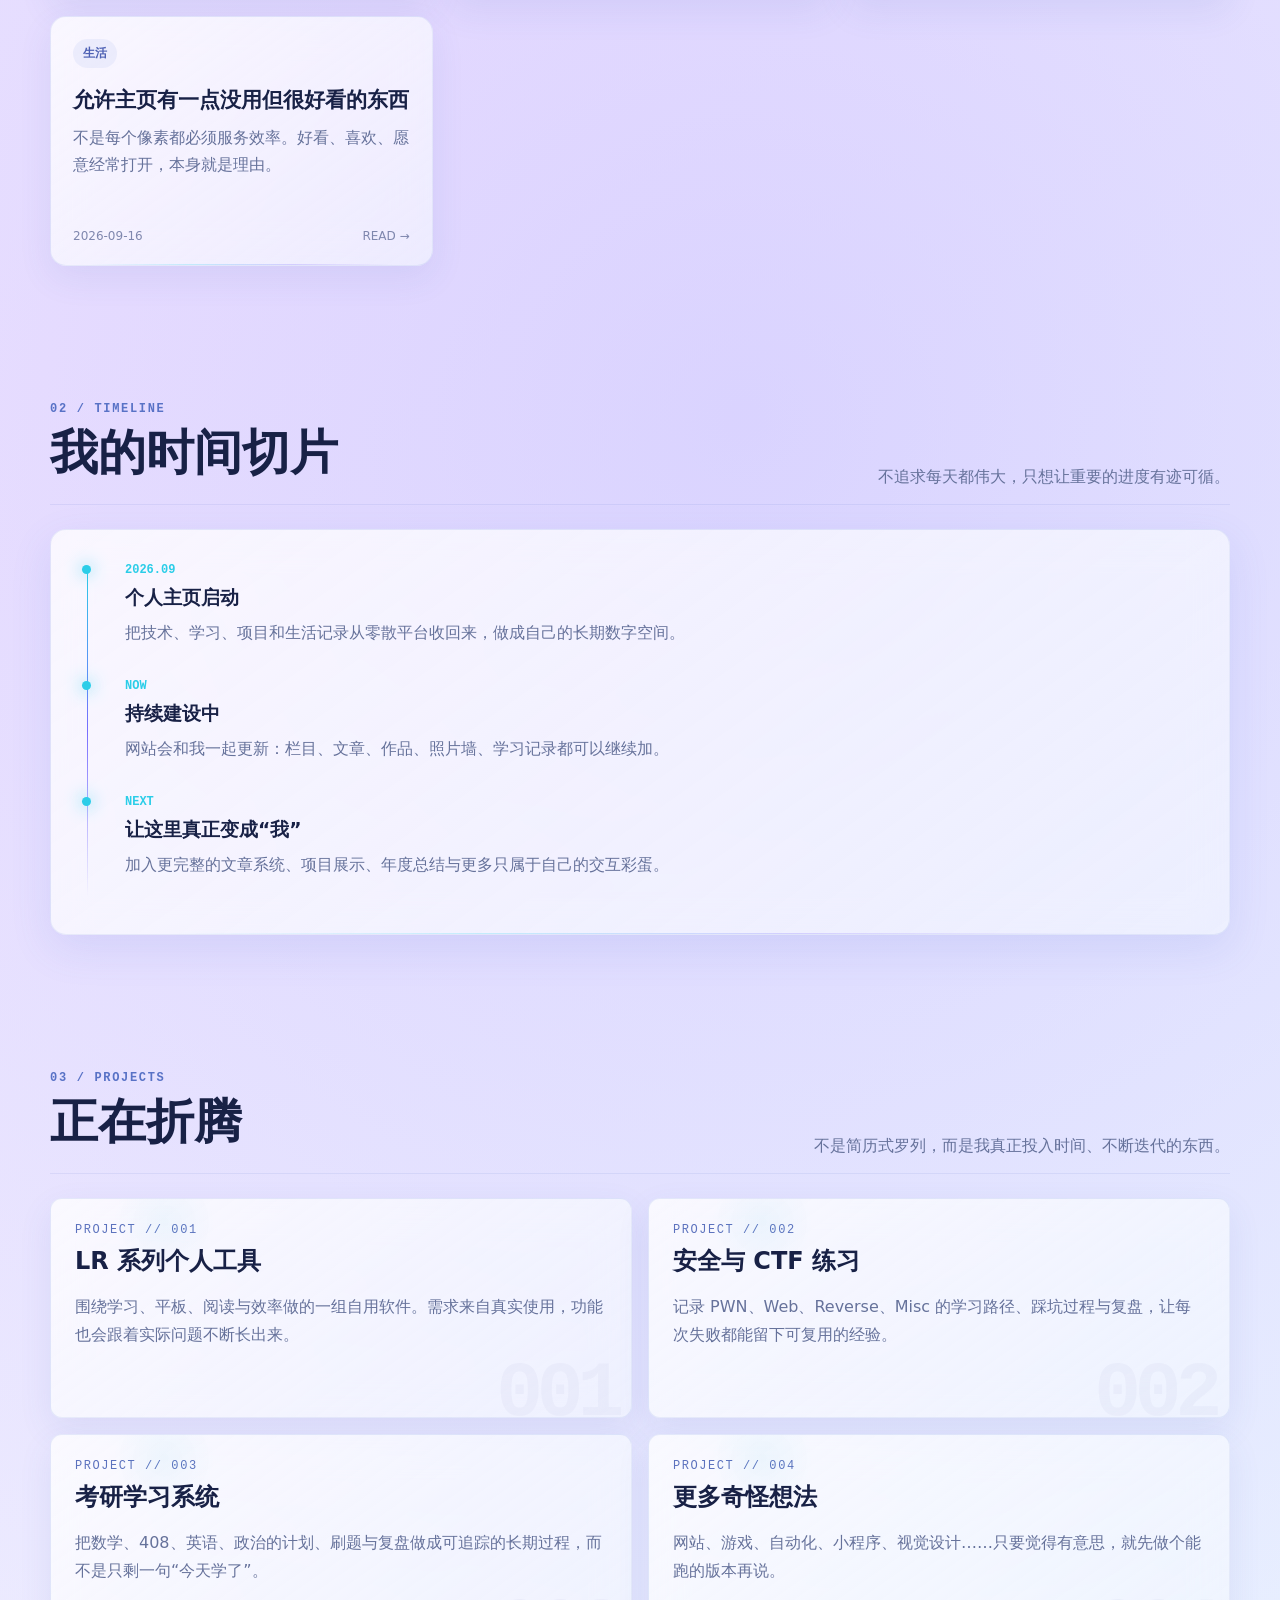
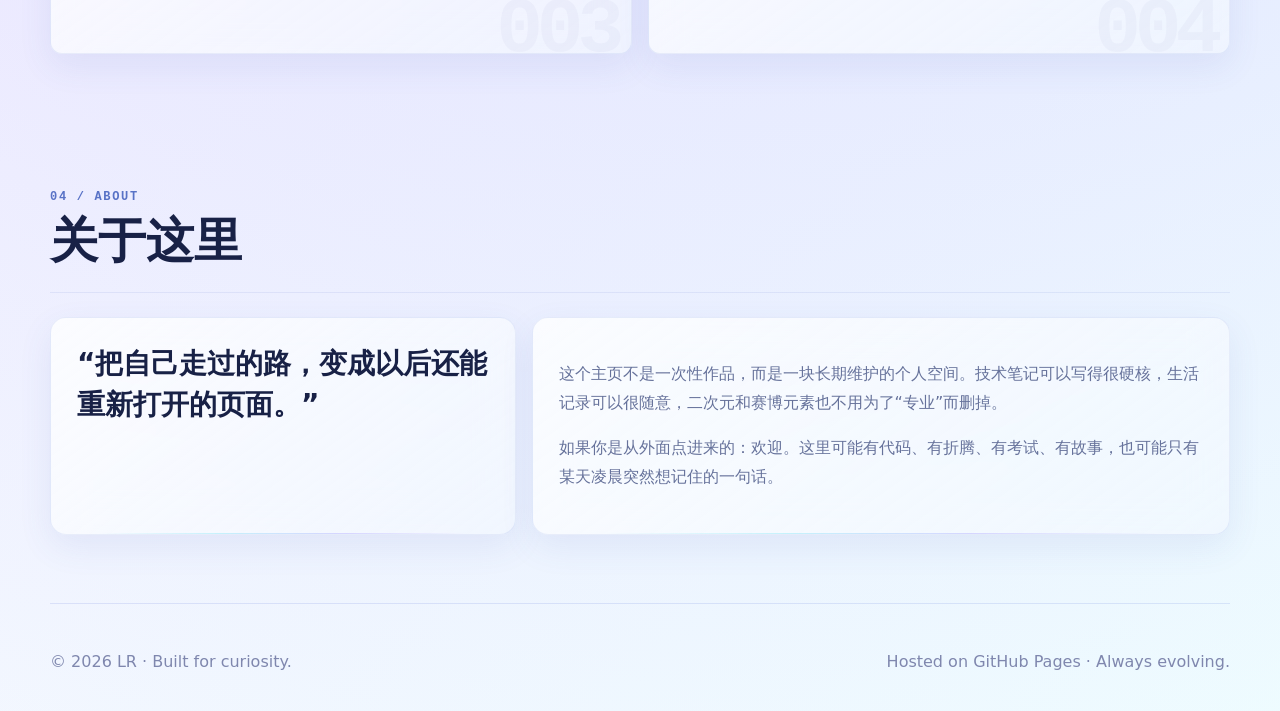
==== commit d72c0bcc: "Make LR OS expansion pack functional" ====
--- a/site/index.html
+++ b/site/index.html
@@ -2047,6 +2047,233 @@
     }
 
 
+
+    // LR//OS Expansion runtime
+    var EXPANSION_APPS=[
+      {id:"webos",name:"WebOS",repo:"https://github.com/Martin-R-D/WebOS"},
+      {id:"wasmforge",name:"WasmForge",repo:"https://github.com/TaniyaTaragi/WasmForge"},
+      {id:"ciliterm",name:"ciliterm",repo:"https://github.com/ciliverse/ciliterm"},
+      {id:"skedra",name:"Skedra",repo:"https://github.com/moonriddim/skedra-community"},
+      {id:"padlocal",name:"pad.local",repo:"https://github.com/ymerej-noyorb/pad.local"},
+      {id:"retrox",name:"RetroX",repo:"https://github.com/polius/RetroX"},
+      {id:"vme",name:"VM/E",repo:"https://github.com/gitGalu/vme"},
+      {id:"openloaf",name:"OpenLoaf",repo:"https://github.com/OpenLoaf/OpenLoaf"},
+      {id:"liveagent",name:"LiveAgent",repo:"https://github.com/Stack-Cairn/LiveAgent"},
+      {id:"libragent",name:"LibrAgent",repo:"https://github.com/fritzprix/libr-agent"},
+      {id:"catcher",name:"Catcher",repo:"https://github.com/Catcher2026/Catcher"},
+      {id:"pinchtab",name:"PinchTab",repo:"https://github.com/pinchtab/pinchtab"},
+      {id:"lap",name:"Lap",repo:"https://github.com/julyx10/lap"},
+      {id:"zettelgarden",name:"Zettelgarden",repo:"https://github.com/Zettelgarden/Zettelgarden"},
+      {id:"cruxwire",name:"Cruxwire",repo:"https://github.com/philoking/cruxwire"},
+      {id:"papr",name:"Papr",repo:"https://github.com/l0ng-ai/papr"},
+      {id:"parson",name:"Parson",repo:"https://github.com/ParsonLabs/parson"},
+      {id:"kaiboard",name:"KaiBoard",repo:"https://github.com/ChasenKai/KaiBoard"}
+    ];
+    if(typeof LR_INTEGRATIONS!=="undefined"){
+      var existingIds=new Set(LR_INTEGRATIONS.map(function(x){return x.id}));
+      EXPANSION_APPS.forEach(function(x){if(!existingIds.has(x.id))LR_INTEGRATIONS.push(x)});
+      renderIntegrationList();
+    }
+
+    function saveEndpointInputs(buttonId,selector){
+      var btn=document.getElementById(buttonId);if(!btn)return;
+      btn.onclick=function(){
+        var bad=false;
+        document.querySelectorAll(selector).forEach(function(i){
+          var v=i.value.trim();
+          if(v&&!validEndpoint(v)){bad=true;i.style.outline="2px solid rgba(255,90,120,.35)";return}
+          i.style.outline="";
+          if(v)localStorage.setItem(endpointKey(i.dataset.endpoint),v);else localStorage.removeItem(endpointKey(i.dataset.endpoint));
+        });
+        if(bad){pushNotice("SERVICE NODE","有地址格式不正确。");return}
+        renderIntegrationList();pushNotice("SERVICE NODE","服务地址已保存。");
+      };
+    }
+    saveEndpointInputs("saveAgentEndpoints","#agentHubWin [data-endpoint]");
+    saveEndpointInputs("saveBrowserEndpoints","#browserHubWin [data-endpoint]");
+    saveEndpointInputs("saveNewsEndpoints","#newsWin [data-endpoint]");
+    saveEndpointInputs("saveGameEndpoints","#gameWin [data-endpoint]");
+    saveEndpointInputs("saveTerminalEndpoint","#terminalHubWin [data-endpoint]");
+    saveEndpointInputs("saveBrainEndpoint","#brainWin [data-endpoint]");
+    syncRemoteInputs();
+
+    // Code Lab: JavaScript sandbox + Python/WASM through Pyodide
+    var codeMode="js",pyodideRuntime=null,pyodideLoading=null;
+    var codeEditor=document.getElementById("codeEditor"),codeOutput=document.getElementById("codeOutput"),pythonStatus=document.getElementById("pythonStatus");
+    function codeExample(mode){
+      if(mode==="python")return 'print("Hello from LR//OS Python")\nnums = [x*x for x in range(8)]\nprint(nums)\nsum(nums)';
+      return 'console.log("Hello from LR//OS JavaScript");\nconst nums = Array.from({length:8}, (_,i)=>i*i);\nconsole.log(nums);\nnums.reduce((a,b)=>a+b,0);';
+    }
+    if(codeEditor)codeEditor.value=codeExample("js");
+    document.querySelectorAll("[data-code-mode]").forEach(function(b){
+      b.onclick=function(){codeMode=b.dataset.codeMode;document.querySelectorAll("[data-code-mode]").forEach(function(x){x.classList.toggle("active",x===b)});codeEditor.value=codeExample(codeMode);codeOutput.textContent="MODE // "+codeMode.toUpperCase()};
+    });
+    function runJsSandbox(code){
+      return new Promise(function(resolve){
+        var token="lrjs-"+Date.now()+"-"+Math.random(),lines=[],done=false;
+        function handler(e){
+          if(!e.data||e.data.token!==token)return;
+          if(e.data.type==="log")lines.push(e.data.text);
+          if(e.data.type==="done"){done=true;window.removeEventListener("message",handler);frame.remove();resolve(lines.join("\n"))}
+        }
+        window.addEventListener("message",handler);
+        var frame=document.createElement("iframe");frame.sandbox="allow-scripts";frame.style.display="none";
+        var safe=JSON.stringify(code),tok=JSON.stringify(token);
+        frame.srcdoc='<script>(function(){var T='+tok+',out=[];function send(t,x){parent.postMessage({token:T,type:t,text:x},"*")}console.log=function(){send("log",Array.from(arguments).map(String).join(" "))};console.error=function(){send("log","ERROR: "+Array.from(arguments).map(String).join(" "))};try{var code='+safe+';var result=(0,eval)(code);if(result!==undefined)send("log","=> "+String(result));}catch(e){send("log","ERROR: "+(e&&e.stack?e.stack:e))}send("done","");})();<\/script>';
+        document.body.appendChild(frame);
+        setTimeout(function(){if(!done){window.removeEventListener("message",handler);frame.remove();resolve(lines.concat(["TIMEOUT"]).join("\n"))}},5000);
+      });
+    }
+    async function ensurePyodide(){
+      if(pyodideRuntime)return pyodideRuntime;
+      if(pyodideLoading)return pyodideLoading;
+      pyodideLoading=(async function(){
+        pythonStatus.textContent="Loading Python/WASM…";
+        if(typeof loadPyodide==="undefined"){
+          await new Promise(function(resolve,reject){
+            var sc=document.createElement("script");sc.src="https://cdn.jsdelivr.net/pyodide/v314.0.7/full/pyodide.js";sc.onload=resolve;sc.onerror=function(){reject(new Error("Pyodide CDN 加载失败"))};document.head.appendChild(sc);
+          });
+        }
+        pyodideRuntime=await loadPyodide({indexURL:"https://cdn.jsdelivr.net/pyodide/v314.0.7/full/"});
+        pythonStatus.textContent="Python/WASM READY";return pyodideRuntime;
+      })();
+      try{return await pyodideLoading}finally{pyodideLoading=null}
+    }
+    document.getElementById("codeRun").onclick=async function(){
+      codeOutput.textContent="RUNNING_";
+      try{
+        if(codeMode==="js")codeOutput.textContent=await runJsSandbox(codeEditor.value);
+        else{
+          var py=await ensurePyodide();py.globals.set("LR_USER_CODE",codeEditor.value);
+          var out=await py.runPythonAsync('import io, contextlib, traceback\n_buf=io.StringIO()\n_result=None\nwith contextlib.redirect_stdout(_buf), contextlib.redirect_stderr(_buf):\n    try:\n        _result=exec(LR_USER_CODE, globals())\n    except Exception:\n        traceback.print_exc()\n_text=_buf.getvalue()\n_text + (("\\n=> "+repr(_result)) if _result is not None else "")');
+          codeOutput.textContent=String(out||"(no output)");
+        }
+      }catch(e){codeOutput.textContent="ERROR // "+(e&&e.stack?e.stack:e)}
+    };
+    document.getElementById("codeExample").onclick=function(){codeEditor.value=codeExample(codeMode)};
+    document.getElementById("codeClear").onclick=function(){codeOutput.textContent=""};
+
+    // LR Canvas / KaiBoard-lite
+    var wb=document.getElementById("whiteboardCanvas"),wctx=wb.getContext("2d"),drawing=false,lastX=0,lastY=0,eraser=false;
+    function resizeWhiteboard(){
+      var rect=wb.getBoundingClientRect(),old=localStorage.getItem("lr-whiteboard-png");
+      wb.width=Math.max(600,Math.round(rect.width*(devicePixelRatio||1)));wb.height=Math.max(420,Math.round(rect.height*(devicePixelRatio||1)));
+      wctx.setTransform(devicePixelRatio||1,0,0,devicePixelRatio||1,0,0);wctx.lineCap="round";wctx.lineJoin="round";
+      if(old){var im=new Image();im.onload=function(){wctx.drawImage(im,0,0,rect.width,rect.height)};im.src=old}
+    }
+    setTimeout(resizeWhiteboard,80);window.addEventListener("resize",function(){if(document.getElementById("canvasWin").classList.contains("open"))resizeWhiteboard()});
+    function wbPos(e){var r=wb.getBoundingClientRect(),p=e.touches?e.touches[0]:e;return{x:p.clientX-r.left,y:p.clientY-r.top}}
+    function wbStart(e){drawing=true;var p=wbPos(e);lastX=p.x;lastY=p.y;wb.setPointerCapture&&e.pointerId!==undefined&&wb.setPointerCapture(e.pointerId)}
+    function wbMove(e){if(!drawing)return;e.preventDefault();var p=wbPos(e);wctx.globalCompositeOperation=eraser?"destination-out":"source-over";wctx.strokeStyle=document.getElementById("canvasColor").value;wctx.lineWidth=Number(document.getElementById("canvasWidth").value);wctx.beginPath();wctx.moveTo(lastX,lastY);wctx.lineTo(p.x,p.y);wctx.stroke();lastX=p.x;lastY=p.y}
+    function wbEnd(){if(!drawing)return;drawing=false;try{localStorage.setItem("lr-whiteboard-png",wb.toDataURL("image/png"))}catch(e){}}
+    wb.addEventListener("pointerdown",wbStart);wb.addEventListener("pointermove",wbMove);wb.addEventListener("pointerup",wbEnd);wb.addEventListener("pointercancel",wbEnd);
+    document.getElementById("canvasPen").onclick=function(){eraser=false;pushNotice("CANVAS","画笔模式。")};
+    document.getElementById("canvasEraser").onclick=function(){eraser=true;pushNotice("CANVAS","橡皮模式。")};
+    document.getElementById("canvasClear").onclick=function(){wctx.clearRect(0,0,wb.width,wb.height);localStorage.removeItem("lr-whiteboard-png")};
+    document.getElementById("canvasExport").onclick=function(){var a=document.createElement("a");a.download="lr-canvas.png";a.href=wb.toDataURL("image/png");a.click()};
+
+    // pad.local-inspired draggable workspace
+    var workspace=document.getElementById("workspaceCanvas");
+    var nodeWindowMap={code:"codeLabWin",terminal:"terminalHubWin",ai:"aiWin",browser:"browserHubWin"};
+    function loadWorkspaceLayout(){
+      var saved={};try{saved=JSON.parse(localStorage.getItem("lr-workspace-layout")||"{}")}catch(e){}
+      var defaults={code:[30,34],terminal:[260,190],ai:[505,55],browser:[490,275]};
+      workspace.querySelectorAll(".workspaceNode").forEach(function(n){var p=saved[n.dataset.node]||defaults[n.dataset.node];n.style.left=p[0]+"px";n.style.top=p[1]+"px"});
+    }
+    function saveWorkspaceLayout(){var obj={};workspace.querySelectorAll(".workspaceNode").forEach(function(n){obj[n.dataset.node]=[parseFloat(n.style.left)||0,parseFloat(n.style.top)||0]});localStorage.setItem("lr-workspace-layout",JSON.stringify(obj))}
+    loadWorkspaceLayout();
+    workspace.querySelectorAll(".workspaceNode").forEach(function(n){
+      var drag=false,sx=0,sy=0,ox=0,oy=0;
+      n.addEventListener("pointerdown",function(e){drag=true;sx=e.clientX;sy=e.clientY;ox=parseFloat(n.style.left)||0;oy=parseFloat(n.style.top)||0;n.setPointerCapture(e.pointerId)});
+      n.addEventListener("pointermove",function(e){if(!drag)return;var maxX=Math.max(0,workspace.clientWidth-n.offsetWidth),maxY=Math.max(0,workspace.clientHeight-n.offsetHeight);n.style.left=Math.max(0,Math.min(maxX,ox+e.clientX-sx))+"px";n.style.top=Math.max(0,Math.min(maxY,oy+e.clientY-sy))+"px"});
+      n.addEventListener("pointerup",function(){if(drag){drag=false;saveWorkspaceLayout()}});
+      n.addEventListener("dblclick",function(){openWin(nodeWindowMap[n.dataset.node])});
+    });
+    document.getElementById("workspaceReset").onclick=function(){localStorage.removeItem("lr-workspace-layout");loadWorkspaceLayout()};
+
+    // Gallery with IndexedDB and lightweight tags
+    function openGalleryDb(){return new Promise(function(resolve,reject){var q=indexedDB.open("lr-gallery",1);q.onupgradeneeded=function(){var db=q.result;if(!db.objectStoreNames.contains("photos"))db.createObjectStore("photos",{keyPath:"id"})};q.onsuccess=function(){resolve(q.result)};q.onerror=function(){reject(q.error)}})}
+    async function galleryAll(){var db=await openGalleryDb();return new Promise(function(resolve,reject){var tx=db.transaction("photos","readonly"),q=tx.objectStore("photos").getAll();q.onsuccess=function(){resolve(q.result||[])};q.onerror=function(){reject(q.error)}})}
+    async function galleryPut(x){var db=await openGalleryDb();return new Promise(function(resolve,reject){var tx=db.transaction("photos","readwrite");tx.objectStore("photos").put(x);tx.oncomplete=resolve;tx.onerror=function(){reject(tx.error)}})}
+    async function galleryDelete(id){var db=await openGalleryDb();return new Promise(function(resolve,reject){var tx=db.transaction("photos","readwrite");tx.objectStore("photos").delete(id);tx.oncomplete=resolve;tx.onerror=function(){reject(tx.error)}})}
+    var galleryUrls=[];
+    async function renderGallery(){
+      galleryUrls.forEach(URL.revokeObjectURL);galleryUrls=[];var box=document.getElementById("galleryGrid"),q=(document.getElementById("gallerySearch").value||"").toLowerCase(),items=await galleryAll();box.innerHTML="";
+      items.filter(function(x){return (x.name+" "+(x.tags||"")).toLowerCase().includes(q)}).sort(function(a,b){return b.time-a.time}).forEach(function(x){
+        var item=document.createElement("div");item.className="galleryItem";var img=document.createElement("img"),url=URL.createObjectURL(x.blob);galleryUrls.push(url);img.src=url;img.title=(x.tags||"")+"\n双击设置标签";
+        var label=document.createElement("span");label.textContent=x.name+(x.tags?" · "+x.tags:"");var del=document.createElement("button");del.textContent="×";del.onclick=async function(e){e.stopPropagation();await galleryDelete(x.id);renderGallery()};
+        item.ondblclick=async function(){var tags=prompt("图片标签（空格或逗号分隔）",x.tags||"");if(tags===null)return;x.tags=tags;x.time=Date.now();await galleryPut(x);renderGallery()};
+        item.appendChild(img);item.appendChild(label);item.appendChild(del);box.appendChild(item);
+      });
+      if(!box.children.length)box.innerHTML='<div class="muted">图库为空。导入图片后可双击设置标签。</div>';
+    }
+    document.getElementById("galleryImport").onclick=function(){document.getElementById("galleryInput").click()};
+    document.getElementById("galleryInput").onchange=async function(e){for(var i=0;i<e.target.files.length;i++){var file=e.target.files[i];await galleryPut({id:crypto.randomUUID?crypto.randomUUID():Date.now()+"-"+i,name:file.name,tags:"",time:Date.now(),blob:file})}e.target.value="";renderGallery()};
+    document.getElementById("gallerySearch").oninput=renderGallery;renderGallery();
+
+    // RSS / Atom reader (direct CORS fetch only)
+    function cleanText(str){var d=document.createElement("div");d.innerHTML=str||"";return d.textContent||""}
+    async function loadRss(url){
+      var box=document.getElementById("feedList");box.innerHTML='<div class="muted">Loading feed…</div>';
+      try{
+        var r=await fetch(url);if(!r.ok)throw new Error("HTTP "+r.status);var xml=new DOMParser().parseFromString(await r.text(),"text/xml");
+        var entries=Array.from(xml.querySelectorAll("item"));if(!entries.length)entries=Array.from(xml.querySelectorAll("entry"));
+        box.innerHTML="";entries.slice(0,30).forEach(function(it){
+          var title=(it.querySelector("title")||{}).textContent||"Untitled",link=(it.querySelector("link")||{}).textContent||"";
+          var linkEl=it.querySelector("link[href]");if(linkEl)link=linkEl.getAttribute("href")||link;
+          var date=(it.querySelector("pubDate")||it.querySelector("updated")||it.querySelector("published")||{}).textContent||"";
+          var desc=(it.querySelector("description")||it.querySelector("summary")||it.querySelector("content")||{}).textContent||"";
+          var row=document.createElement("div");row.className="feedItem";var a=document.createElement("a");a.textContent=title;a.href=link||"#";a.target="_blank";a.rel="noreferrer";var sm=document.createElement("small");sm.textContent=date;var p=document.createElement("p");p.textContent=cleanText(desc).slice(0,260);row.appendChild(a);row.appendChild(sm);row.appendChild(p);box.appendChild(row);
+        });
+        if(!entries.length)box.innerHTML='<div class="muted">没有解析到 RSS/Atom 条目。</div>';
+      }catch(e){box.innerHTML='<div class="muted">直接读取失败：'+String(e.message||e).replace(/[<>]/g,"")+'。这通常是 RSS 源的 CORS 限制；可改用 Cruxwire / Papr 服务节点。</div>'}
+    }
+    document.getElementById("rssLoad").onclick=function(){var u=document.getElementById("rssUrl").value.trim();if(validEndpoint(u))loadRss(u);else pushNotice("NEWS HUB","请输入 http/https RSS 地址。")};
+    document.getElementById("rssSave").onclick=function(){var u=document.getElementById("rssUrl").value.trim();if(validEndpoint(u)){var arr=[];try{arr=JSON.parse(localStorage.getItem("lr-rss-feeds")||"[]")}catch(e){}if(!arr.includes(u))arr.push(u);localStorage.setItem("lr-rss-feeds",JSON.stringify(arr));pushNotice("NEWS HUB","RSS 地址已保存。")}};
+
+    // Local music player + Parson endpoint
+    var musicFiles=[],musicUrls=[];
+    function renderPlaylist(){
+      var box=document.getElementById("playlist");box.innerHTML="";musicFiles.forEach(function(x,i){var row=document.createElement("div");row.className="track";row.textContent=x.file.name;row.onclick=function(){playTrack(i)};box.appendChild(row)});if(!musicFiles.length)box.innerHTML='<div class="muted">添加本地音频后会出现在这里。</div>';
+    }
+    function playTrack(i){
+      var x=musicFiles[i];if(!x)return;document.getElementById("musicPlayer").src=x.url;document.getElementById("musicTitle").textContent=x.file.name;document.getElementById("musicMeta").textContent=Math.round(x.file.size/1024/1024*10)/10+" MB · local session";document.querySelectorAll("#playlist .track").forEach(function(t,j){t.classList.toggle("active",i===j)});document.getElementById("musicPlayer").play().catch(function(){});
+    }
+    document.getElementById("musicImport").onclick=function(){document.getElementById("musicInput").click()};
+    document.getElementById("musicInput").onchange=function(e){Array.from(e.target.files).forEach(function(file){var url=URL.createObjectURL(file);musicUrls.push(url);musicFiles.push({file:file,url:url})});e.target.value="";renderPlaylist();if(musicFiles.length&&!document.getElementById("musicPlayer").src)playTrack(0)};
+    document.getElementById("openParson").onclick=function(){launchEndpoint("parson")};renderPlaylist();
+
+    // Game mode
+    document.getElementById("gameHandheld").onclick=function(){setShellMode("handheld");closeWin(document.getElementById("gameWin"));pushNotice("GAME MODE","Handheld 模式已启用。")};
+
+    // Expand terminal commands
+    if(typeof cmds==="object"){
+      Object.assign(cmds,{code:"opening LR_CODE_LAB.wasm...",canvas:"opening LR_CANVAS.board...",workspace:"opening LR_WORKSPACE.canvas...",agents:"opening LR_AGENT_HUB.connect...",browser:"opening BROWSER_AUTOMATION_HUB.connect...",gallery:"opening LR_GALLERY.idb...",news:"opening LR_NEWS_HUB.rss...",music:"opening LR_MUSIC.local...",game:"opening LR_GAME_MODE.launcher...",brain:"opening LR_BRAIN.connect...",cyberterm:"opening CYBER_TERMINAL_HUB.connect..."});
+      cmds.help="commands: help, about, projects, tools, github, apps, files, memory, macro, image, pdf, clip, remote, mode, code, canvas, workspace, agents, browser, gallery, news, music, game, brain, cyberterm, skills, globe, ai, universe, achievements, device, theme, clear, matrix, status";
+    }
+    var expansionTermHandler=function(e){
+      if(e.key!=="Enter")return;var c=(termInput.value||"").trim().toLowerCase();
+      var map={code:"codeLabWin",canvas:"canvasWin",workspace:"workspaceWin",agents:"agentHubWin",browser:"browserHubWin",gallery:"galleryWin",news:"newsWin",music:"musicWin",game:"gameWin",brain:"brainWin",cyberterm:"terminalHubWin"};
+      if(map[c]){e.stopImmediatePropagation();termPrint("lr@space:~$ "+c,"tGreen");termInput.value="";termPrint(cmds[c],"tCyan");openWin(map[c])}
+    };
+    termInput.addEventListener("keydown",expansionTermHandler,true);
+
+    // Expand palette
+    var exPalette=document.getElementById("cmdList");
+    if(exPalette&&!exPalette.querySelector('[data-exp-win="codeLabWin"]')){
+      exPalette.insertAdjacentHTML("afterbegin",
+        '<div class="cmdItem" data-exp-win="codeLabWin"><span>打开 Code Lab</span><small>CODE</small></div>'+
+        '<div class="cmdItem" data-exp-win="canvasWin"><span>打开 LR Canvas</span><small>CANVAS</small></div>'+
+        '<div class="cmdItem" data-exp-win="workspaceWin"><span>打开 Workspace</span><small>WORK</small></div>'+
+        '<div class="cmdItem" data-exp-win="agentHubWin"><span>打开 Agent Hub</span><small>AGENTS</small></div>'+
+        '<div class="cmdItem" data-exp-win="galleryWin"><span>打开 Gallery</span><small>GALLERY</small></div>'+
+        '<div class="cmdItem" data-exp-win="newsWin"><span>打开 News Hub</span><small>NEWS</small></div>'+
+        '<div class="cmdItem" data-exp-win="musicWin"><span>打开 Music</span><small>MUSIC</small></div>'+
+        '<div class="cmdItem" data-exp-win="gameWin"><span>打开 Game Mode</span><small>GAME</small></div>');
+      exPalette.querySelectorAll("[data-exp-win]").forEach(function(i){i.onclick=function(){closePalette();openWin(i.dataset.expWin)}});
+    }
+
+
     // Creative interactions
     const ideas=[
       ["做一个只有自己看得懂的彩蛋","比如连续点击头像 5 次，弹出隐藏页面。"],
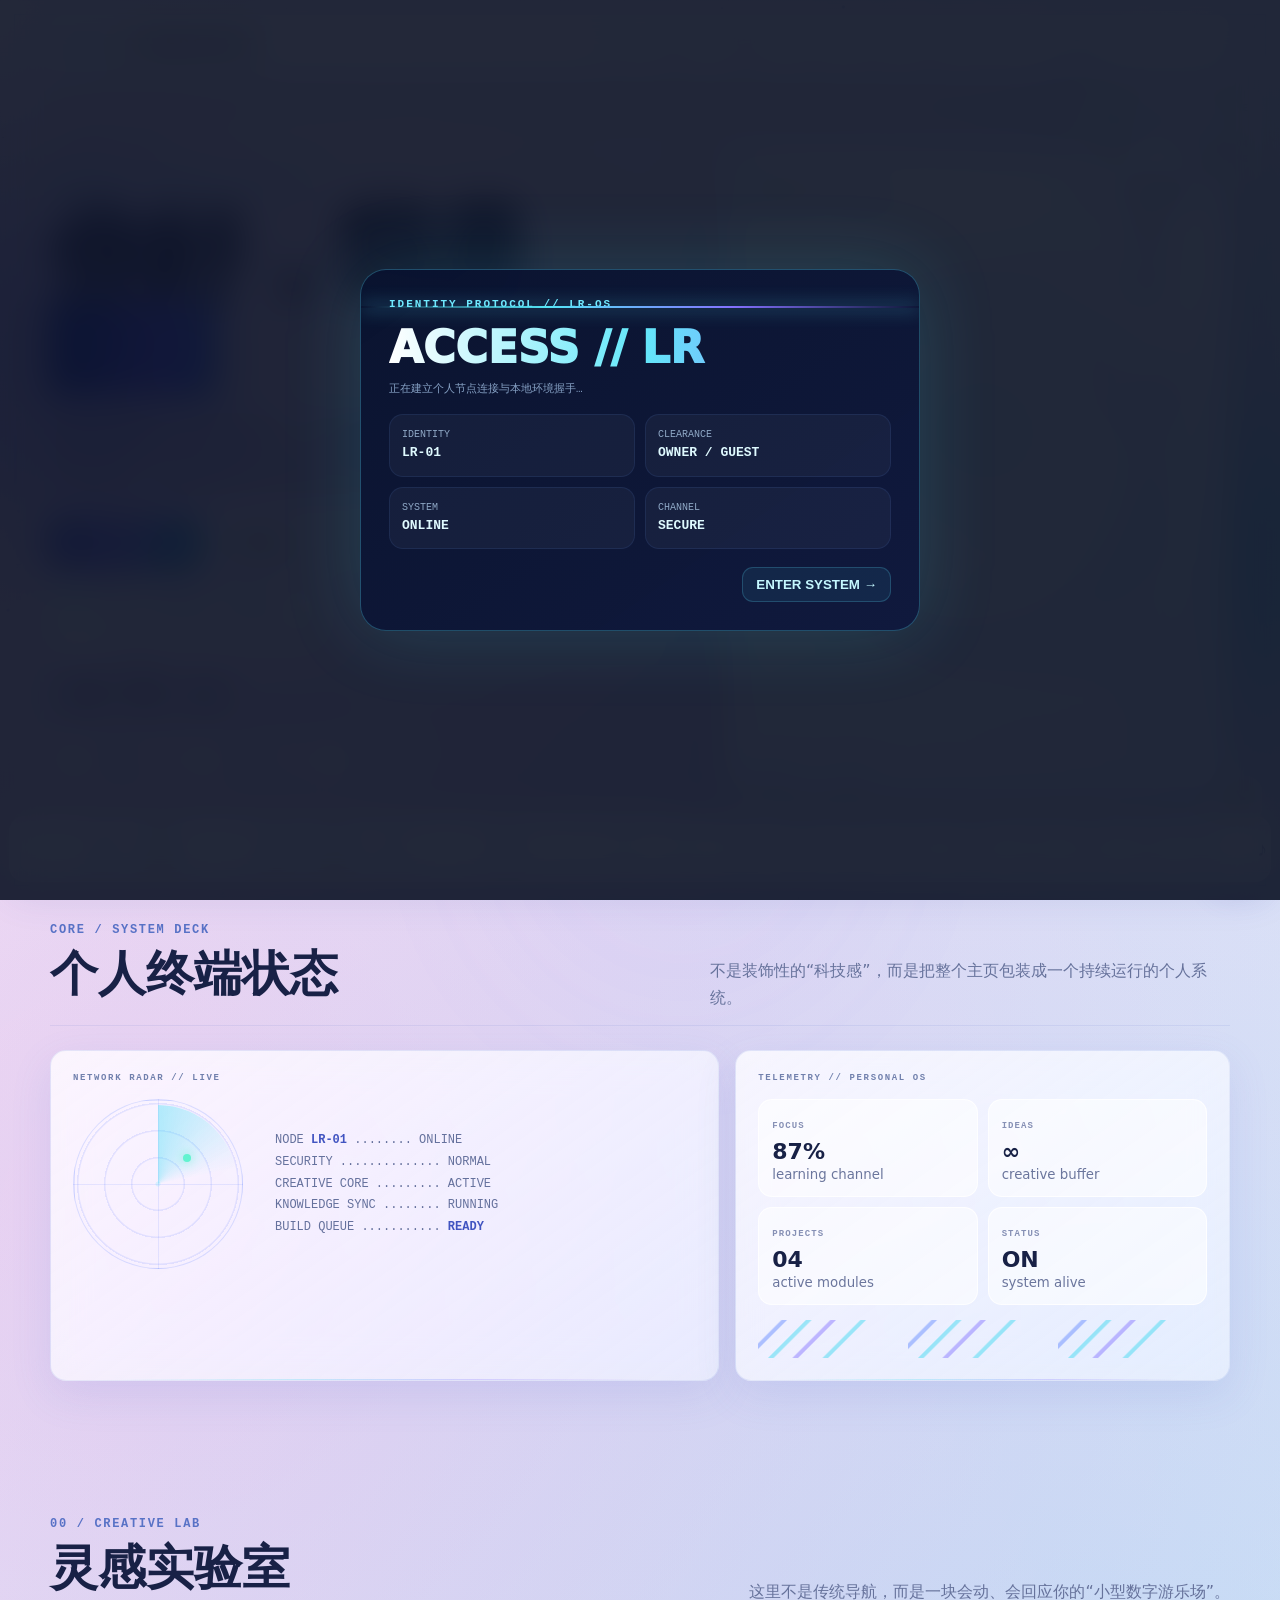
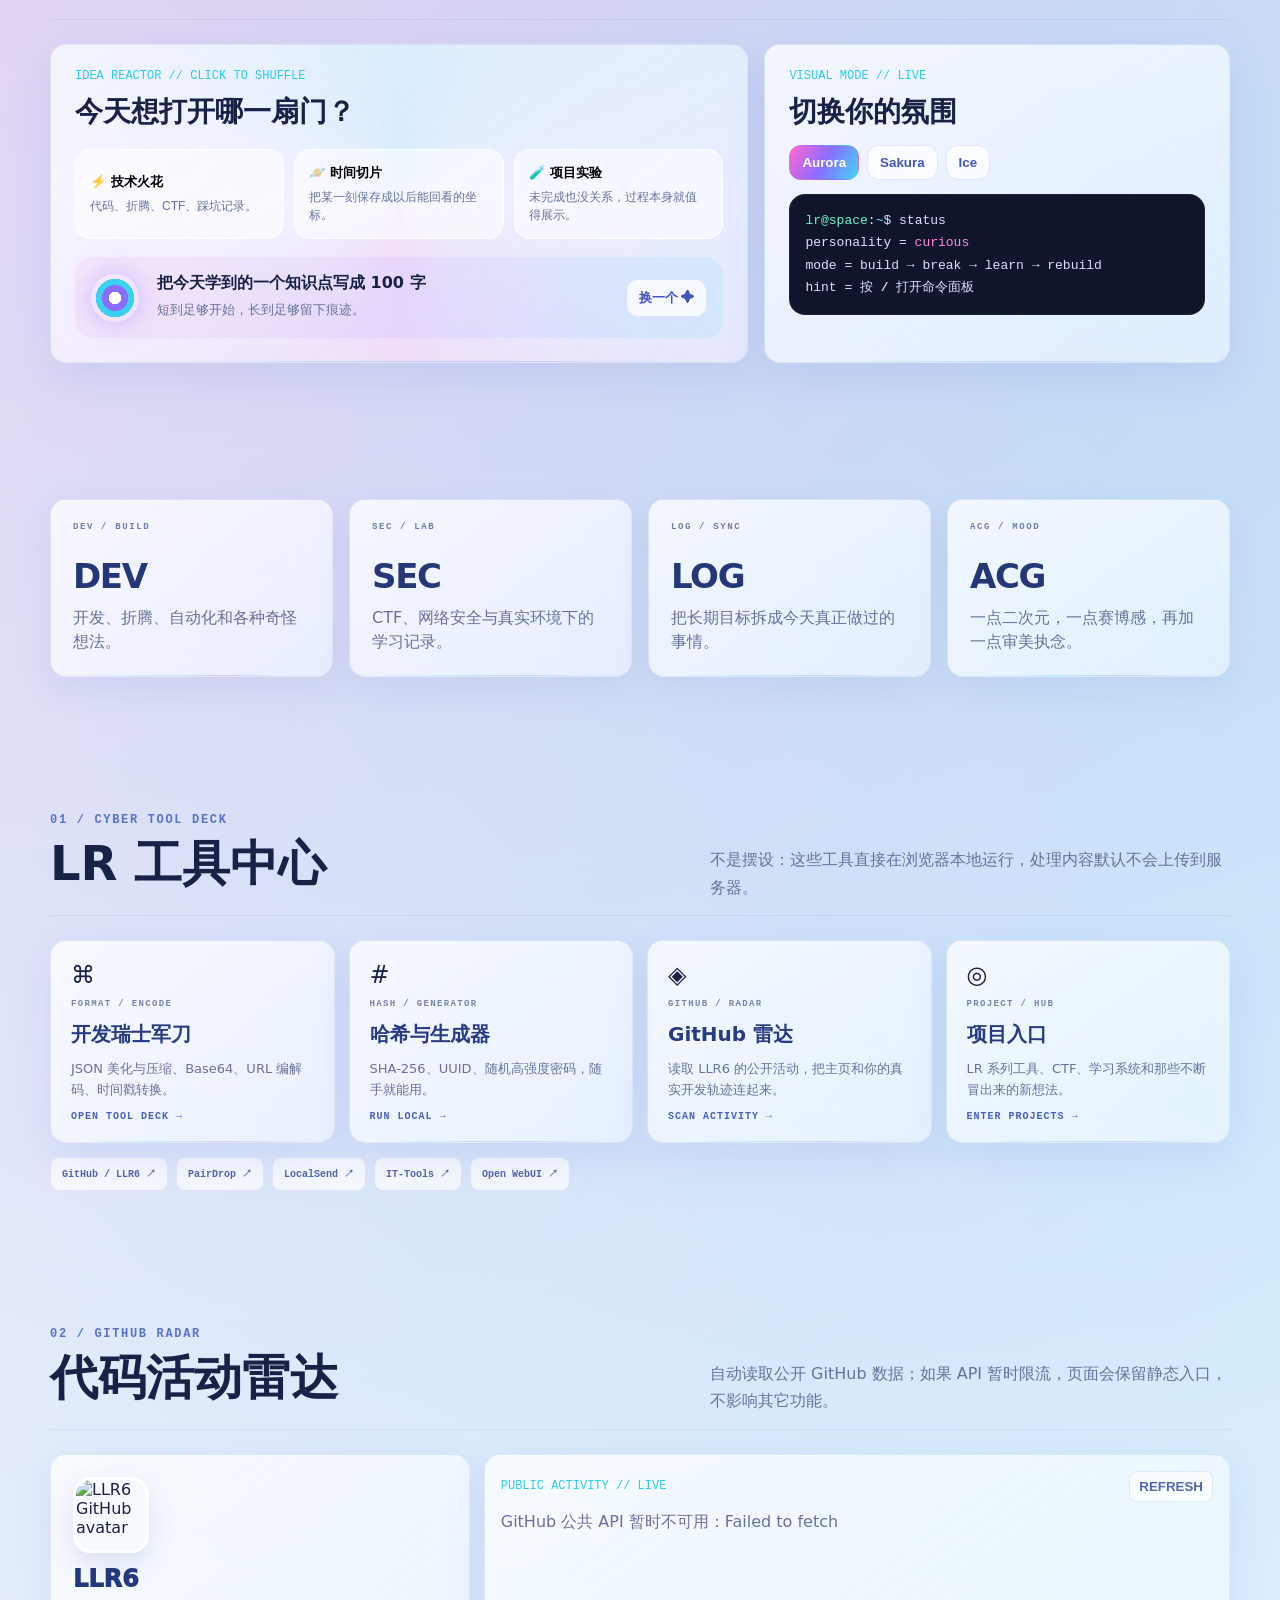
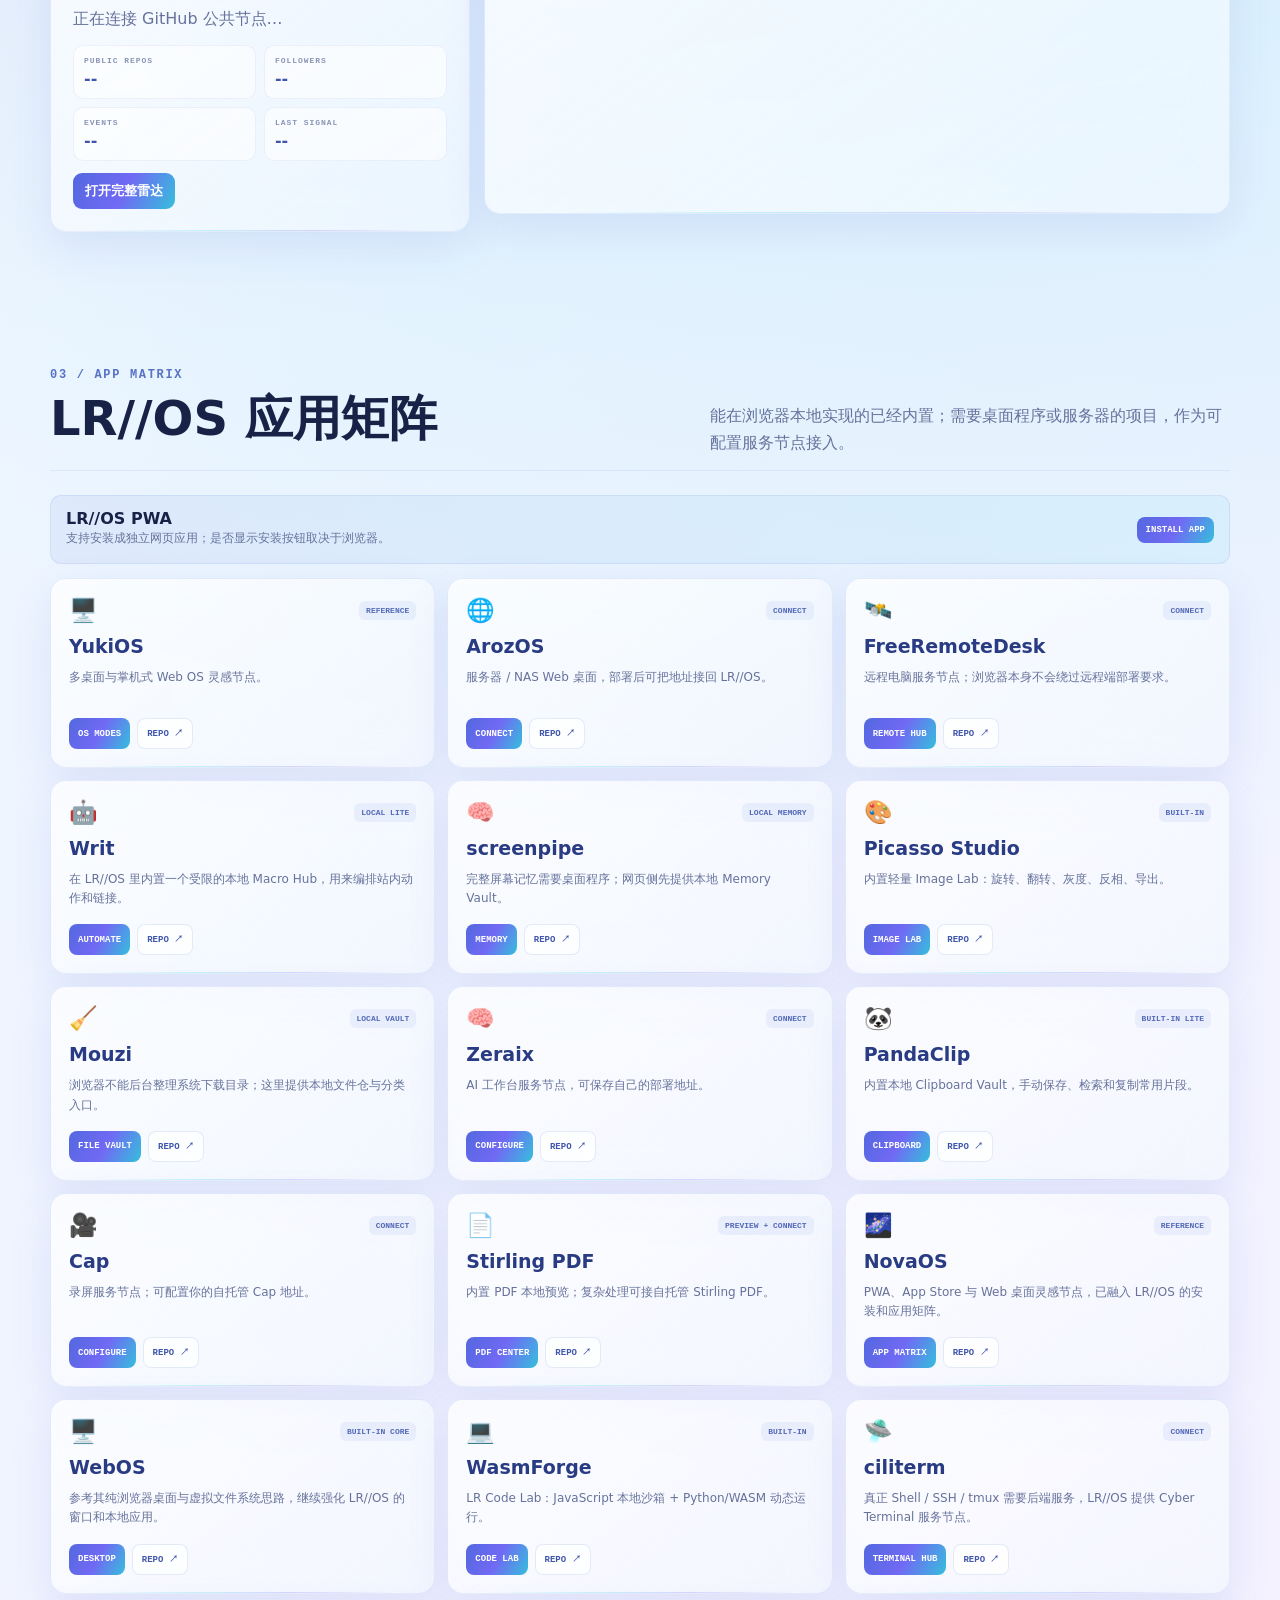
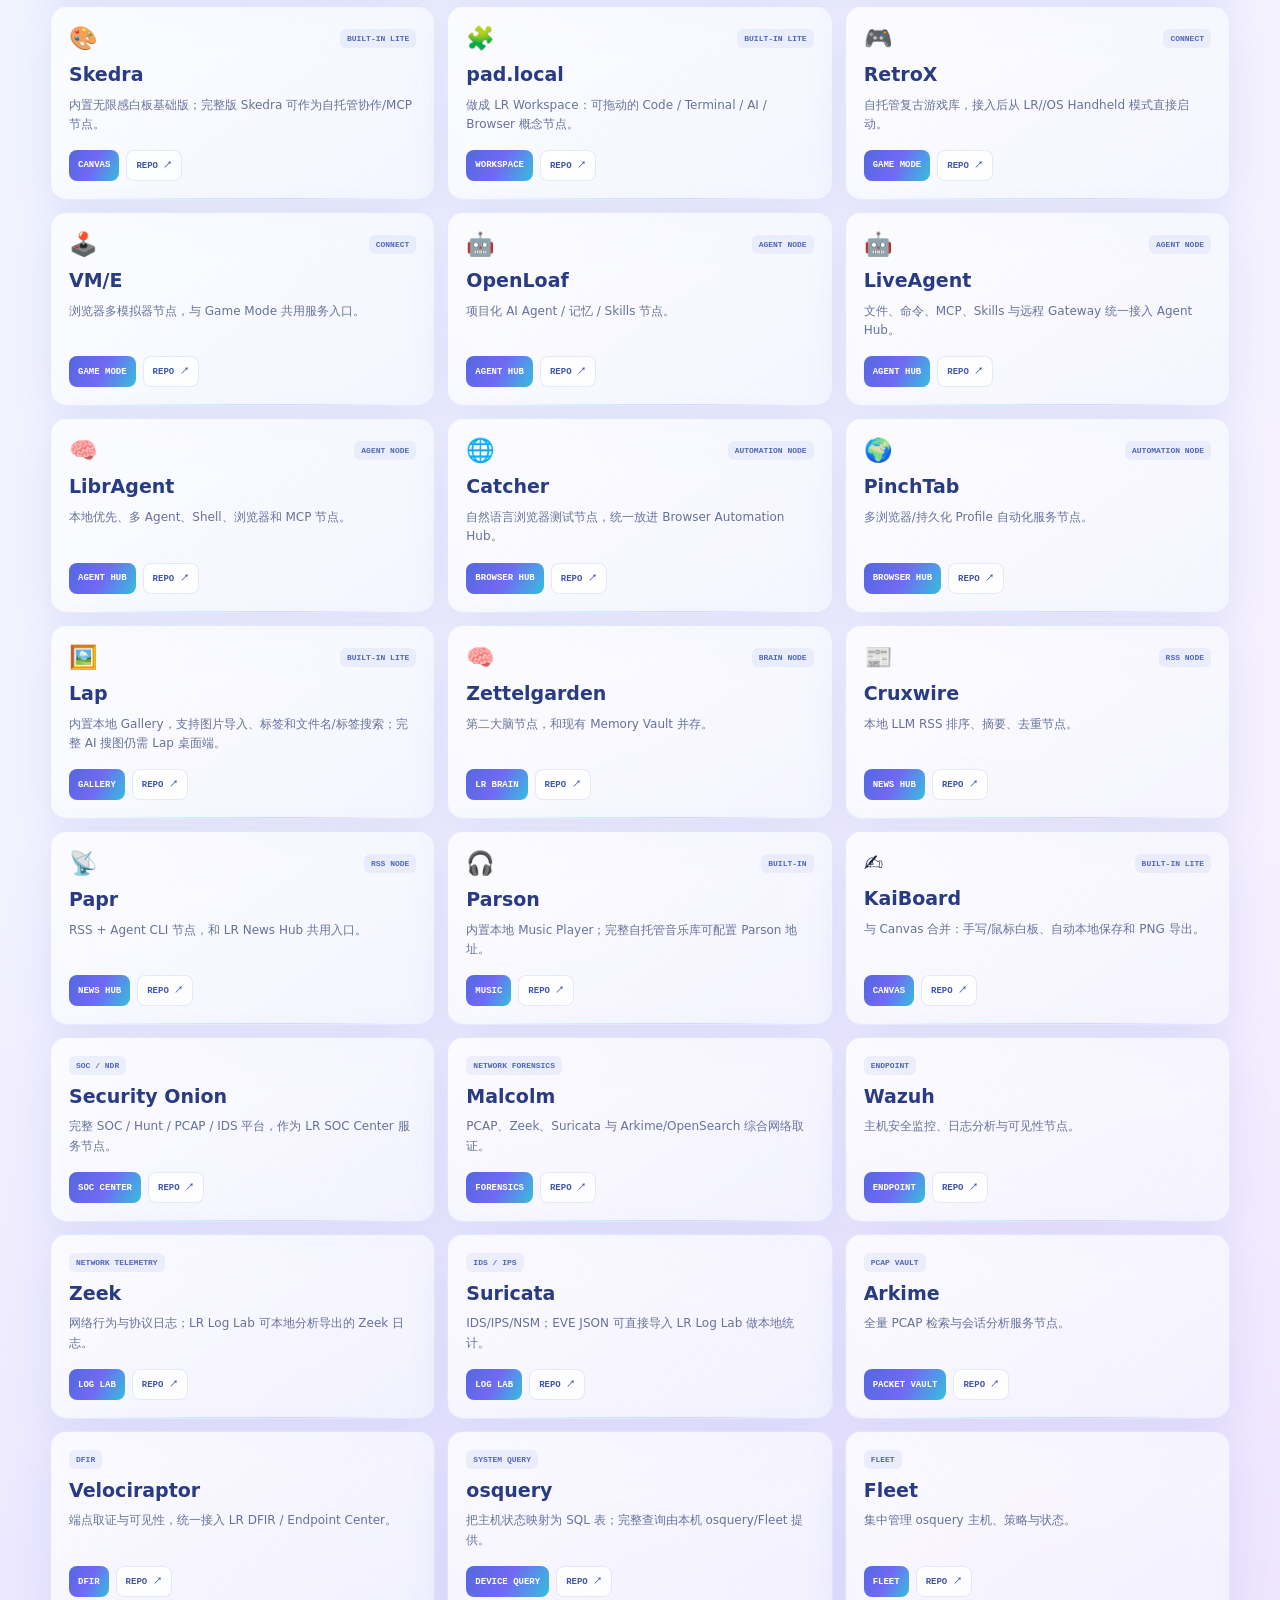
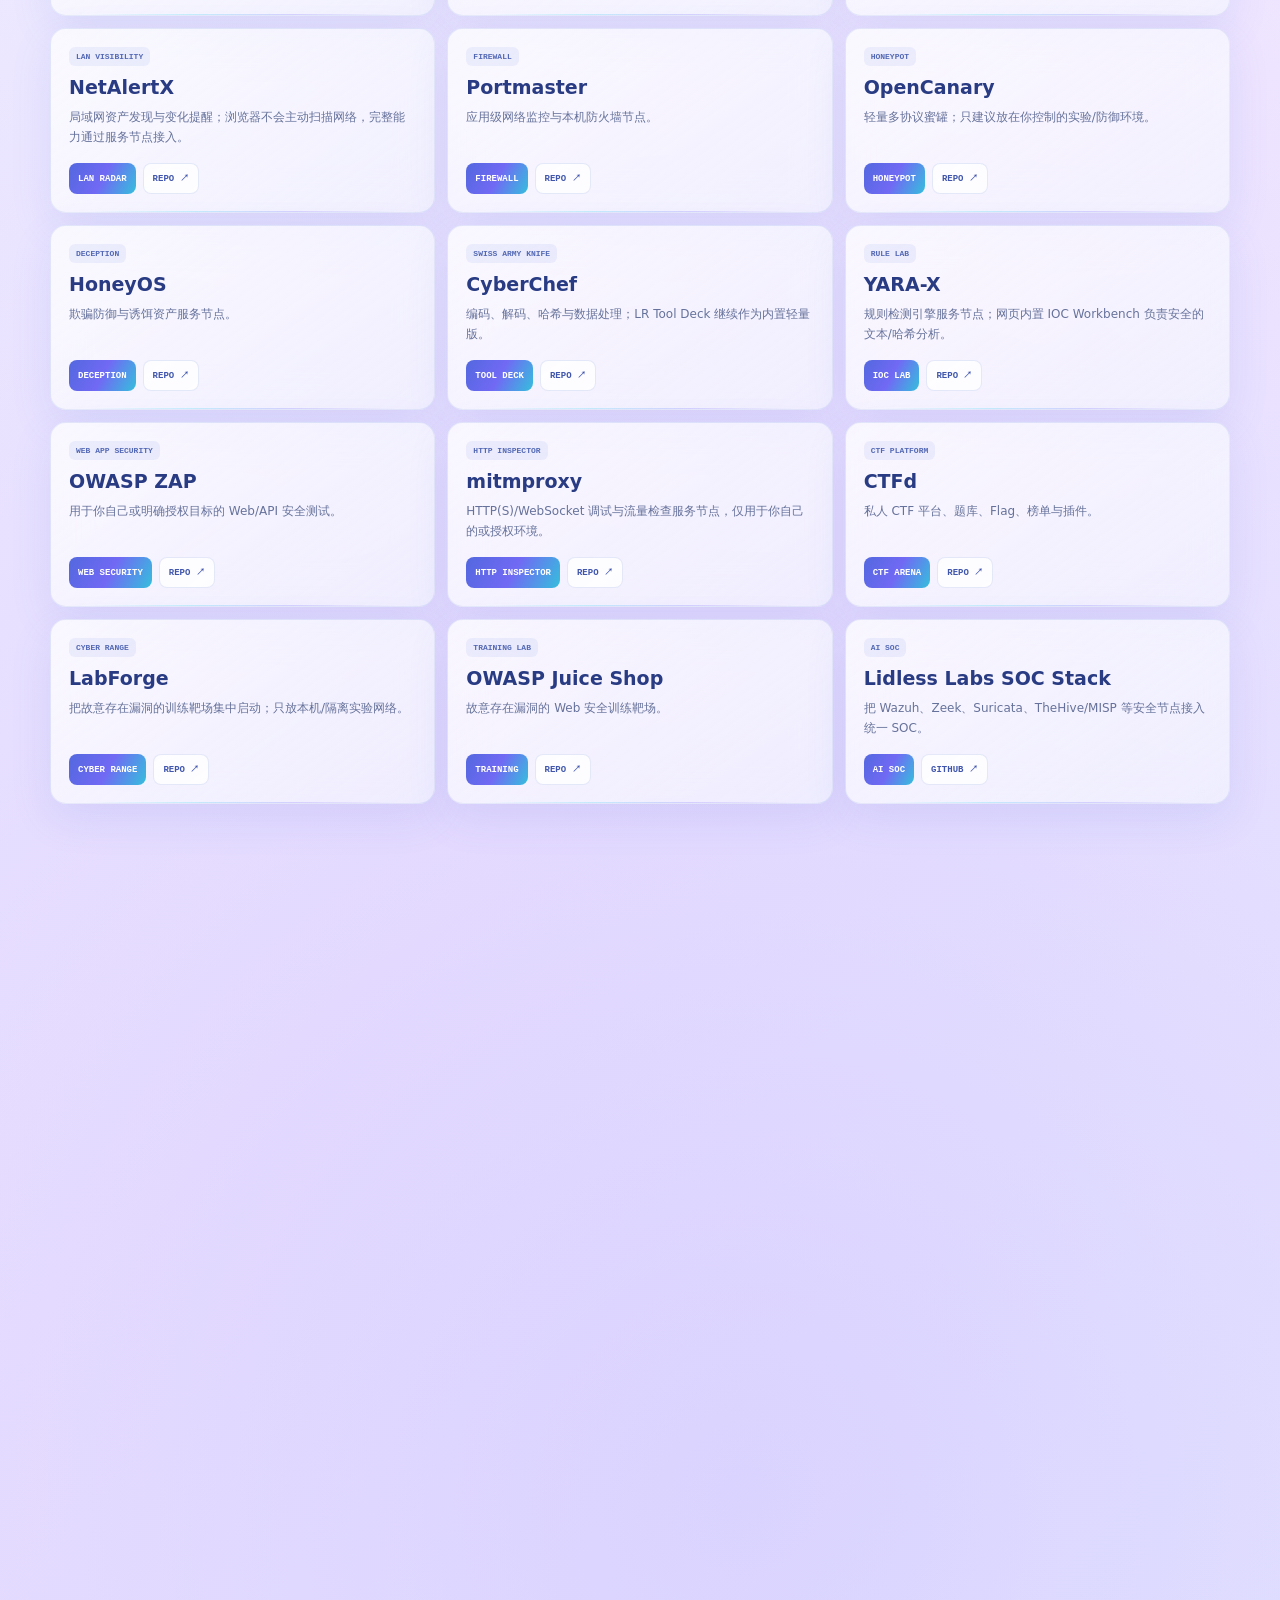
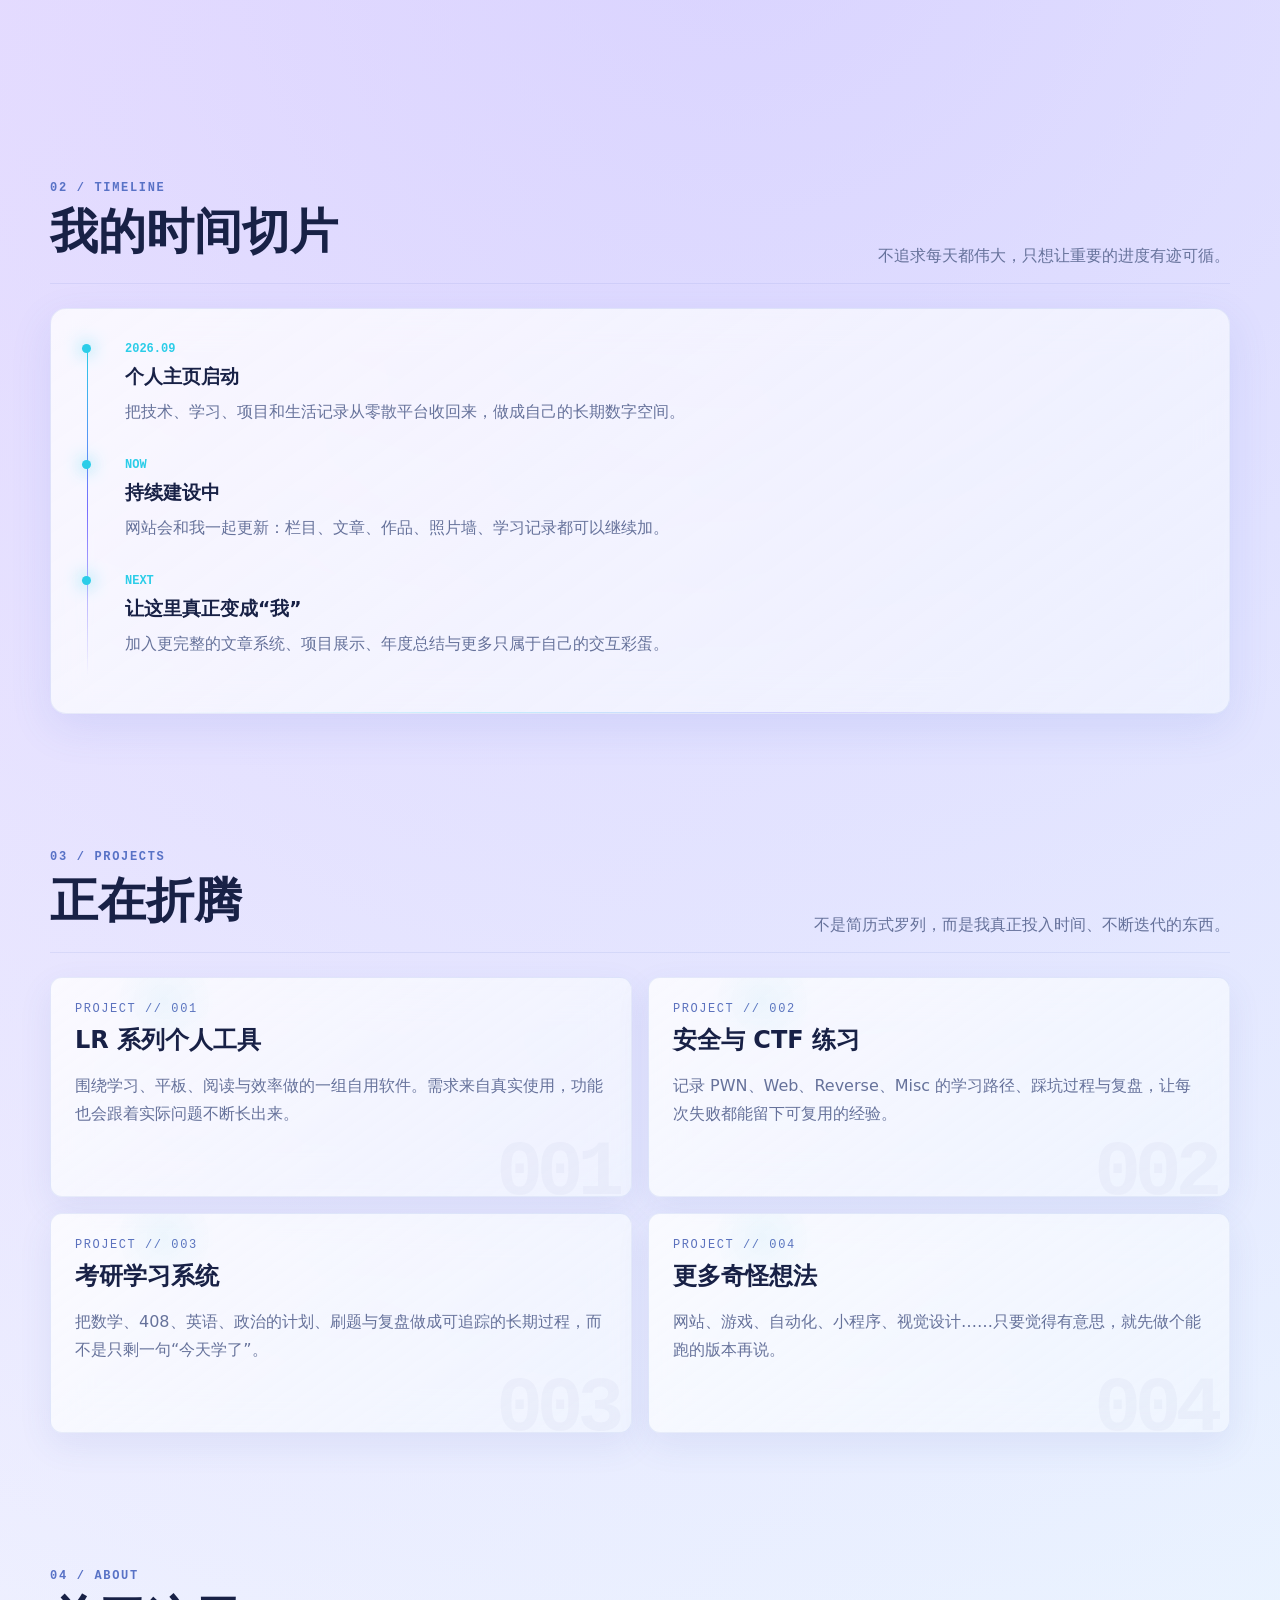
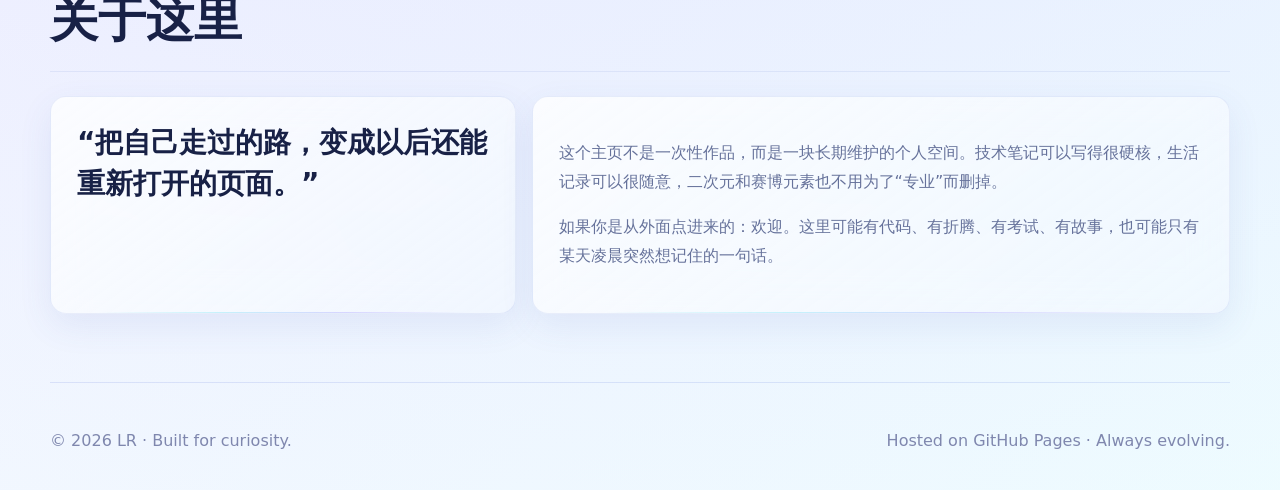
==== commit 84bf4294: "Add LR cyber defense security app pack UI" ====
--- a/site/index.html
+++ b/site/index.html
@@ -651,6 +651,23 @@
     .terminalHub{display:grid;grid-template-columns:1fr 1fr;gap:10px}.terminalService{padding:14px;border-radius:11px;background:#081222;color:#bcd7ff;border:1px solid rgba(89,151,245,.12)}.terminalService h4{margin:0 0 6px;color:#72e7f7}.terminalService p{font-size:11px;color:#90a6ca;line-height:1.55}
     @media(max-width:800px){.codeLayout,.terminalHub,.agentGrid,.automationGrid,.gameGrid{grid-template-columns:1fr}.galleryGrid{grid-template-columns:repeat(2,1fr)}}
 
+  
+    /* === LR CYBER DEFENSE PACK === */
+    .secGrid{display:grid;grid-template-columns:repeat(12,1fr);gap:12px}
+    .secCard{grid-column:span 4;padding:18px;min-height:185px;display:flex;flex-direction:column;gap:8px}
+    .secCard h3{margin:2px 0;font-size:19px;color:#283b83}.secCard p{margin:0;color:var(--muted);font-size:12px;line-height:1.6}
+    .secBadge{display:inline-flex;width:max-content;padding:5px 7px;border-radius:6px;background:rgba(61,109,217,.08);font:900 8px ui-monospace,monospace;color:#5368b5}
+    .secToolbar{display:flex;gap:8px;flex-wrap:wrap;margin-bottom:10px}
+    .secInput,.secText{border:1px solid rgba(78,105,202,.14);background:rgba(255,255,255,.82);border-radius:9px;padding:10px 11px;outline:0;color:#28376f}
+    .secInput{flex:1;min-width:180px}.secText{width:100%;min-height:180px;resize:vertical;font:12px/1.6 ui-monospace,Consolas,monospace}
+    .secStats{display:grid;grid-template-columns:repeat(4,1fr);gap:8px;margin:10px 0}.secStat{padding:11px;border-radius:10px;background:rgba(255,255,255,.66);border:1px solid rgba(75,104,205,.09)}.secStat span{display:block;font:800 8px ui-monospace,monospace;letter-spacing:.1em;color:#8994b5}.secStat b{display:block;margin-top:4px;color:#38509f;font-size:20px}
+    .secTable{width:100%;border-collapse:collapse;font-size:11px}.secTable th,.secTable td{text-align:left;padding:8px;border-bottom:1px solid rgba(77,103,198,.08);vertical-align:top}.secTable th{color:#5a6fae;font:900 9px ui-monospace,monospace}.secTable td{color:#5d688e;word-break:break-word}
+    .secPane{max-height:360px;overflow:auto;border-radius:10px;background:rgba(255,255,255,.54);border:1px solid rgba(76,104,204,.08)}
+    .iocGrid{display:grid;grid-template-columns:repeat(2,1fr);gap:10px}.iocBox{padding:12px;border-radius:10px;background:#0a1430;color:#d8e6ff;min-height:120px;white-space:pre-wrap;word-break:break-word;font:11px/1.6 ui-monospace,Consolas,monospace}
+    .securityLaunchGrid{display:grid;grid-template-columns:repeat(2,1fr);gap:9px}.securityLaunch{padding:13px;border-radius:10px;background:rgba(255,255,255,.66);border:1px solid rgba(75,104,205,.09)}.securityLaunch h4{margin:0 0 5px;color:#344995}.securityLaunch p{margin:0 0 8px;font-size:10px;line-height:1.5;color:#7d88aa}
+    .caseList{display:grid;gap:7px;max-height:320px;overflow:auto}.caseRow{padding:10px;border-radius:9px;background:rgba(255,255,255,.66);border:1px solid rgba(75,104,205,.09);cursor:pointer}.caseRow b{display:block;color:#354a99}.caseRow small{display:block;margin-top:3px;color:#8791b0}
+    @media(max-width:900px){.secCard{grid-column:span 6}.secStats{grid-template-columns:repeat(2,1fr)}}@media(max-width:560px){.secCard{grid-column:span 12}.iocGrid,.securityLaunchGrid{grid-template-columns:1fr}}
+
   </style>
 </head>
 <body data-theme="aurora">
@@ -879,6 +896,29 @@
         <div class="glass appCard" data-expansion-pack="1"><div class="appCardTop"><span class="appGlyph">🎧</span><span class="appState">BUILT-IN</span></div><h3>Parson</h3><p>内置本地 Music Player；完整自托管音乐库可配置 Parson 地址。</p><div class="appActions"><button class="miniBtn primary" data-open-suite="musicWin">MUSIC</button><a class="miniBtn" href="https://github.com/ParsonLabs/parson" target="_blank">REPO ↗</a></div></div>
         <div class="glass appCard" data-expansion-pack="1"><div class="appCardTop"><span class="appGlyph">✍️</span><span class="appState">BUILT-IN LITE</span></div><h3>KaiBoard</h3><p>与 Canvas 合并：手写/鼠标白板、自动本地保存和 PNG 导出。</p><div class="appActions"><button class="miniBtn primary" data-open-suite="canvasWin">CANVAS</button><a class="miniBtn" href="https://github.com/ChasenKai/KaiBoard" target="_blank">REPO ↗</a></div></div>
 
+
+        <div class="glass secCard" data-cyber-defense-pack="1"><span class="secBadge">SOC / NDR</span><h3>Security Onion</h3><p>完整 SOC / Hunt / PCAP / IDS 平台，作为 LR SOC Center 服务节点。</p><div class="appActions"><button class="miniBtn primary" data-open-suite="socCenterWin">SOC CENTER</button><a class="miniBtn" href="https://github.com/Security-Onion-Solutions/securityonion" target="_blank">REPO ↗</a></div></div>
+        <div class="glass secCard" data-cyber-defense-pack="1"><span class="secBadge">NETWORK FORENSICS</span><h3>Malcolm</h3><p>PCAP、Zeek、Suricata 与 Arkime/OpenSearch 综合网络取证。</p><div class="appActions"><button class="miniBtn primary" data-open-suite="networkForensicsWin">FORENSICS</button><a class="miniBtn" href="https://github.com/cisagov/Malcolm" target="_blank">REPO ↗</a></div></div>
+        <div class="glass secCard" data-cyber-defense-pack="1"><span class="secBadge">ENDPOINT</span><h3>Wazuh</h3><p>主机安全监控、日志分析与可见性节点。</p><div class="appActions"><button class="miniBtn primary" data-open-suite="endpointSecurityWin">ENDPOINT</button><a class="miniBtn" href="https://github.com/wazuh/wazuh" target="_blank">REPO ↗</a></div></div>
+        <div class="glass secCard" data-cyber-defense-pack="1"><span class="secBadge">NETWORK TELEMETRY</span><h3>Zeek</h3><p>网络行为与协议日志；LR Log Lab 可本地分析导出的 Zeek 日志。</p><div class="appActions"><button class="miniBtn primary" data-open-suite="securityLogWin">LOG LAB</button><a class="miniBtn" href="https://github.com/zeek/zeek" target="_blank">REPO ↗</a></div></div>
+        <div class="glass secCard" data-cyber-defense-pack="1"><span class="secBadge">IDS / IPS</span><h3>Suricata</h3><p>IDS/IPS/NSM；EVE JSON 可直接导入 LR Log Lab 做本地统计。</p><div class="appActions"><button class="miniBtn primary" data-open-suite="securityLogWin">LOG LAB</button><a class="miniBtn" href="https://github.com/OISF/suricata" target="_blank">REPO ↗</a></div></div>
+        <div class="glass secCard" data-cyber-defense-pack="1"><span class="secBadge">PCAP VAULT</span><h3>Arkime</h3><p>全量 PCAP 检索与会话分析服务节点。</p><div class="appActions"><button class="miniBtn primary" data-open-suite="networkForensicsWin">PACKET VAULT</button><a class="miniBtn" href="https://github.com/arkime/arkime" target="_blank">REPO ↗</a></div></div>
+        <div class="glass secCard" data-cyber-defense-pack="1"><span class="secBadge">DFIR</span><h3>Velociraptor</h3><p>端点取证与可见性，统一接入 LR DFIR / Endpoint Center。</p><div class="appActions"><button class="miniBtn primary" data-open-suite="endpointSecurityWin">DFIR</button><a class="miniBtn" href="https://github.com/Velocidex/velociraptor" target="_blank">REPO ↗</a></div></div>
+        <div class="glass secCard" data-cyber-defense-pack="1"><span class="secBadge">SYSTEM QUERY</span><h3>osquery</h3><p>把主机状态映射为 SQL 表；完整查询由本机 osquery/Fleet 提供。</p><div class="appActions"><button class="miniBtn primary" data-open-suite="endpointSecurityWin">DEVICE QUERY</button><a class="miniBtn" href="https://github.com/osquery/osquery" target="_blank">REPO ↗</a></div></div>
+        <div class="glass secCard" data-cyber-defense-pack="1"><span class="secBadge">FLEET</span><h3>Fleet</h3><p>集中管理 osquery 主机、策略与状态。</p><div class="appActions"><button class="miniBtn primary" data-open-suite="endpointSecurityWin">FLEET</button><a class="miniBtn" href="https://github.com/fleetdm/fleet" target="_blank">REPO ↗</a></div></div>
+        <div class="glass secCard" data-cyber-defense-pack="1"><span class="secBadge">LAN VISIBILITY</span><h3>NetAlertX</h3><p>局域网资产发现与变化提醒；浏览器不会主动扫描网络，完整能力通过服务节点接入。</p><div class="appActions"><button class="miniBtn primary" data-open-suite="lanRadarWin">LAN RADAR</button><a class="miniBtn" href="https://github.com/jokob-sk/NetAlertX" target="_blank">REPO ↗</a></div></div>
+        <div class="glass secCard" data-cyber-defense-pack="1"><span class="secBadge">FIREWALL</span><h3>Portmaster</h3><p>应用级网络监控与本机防火墙节点。</p><div class="appActions"><button class="miniBtn primary" data-open-suite="lanRadarWin">FIREWALL</button><a class="miniBtn" href="https://github.com/safing/portmaster" target="_blank">REPO ↗</a></div></div>
+        <div class="glass secCard" data-cyber-defense-pack="1"><span class="secBadge">HONEYPOT</span><h3>OpenCanary</h3><p>轻量多协议蜜罐；只建议放在你控制的实验/防御环境。</p><div class="appActions"><button class="miniBtn primary" data-open-suite="honeypotWin">HONEYPOT</button><a class="miniBtn" href="https://github.com/thinkst/opencanary" target="_blank">REPO ↗</a></div></div>
+        <div class="glass secCard" data-cyber-defense-pack="1"><span class="secBadge">DECEPTION</span><h3>HoneyOS</h3><p>欺骗防御与诱饵资产服务节点。</p><div class="appActions"><button class="miniBtn primary" data-open-suite="honeypotWin">DECEPTION</button><a class="miniBtn" href="https://github.com/honey-os/honeyos" target="_blank">REPO ↗</a></div></div>
+        <div class="glass secCard" data-cyber-defense-pack="1"><span class="secBadge">SWISS ARMY KNIFE</span><h3>CyberChef</h3><p>编码、解码、哈希与数据处理；LR Tool Deck 继续作为内置轻量版。</p><div class="appActions"><button class="miniBtn primary" onclick="openWin('toolDeckWin')">TOOL DECK</button><a class="miniBtn" href="https://github.com/gchq/CyberChef" target="_blank">REPO ↗</a></div></div>
+        <div class="glass secCard" data-cyber-defense-pack="1"><span class="secBadge">RULE LAB</span><h3>YARA-X</h3><p>规则检测引擎服务节点；网页内置 IOC Workbench 负责安全的文本/哈希分析。</p><div class="appActions"><button class="miniBtn primary" data-open-suite="iocLabWin">IOC LAB</button><a class="miniBtn" href="https://github.com/VirusTotal/yara-x" target="_blank">REPO ↗</a></div></div>
+        <div class="glass secCard" data-cyber-defense-pack="1"><span class="secBadge">WEB APP SECURITY</span><h3>OWASP ZAP</h3><p>用于你自己或明确授权目标的 Web/API 安全测试。</p><div class="appActions"><button class="miniBtn primary" data-open-suite="webSecurityWin">WEB SECURITY</button><a class="miniBtn" href="https://github.com/zaproxy/zaproxy" target="_blank">REPO ↗</a></div></div>
+        <div class="glass secCard" data-cyber-defense-pack="1"><span class="secBadge">HTTP INSPECTOR</span><h3>mitmproxy</h3><p>HTTP(S)/WebSocket 调试与流量检查服务节点，仅用于你自己的或授权环境。</p><div class="appActions"><button class="miniBtn primary" data-open-suite="webSecurityWin">HTTP INSPECTOR</button><a class="miniBtn" href="https://github.com/mitmproxy/mitmproxy" target="_blank">REPO ↗</a></div></div>
+        <div class="glass secCard" data-cyber-defense-pack="1"><span class="secBadge">CTF PLATFORM</span><h3>CTFd</h3><p>私人 CTF 平台、题库、Flag、榜单与插件。</p><div class="appActions"><button class="miniBtn primary" data-open-suite="ctfRangeWin">CTF ARENA</button><a class="miniBtn" href="https://github.com/CTFd/CTFd" target="_blank">REPO ↗</a></div></div>
+        <div class="glass secCard" data-cyber-defense-pack="1"><span class="secBadge">CYBER RANGE</span><h3>LabForge</h3><p>把故意存在漏洞的训练靶场集中启动；只放本机/隔离实验网络。</p><div class="appActions"><button class="miniBtn primary" data-open-suite="ctfRangeWin">CYBER RANGE</button><a class="miniBtn" href="https://github.com/anshu19981/Lab-forge" target="_blank">REPO ↗</a></div></div>
+        <div class="glass secCard" data-cyber-defense-pack="1"><span class="secBadge">TRAINING LAB</span><h3>OWASP Juice Shop</h3><p>故意存在漏洞的 Web 安全训练靶场。</p><div class="appActions"><button class="miniBtn primary" data-open-suite="ctfRangeWin">TRAINING</button><a class="miniBtn" href="https://github.com/juice-shop/juice-shop" target="_blank">REPO ↗</a></div></div>
+        <div class="glass secCard" data-cyber-defense-pack="1"><span class="secBadge">AI SOC</span><h3>Lidless Labs SOC Stack</h3><p>把 Wazuh、Zeek、Suricata、TheHive/MISP 等安全节点接入统一 SOC。</p><div class="appActions"><button class="miniBtn primary" data-open-suite="socCenterWin">AI SOC</button><a class="miniBtn" href="https://github.com/lidless-labs" target="_blank">GITHUB ↗</a></div></div>
+
       </div>
     </section>
 
@@ -952,6 +992,11 @@
     <button class="dockBtn" data-win="newsWin" title="News Hub" data-label="NEWS">N</button>
     <button class="dockBtn" data-win="musicWin" title="Music" data-label="MUSIC">♪</button>
     <button class="dockBtn" data-win="gameWin" title="Game Mode" data-label="GAME">🎮</button>
+    <button class="dockBtn" data-win="socCenterWin" title="SOC Center" data-label="SOC">S</button>
+    <button class="dockBtn" data-win="securityLogWin" title="Security Log Lab" data-label="LOGS">L</button>
+    <button class="dockBtn" data-win="iocLabWin" title="IOC Lab" data-label="IOC">I</button>
+    <button class="dockBtn" data-win="webSecurityWin" title="Web Security" data-label="WEBSEC">WS</button>
+    <button class="dockBtn" data-win="ctfRangeWin" title="CTF Range" data-label="CTF">旗</button>
     <button class="dockBtn" data-win="aiWin" title="LR AI Core" data-label="AI CORE">◈</button>
     <button class="dockBtn" data-win="universeWin" title="项目宇宙" data-label="UNIVERSE">◎</button>
     <button class="dockBtn" data-win="terminalWin" title="终端" data-label="TERMINAL">⌘</button>
@@ -1206,6 +1251,96 @@
   <div class="osWindow" id="terminalHubWin">
     <div class="winBar"><i class="winDot wd1"></i><i class="winDot wd2"></i><i class="winDot wd3"></i><span class="winTitle">CYBER_TERMINAL_HUB.connect</span><div class="winActions"><button class="minWin">—</button><button class="closeWin">×</button></div></div>
     <div class="winBody"><div class="terminalHub"><div class="terminalService"><h4>LR Local Terminal</h4><p>当前网页内置命令终端，只控制 LR//OS 本身。</p><button class="miniBtn primary" onclick="openWin('terminalWin')">OPEN LOCAL</button></div><div class="terminalService"><h4>ciliterm</h4><p>部署后可获得真实 shell、SSH、tmux、文件浏览器与系统监控。</p><div class="endpointRow"><input class="endpointInput" data-endpoint="ciliterm" placeholder="http://localhost:..." /><button class="miniBtn" data-launch-endpoint="ciliterm">OPEN</button></div></div></div><div class="suiteToolbar" style="margin-top:10px"><button class="miniBtn" id="saveTerminalEndpoint">SAVE ENDPOINT</button></div></div>
+  </div>
+
+
+  <div class="osWindow" id="socCenterWin">
+    <div class="winBar"><i class="winDot wd1"></i><i class="winDot wd2"></i><i class="winDot wd3"></i><span class="winTitle">LR_SOC_CENTER.connect</span><div class="winActions"><button class="minWin">—</button><button class="closeWin">×</button></div></div>
+    <div class="winBody"><div class="expansionNote">这里是 LR//OS 的防御服务总线。Security Onion / Malcolm / Lidless SOC 等完整平台需要独立主机或容器运行，本页只保存你自己的服务地址。</div><div class="securityLaunchGrid">
+      <div class="securityLaunch"><h4>Security Onion</h4><p>SOC / Hunt / PCAP / Alerts</p><div class="endpointRow"><input class="endpointInput" data-endpoint="securityonion" placeholder="https://..." /><button class="miniBtn" data-launch-endpoint="securityonion">OPEN</button></div></div>
+      <div class="securityLaunch"><h4>Malcolm</h4><p>Zeek / Suricata / Arkime / OpenSearch</p><div class="endpointRow"><input class="endpointInput" data-endpoint="malcolm" placeholder="https://..." /><button class="miniBtn" data-launch-endpoint="malcolm">OPEN</button></div></div>
+      <div class="securityLaunch"><h4>Lidless SOC</h4><p>AI-assisted SOC stack</p><div class="endpointRow"><input class="endpointInput" data-endpoint="lidlesssoc" placeholder="https://..." /><button class="miniBtn" data-launch-endpoint="lidlesssoc">OPEN</button></div></div>
+      <div class="securityLaunch"><h4>Local Log Lab</h4><p>安全地分析你导出的 Zeek / Suricata / JSONL 日志。</p><button class="miniBtn primary" onclick="openWin('securityLogWin')">OPEN LOCAL</button></div>
+    </div><div class="secToolbar" style="margin-top:10px"><button class="miniBtn primary" id="saveSocEndpoints">SAVE ENDPOINTS</button></div></div>
+  </div>
+
+  <div class="osWindow" id="securityLogWin">
+    <div class="winBar"><i class="winDot wd1"></i><i class="winDot wd2"></i><i class="winDot wd3"></i><span class="winTitle">SECURITY_LOG_LAB.local</span><div class="winActions"><button class="minWin">—</button><button class="closeWin">×</button></div></div>
+    <div class="winBody">
+      <input type="file" id="secLogInput" accept=".json,.jsonl,.log,.txt,.csv,.tsv" hidden />
+      <div class="secToolbar"><button class="miniBtn primary" id="secLogOpen">IMPORT LOG</button><button class="miniBtn" id="secLogExample">LOAD EVE EXAMPLE</button><input class="secInput" id="secLogSearch" placeholder="过滤关键字 / IP / event_type…" /><button class="miniBtn" id="secLogClear">CLEAR</button></div>
+      <div class="secStats"><div class="secStat"><span>EVENTS</span><b id="secEventCount">0</b></div><div class="secStat"><span>ALERTS</span><b id="secAlertCount">0</b></div><div class="secStat"><span>UNIQUE IPs</span><b id="secIpCount">0</b></div><div class="secStat"><span>TYPES</span><b id="secTypeCount">0</b></div></div>
+      <div class="secPane"><table class="secTable"><thead><tr><th>TIME</th><th>TYPE</th><th>SOURCE</th><th>DEST</th><th>INFO</th></tr></thead><tbody id="secLogRows"></tbody></table></div>
+    </div>
+  </div>
+
+  <div class="osWindow" id="networkForensicsWin">
+    <div class="winBar"><i class="winDot wd1"></i><i class="winDot wd2"></i><i class="winDot wd3"></i><span class="winTitle">NETWORK_FORENSICS.connect</span><div class="winActions"><button class="minWin">—</button><button class="closeWin">×</button></div></div>
+    <div class="winBody"><div class="securityLaunchGrid">
+      <div class="securityLaunch"><h4>Malcolm</h4><p>综合网络取证平台。</p><div class="endpointRow"><input class="endpointInput" data-endpoint="malcolm" placeholder="https://..." /><button class="miniBtn" data-launch-endpoint="malcolm">OPEN</button></div></div>
+      <div class="securityLaunch"><h4>Arkime</h4><p>PCAP 会话检索。</p><div class="endpointRow"><input class="endpointInput" data-endpoint="arkime" placeholder="https://..." /><button class="miniBtn" data-launch-endpoint="arkime">OPEN</button></div></div>
+      <div class="securityLaunch"><h4>Zeek</h4><p>网络行为日志平台地址。</p><div class="endpointRow"><input class="endpointInput" data-endpoint="zeek" placeholder="https://..." /><button class="miniBtn" data-launch-endpoint="zeek">OPEN</button></div></div>
+      <div class="securityLaunch"><h4>Suricata</h4><p>IDS 告警/NSM 平台地址。</p><div class="endpointRow"><input class="endpointInput" data-endpoint="suricata" placeholder="https://..." /><button class="miniBtn" data-launch-endpoint="suricata">OPEN</button></div></div>
+    </div><div class="secToolbar" style="margin-top:10px"><button class="miniBtn primary" id="saveNetworkEndpoints">SAVE ENDPOINTS</button></div></div>
+  </div>
+
+  <div class="osWindow" id="endpointSecurityWin">
+    <div class="winBar"><i class="winDot wd1"></i><i class="winDot wd2"></i><i class="winDot wd3"></i><span class="winTitle">ENDPOINT_SECURITY.connect</span><div class="winActions"><button class="minWin">—</button><button class="closeWin">×</button></div></div>
+    <div class="winBody"><div class="securityLaunchGrid">
+      <div class="securityLaunch"><h4>Wazuh</h4><p>主机安全监控。</p><div class="endpointRow"><input class="endpointInput" data-endpoint="wazuh" placeholder="https://..." /><button class="miniBtn" data-launch-endpoint="wazuh">OPEN</button></div></div>
+      <div class="securityLaunch"><h4>Velociraptor</h4><p>DFIR 与端点可见性。</p><div class="endpointRow"><input class="endpointInput" data-endpoint="velociraptor" placeholder="https://..." /><button class="miniBtn" data-launch-endpoint="velociraptor">OPEN</button></div></div>
+      <div class="securityLaunch"><h4>Fleet</h4><p>集中式 osquery 管理。</p><div class="endpointRow"><input class="endpointInput" data-endpoint="fleet" placeholder="https://..." /><button class="miniBtn" data-launch-endpoint="fleet">OPEN</button></div></div>
+      <div class="securityLaunch"><h4>osquery</h4><p>本机查询接口/管理 UI。</p><div class="endpointRow"><input class="endpointInput" data-endpoint="osquery" placeholder="http://localhost:..." /><button class="miniBtn" data-launch-endpoint="osquery">OPEN</button></div></div>
+    </div><div class="secToolbar" style="margin-top:10px"><button class="miniBtn primary" id="saveEndpointSecurityEndpoints">SAVE ENDPOINTS</button></div></div>
+  </div>
+
+  <div class="osWindow" id="lanRadarWin">
+    <div class="winBar"><i class="winDot wd1"></i><i class="winDot wd2"></i><i class="winDot wd3"></i><span class="winTitle">LAN_RADAR.connect</span><div class="winActions"><button class="minWin">—</button><button class="closeWin">×</button></div></div>
+    <div class="winBody"><div class="expansionNote">普通网页没有权限扫描你的局域网或读取其它应用连接，因此这里连接你自己部署的 NetAlertX / Portmaster，而不是尝试绕过浏览器安全模型。</div><div class="securityLaunchGrid">
+      <div class="securityLaunch"><h4>NetAlertX</h4><p>局域网设备发现与变化。</p><div class="endpointRow"><input class="endpointInput" data-endpoint="netalertx" placeholder="http://localhost:..." /><button class="miniBtn" data-launch-endpoint="netalertx">OPEN</button></div></div>
+      <div class="securityLaunch"><h4>Portmaster</h4><p>本机应用网络与防火墙。</p><div class="endpointRow"><input class="endpointInput" data-endpoint="portmaster" placeholder="http://localhost:..." /><button class="miniBtn" data-launch-endpoint="portmaster">OPEN</button></div></div>
+    </div><div class="secToolbar" style="margin-top:10px"><button class="miniBtn primary" id="saveLanEndpoints">SAVE ENDPOINTS</button></div></div>
+  </div>
+
+  <div class="osWindow" id="honeypotWin">
+    <div class="winBar"><i class="winDot wd1"></i><i class="winDot wd2"></i><i class="winDot wd3"></i><span class="winTitle">HONEYPOT_RADAR.connect</span><div class="winActions"><button class="minWin">—</button><button class="closeWin">×</button></div></div>
+    <div class="winBody"><div class="expansionNote">蜜罐只建议部署在你拥有和控制的实验/防御环境，并做好隔离、日志和访问控制。</div><div class="securityLaunchGrid">
+      <div class="securityLaunch"><h4>OpenCanary</h4><p>轻量多协议蜜罐。</p><div class="endpointRow"><input class="endpointInput" data-endpoint="opencanary" placeholder="https://..." /><button class="miniBtn" data-launch-endpoint="opencanary">OPEN</button></div></div>
+      <div class="securityLaunch"><h4>HoneyOS</h4><p>欺骗防御 / 假设备节点。</p><div class="endpointRow"><input class="endpointInput" data-endpoint="honeyos" placeholder="https://..." /><button class="miniBtn" data-launch-endpoint="honeyos">OPEN</button></div></div>
+    </div><div class="secToolbar" style="margin-top:10px"><button class="miniBtn primary" id="saveHoneypotEndpoints">SAVE ENDPOINTS</button></div></div>
+  </div>
+
+  <div class="osWindow" id="iocLabWin">
+    <div class="winBar"><i class="winDot wd1"></i><i class="winDot wd2"></i><i class="winDot wd3"></i><span class="winTitle">IOC_MALWARE_LAB.local</span><div class="winActions"><button class="minWin">—</button><button class="closeWin">×</button></div></div>
+    <div class="winBody">
+      <input type="file" id="iocFileInput" hidden />
+      <div class="secToolbar"><button class="miniBtn primary" id="iocExtract">EXTRACT IOCS</button><button class="miniBtn" id="iocHashFile">HASH FILE</button><button class="miniBtn" id="openYaraX">OPEN YARA-X NODE</button></div>
+      <textarea class="secText" id="iocText" placeholder="粘贴安全日志、邮件头、告警文本或调查笔记；这里仅做本地 IOC 提取与哈希，不上传内容。"></textarea>
+      <div class="iocGrid"><div><div class="mono" style="margin-bottom:6px">EXTRACTED IOCS</div><div class="iocBox" id="iocOutput">READY_</div></div><div><div class="mono" style="margin-bottom:6px">FILE SHA-256</div><div class="iocBox" id="iocHashOutput">选择文件计算 SHA-256。</div></div></div>
+    </div>
+  </div>
+
+  <div class="osWindow" id="webSecurityWin">
+    <div class="winBar"><i class="winDot wd1"></i><i class="winDot wd2"></i><i class="winDot wd3"></i><span class="winTitle">WEB_SECURITY_CENTER.connect</span><div class="winActions"><button class="minWin">—</button><button class="closeWin">×</button></div></div>
+    <div class="winBody"><div class="expansionNote">ZAP / mitmproxy 节点用于你自己或明确授权的应用、API、测试环境；LR//OS 不自动对公网目标发起扫描。</div><div class="securityLaunchGrid">
+      <div class="securityLaunch"><h4>OWASP ZAP</h4><p>Web/API 安全测试代理。</p><div class="endpointRow"><input class="endpointInput" data-endpoint="zap" placeholder="http://localhost:8080" /><button class="miniBtn" data-launch-endpoint="zap">OPEN</button></div></div>
+      <div class="securityLaunch"><h4>mitmproxy / mitmweb</h4><p>HTTP(S) 调试与检查。</p><div class="endpointRow"><input class="endpointInput" data-endpoint="mitmproxy" placeholder="http://localhost:8081" /><button class="miniBtn" data-launch-endpoint="mitmproxy">OPEN</button></div></div>
+    </div><div class="secToolbar" style="margin-top:10px"><button class="miniBtn primary" id="saveWebsecEndpoints">SAVE ENDPOINTS</button></div></div>
+  </div>
+
+  <div class="osWindow" id="ctfRangeWin">
+    <div class="winBar"><i class="winDot wd1"></i><i class="winDot wd2"></i><i class="winDot wd3"></i><span class="winTitle">LR_CTF_RANGE.connect</span><div class="winActions"><button class="minWin">—</button><button class="closeWin">×</button></div></div>
+    <div class="winBody"><div class="expansionNote">训练靶场应运行在本机、容器或隔离实验网络中。不要把故意存在漏洞的环境直接暴露到公网。</div><div class="securityLaunchGrid">
+      <div class="securityLaunch"><h4>CTFd</h4><p>私人题库 / Flag / 榜单。</p><div class="endpointRow"><input class="endpointInput" data-endpoint="ctfd" placeholder="http://localhost:8000" /><button class="miniBtn" data-launch-endpoint="ctfd">OPEN</button></div></div>
+      <div class="securityLaunch"><h4>LabForge</h4><p>隔离靶场启动中心。</p><div class="endpointRow"><input class="endpointInput" data-endpoint="labforge" placeholder="http://localhost:..." /><button class="miniBtn" data-launch-endpoint="labforge">OPEN</button></div></div>
+      <div class="securityLaunch"><h4>OWASP Juice Shop</h4><p>Web 安全训练靶场。</p><div class="endpointRow"><input class="endpointInput" data-endpoint="juiceshop" placeholder="http://localhost:3000" /><button class="miniBtn" data-launch-endpoint="juiceshop">OPEN</button></div></div>
+      <div class="securityLaunch"><h4>Casebook</h4><p>本地保存你的 CTF / DFIR / SOC 复盘记录。</p><button class="miniBtn primary" id="openCasebookBtn">OPEN CASEBOOK</button></div>
+    </div><div class="secToolbar" style="margin-top:10px"><button class="miniBtn primary" id="saveCtfEndpoints">SAVE ENDPOINTS</button></div></div>
+  </div>
+
+  <div class="osWindow" id="casebookWin">
+    <div class="winBar"><i class="winDot wd1"></i><i class="winDot wd2"></i><i class="winDot wd3"></i><span class="winTitle">SECURITY_CASEBOOK.local</span><div class="winActions"><button class="minWin">—</button><button class="closeWin">×</button></div></div>
+    <div class="winBody"><div class="suiteGrid"><div><div class="secToolbar"><button class="miniBtn primary" id="caseNew">NEW CASE</button></div><div class="caseList" id="caseList"></div></div><div><input class="suiteInput" id="caseTitle" placeholder="Case / CTF / Incident 标题" /><textarea class="suiteText" id="caseBody" placeholder="现象、证据、假设、验证、结论、复盘…"></textarea><div class="secToolbar"><button class="miniBtn primary" id="caseSave">SAVE</button><button class="miniBtn" id="caseDelete">DELETE</button></div></div></div></div>
   </div>
 
   <div class="osWindow" id="terminalWin">
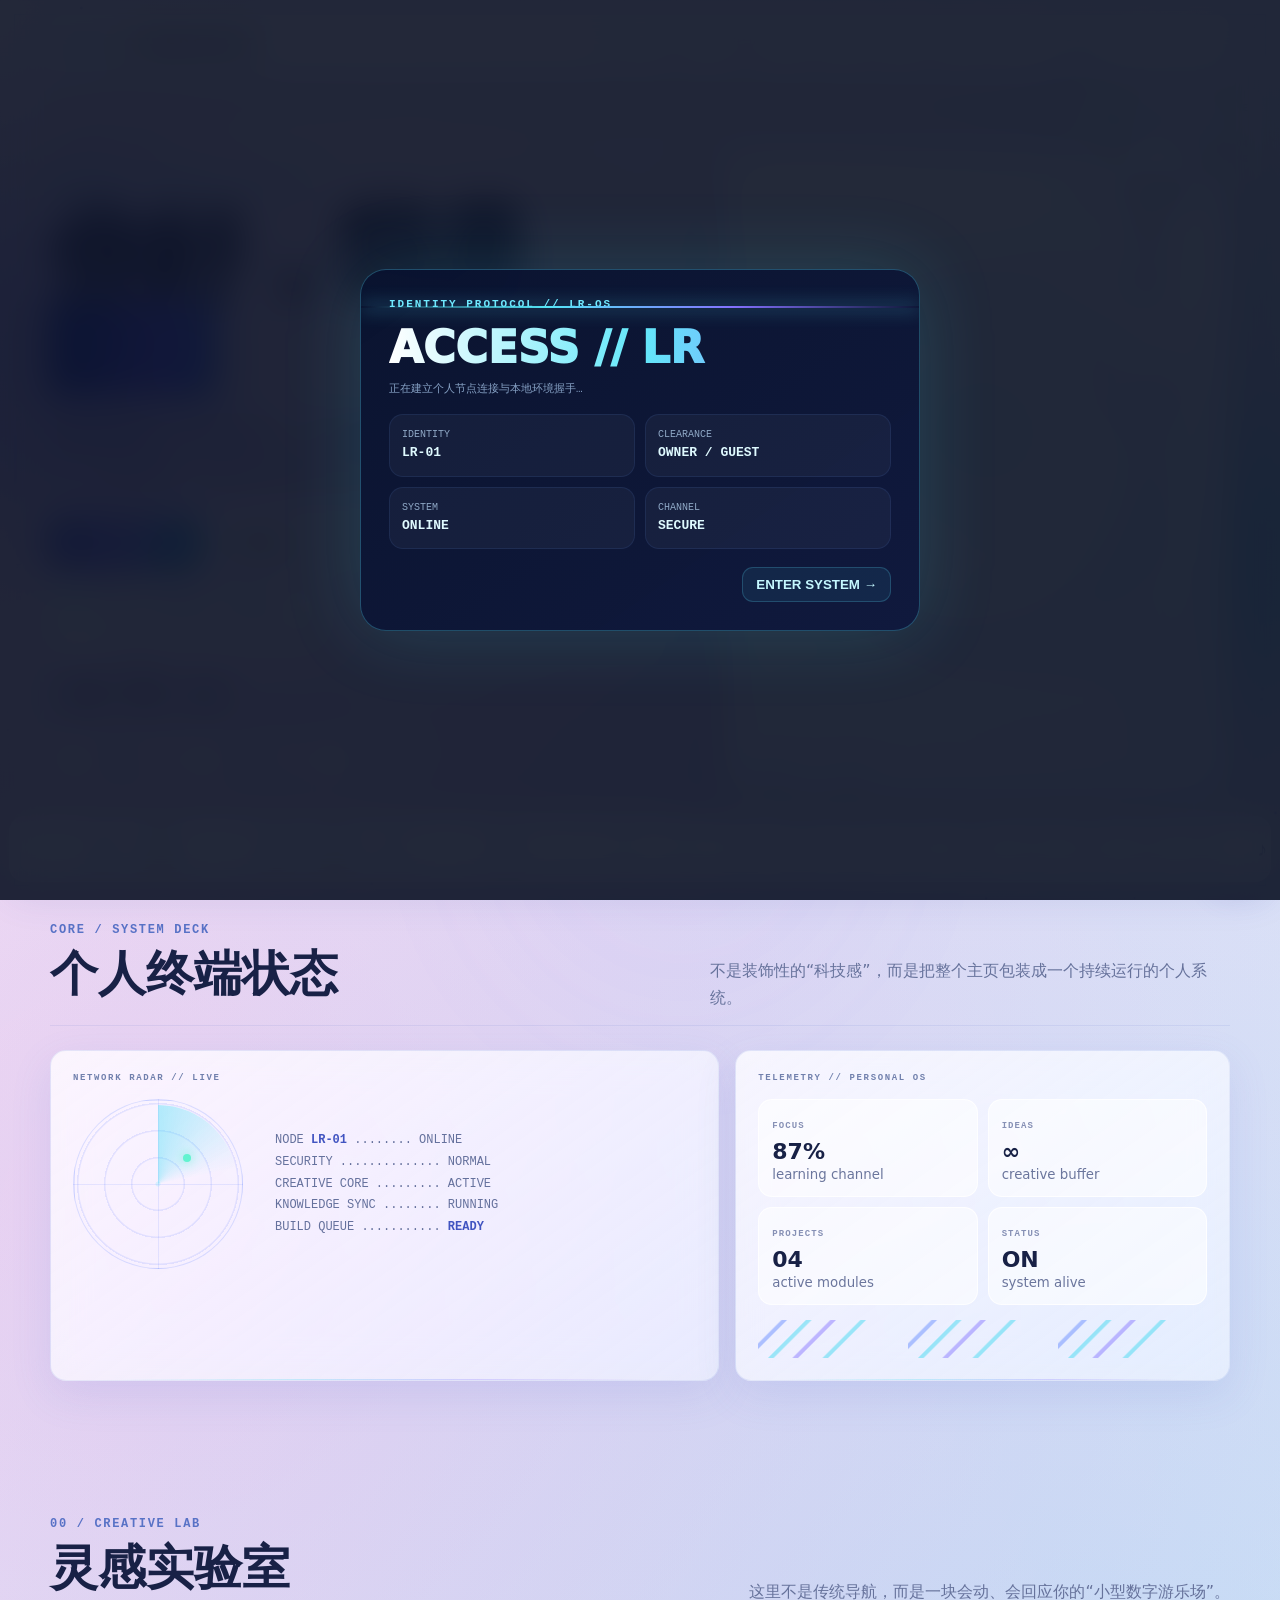
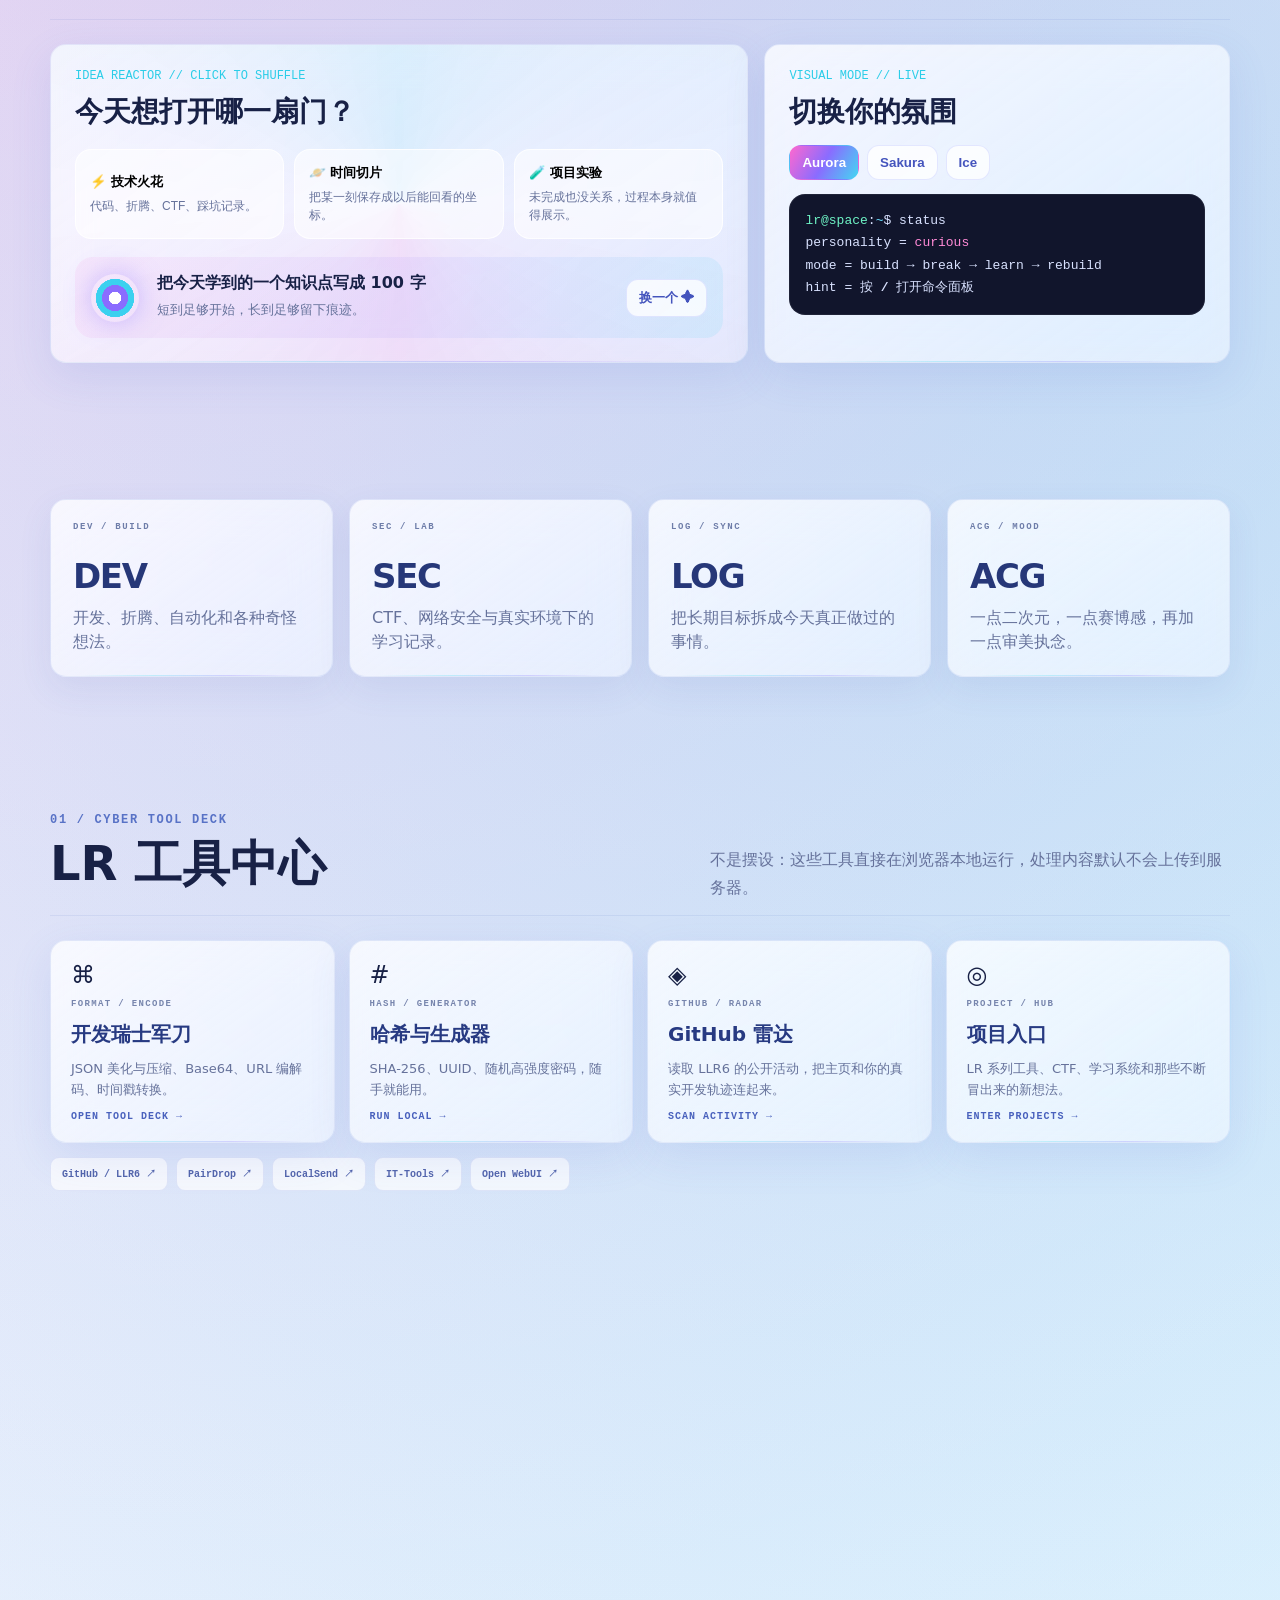
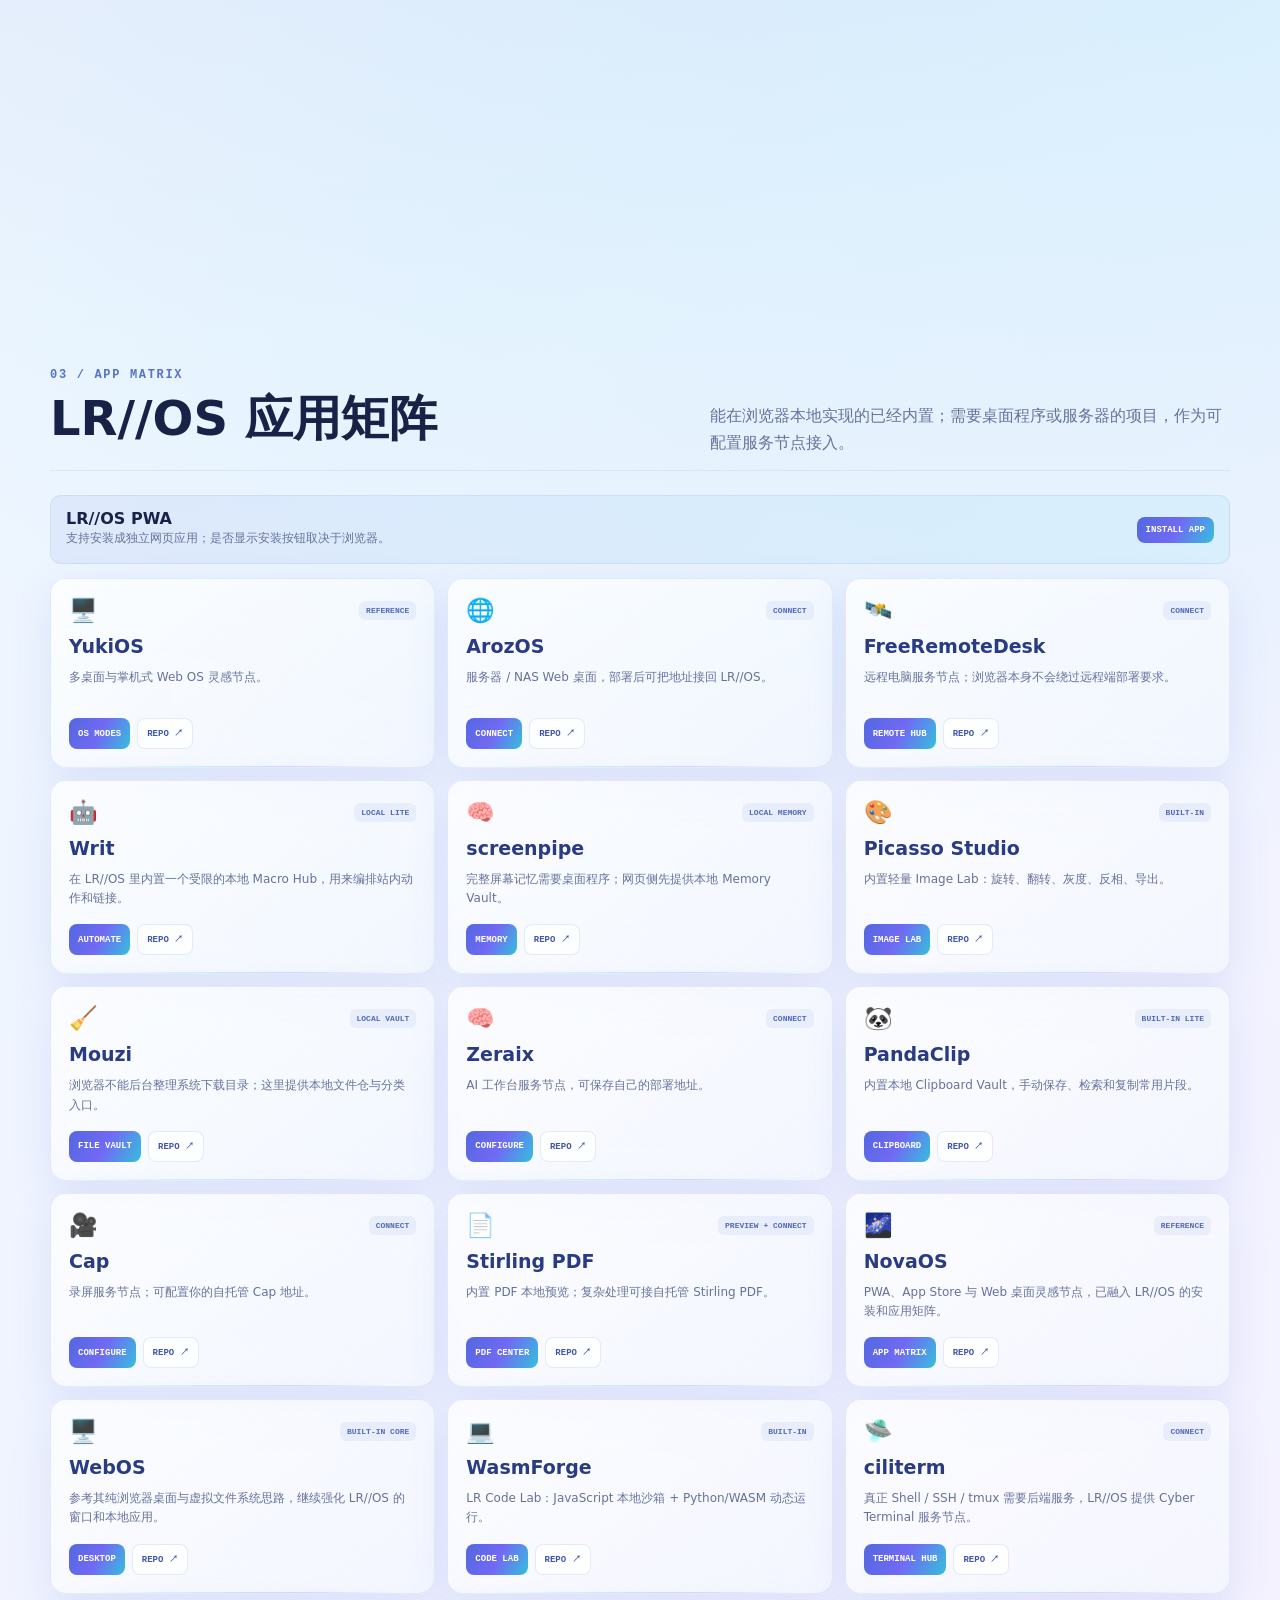
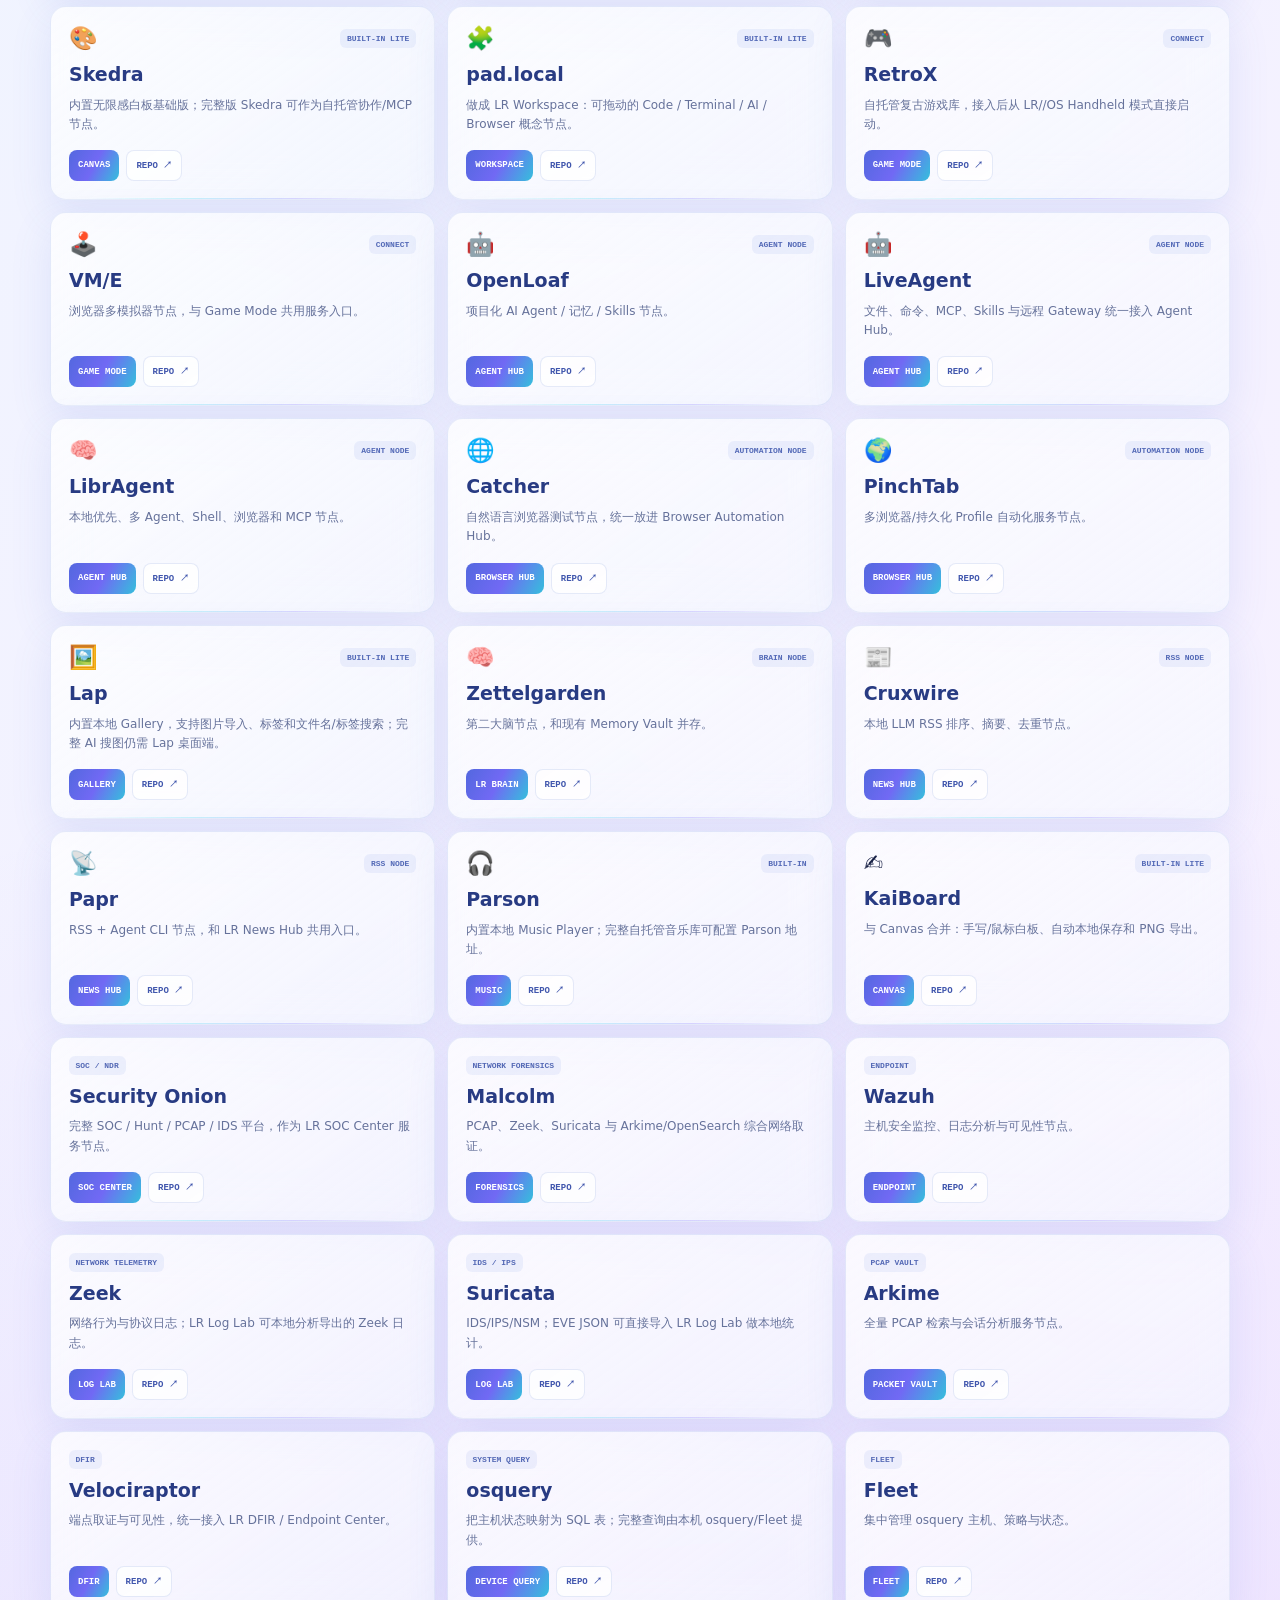
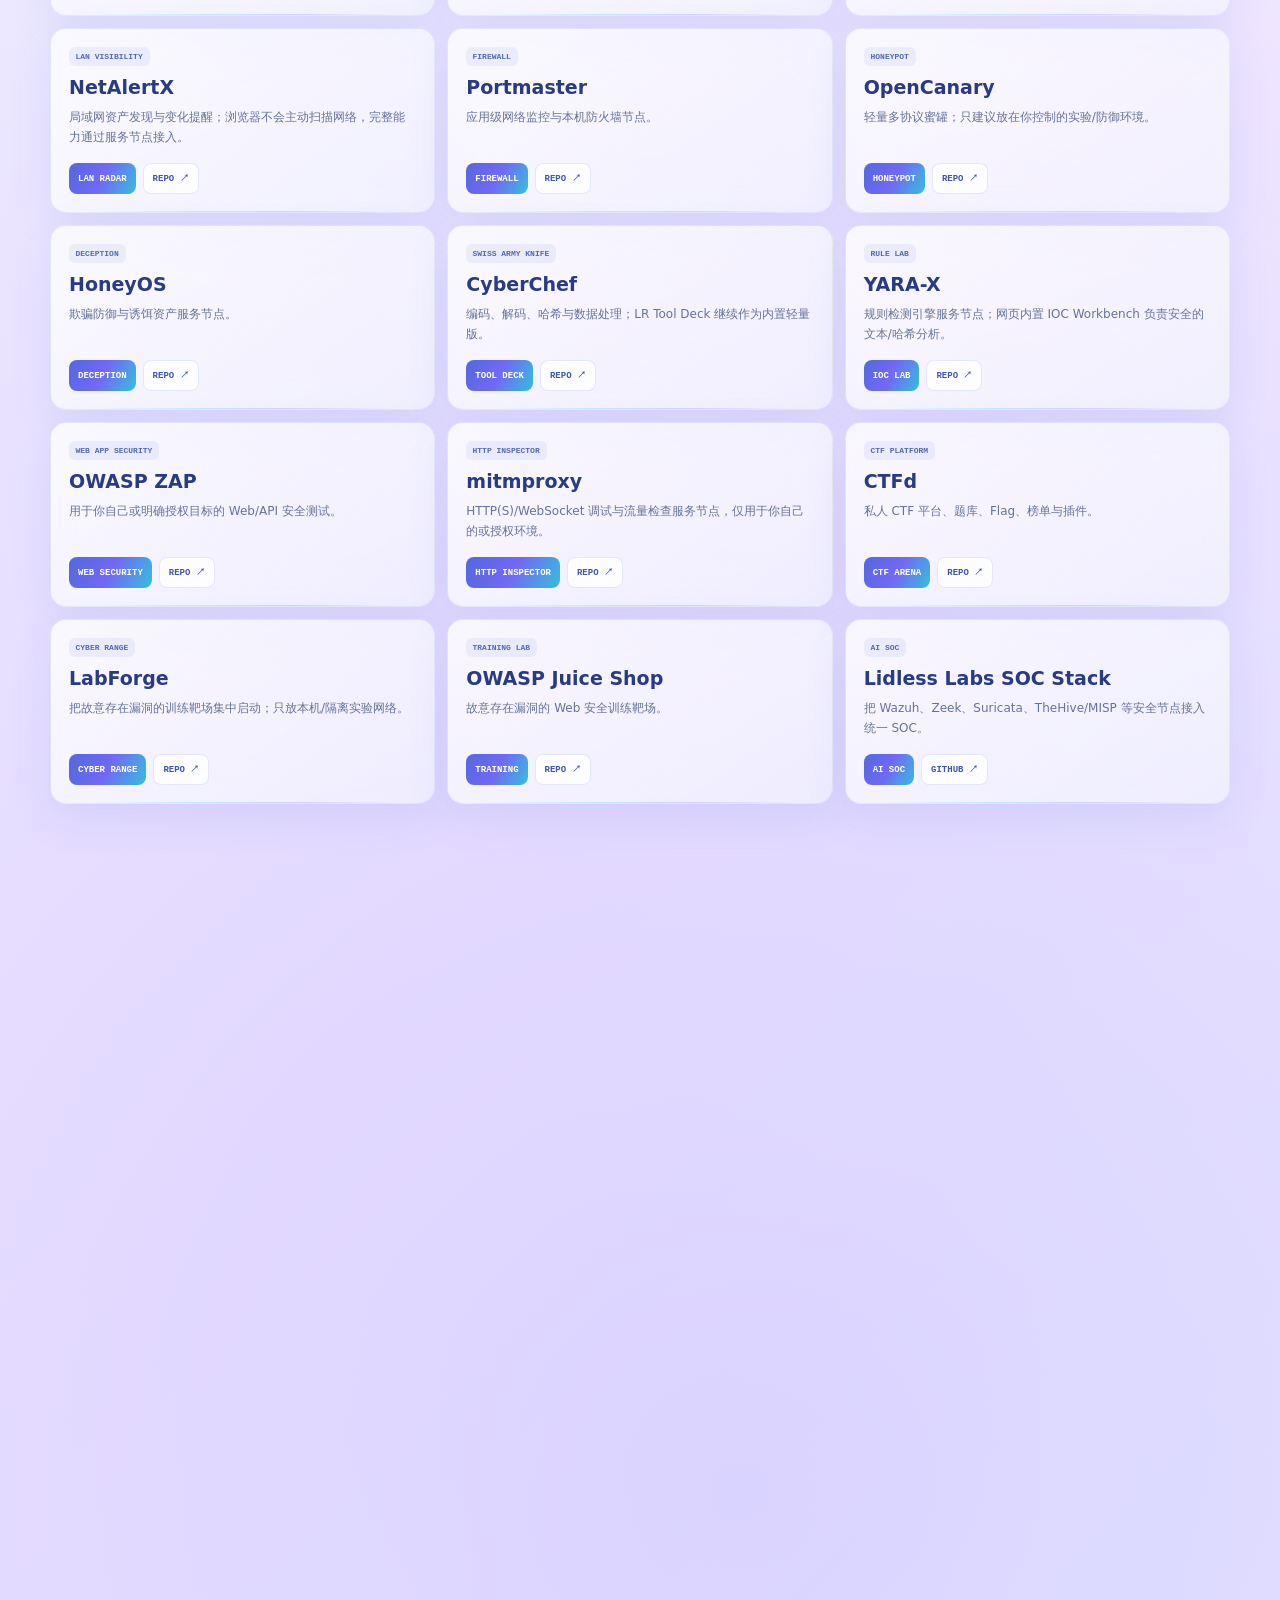
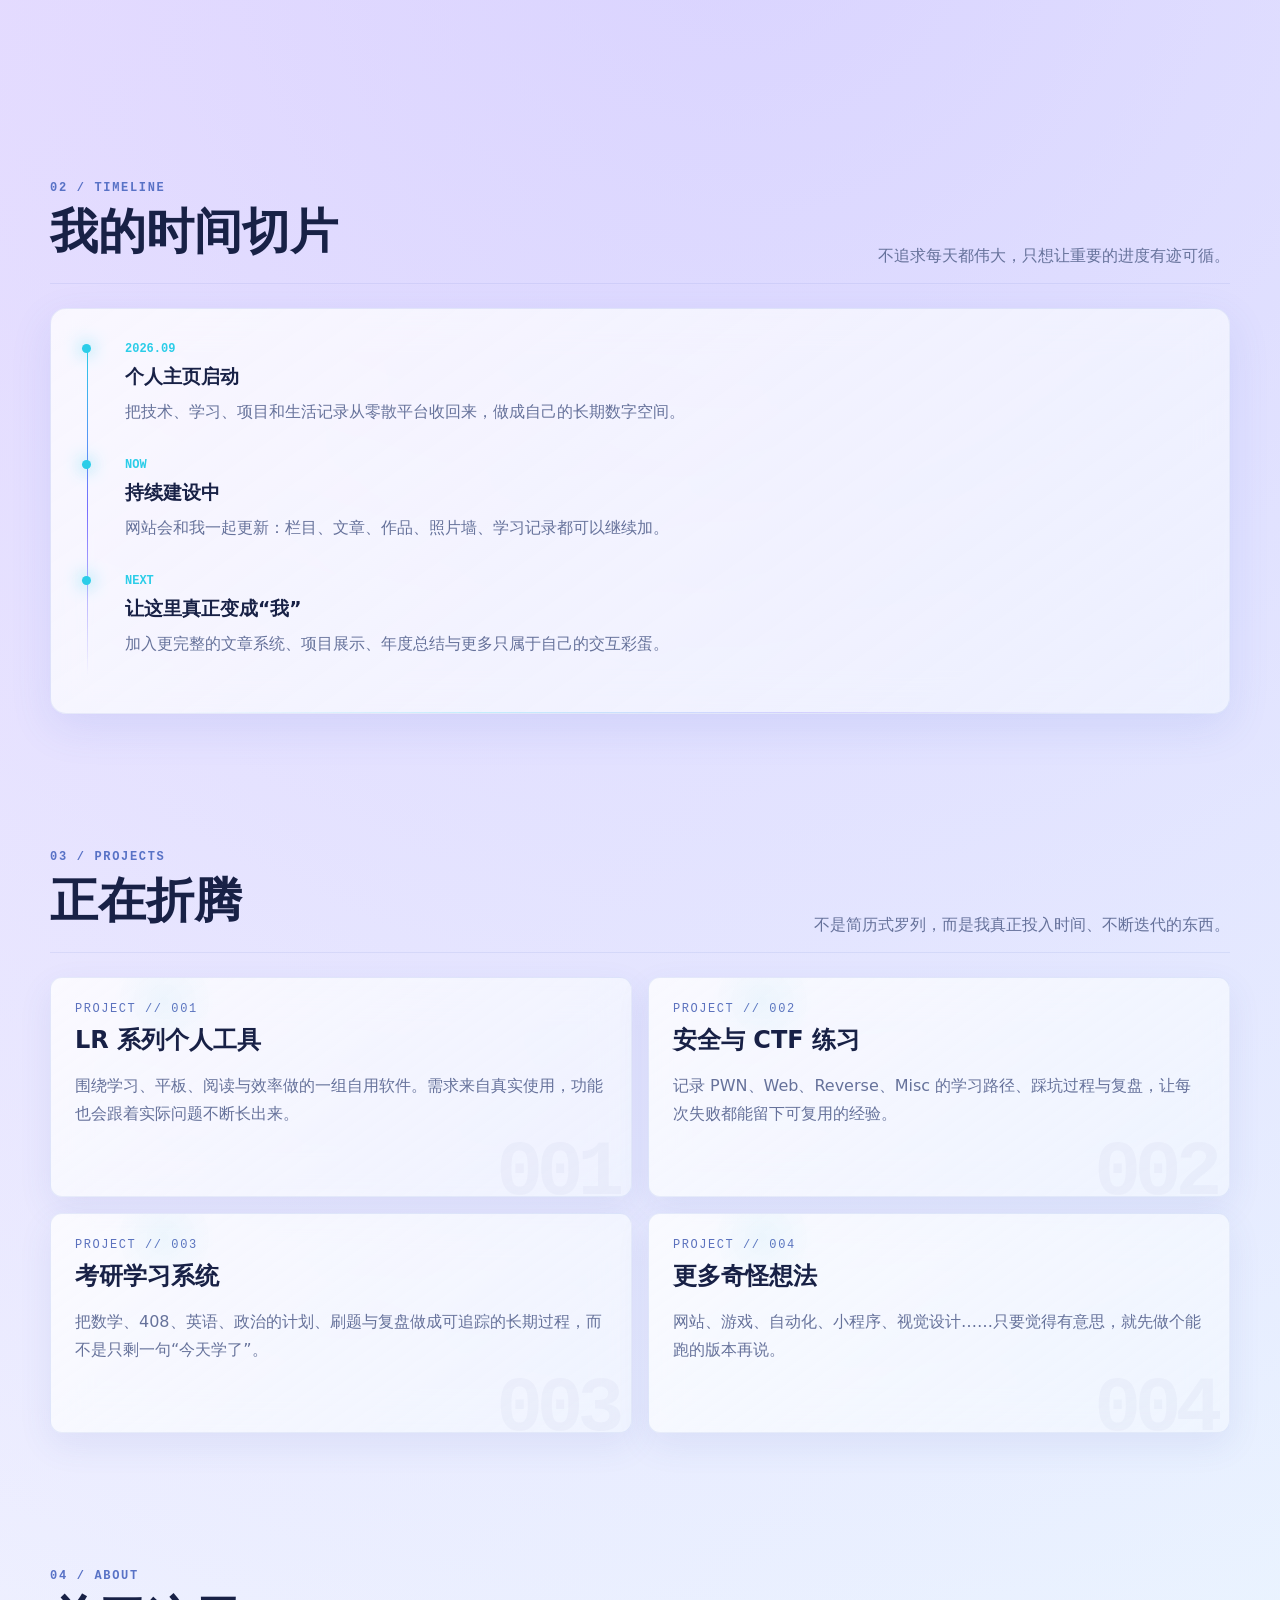
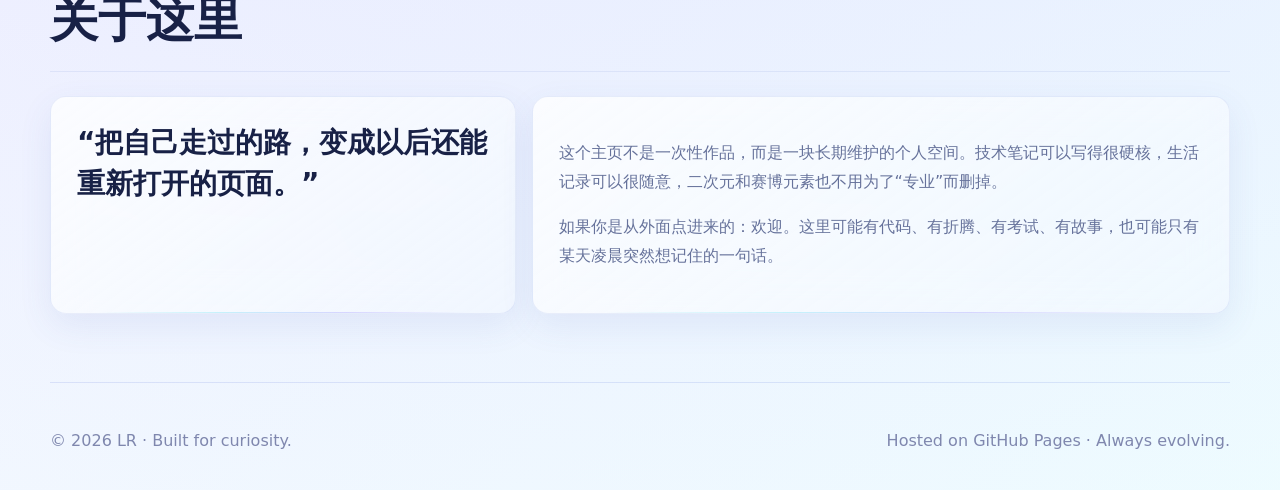
==== commit 2179fae4: "Make LR cyber defense pack functional" ====
--- a/site/index.html
+++ b/site/index.html
@@ -2409,6 +2409,199 @@
     }
 
 
+
+    // LR Cyber Defense runtime
+    var SECURITY_APPS=[
+      {id:"securityonion",name:"Security Onion",repo:"https://github.com/Security-Onion-Solutions/securityonion"},
+      {id:"malcolm",name:"Malcolm",repo:"https://github.com/cisagov/Malcolm"},
+      {id:"wazuh",name:"Wazuh",repo:"https://github.com/wazuh/wazuh"},
+      {id:"zeek",name:"Zeek",repo:"https://github.com/zeek/zeek"},
+      {id:"suricata",name:"Suricata",repo:"https://github.com/OISF/suricata"},
+      {id:"arkime",name:"Arkime",repo:"https://github.com/arkime/arkime"},
+      {id:"velociraptor",name:"Velociraptor",repo:"https://github.com/Velocidex/velociraptor"},
+      {id:"osquery",name:"osquery",repo:"https://github.com/osquery/osquery"},
+      {id:"fleet",name:"Fleet",repo:"https://github.com/fleetdm/fleet"},
+      {id:"netalertx",name:"NetAlertX",repo:"https://github.com/jokob-sk/NetAlertX"},
+      {id:"portmaster",name:"Portmaster",repo:"https://github.com/safing/portmaster"},
+      {id:"opencanary",name:"OpenCanary",repo:"https://github.com/thinkst/opencanary"},
+      {id:"honeyos",name:"HoneyOS",repo:"https://github.com/honey-os/honeyos"},
+      {id:"cyberchef",name:"CyberChef",repo:"https://github.com/gchq/CyberChef"},
+      {id:"yarax",name:"YARA-X",repo:"https://github.com/VirusTotal/yara-x"},
+      {id:"zap",name:"OWASP ZAP",repo:"https://github.com/zaproxy/zaproxy"},
+      {id:"mitmproxy",name:"mitmproxy",repo:"https://github.com/mitmproxy/mitmproxy"},
+      {id:"ctfd",name:"CTFd",repo:"https://github.com/CTFd/CTFd"},
+      {id:"labforge",name:"LabForge",repo:"https://github.com/anshu19981/Lab-forge"},
+      {id:"juiceshop",name:"OWASP Juice Shop",repo:"https://github.com/juice-shop/juice-shop"},
+      {id:"lidlesssoc",name:"Lidless Labs SOC Stack",repo:"https://github.com/lidless-labs"}
+    ];
+    if(typeof LR_INTEGRATIONS!=="undefined"){
+      var secExistingIds=new Set(LR_INTEGRATIONS.map(function(x){return x.id}));
+      SECURITY_APPS.forEach(function(x){if(!secExistingIds.has(x.id))LR_INTEGRATIONS.push(x)});
+      renderIntegrationList();
+    }
+
+    function saveSecurityEndpointGroup(buttonId,selector){
+      var btn=document.getElementById(buttonId);if(!btn)return;
+      btn.onclick=function(){
+        var bad=false;
+        document.querySelectorAll(selector).forEach(function(i){
+          var v=i.value.trim();
+          if(v&&!validEndpoint(v)){bad=true;i.style.outline="2px solid rgba(255,90,120,.35)";return}
+          i.style.outline="";
+          if(v)localStorage.setItem(endpointKey(i.dataset.endpoint),v);else localStorage.removeItem(endpointKey(i.dataset.endpoint));
+        });
+        if(bad){pushNotice("SECURITY NODE","有地址格式不正确。");return}
+        renderIntegrationList();pushNotice("SECURITY NODE","安全服务地址已保存。");
+      };
+    }
+    saveSecurityEndpointGroup("saveSocEndpoints","#socCenterWin [data-endpoint]");
+    saveSecurityEndpointGroup("saveNetworkEndpoints","#networkForensicsWin [data-endpoint]");
+    saveSecurityEndpointGroup("saveEndpointSecurityEndpoints","#endpointSecurityWin [data-endpoint]");
+    saveSecurityEndpointGroup("saveLanEndpoints","#lanRadarWin [data-endpoint]");
+    saveSecurityEndpointGroup("saveHoneypotEndpoints","#honeypotWin [data-endpoint]");
+    saveSecurityEndpointGroup("saveWebsecEndpoints","#webSecurityWin [data-endpoint]");
+    saveSecurityEndpointGroup("saveCtfEndpoints","#ctfRangeWin [data-endpoint]");
+    syncRemoteInputs();
+
+    // Security Log Lab: Suricata EVE JSON / generic JSONL / Zeek TSV
+    var secEvents=[];
+    function normaliseSecurityEvent(obj){
+      var src=obj.src_ip||obj["id.orig_h"]||obj.source_ip||obj.client_ip||obj.src||"";
+      var dst=obj.dest_ip||obj.dst_ip||obj["id.resp_h"]||obj.destination_ip||obj.server_ip||obj.dest||"";
+      var type=obj.event_type||obj._path||obj.type||obj.kind||obj.category||"event";
+      var time=obj.timestamp||obj.ts||obj.time||obj["@timestamp"]||"";
+      var alert=obj.alert||{};
+      var info=alert.signature||obj.signature||obj.message||obj.msg||obj.query||obj.host||obj.uri||obj.proto||"";
+      return {raw:obj,time:String(time||""),type:String(type||"event"),src:String(src||""),dst:String(dst||""),info:String(info||"")};
+    }
+    function parseZeekTsv(text){
+      var lines=text.split(/\r?\n/),fields=null,out=[];
+      lines.forEach(function(line){
+        if(!line)return;
+        if(line.startsWith("#fields")){fields=line.split("\t").slice(1);return}
+        if(line.startsWith("#"))return;
+        var parts=line.split("\t"),obj={};
+        if(fields){fields.forEach(function(k,i){obj[k]=parts[i]})}
+        else obj={message:line};
+        out.push(normaliseSecurityEvent(obj));
+      });
+      return out;
+    }
+    function parseSecurityText(text){
+      var trimmed=text.trim();if(!trimmed)return[];
+      if(trimmed.startsWith("#separator")||trimmed.includes("\n#fields"))return parseZeekTsv(text);
+      var lines=text.split(/\r?\n/).filter(function(x){return x.trim()});
+      var out=[],jsonHits=0;
+      lines.forEach(function(line){
+        try{var obj=JSON.parse(line);out.push(normaliseSecurityEvent(obj));jsonHits++}catch(e){}
+      });
+      if(jsonHits)return out;
+      try{
+        var root=JSON.parse(trimmed),arr=Array.isArray(root)?root:[root];
+        return arr.map(normaliseSecurityEvent);
+      }catch(e){}
+      return lines.map(function(line){return normaliseSecurityEvent({message:line,type:"text"})});
+    }
+    function collectIps(e){
+      var ips=[];[e.src,e.dst,e.info,JSON.stringify(e.raw||{})].forEach(function(t){
+        String(t||"").match(/\b(?:\d{1,3}\.){3}\d{1,3}\b/g)?.forEach(function(ip){ips.push(ip)})
+      });return ips;
+    }
+    function renderSecurityLogs(){
+      var q=(document.getElementById("secLogSearch").value||"").toLowerCase(),rows=document.getElementById("secLogRows"),filtered=secEvents.filter(function(e){return !q||JSON.stringify(e).toLowerCase().includes(q)});rows.innerHTML="";
+      filtered.slice(0,500).forEach(function(e){
+        var tr=document.createElement("tr");
+        [e.time,e.type,e.src,e.dst,e.info].forEach(function(v){var td=document.createElement("td");td.textContent=String(v||"");tr.appendChild(td)});rows.appendChild(tr);
+      });
+      var ips=new Set(),types=new Set(),alerts=0;
+      secEvents.forEach(function(e){collectIps(e).forEach(function(ip){ips.add(ip)});types.add(e.type);if(e.type==="alert"||e.raw&&e.raw.alert)alerts++});
+      document.getElementById("secEventCount").textContent=secEvents.length;
+      document.getElementById("secAlertCount").textContent=alerts;
+      document.getElementById("secIpCount").textContent=ips.size;
+      document.getElementById("secTypeCount").textContent=types.size;
+      if(!rows.children.length){var tr=document.createElement("tr"),td=document.createElement("td");td.colSpan=5;td.textContent=secEvents.length?"没有匹配结果。":"尚未导入日志。";tr.appendChild(td);rows.appendChild(tr)}
+    }
+    document.getElementById("secLogOpen").onclick=function(){document.getElementById("secLogInput").click()};
+    document.getElementById("secLogInput").onchange=async function(e){var file=e.target.files[0];if(!file)return;try{secEvents=parseSecurityText(await file.text());renderSecurityLogs();pushNotice("LOG LAB","已导入 "+secEvents.length+" 条事件。")}catch(err){pushNotice("LOG LAB","日志解析失败。")}e.target.value=""};
+    document.getElementById("secLogExample").onclick=function(){
+      var sample=[
+        {"timestamp":"2026-09-19T12:00:01Z","event_type":"dns","src_ip":"192.168.1.20","dest_ip":"1.1.1.1","dns":{"rrname":"example.org"}},
+        {"timestamp":"2026-09-19T12:00:05Z","event_type":"alert","src_ip":"192.168.1.22","dest_ip":"192.168.1.5","alert":{"signature":"Example IDS alert","severity":2}},
+        {"timestamp":"2026-09-19T12:00:08Z","event_type":"http","src_ip":"192.168.1.20","dest_ip":"93.184.216.34","http":{"hostname":"example.com"}}
+      ].map(JSON.stringify).join("\n");
+      secEvents=parseSecurityText(sample);renderSecurityLogs();
+    };
+    document.getElementById("secLogSearch").oninput=renderSecurityLogs;
+    document.getElementById("secLogClear").onclick=function(){secEvents=[];document.getElementById("secLogSearch").value="";renderSecurityLogs()};renderSecurityLogs();
+
+    // IOC extraction / hashing
+    function uniqSorted(arr){return Array.from(new Set(arr.filter(Boolean))).sort()}
+    function extractIocs(text){
+      var urls=uniqSorted(text.match(/https?:\/\/[^\s<>"']+/gi)||[]);
+      var ipv4=uniqSorted((text.match(/\b(?:\d{1,3}\.){3}\d{1,3}\b/g)||[]).filter(function(ip){return ip.split(".").every(function(x){var n=Number(x);return n>=0&&n<=255})}));
+      var sha256=uniqSorted(text.match(/\b[a-fA-F0-9]{64}\b/g)||[]);
+      var sha1=uniqSorted(text.match(/\b[a-fA-F0-9]{40}\b/g)||[]);
+      var md5=uniqSorted(text.match(/\b[a-fA-F0-9]{32}\b/g)||[]);
+      var emails=uniqSorted(text.match(/\b[A-Z0-9._%+-]+@[A-Z0-9.-]+\.[A-Z]{2,}\b/gi)||[]);
+      var domains=uniqSorted((text.match(/\b(?:[a-z0-9](?:[a-z0-9-]{0,61}[a-z0-9])?\.)+[a-z]{2,}\b/gi)||[]).filter(function(d){return !emails.some(function(e){return e.endsWith("@"+d)})}));
+      return {IPv4:ipv4,URLs:urls,Domains:domains,Emails:emails,SHA256:sha256,SHA1:sha1,MD5:md5};
+    }
+    document.getElementById("iocExtract").onclick=function(){
+      var result=extractIocs(document.getElementById("iocText").value),parts=[];
+      Object.keys(result).forEach(function(k){parts.push("["+k+"] "+result[k].length);result[k].forEach(function(v){parts.push(v)});parts.push("")});
+      document.getElementById("iocOutput").textContent=parts.join("\n").trim()||"没有提取到 IOC。";
+    };
+    document.getElementById("iocHashFile").onclick=function(){document.getElementById("iocFileInput").click()};
+    document.getElementById("iocFileInput").onchange=async function(e){
+      var file=e.target.files[0];if(!file)return;var out=document.getElementById("iocHashOutput");out.textContent="HASHING "+file.name+" …";
+      try{var buf=await file.arrayBuffer(),digest=await crypto.subtle.digest("SHA-256",buf),hex=Array.from(new Uint8Array(digest)).map(function(b){return b.toString(16).padStart(2,"0")}).join("");out.textContent=file.name+"\nSIZE: "+file.size+" bytes\nSHA-256:\n"+hex}catch(err){out.textContent="ERROR // "+(err.message||err)}
+      e.target.value="";
+    };
+    document.getElementById("openYaraX").onclick=function(){launchEndpoint("yarax")};
+
+    // Local Security Casebook
+    var caseSelected=null;
+    function loadCases(){try{return JSON.parse(localStorage.getItem("lr-security-cases")||"[]")}catch(e){return[]}}
+    function saveCases(a){localStorage.setItem("lr-security-cases",JSON.stringify(a))}
+    function renderCases(){
+      var box=document.getElementById("caseList"),arr=loadCases().sort(function(a,b){return b.updated-a.updated});box.innerHTML="";
+      arr.forEach(function(x){var row=document.createElement("div");row.className="caseRow";var b=document.createElement("b"),sm=document.createElement("small");b.textContent=x.title||"Untitled Case";sm.textContent=new Date(x.updated).toLocaleString();row.appendChild(b);row.appendChild(sm);row.onclick=function(){caseSelected=x.id;document.getElementById("caseTitle").value=x.title;document.getElementById("caseBody").value=x.body};box.appendChild(row)});
+      if(!box.children.length)box.innerHTML='<div class="muted">还没有 Case。可以记录 CTF、DFIR、SOC 告警或排障复盘。</div>';
+    }
+    document.getElementById("openCasebookBtn").onclick=function(){openWin("casebookWin")};
+    document.getElementById("caseNew").onclick=function(){caseSelected=null;document.getElementById("caseTitle").value="";document.getElementById("caseBody").value=""};
+    document.getElementById("caseSave").onclick=function(){
+      var title=document.getElementById("caseTitle").value.trim()||"Untitled Case",body=document.getElementById("caseBody").value,arr=loadCases(),now=Date.now();
+      if(caseSelected){var x=arr.find(function(c){return c.id===caseSelected});if(x){x.title=title;x.body=body;x.updated=now}}
+      else{caseSelected=crypto.randomUUID?crypto.randomUUID():String(now);arr.push({id:caseSelected,title:title,body:body,updated:now})}
+      saveCases(arr);renderCases();pushNotice("CASEBOOK","安全复盘已保存到当前浏览器。");
+    };
+    document.getElementById("caseDelete").onclick=function(){if(!caseSelected)return;saveCases(loadCases().filter(function(x){return x.id!==caseSelected}));caseSelected=null;document.getElementById("caseTitle").value="";document.getElementById("caseBody").value="";renderCases()};renderCases();
+
+    // Security terminal commands
+    if(typeof cmds==="object"){
+      Object.assign(cmds,{soc:"opening LR_SOC_CENTER.connect...",seclogs:"opening SECURITY_LOG_LAB.local...",ioc:"opening IOC_MALWARE_LAB.local...",websec:"opening WEB_SECURITY_CENTER.connect...",ctf:"opening LR_CTF_RANGE.connect...",dfir:"opening ENDPOINT_SECURITY.connect...",lan:"opening LAN_RADAR.connect...",honeypot:"opening HONEYPOT_RADAR.connect...",casebook:"opening SECURITY_CASEBOOK.local..."});
+      cmds.help="commands: help, about, projects, tools, github, apps, files, memory, macro, image, pdf, clip, remote, mode, code, canvas, workspace, agents, browser, gallery, news, music, game, brain, cyberterm, soc, seclogs, ioc, websec, ctf, dfir, lan, honeypot, casebook, skills, globe, ai, universe, achievements, device, theme, clear, matrix, status";
+    }
+    var securityTermHandler=function(e){
+      if(e.key!=="Enter")return;var c=(termInput.value||"").trim().toLowerCase();
+      var map={soc:"socCenterWin",seclogs:"securityLogWin",ioc:"iocLabWin",websec:"webSecurityWin",ctf:"ctfRangeWin",dfir:"endpointSecurityWin",lan:"lanRadarWin",honeypot:"honeypotWin",casebook:"casebookWin"};
+      if(map[c]){e.stopImmediatePropagation();termPrint("lr@space:~$ "+c,"tGreen");termInput.value="";termPrint(cmds[c],"tCyan");openWin(map[c])}
+    };
+    termInput.addEventListener("keydown",securityTermHandler,true);
+
+    var secPalette=document.getElementById("cmdList");
+    if(secPalette&&!secPalette.querySelector('[data-sec-win="socCenterWin"]')){
+      secPalette.insertAdjacentHTML("afterbegin",
+        '<div class="cmdItem" data-sec-win="socCenterWin"><span>打开 SOC Center</span><small>SOC</small></div>'+
+        '<div class="cmdItem" data-sec-win="securityLogWin"><span>打开 Security Log Lab</span><small>LOGS</small></div>'+
+        '<div class="cmdItem" data-sec-win="iocLabWin"><span>打开 IOC Lab</span><small>IOC</small></div>'+
+        '<div class="cmdItem" data-sec-win="webSecurityWin"><span>打开 Web Security</span><small>WEBSEC</small></div>'+
+        '<div class="cmdItem" data-sec-win="ctfRangeWin"><span>打开 CTF Range</span><small>CTF</small></div>');
+      secPalette.querySelectorAll("[data-sec-win]").forEach(function(i){i.onclick=function(){closePalette();openWin(i.dataset.secWin)}});
+    }
+
+
     // Creative interactions
     const ideas=[
       ["做一个只有自己看得懂的彩蛋","比如连续点击头像 5 次，弹出隐藏页面。"],
